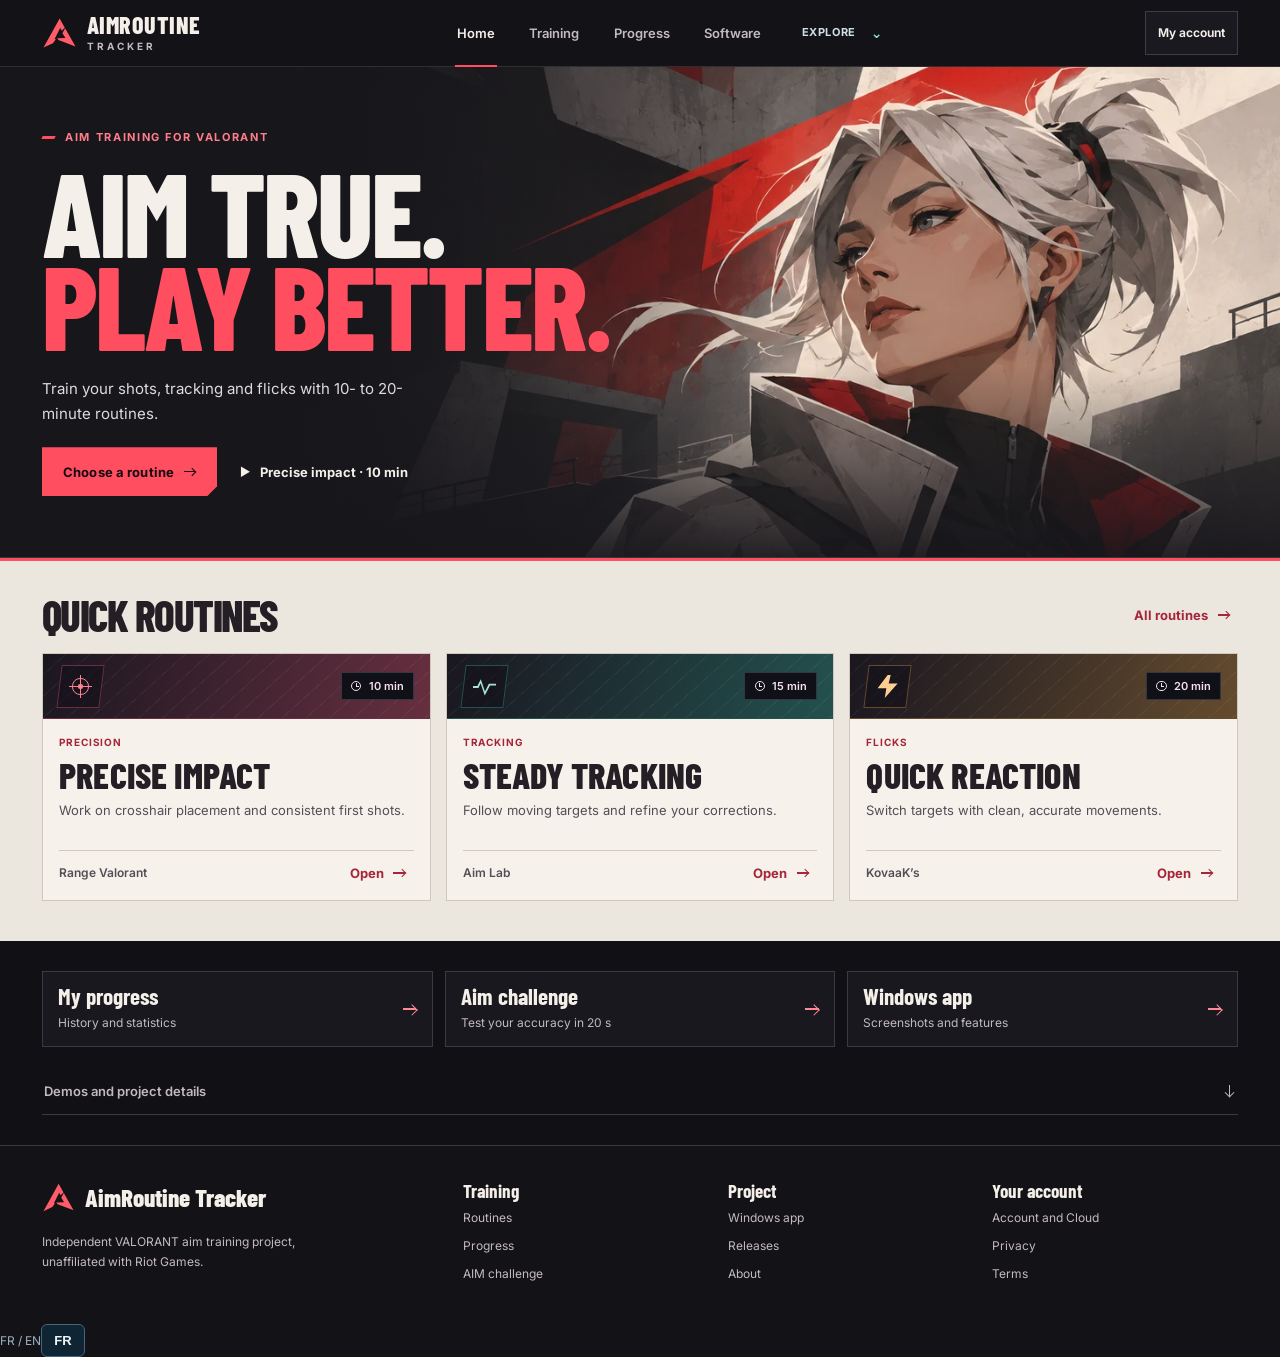
==== index.html @ 15668c5b "Actualise les assets visuels sur index.html" ====
<!doctype html>
<html lang="en">
<head>
<meta charset="utf-8">
<meta name="viewport" content="width=device-width, initial-scale=1">
<link rel="preconnect" href="https://cmsassets.rgpub.io" crossorigin>
<link rel="preload" as="image" href="valorant-hero.webp" fetchpriority="high">
<meta name="theme-color" content="#111115">
<meta name="description" content="AimRoutine Tracker 2.9 : logiciel Windows d’entraînement AIM pour VALORANT. Captures authentiques, routines de démonstration et présentation transparente du projet.">
<meta property="og:type" content="website">
<meta property="og:title" content="AimRoutine Tracker Windows 2.9.1 — AIM et patch notes">
<meta property="og:description" content="AimRoutine Tracker Windows 2.9 : captures réelles, entraînement personnalisé et démos web fictives. La connexion Riot reste à venir.">
<meta property="og:url" content="https://aimroutine-tracker.github.io/">
<meta name="twitter:title" content="AimRoutine Tracker 2.9 — Coach AIM pour VALORANT">
<meta name="twitter:description" content="Routines d’entraînement, démonstration interactive et aperçu authentique du logiciel Windows V2.">
<link rel="manifest" href="manifest.webmanifest?v=2">
<script type="application/ld+json">{"@context":"https://schema.org","@type":"WebSite","name":"AimRoutine Tracker","url":"https://aimroutine-tracker.github.io/","inLanguage":["fr","en"],"description":"Projet Windows de coaching AIM pour VALORANT, démonstrations web fictives et informations sur le développement."}</script>
<link rel="canonical" href="https://aimroutine-tracker.github.io/">
<title>AimRoutine Tracker Windows 2.9.1 — AIM et patch notes</title>
<link rel="stylesheet" href="styles.css">
<link rel="stylesheet" href="design.css">
<link rel="stylesheet" href="v5.css">
<link rel="stylesheet" href="insights.css?v=2">
<link rel="stylesheet" href="insights-guide.css?v=2">
<link rel="stylesheet" href="insights-v2.css?v=1">
<link rel="stylesheet" href="experience-v11.css?v=1">
<link rel="stylesheet" href="aimroutine-v16.css?v=2">
<script src="site.js?v=8" defer></script>
<script src="insights-guide.js?v=2" defer></script>
<script src="insights-v2.js?v=1" defer></script>
<script src="experience-v11.js?v=1" defer></script>
<script src="aimroutine-v16.js?v=6" defer></script>
<link rel="stylesheet" href="site-presentation-v30.css?v=1">
<link rel="stylesheet" href="site-global-v31.css?v=3">
<link rel="stylesheet" href="site-polish-v33.css?v=3">

<link rel="stylesheet" href="site-shared-v5.css?v=3">
<link rel="icon" type="image/png" sizes="128x128" href="aimroutine-logo.png?v=3">
<link rel="shortcut icon" type="image/png" href="aimroutine-logo.png?v=3">
<link rel="apple-touch-icon" sizes="128x128" href="aimroutine-logo.png?v=3">
<meta property="og:image" content="https://aimroutine-tracker.github.io/aimroutine-logo.png?v=3">
<meta property="og:image:type" content="image/png">
<meta property="og:image:width" content="128">
<meta property="og:image:height" content="128">
<meta property="og:image:alt" content="Logo officiel AimRoutine Tracker — cible corail sur fond bleu nuit">
<meta name="twitter:card" content="summary">
<meta name="twitter:image" content="https://aimroutine-tracker.github.io/aimroutine-logo.png?v=3">
<link rel="stylesheet" href="visual-v8.css?v=2">
<link rel="stylesheet" href="site-motion-v10.css?v=1">
<link rel="stylesheet" href="site-arcade-v11.css?v=1">
<link rel="stylesheet" href="site-arcade-v12.css?v=1">
<link rel="stylesheet" href="site-future-v13.css?v=1">
<link rel="stylesheet" href="site-v14-gallery.css?v=1">
<link rel="stylesheet" href="site-v15-fidelity.css?v=1">
<link rel="stylesheet" href="aimroutine-official-tokens-v2.css?v=1">
<link rel="stylesheet" href="site-official-v16.css?v=1">
<link rel="icon" href="favicon.svg?v=3" type="image/svg+xml">
<link rel="stylesheet" href="site-rebuild-v17.css?v=1">
<link rel="stylesheet" href="site-interface-v18.css?v=1">
<link rel="stylesheet" href="site-interface-v19.css?v=1">
<link rel="stylesheet" href="site-reference-v20.css?v=1">
<link rel="stylesheet" href="site-valorant-ui.css?v=1">
<link rel="stylesheet" href="site-valorant-theme.css?v=1">
<link rel="stylesheet" href="site-home-v21.css?v=1">
<link rel="stylesheet" href="site-v22.css?v=5">
</head>
<body class="v5-landing site31 site31-home site-valorant">
<a class="site31-skip" href="#main"><span class="fr">Aller au contenu</span><span class="en">Skip to content</span></a>
<header class="site31-header">
<nav class="site31-nav" data-site-navigation="valorant" aria-label="Navigation principale / Main navigation">
  <a class="site31-brand" href="index.html" aria-label="AimRoutine Tracker">
    <img src="aimroutine-brand-a-v2.svg?v=1" width="35" height="35" alt="">
    <span class="valorant-brand-name">AIMROUTINE<small>TRACKER</small></span>
  </a>
  <div class="site31-links">
    <a href="index.html" aria-current="page"><span class="fr">Accueil</span><span class="en">Home</span></a>
<a href="training.html"><span class="fr">Entraînement</span><span class="en">Training</span></a>
<a href="progress.html"><span class="fr">Progression</span><span class="en">Progress</span></a>
<a href="product.html"><span class="fr">Logiciel</span><span class="en">Software</span></a>
    <details class="ar5-nav-explore"><summary><span class="fr">Explorer</span><span class="en">Explore</span></summary><div class="ar5-nav-dropdown"><a href="index.html#aim-challenge"><span class="fr">Défi AIM</span><span class="en">AIM challenge</span></a>
<a href="index.html#community"><span class="fr">Communauté</span><span class="en">Community</span></a>
<a href="releases.html"><span class="fr">Versions</span><span class="en">Releases</span></a>
<a href="changelog.html"><span class="fr">Notes de mise à jour</span><span class="en">Release notes</span></a>
<a href="presentation.html"><span class="fr">Le projet</span><span class="en">Project</span></a>
<a href="riot-integration.html"><span class="fr">Riot API</span><span class="en">Riot API</span></a>
<a href="updates.html"><span class="fr">Avancement</span><span class="en">Updates</span></a>
<a href="privacy.html"><span class="fr">Confidentialité</span><span class="en">Privacy</span></a>
<a href="terms.html"><span class="fr">Conditions</span><span class="en">Terms</span></a></div></details>
  </div>
  <div class="site31-controls">
    <button type="button" class="lang site31-lang" data-switch-lang aria-label="Changer de langue / Switch language">EN</button>
    <a href="account.html" class="valorant-account"><span class="fr">Mon compte</span><span class="en">My account</span></a>
    <details class="site31-mobile-nav"><summary aria-label="Menu"><span class="ar-icon i-menu" aria-hidden="true"></span><span class="valorant-menu-text">Menu</span></summary><div class="site31-mobile-links"><a href="index.html" aria-current="page"><span class="fr">Accueil</span><span class="en">Home</span></a>
<a href="training.html"><span class="fr">Entraînement</span><span class="en">Training</span></a>
<a href="progress.html"><span class="fr">Progression</span><span class="en">Progress</span></a>
<a href="product.html"><span class="fr">Logiciel</span><span class="en">Software</span></a>
<a href="account.html"><span class="fr">Mon compte</span><span class="en">My account</span></a>
<a href="index.html#aim-challenge"><span class="fr">Défi AIM</span><span class="en">AIM challenge</span></a>
<a href="index.html#community"><span class="fr">Communauté</span><span class="en">Community</span></a>
<a href="releases.html"><span class="fr">Versions</span><span class="en">Releases</span></a>
<a href="changelog.html"><span class="fr">Notes de mise à jour</span><span class="en">Release notes</span></a>
<a href="presentation.html"><span class="fr">Le projet</span><span class="en">Project</span></a>
<a href="riot-integration.html"><span class="fr">Riot API</span><span class="en">Riot API</span></a>
<a href="updates.html"><span class="fr">Avancement</span><span class="en">Updates</span></a>
<a href="privacy.html"><span class="fr">Confidentialité</span><span class="en">Privacy</span></a>
<a href="terms.html"><span class="fr">Conditions</span><span class="en">Terms</span></a></div></details>
  </div>
</nav>
</header>
<main id="main" class="v5-main">
 <div class="valorant-home ar-theme" id="software">
  <section class="valorant-hero" aria-labelledby="valorant-home-title">
    <div class="valorant-shell valorant-hero-layout">
      <div class="valorant-hero-copy">
        <p class="ar-kicker"><span class="fr">ENTRAÎNEMENT AIM POUR VALORANT</span><span class="en">AIM TRAINING FOR VALORANT</span></p>
        <h1 id="valorant-home-title"><span class="fr">VISE JUSTE.<br><em>JOUE MIEUX.</em></span><span class="en">AIM TRUE.<br><em>PLAY BETTER.</em></span></h1>
        <p><span class="fr">Travaille tes tirs, ton tracking et tes flicks avec des routines de 10 à 20 minutes.</span><span class="en">Train your shots, tracking and flicks with 10- to 20-minute routines.</span></p>
        <div class="valorant-hero-actions">
          <a class="ar-btn ar-btn--primary" href="#routines-rapides"><span class="fr">Choisir ma routine</span><span class="en">Choose a routine</span><span class="ar-icon i-arrow" aria-hidden="true"></span></a>
          <a class="ar-btn ar-btn--ghost home-starter" href="training.html?routine=precision#panel-builder"><span class="ar-icon i-play" aria-hidden="true"></span><span class="fr">Impact précis · 10 min</span><span class="en">Precise impact · 10 min</span></a>
        </div>
      </div>
    </div>
  </section>
  <section class="valorant-routines ar-light" id="routines-rapides" aria-labelledby="valorant-routines-title">
    <div class="valorant-shell">
      <div class="valorant-section-head">
        <h2 id="valorant-routines-title"><span class="fr">ROUTINES RAPIDES</span><span class="en">QUICK ROUTINES</span></h2>
        <a class="ar-btn ar-btn--ghost" href="training.html"><span class="fr">Toutes les routines</span><span class="en">All routines</span> <span class="ar-icon i-arrow" aria-hidden="true"></span></a>
      </div>
      <div class="valorant-routine-grid">
        <article class="ar-drill ar-drill--precision">
          <div class="ar-drill-visual">
            <span class="ar-drill-symbol" aria-hidden="true"><span class="ar-icon i-target"></span></span>
            <span class="ar-tag ar-drill-time"><span class="ar-icon i-clock" aria-hidden="true"></span>10 min</span>
          </div>
          <div class="ar-drill-body">
            <p class="ar-drill-category"><span class="fr">Précision</span><span class="en">Precision</span></p>
            <h3><span class="fr">Impact précis</span><span class="en">Precise impact</span></h3>
            <p class="ar-drill-description"><span class="fr">Travaille le placement du viseur et la régularité de tes premiers tirs.</span><span class="en">Work on crosshair placement and consistent first shots.</span></p>
            <div class="ar-drill-footer">
              <span>Range Valorant</span>
              <a class="ar-btn ar-btn--ghost" href="training.html?routine=precision#panel-builder"><span class="fr">Ouvrir</span><span class="en">Open</span> <span class="ar-icon i-arrow" aria-hidden="true"></span></a>
            </div>
          </div>
        </article>
        <article class="ar-drill ar-drill--tracking">
          <div class="ar-drill-visual">
            <span class="ar-drill-symbol" aria-hidden="true"><span class="ar-icon i-tracking"></span></span>
            <span class="ar-tag ar-drill-time"><span class="ar-icon i-clock" aria-hidden="true"></span>15 min</span>
          </div>
          <div class="ar-drill-body">
            <p class="ar-drill-category"><span class="fr">Tracking</span><span class="en">Tracking</span></p>
            <h3><span class="fr">Suivi continu</span><span class="en">Steady tracking</span></h3>
            <p class="ar-drill-description"><span class="fr">Garde le viseur sur des cibles mobiles et affine tes corrections.</span><span class="en">Follow moving targets and refine your corrections.</span></p>
            <div class="ar-drill-footer">
              <span>Aim Lab</span>
              <a class="ar-btn ar-btn--ghost" href="training.html?routine=tracking#panel-builder"><span class="fr">Ouvrir</span><span class="en">Open</span> <span class="ar-icon i-arrow" aria-hidden="true"></span></a>
            </div>
          </div>
        </article>
        <article class="ar-drill ar-drill--flicks">
          <div class="ar-drill-visual">
            <span class="ar-drill-symbol" aria-hidden="true"><span class="ar-icon i-bolt"></span></span>
            <span class="ar-tag ar-drill-time"><span class="ar-icon i-clock" aria-hidden="true"></span>20 min</span>
          </div>
          <div class="ar-drill-body">
            <p class="ar-drill-category"><span class="fr">Flicks</span><span class="en">Flicks</span></p>
            <h3><span class="fr">Réaction rapide</span><span class="en">Quick reaction</span></h3>
            <p class="ar-drill-description"><span class="fr">Enchaîne les changements de cible avec un mouvement net et précis.</span><span class="en">Switch targets with clean, accurate movements.</span></p>
            <div class="ar-drill-footer">
              <span>KovaaK’s</span>
              <a class="ar-btn ar-btn--ghost" href="training.html?routine=flicks#panel-builder"><span class="fr">Ouvrir</span><span class="en">Open</span> <span class="ar-icon i-arrow" aria-hidden="true"></span></a>
            </div>
          </div>
        </article>
      </div>
    </div>
  </section>
 </div>

<div class="valorant-shell home-discovery">
  <nav class="home-destinations" aria-label="Autres activités / More to explore">
    <a href="progress.html"><span><strong><span class="fr">Ma progression</span><span class="en">My progress</span></strong><small><span class="fr">Historique et statistiques</span><span class="en">History and statistics</span></small></span><span class="ar-icon i-arrow" aria-hidden="true"></span></a>
    <a href="#aim-challenge"><span><strong><span class="fr">Défi AIM</span><span class="en">Aim challenge</span></strong><small><span class="fr">Teste ta précision en 20 s</span><span class="en">Test your accuracy in 20 s</span></small></span><span class="ar-icon i-arrow" aria-hidden="true"></span></a>
    <a href="product.html"><span><strong><span class="fr">Logiciel Windows</span><span class="en">Windows app</span></strong><small><span class="fr">Captures et fonctionnalités</span><span class="en">Screenshots and features</span></small></span><span class="ar-icon i-arrow" aria-hidden="true"></span></a>
  </nav>
</div>

<details id="home-details">
  <summary class="valorant-shell home-details-summary"><span class="fr">Démos et détails du projet</span><span class="en">Demos and project details</span><span class="ar-icon i-arrow" aria-hidden="true"></span></summary>
  <div class="home-details-content">
<section class="v14-signal-strip v5-container" aria-label="Statistiques AIM réelles / Actual AIM metrics">
<div><span class="v14-strip-icon">▦</span><strong data-v15-stat="sessions">—</strong><small><span class="fr">SÉANCES</span><span class="en">SESSIONS</span> · <span class="fr">historique personnel</span><span class="en">your history</span></small></div>
<div><span class="v14-strip-icon">⌖</span><strong data-v15-stat="accuracy">—</strong><small><span class="fr">PRÉCISION</span><span class="en">ACCURACY</span> · <span class="fr">résultats saisis</span><span class="en">reported scores</span></small></div>
<div><span class="v14-strip-icon">↗</span><strong data-v15-stat="week">—</strong><small><span class="fr">OBJECTIF 7 J</span><span class="en">WEEKLY GOAL</span> · <span class="fr">séances enregistrées</span><span class="en">recorded sessions</span></small></div>
<div><span class="v14-strip-icon v14-cyan">☁</span><strong data-v15-stat="cloud">—</strong><small><span class="fr">SYNC CLOUD</span><span class="en">CLOUD SYNC</span> · <span class="fr">état du compte</span><span class="en">account status</span></small></div>
</section>
<section class="ar9-wayfinder v5-container v14-path-section" id="choose-path" aria-labelledby="ar9-wayfinder-title">
 <div class="v14-paths-main">
  <div class="ar9-wayfinder-head">
   <div><span class="ar9-wayfinder-kicker">/// <span class="fr">PARCOURS DE PROGRESSION</span><span class="en">PROGRESSION PATHS</span></span>
   <h2 id="ar9-wayfinder-title"><span class="fr">Choisis ton chemin de progression</span><span class="en">Choose your training path</span></h2>
   <p><span class="fr">Des bases au niveau compétitif, prépare tes exercices selon tes besoins.</span><span class="en">From fundamentals to competitive play, shape your training to fit your needs.</span></p></div>
  </div>
  <div class="ar9-path-grid"><div class="v14-rank-grid">
   <a class="ar9-path-card v14-path v14-rank-beginner" href="training.html?level=iron#panel-builder" data-v14-ranklink="iron">
    <span class="ar9-path-icon" aria-hidden="true">⌄⌄</span><span class="ar9-path-number"><span class="fr">DÉBUTANT</span><span class="en">BEGINNER</span></span>
    <strong><span class="fr">Fondations</span><span class="en">Foundations</span></strong>
    <span class="ar9-path-description"><span class="fr">Contrôle du viseur, précision et régularité.</span><span class="en">Crosshair control, accuracy and consistency.</span></span>
    <span class="v14-path-meta">◷ 15 min · AIM</span><span class="ar9-path-arrow" aria-hidden="true">↗</span>
   </a>
   <a class="ar9-path-card ar9-path-card--primary v14-path v14-rank-middle" href="training.html?level=silver#panel-builder" data-v14-ranklink="silver">
    <span class="ar9-path-icon" aria-hidden="true">⌖</span><span class="ar9-path-number"><span class="fr">INTERMÉDIAIRE</span><span class="en">INTERMEDIATE</span></span>
    <strong><span class="fr">Progression</span><span class="en">Progress</span></strong>
    <span class="ar9-path-description"><span class="fr">Vitesse de correction, suivi et stabilité.</span><span class="en">Correction speed, tracking and stability.</span></span>
    <span class="v14-path-meta">◷ 25 min · AIM</span><span class="ar9-path-arrow" aria-hidden="true">↗</span>
   </a>
   <a class="ar9-path-card v14-path v14-rank-pro" href="training.html?level=immortal#panel-builder" data-v14-ranklink="immortal">
    <span class="ar9-path-icon" aria-hidden="true">♕</span><span class="ar9-path-number"><span class="fr">COMPÉTITIF</span><span class="en">COMPETITIVE</span></span>
    <strong><span class="fr">Performance</span><span class="en">Performance</span></strong>
    <span class="ar9-path-description"><span class="fr">Mécaniques avancées et répétitions comparables.</span><span class="en">Advanced mechanics and comparable practice.</span></span>
    <span class="v14-path-meta">◷ 35 min · AIM</span><span class="ar9-path-arrow" aria-hidden="true">↗</span>
   </a>
  </div></div>
 </div>
 <aside class="v14-featured-challenge v14-card">
  <span class="v14-kicker">/// <span class="fr">DÉFI AIM DU MOMENT</span><span class="en">AIM CHALLENGE</span></span>
  <span class="v14-big-reticle" aria-hidden="true">⌖</span>
  <h3><span class="fr">Mini-défi : précision</span><span class="en">Mini challenge: precision</span></h3>
  <p><span class="fr">Vise les cibles et mesure ton score dans un défi rapide, sans compte.</span><span class="en">Hit the targets and measure your score in a quick challenge, no account needed.</span></p>
  <div class="v14-challenge-chips"><span>◷ 15–30 s</span><span>⌖ <span class="fr">2 modes</span><span class="en">2 modes</span></span><span>▥ <span class="fr">Score local</span><span class="en">Local score</span></span></div>
  <a href="#aim-challenge" class="v14-hot-button">▶ <span class="fr">Lancer le défi maintenant</span><span class="en">Play the challenge</span> ↗</a>
 </aside>
</section>
<section id="workspace" class="v5-container ar5-home-workspace" aria-labelledby="ar5-home-title">
 <div class="ar5-home-copy"><span class="ar5-kicker">NOW PLAYABLE / AIM WORKSPACE 6.0</span><h2 id="ar5-home-title"><span class="fr">Ne regarde plus ta progression.<br>Commence à la construire.</span><span class="en">Don't just watch progress.<br>Start building it.</span></h2>
 <p><span class="fr">Un véritable espace d'entraînement web : construis tes propres exercices, chronomètre tes séances, conserve tes favoris et analyse les scores que tu saisis.</span><span class="en">A real web training workspace: edit exercises, time sessions, save favorites and explore scores you enter yourself.</span></p>
 <div class="ar5-home-features"><span>✓ <span class="fr">Routines modifiables</span><span class="en">Editable routines</span></span><span>✓ <span class="fr">Progression Cloud</span><span class="en">Cloud progress</span></span><span>✓ <span class="fr">Coach transparent</span><span class="en">Transparent coach</span></span></div>
 <a class="ar5-home-action" href="training.html"><span class="fr">Accéder à mon espace AIM</span><span class="en">Open my AIM workspace</span> <span aria-hidden="true">↗</span></a>
 <small><span class="fr">Sans compte, aucun résultat n'est sauvegardé. Avec un compte, Cloud automatique.</span><span class="en">No saved results without an account. Automatic Cloud sync after sign-in.</span></small>
 </div>
 <div class="ar5-home-preview ar10-flow" data-ar10-demo aria-label="Parcours interactif AimRoutine / Interactive AimRoutine journey">
 <div class="ar10-flow__head"><strong><span class="fr">DÉMO INTERACTIVE / PLAYER HUB</span><span class="en">INTERACTIVE DEMO / PLAYER HUB</span></strong><span data-ar10-count aria-hidden="true">01 / 03</span></div>
 <div class="ar10-flow__steps" role="tablist" aria-label="Étapes de l'entraînement / Training steps">
  <button class="ar10-flow__step" type="button" role="tab" id="ar10-tab-plan" aria-controls="ar10-panel-plan" aria-selected="true" data-ar10-step="0"><span class="fr">Préparer</span><span class="en">Plan</span></button>
  <button class="ar10-flow__step" type="button" role="tab" id="ar10-tab-practice" aria-controls="ar10-panel-practice" aria-selected="false" tabindex="-1" data-ar10-step="1"><span class="fr">S'entraîner</span><span class="en">Practice</span></button>
  <button class="ar10-flow__step" type="button" role="tab" id="ar10-tab-review" aria-controls="ar10-panel-review" aria-selected="false" tabindex="-1" data-ar10-step="2"><span class="fr">Analyser</span><span class="en">Review</span></button>
 </div>
 <div class="ar10-flow__panel" role="tabpanel" id="ar10-panel-plan" aria-labelledby="ar10-tab-plan" data-ar10-panel="0" tabindex="0">
  <h3><span class="fr">Prépare une séance à ton rythme.</span><span class="en">Build a session that fits.</span></h3>
  <p><span class="fr">Choisis tes exercices et ton logiciel d'entraînement. Ajuste la durée avant de commencer.</span><span class="en">Pick your exercises and training tool. Set the duration before you begin.</span></p>
  <div class="ar10-flow__visual" aria-hidden="true"><span class="ar10-flow__tag">CLICKING</span><span class="ar10-flow__tag">TRACKING</span><span class="ar10-flow__tag">ROUTINE</span></div>
 </div>
 <div class="ar10-flow__panel" role="tabpanel" id="ar10-panel-practice" aria-labelledby="ar10-tab-practice" data-ar10-panel="1" tabindex="0" hidden>
  <h3><span class="fr">Reste concentré sur ta pratique.</span><span class="en">Stay focused while practicing.</span></h3>
  <p><span class="fr">L'espace AIM propose un chronomètre et l'enregistrement de tes séances. Cette illustration n'est pas un minuteur actif.</span><span class="en">The AIM workspace includes a timer and session recording. This preview is not a running timer.</span></p>
  <div class="ar10-flow__visual"><div class="ar10-flow__timer" aria-hidden="true"><svg viewBox="0 0 32 32"><circle cx="16" cy="18" r="11"/><path d="M16 18v-6m0 6 4 2M12 3h8m-4 0v3"/></svg><span>SESSION TIMER / AIM</span></div></div>
 </div>
 <div class="ar10-flow__panel" role="tabpanel" id="ar10-panel-review" aria-labelledby="ar10-tab-review" data-ar10-panel="2" tabindex="0" hidden>
  <h3><span class="fr">Comprends les tendances de tes séances.</span><span class="en">Spot patterns in your sessions.</span></h3>
  <p><span class="fr">Retrouve les résultats que tu saisis toi-même pour adapter ta prochaine routine.</span><span class="en">Review the results you enter yourself to adapt your next routine.</span></p>
  <div class="ar10-flow__visual"><div class="ar10-flow__bars" aria-hidden="true"><i></i><i></i><i></i><i></i><i></i></div><p class="ar10-flow__caption"><span class="fr">Graphique illustratif, pas des données réelles.</span><span class="en">Illustrative chart, not real data.</span></p></div>
 </div>
 <div class="ar10-flow__footer"><span><span class="fr">Explore chaque étape en cliquant sur les onglets.</span><span class="en">Explore each stage using the tabs.</span></span><div class="ar10-flow__dots" aria-hidden="true"><i data-ar10-dot class="ar10-active"></i><i data-ar10-dot></i><i data-ar10-dot></i></div></div>
</div>
</section>

<section class="ar11-challenge v5-container" id="aim-challenge" aria-labelledby="ar11-title" data-ar11-game data-state="idle" data-mode="precision">
 <div class="ar11-head">
  <div class="ar11-intro">
   <span class="ar11-eyebrow"><span class="ar11-live-dot" aria-hidden="true"></span>AIM LAB / MINI CHALLENGE</span>
   <h2 id="ar11-title"><span class="fr">Et si tu testais tes réflexes <em>maintenant ?</em></span><span class="en">Why not test your reflexes <em>right now?</em></span></h2>
   <p><span class="fr">Un mini-jeu original de 20 secondes pour découvrir l'univers AIM : clique ou touche les cibles. Aucun compte nécessaire.</span><span class="en">An original 20-second mini-game to explore AIM: click or tap targets. No account required.</span></p>
  </div>
  <div class="ar11-mode-card">
   <span class="ar11-mode-heading"><span class="fr">CHOISIS TON DÉFI</span><span class="en">CHOOSE YOUR MODE</span></span>
   <div class="ar11-modes" role="group" aria-label="Mode du mini-jeu / Mini-game mode">
    <button type="button" data-ar11-mode="precision" aria-pressed="true"><span class="fr">Précision</span><span class="en">Precision</span></button>
    <button type="button" data-ar11-mode="reflex" aria-pressed="false"><span class="fr">Réflexes</span><span class="en">Reflexes</span></button>
   </div>
   <small><span class="fr">Précision : cible réduite. Réflexes : cible mobile toutes les secondes.</span><span class="en">Precision: smaller target. Reflexes: target moves every second.</span></small>
   <div class="ar12-duration-picker" role="group" aria-label="Durée du défi / Challenge duration">
    <span><span class="fr">DURÉE</span><span class="en">DURATION</span></span>
    <div class="ar12-duration-buttons">
     <button type="button" data-ar12-duration="15000" aria-pressed="false">15 s</button>
     <button type="button" data-ar12-duration="20000" aria-pressed="true">20 s</button>
     <button type="button" data-ar12-duration="30000" aria-pressed="false">30 s</button>
    </div>
   </div>
  </div>
 </div>
 <div class="ar11-game-layout">
  <div class="ar11-field-wrap">
   <div class="ar11-field-top" aria-hidden="true"><span>AR // REACTION ARENA</span><span data-ar12-field-duration>20 SEC / NO RANKING</span></div>
   <div class="ar11-field" data-ar11-field>
    <div class="ar11-cross ar11-cross--tl" aria-hidden="true"></div>
    <div class="ar11-cross ar11-cross--tr" aria-hidden="true"></div>
    <div class="ar11-cross ar11-cross--bl" aria-hidden="true"></div>
    <div class="ar11-cross ar11-cross--br" aria-hidden="true"></div>
    <button class="ar11-target" data-ar11-target type="button" aria-label="Toucher la cible / Hit target" hidden><span aria-hidden="true"></span></button>
    <div class="ar11-overlay" data-ar11-overlay>
     <div class="ar11-overlay-reticle" aria-hidden="true"><span></span></div>
     <strong data-ar11-overlay-title><span class="fr">Prêt pour le défi ?</span><span class="en">Ready for the challenge?</span></strong>
     <p data-ar11-overlay-copy><span class="fr">Sélectionne un mode, puis démarre pour faire apparaître les cibles.</span><span class="en">Choose a mode, then start to reveal the targets.</span></p>
    </div>
   </div>
   <div class="ar11-field-foot"><span><span class="fr">SOURIS · TACTILE · CLAVIER</span><span class="en">MOUSE · TOUCH · KEYBOARD</span></span><span class="ar11-field-sign"><span class="fr">P / ÉCHAP = PAUSE</span><span class="en">P / ESC = PAUSE</span></span></div>
  </div>
  <div class="ar11-control-panel">
   <div class="ar11-stat-grid">
    <div class="ar11-stat ar11-stat--time"><span><span class="fr">TEMPS RESTANT</span><span class="en">TIME LEFT</span></span><strong><span data-ar11-time>20</span><small>s</small></strong></div>
    <div class="ar11-stat"><span><span class="fr">CIBLES TOUCHÉES</span><span class="en">TARGETS HIT</span></span><strong data-ar11-hits>0</strong></div>
    <div class="ar11-stat"><span><span class="fr">RATÉS</span><span class="en">MISSES</span></span><strong data-ar11-misses>0</strong></div>
    <div class="ar11-stat"><span><span class="fr">PRÉCISION</span><span class="en">ACCURACY</span></span><strong data-ar11-accuracy>—</strong></div>
   </div>
   <div class="ar12-extra-stats" aria-label="Statistiques supplémentaires / Additional stats">
    <div><span><span class="fr">COMBO ACTUEL</span><span class="en">CURRENT STREAK</span></span><strong data-ar12-combo>0</strong></div>
    <div><span><span class="fr">MEILLEUR SCORE*</span><span class="en">BEST SCORE*</span></span><strong data-ar12-best>—</strong></div>
    <div><span><span class="fr">RÉACTION MOY.</span><span class="en">AVG. REACTION</span></span><strong data-ar12-reaction>—</strong></div>
   </div>
   <p class="ar12-best-note"><span class="fr">* Cette visite seulement, pour le mode et la durée sélectionnés.</span><span class="en">* This visit only, for the selected mode and duration.</span></p>
   <div class="ar11-time-track" role="progressbar" aria-label="Temps restant / Remaining time" aria-valuemin="0" aria-valuemax="20" aria-valuenow="20" data-ar11-progress><span data-ar11-progress-bar></span></div>
   <div class="ar11-control-actions">
    <button class="ar11-start" type="button" data-ar11-start><span class="fr">Démarrer le défi</span><span class="en">Start challenge</span> <span aria-hidden="true">↗</span></button>
    <button class="ar11-pause" type="button" data-ar11-pause hidden><span class="fr">Pause</span><span class="en">Pause</span></button>
    <button class="ar12-copy" type="button" data-ar12-copy hidden><span class="fr">Copier mon score</span><span class="en">Copy my score</span></button>
   </div>
   <p class="ar11-status" role="status" aria-live="polite" data-ar11-status><span class="fr">Tes résultats s'affichent ici après le défi.</span><span class="en">Your results will appear here after the challenge.</span></p>
   <div class="ar11-disclaimer"><span aria-hidden="true">ⓘ</span><span><span class="fr">Défi ludique indépendant : le score n'est pas sauvegardé et ne mesure pas ton niveau sur VALORANT.</span><span class="en">Independent casual challenge: scores aren't saved and don't measure your VALORANT skill.</span></span></div>
   <a class="ar11-more" href="training.html"><span class="fr">Créer une vraie routine AIM</span><span class="en">Build a real AIM routine</span><span aria-hidden="true">↗</span></a>
  </div>
 </div>
</section>
<section id="windows-notes" class="v5-container ar-notes-home" aria-label="Patch notes Windows 2.9.1">
 <div><span class="ar-notes-recent">WINDOWS / 2.9.1</span>
 <h2><span class="fr">Le logiciel évolue.<br>Découvre toutes les nouveautés.</span><span class="en">The app keeps evolving.<br>See every update.</span></h2>
 <p><span class="fr">Du premier suivi d’entraînement au coach, aux rapports de matchs et au nouveau logo Windows : retrouve l’historique intégral de la série 1.x jusqu'à 2.9.1.</span><span class="en">From early training tracking to coaching, detailed match reports and the official Windows logo: explore the full original French history from 1.x to 2.9.1.</span></p>
 <a href="changelog.html"><span class="fr">Consulter les patch notes complets</span><span class="en">Read the full patch notes</span> ↗</a>
 </div><div class="ar-notes-home-logo"><img src="aimroutine-logo.png?v=3" alt="Logo AimRoutine Tracker" width="128" height="128"><span>WINDOWS 2.9.1</span></div>
</section>
<section class="v16-gallery v5-container" id="app-gallery" aria-labelledby="v16-gallery-title">
<div class="v16-section-heading"><div><span class="v5-kicker"><span class="en">FROM THE ACTUAL WINDOWS 2.9 INTERFACE</span><span class="fr">DÉCOUVRE L’INTERFACE WINDOWS 2.9</span></span>
<h2 id="v16-gallery-title"><span class="fr">Le vrai logiciel, en images.</span><span class="en">The real app, on screen.</span></h2>
<p><span class="fr">Captures de la version 2.9 en fonctionnement, avec un profil fictif. Sélectionne une vue pour la découvrir ; les vues Routines et Statistiques sont des illustrations conceptuelles.</span><span class="en">Screenshots of version 2.9 running with a fictional profile. Select a view to explore; Routines and Statistics are illustrative concepts.</span></p></div>
<a class="v16-text-link" href="product.html"><span class="en">Discover the full product</span><span class="fr">Découvrir le logiciel</span> <span aria-hidden="true">↗</span></a></div>
<div class="v16-gallery-shell">
 <div class="v16-gallery-tabs" role="tablist" aria-label="Windows V2 interface gallery">
  <button type="button" class="v16-gallery-tab" role="tab" id="v16-gallery-tab-dashboard" aria-selected="true" aria-controls="v16-gallery-dashboard" tabindex="0" data-v16-gallery="dashboard"><span class="en">Dashboard</span><span class="fr">Dashboard</span><small><span class="en">REAL CAPTURE</span><span class="fr">CAPTURE RÉELLE</span></small></button>
  <button type="button" class="v16-gallery-tab" role="tab" id="v16-gallery-tab-coach" aria-selected="false" aria-controls="v16-gallery-coach" tabindex="-1" data-v16-gallery="coach"><span class="en">My coach</span><span class="fr">Mon coach</span><small><span class="en">REAL CAPTURE</span><span class="fr">CAPTURE RÉELLE</span></small></button>
  <button type="button" class="v16-gallery-tab" role="tab" id="v16-gallery-tab-routines" aria-selected="false" aria-controls="v16-gallery-routines" tabindex="-1" data-v16-gallery="routines"><span class="en">My routines</span><span class="fr">Mes routines</span><small><span class="en">ILLUSTRATION</span><span class="fr">ILLUSTRATION</span></small></button>
  <button type="button" class="v16-gallery-tab" role="tab" id="v16-gallery-tab-stats" aria-selected="false" aria-controls="v16-gallery-stats" tabindex="-1" data-v16-gallery="stats"><span class="en">Statistics</span><span class="fr">Statistiques</span><small><span class="en">ILLUSTRATION</span><span class="fr">ILLUSTRATION</span></small></button>
 </div>
 <div class="v16-gallery-stage">
  <div class="v16-gallery-panel" role="tabpanel" id="v16-gallery-dashboard" aria-labelledby="v16-gallery-tab-dashboard">
   <div class="v16-window-chrome"><span><img class="ar-brand-mark ar-brand-small" src="aimroutine-logo.png?v=3" width="18" height="18" alt=""> AimRoutine Tracker V2</span><small><span class="en">DASHBOARD 2.9 · FICTIONAL PROFILE</span><span class="fr">DASHBOARD 2.9 · PROFIL FICTIF</span></small></div>
   <img class="v16-real-shot" src="aimroutine-29-dashboard-preview.webp" data-v16-full-src="aimroutine-29-dashboard.webp" loading="lazy" decoding="async" width="1440" height="1000" alt="Capture réelle de l'application AimRoutine Tracker V2 sous Windows, affichant le Dashboard, le menu, la bannière d'entraînement et les statistiques."/>
  </div>
  <div class="v16-gallery-panel" role="tabpanel" id="v16-gallery-coach" aria-labelledby="v16-gallery-tab-coach" hidden><div class="v16-window-chrome"><span>AimRoutine Tracker 2.9 / <span class="fr">MON COACH</span><span class="en">MY COACH</span></span><small><span class="fr">CAPTURE RÉELLE · PROFIL FICTIF</span><span class="en">REAL CAPTURE · FICTIONAL PROFILE</span></small></div><img class="v16-real-shot" src="aimroutine-29-coach-preview.webp" data-v16-full-src="aimroutine-29-coach.webp" loading="lazy" decoding="async" width="1440" height="1000" alt="Mon coach dans AimRoutine Tracker 2.9, profil fictif Alex de rang Or 2"></div>
  <div class="v16-gallery-panel" role="tabpanel" id="v16-gallery-routines" aria-labelledby="v16-gallery-tab-routines" hidden>
    <div class="v16-window-chrome"><span><img class="ar-brand-mark ar-brand-small" src="aimroutine-logo.png?v=3" width="18" height="18" alt=""> AimRoutine V2 / <span class="en">ROUTINES</span><span class="fr">ROUTINES</span></span><small><span class="en">CONCEPTUAL VIEW — NOT A SCREENSHOT</span><span class="fr">VUE CONCEPTUELLE — PAS UNE CAPTURE</span></small></div>
    <div class="v16-concept-scene"><span class="v16-concept-kicker">ROUTINES / CONCEPT</span><strong><span class="en">A session you can actually follow.</span><span class="fr">Une séance facile à suivre.</span></strong><p><span class="en">Illustrative layout showing the idea of a structured session.</span><span class="fr">Exemple visuel fictif présentant le principe d'une séance structurée.</span></p><div class="v16-concept-drills"><div><b>01</b><span class="en">Controlled clicking</span><span class="fr">Clicking contrôlé</span><em>08 min</em></div><div><b>02</b>Tracking<em>10 min</em></div><div><b>03</b><span class="en">In-game transfer</span><span class="fr">Mise en application</span><em>12 min</em></div></div></div>
  </div>
  <div class="v16-gallery-panel" role="tabpanel" id="v16-gallery-stats" aria-labelledby="v16-gallery-tab-stats" hidden>
    <div class="v16-window-chrome"><span><img class="ar-brand-mark ar-brand-small" src="aimroutine-logo.png?v=3" width="18" height="18" alt=""> AimRoutine V2 / <span class="en">STATISTICS</span><span class="fr">STATISTIQUES</span></span><small><span class="en">CONCEPTUAL VIEW — NOT A SCREENSHOT</span><span class="fr">VUE CONCEPTUELLE — PAS UNE CAPTURE</span></small></div>
    <div class="v16-concept-scene"><span class="v16-concept-kicker">STATISTICS / CONCEPT</span><strong><span class="en">See your practice patterns.</span><span class="fr">Comprends tes habitudes d'entraînement.</span></strong><p><span class="en">Fictional values shown for educational purposes only.</span><span class="fr">Toutes les valeurs présentées dans cette illustration sont fictives.</span></p><div class="v16-concept-chart" aria-hidden="true"><i style="height:26%"></i><i style="height:41%"></i><i style="height:35%"></i><i style="height:64%"></i><i style="height:50%"></i><i style="height:79%"></i><i style="height:65%"></i><i style="height:87%"></i></div></div>
  </div>
 </div>
 <div class="v33-gallery-captions" aria-live="polite">
 <p class="v33-gallery-caption" data-v33-caption="dashboard"><strong><span class="fr">Dashboard — capture authentique 2.9</span><span class="en">Dashboard — authentic 2.9 screenshot</span></strong> <span class="fr">Vue d’ensemble de ton espace d’entraînement, avec un profil de démonstration fictif.</span><span class="en">An overview of the training workspace with a fictional demo profile.</span></p>
 <p class="v33-gallery-caption" data-v33-caption="coach" hidden><strong><span class="fr">Mon coach — capture authentique 2.9</span><span class="en">My Coach — authentic 2.9 screenshot</span></strong> <span class="fr">Un aperçu du suivi et de l’organisation des séances dans le vrai logiciel.</span><span class="en">A preview of session guidance and organization in the actual app.</span></p>
 <p class="v33-gallery-caption" data-v33-caption="routines" hidden><strong><span class="fr">Routines — illustration conceptuelle</span><span class="en">Routines — concept illustration</span></strong> <span class="fr">Exemple fictif du format d’une séance. Il ne s’agit pas d’une capture Windows.</span><span class="en">An illustrative session layout, not an actual Windows screenshot.</span></p>
 <p class="v33-gallery-caption" data-v33-caption="stats" hidden><strong><span class="fr">Statistiques — illustration conceptuelle</span><span class="en">Statistics — concept illustration</span></strong> <span class="fr">Données inventées uniquement pour expliquer le principe de suivi.</span><span class="en">Invented values used only to explain progress tracking.</span></p>
 </div>
<div class="v16-gallery-foot"><div class="v16-gallery-dots" aria-hidden="true"><span class="active"></span><span></span><span></span><span></span></div>
 <p><span class="en">Dashboard and My Coach: running version 2.9, fictional profile. Other views: conceptual illustrations.</span><span class="fr">Dashboard et Mon coach : version 2.9 en fonctionnement, profil fictif. Autres vues : illustrations conceptuelles.</span></p>
 <button class="v16-expand" type="button" data-v16-expand><span class="en">Enlarge screenshot</span><span class="fr">Agrandir la capture</span> <span aria-hidden="true">↗</span></button></div>
</div>
<dialog class="v16-lightbox" id="v16-real-shot-dialog" aria-label="AimRoutine Tracker Windows V2 Dashboard screenshot">
  <div class="v16-lightbox-inner"><button type="button" class="v16-close" data-v16-close aria-label="Close enlarged screenshot">×</button><img src="aimroutine-29-dashboard.webp" loading="lazy" decoding="async" alt="Capture authentique du Dashboard AimRoutine Tracker V2." width="1440" height="1000"/><p><span class="en">Screenshot of version 2.9 running with a fictional profile; the image is not interactive.</span><span class="fr">Capture de la version 2.9 en fonctionnement avec un profil fictif ; l’image n’est pas interactive.</span></p></div>
</dialog>
</section>

 <aside class="v33-quick-status v5-container" aria-label="État du projet / Project status">
 <div><span class="v33-label"><span class="fr">VERSION WINDOWS PRÉSENTÉE</span><span class="en">WINDOWS VERSION SHOWN</span></span><strong>2.9</strong><span class="v33-dot" aria-hidden="true"></span><span class="fr">Captures réelles, profils fictifs</span><span class="en">Real screenshots, fictional profiles</span></div>
 <a href="updates.html"><span class="fr">Voir l’avancement et les versions</span><span class="en">See progress and version history</span><span aria-hidden="true">↗</span></a>
</aside>
<nav class="v14-chapters v5-container" aria-label="Sections du site / Website sections"><div class="v14-chapters-title"><img class="v14-chapters-mark ar-brand-mark" src="aimroutine-logo.png?v=3" width="30" height="30" alt=""><span><span class="fr">DÉCOUVRE AIMROUTINE</span><span class="en">EXPLORE AIMROUTINE</span></span></div><div class="v14-chapters-links">
<a href="#choose-focus" data-v14-section="choose-focus"><small>01</small><span class="fr">Objectif</span><span class="en">Focus</span></a>
<a href="#routine" data-v14-section="routine"><small>02</small><span class="fr">Démo</span><span class="en">Demo</span></a>
<a href="#features" data-v14-section="features"><small>03</small><span class="fr">Fonctions</span><span class="en">Features</span></a>
<a href="#insights" data-v14-section="insights"><small>04</small><span class="fr">Statistiques</span><span class="en">Insights</span></a>
<a href="#roadmap" data-v14-section="roadmap"><small>05</small><span class="fr">Avancement</span><span class="en">Progress</span></a>
</div></nav>
<span id="how-it-works" class="v33-legacy-anchor" aria-hidden="true"></span>
<section class="ar42-image-strip v5-container" aria-label="Univers du jeu VALORANT / VALORANT game visuals"><div class="ar42-strip-heading"><div><span class="ar42-eyebrow">THE GAME / THE PRACTICE</span><h2><span class="fr">Inspiré par le jeu.<br>Conçu pour ta progression.</span><span class="en">Driven by the game.<br>Built around your progress.</span></h2></div><p><span class="fr">Développe tes réflexes et ta précision avec une routine structurée, puis applique tes acquis en partie.</span><span class="en">Build mechanical consistency with focused practice, then apply it in your matches.</span></p></div><div class="ar42-media-grid"><figure class="ar42-media-tile"><img src="https://cmsassets.rgpub.io/sanity/images/dsfx7636/news_live/77689751053a9cc507696fce850e345776667f0e-2560x1440.jpg?w=960&amp;q=70&amp;auto=format" srcset="https://cmsassets.rgpub.io/sanity/images/dsfx7636/news_live/77689751053a9cc507696fce850e345776667f0e-2560x1440.jpg?w=640&amp;q=72&amp;auto=format 640w, https://cmsassets.rgpub.io/sanity/images/dsfx7636/news_live/77689751053a9cc507696fce850e345776667f0e-2560x1440.jpg?w=960&amp;q=72&amp;auto=format 960w, https://cmsassets.rgpub.io/sanity/images/dsfx7636/news_live/77689751053a9cc507696fce850e345776667f0e-2560x1440.jpg?w=1440&amp;q=72&amp;auto=format 1440w" sizes="(max-width:680px) 94vw, 48vw" width="2560" height="1440" loading="lazy" decoding="async" alt="Capture promotionnelle officielle de VALORANT, agents en action"><figcaption><span>01 / <span class="fr">PRÉCISION</span><span class="en">PRECISION</span></span><small><span class="fr">Visuel du kit média de VALORANT © Riot Games · Projet indépendant non sponsorisé par Riot Games.</span><span class="en">VALORANT media kit artwork © Riot Games · Independent project, not endorsed by Riot Games.</span></small></figcaption></figure><figure class="ar42-media-tile"><img src="https://cmsassets.rgpub.io/sanity/images/dsfx7636/news_live/b9d785a5812ae5f07226be095ad7a2415bcb8193-4725x1201.jpg?w=1440&amp;q=70&amp;auto=format" srcset="https://cmsassets.rgpub.io/sanity/images/dsfx7636/news_live/b9d785a5812ae5f07226be095ad7a2415bcb8193-4725x1201.jpg?w=640&amp;q=70&amp;auto=format 640w, https://cmsassets.rgpub.io/sanity/images/dsfx7636/news_live/b9d785a5812ae5f07226be095ad7a2415bcb8193-4725x1201.jpg?w=960&amp;q=70&amp;auto=format 960w, https://cmsassets.rgpub.io/sanity/images/dsfx7636/news_live/b9d785a5812ae5f07226be095ad7a2415bcb8193-4725x1201.jpg?w=1440&amp;q=70&amp;auto=format 1440w, https://cmsassets.rgpub.io/sanity/images/dsfx7636/news_live/b9d785a5812ae5f07226be095ad7a2415bcb8193-4725x1201.jpg?w=1920&amp;q=70&amp;auto=format 1920w" sizes="(max-width:680px) 94vw, 80vw" width="4725" height="1201" loading="lazy" decoding="async" alt="Concept art issu du kit d'éléments officiel VALORANT"><figcaption><span>02 / <span class="fr">RÉGULARITÉ</span><span class="en">CONSISTENCY</span></span><small><span class="fr">Illustration officielle © Riot Games.</span><span class="en">Official artwork © Riot Games.</span></small></figcaption></figure></div><p class="ar42-source"><span class="fr">Illustrations :</span><span class="en">Artwork:</span> <a href="https://playvalorant.com/fr-fr/news/game-updates/valorant-asset-kit/" target="_blank" rel="noopener noreferrer"><span class="fr">kit média Riot Games</span><span class="en">Riot Games media kit</span></a> · <span class="fr">AimRoutine Tracker est un projet indépendant.</span><span class="en">AimRoutine Tracker is an independent project.</span></p></section>
<section class="v15-focus v5-container" id="choose-focus" aria-labelledby="v15-focus-title">
<div class="v15-focus-heading"><div><span class="v5-kicker"><span class="en">YOUR TRAINING PRIORITY</span><span class="fr">TA PRIORITÉ D’ENTRAÎNEMENT</span></span>
<h2 id="v15-focus-title"><span class="en">What would you like to work on?</span><span class="fr">Qu’aimerais-tu travailler ?</span></h2>
<p id="v15-focus-help"><span class="en">Choose a skill to preselect an illustrative routine. No account, no game data, and no automatic link to any trainer.</span><span class="fr">Choisis une compétence pour préparer un exemple de routine. Aucun compte, aucune donnée de jeu ni connexion automatique à un logiciel.</span></p></div>
<a href="#routine" class="v15-focus-skip"><span class="en">Go to all routine settings</span><span class="fr">Voir tous les réglages</span> <span aria-hidden="true">↗</span></a>
</div>
<div class="v15-focus-grid"><button type="button" class="v15-focus-card v15-focus-precision" data-v15-focus="precision" aria-describedby="v15-focus-help">
  <span class="v15-focus-kicker"><span>01 / AIM SKILL</span><span class="v15-focus-icon" aria-hidden="true">↗</span></span>
  <span class="v15-focus-figure" aria-hidden="true"><svg viewBox="0 0 260 88" xmlns="http://www.w3.org/2000/svg"><path d="M0 44H260M130 0V88" stroke="#6d8396" stroke-opacity=".22" stroke-dasharray="3 6"/><circle cx="130" cy="44" r="29" fill="none" stroke="#ff6880" stroke-width="1.5" stroke-opacity=".8"/><circle cx="130" cy="44" r="18" fill="none" stroke="#ff6880" stroke-width="1.3" stroke-opacity=".55"/><circle cx="130" cy="44" r="4" fill="#ff8397"/><path d="M130 5v18M130 65v18M91 44h18M151 44h18" stroke="#ff8397" stroke-width="2"/></svg></span>
  <span class="v15-focus-name"><span class="en">First-shot precision</span><span class="fr">Précision du premier tir</span></span>
  <span class="v15-focus-description"><span class="en">Train controlled clicks and fine micro-adjustments, with a clear practice objective.</span><span class="fr">Travaille le clicking contrôlé et les micro-corrections, avec un objectif clair.</span></span>
  <span class="v15-focus-cta"><span class="en">Prepare an example routine</span><span class="fr">Préparer une routine démo</span> <span aria-hidden="true">→</span></span>
</button>
<button type="button" class="v15-focus-card v15-focus-tracking" data-v15-focus="tracking" aria-describedby="v15-focus-help">
  <span class="v15-focus-kicker"><span>02 / AIM SKILL</span><span class="v15-focus-icon" aria-hidden="true">↗</span></span>
  <span class="v15-focus-figure" aria-hidden="true"><svg viewBox="0 0 260 88" xmlns="http://www.w3.org/2000/svg"><path d="M0 69H260" stroke="#6d8396" stroke-opacity=".21"/><path d="M12 72C58 72 49 15 96 25S150 90 198 55S242 20 254 26" fill="none" stroke="#83d9d2" stroke-opacity=".85" stroke-width="3" stroke-linecap="round"/><path d="M12 72C58 72 49 15 96 25S150 90 198 55S242 20 254 26" fill="none" stroke="#8ad5d0" stroke-opacity=".18" stroke-width="14"/><circle cx="198" cy="55" r="8" fill="#142b3b" stroke="#83d9d2" stroke-width="2"/><circle cx="198" cy="55" r="2" fill="#a9f7e9"/></svg></span>
  <span class="v15-focus-name"><span class="en">Tracking & stability</span><span class="fr">Tracking et stabilité</span></span>
  <span class="v15-focus-description"><span class="en">Build smooth target following and controlled movement, rather than chasing speed alone.</span><span class="fr">Développe un suivi fluide des cibles et un mouvement contrôlé, sans rechercher uniquement la vitesse.</span></span>
  <span class="v15-focus-cta"><span class="en">Prepare an example routine</span><span class="fr">Préparer une routine démo</span> <span aria-hidden="true">→</span></span>
</button>
<button type="button" class="v15-focus-card v15-focus-switching" data-v15-focus="switching" aria-describedby="v15-focus-help">
  <span class="v15-focus-kicker"><span>03 / AIM SKILL</span><span class="v15-focus-icon" aria-hidden="true">↗</span></span>
  <span class="v15-focus-figure" aria-hidden="true"><svg viewBox="0 0 260 88" xmlns="http://www.w3.org/2000/svg"><path d="M65 45L132 26L202 53" stroke="#9db8ca" stroke-width="1.7" stroke-dasharray="5 6" fill="none"/><path d="M187 43L203 53L188 57" stroke="#ff8595" stroke-width="2" fill="none"/><g fill="#142431" stroke-width="2"><circle cx="65" cy="45" r="18" stroke="#ff7087"/><circle cx="132" cy="26" r="13" stroke="#b87086"/><circle cx="202" cy="53" r="18" stroke="#ff7087"/></g><g fill="#ff8393"><circle cx="65" cy="45" r="4"/><circle cx="132" cy="26" r="3"/><circle cx="202" cy="53" r="4"/></g></svg></span>
  <span class="v15-focus-name"><span class="en">Target switching</span><span class="fr">Transitions entre cibles</span></span>
  <span class="v15-focus-description"><span class="en">Practice moving from one target to another while keeping your aim deliberate.</span><span class="fr">Entraîne-toi à passer d’une cible à l’autre tout en conservant des gestes précis.</span></span>
  <span class="v15-focus-cta"><span class="en">Prepare an example routine</span><span class="fr">Préparer une routine démo</span> <span aria-hidden="true">→</span></span>
</button></div>
<div class="v15-focus-footer"><span class="v15-focus-pulse" aria-hidden="true"></span><span class="en">Interactive web demonstration only · exercise examples are fictional</span><span class="fr">Démonstration web uniquement · exemples d’exercices fictifs</span></div>
</section>
 
<span id="product-tour" class="v33-legacy-anchor" aria-hidden="true"></span>
<section class="v5-section v5-container" id="routine">
  <div class="v5-routine-layout">
   <div class="v5-routine-copy">
    <span class="v5-kicker"><span class="en">MADE FOR EVERY SKILL LEVEL</span><span class="fr">POUR CHAQUE NIVEAU</span></span>
    <h2><span class="en">One goal.<br><span class='v5-gradient-text'>Your own path.</span></span><span class="fr">Le même objectif.<br><span class='v5-gradient-text'>Ton propre parcours.</span></span></h2>
    <p><span class="en">Someone learning basic crosshair control should not train like an Immortal player refining advanced precision. Explore how the training focus can adapt to different ranks.</span><span class="fr">Un joueur qui apprend à bien placer son viseur ne doit pas s'entraîner exactement comme un Immortel qui perfectionne ses micro-ajustements. Découvre comment les priorités peuvent évoluer selon le rang.</span></p>
    <p><span class="en">These examples are educational concepts, not proven plans or actual data from Riot.</span><span class="fr">Ces exemples sont des maquettes pédagogiques, pas des programmes validés par Riot ni des statistiques réelles.</span></p>
    <a class="v5-btn secondary" href="product.html#ranks"><span class="en">See all ranks</span><span class="fr">Voir tous les rangs</span> <span aria-hidden="true">↗</span></a>
   </div>
   <div class="v5-routine-card">
    <div class="v5-card-top"><strong><span class="en">Example training routine</span><span class="fr">Exemple de routine AIM</span></strong><span class="v5-demo-badge"><span class="en">INTERACTIVE DEMO</span><span class="fr">DÉMO INTERACTIVE</span></span></div>
    <div class="v5-ranks" role="group" aria-label="Select an example VALORANT rank">
      <button type="button" data-demo-rank="iron" aria-pressed="false"><span class="en">Iron</span><span class="fr">Fer</span></button>
      <button type="button" data-demo-rank="gold" aria-pressed="true"><span class="en">Gold</span><span class="fr">Or</span></button>
      <button type="button" data-demo-rank="immortal" aria-pressed="false"><span class="en">Immortal</span><span class="fr">Immortel</span></button>
    </div>
    <div class="experience-trainer-inputs">
 <label for="exp-goal"><span class="en">TRAINING FOCUS</span><span class="fr">OBJECTIF À TRAVAILLER</span>
  <select id="exp-goal" data-exp-goal><option value="precision" data-en="Precision & clicking" data-fr="Précision et clicking">Precision & clicking</option><option value="tracking" data-en="Tracking & smoothness" data-fr="Tracking et fluidité">Tracking & smoothness</option><option value="switching" data-en="Target switching" data-fr="Transitions entre cibles">Target switching</option></select>
 </label>
 <label for="exp-duration"><span class="en">SESSION DURATION</span><span class="fr">TEMPS DISPONIBLE</span>
  <select id="exp-duration" data-exp-duration><option value="15">15 min</option><option value="30" selected>30 min</option><option value="45">45 min</option></select>
 </label>
 <label for="exp-tool"><span class="en">AVAILABLE TOOL</span><span class="fr">LOGICIEL DISPONIBLE</span>
  <select id="exp-tool" data-exp-tool><option value="valorant">VALORANT</option><option value="aimlab">Aim Lab</option><option value="kovaaks">KovaaK's</option><option value="oblivity">Oblivity</option></select>
 </label>
 <label for="exp-pace"><span class="en">TRAINING PACE</span><span class="fr">RYTHME DE SÉANCE</span>
  <select id="exp-pace" data-exp-pace><option value="warmup" data-en="Quick warm-up" data-fr="Échauffement">Quick warm-up</option><option value="balanced" selected data-en="Balanced practice" data-fr="Entraînement équilibré">Balanced practice</option></select>
 </label>
</div>
<div class="experience-how"><span class="en">Pick a rank, focus, time and trainer: the three exercises and their duration update instantly. This is an illustrative routine, not verified training advice.</span><span class="fr">Choisis un rang, un objectif, une durée et un logiciel : les trois exercices s’adaptent instantanément. C’est un exemple pédagogique, pas un programme validé scientifiquement.</span></div>
    <div class="v14-timeline"><div class="v14-timeline-meta"><span><span class="en">TIME ALLOCATION · EXAMPLE</span><span class="fr">RÉPARTITION DU TEMPS · EXEMPLE</span></span><strong data-v14-allocation>30 MIN</strong></div>
<div class="v14-timeline-track" role="img" aria-label="Fictional 30-minute training split across three exercises">
<span class="v14-part v14-part-one" data-v14-part="0" style="flex-grow:8"></span>
<span class="v14-part v14-part-two" data-v14-part="1" style="flex-grow:10"></span>
<span class="v14-part v14-part-three" data-v14-part="2" style="flex-grow:12"></span>
</div><div class="v14-timeline-legend"><span><i></i><span class="en">Drill 1</span><span class="fr">Exercice 1</span></span><span><i></i><span class="en">Drill 2</span><span class="fr">Exercice 2</span></span><span><i></i><span class="en">Drill 3</span><span class="fr">Exercice 3</span></span></div></div>
    <div class="v5-routine-summary" aria-live="polite"><b data-routine-title><span class="en">Precision and consistency</span><span class="fr">Précision et régularité</span></b><span data-routine-total>30 MIN</span></div>
    <div class="v5-routine-lines" aria-live="polite">
      <div class="v5-line"><span class="v5-line-index">01</span><span class="v5-line-title" data-exercise-title="0">Controlled flicks</span><span class="v5-line-time" data-exercise-time="0">08m</span></div>
      <div class="v5-line"><span class="v5-line-index">02</span><span class="v5-line-title" data-exercise-title="1">Dynamic clicking</span><span class="v5-line-time" data-exercise-time="1">10m</span></div>
      <div class="v5-line"><span class="v5-line-index">03</span><span class="v5-line-title" data-exercise-title="2">In-game transfer</span><span class="v5-line-time" data-exercise-time="2">12m</span></div>
    </div>
    <p class="v5-routine-note" data-routine-note aria-live="polite"><span class="en">Focus on controlled accuracy before adding speed. Exact scenarios depend on your available tools.</span><span class="fr">Privilégie la précision contrôlée avant d'augmenter la vitesse. Les scénarios dépendent des logiciels disponibles.</span></p>
    <div class="experience-demo-action"><button type="button" class="experience-mini-btn" data-exp-reset><span class="en">Reset example</span><span class="fr">Réinitialiser l’exemple</span></button><a class="experience-text-link" href="#insights"><span class="en">See how progress could be tracked</span><span class="fr">Comprendre le suivi de progression</span> →</a></div>
   </div>
  </div>
 </section>
 <span id="tools" class="v33-legacy-anchor" aria-hidden="true"></span>
<section class="v5-section v5-container" id="features">
  <div class="v5-section-head">
   <span class="v5-kicker"><span class="en">BUILT AROUND YOUR PROGRESSION</span><span class="fr">PENSÉ POUR TA PROGRESSION</span></span>
   <h2><span class="en">Everything your practice needs.<br>Nothing unnecessary.</span><span class="fr">Un entraînement plus clair.<br>Une progression plus concrète.</span></h2>
   <p><span class="en">One place for structured practice, session history and understandable feedback. These are the intended features of a Windows app still in development.</span><span class="fr">Un seul espace pour structurer tes séances, retrouver ton historique et comprendre tes résultats. Il s'agit des fonctionnalités prévues d'un logiciel Windows encore en développement.</span></p>
  </div>
  <div class="v5-feature-grid"><article class="v5-feature"><div class="v5-feature-top"><span class="v5-feature-icon" aria-hidden="true"><svg viewBox="0 0 24 24" fill="none" stroke="currentColor" stroke-width="1.65" stroke-linejoin="round" stroke-linecap="round"><circle cx="12" cy="12" r="8"/><circle cx="12" cy="12" r="4"/><circle cx="12" cy="12" r="1.2"/></svg></span><span class="v5-feature-num">01</span></div><h3><span class="en">Routines built around your level</span><span class="fr">Routines adaptées à ton niveau</span></h3><p><span class="en">From Iron to Radiant, training should adapt to your needs—not a fixed template.</span><span class="fr">Fer ou Radiant, ton programme doit correspondre à tes besoins, pas à un modèle unique.</span></p></article>
<article class="v5-feature"><div class="v5-feature-top"><span class="v5-feature-icon" aria-hidden="true"><svg viewBox="0 0 24 24" fill="none" stroke="currentColor" stroke-width="1.65" stroke-linejoin="round" stroke-linecap="round"><circle cx="12" cy="12" r="7"/><path d="M12 2v6m0 8v6M2 12h6m8 0h6"/></svg></span><span class="v5-feature-num">02</span></div><h3><span class="en">Practice the skills that matter</span><span class="fr">Exercices réellement utiles</span></h3><p><span class="en">Micro-adjustments, flicks, dynamic clicking, tracking and target switching.</span><span class="fr">Micro-corrections, flicks, clicking dynamique, tracking et transitions entre cibles.</span></p></article>
<article class="v5-feature"><div class="v5-feature-top"><span class="v5-feature-icon" aria-hidden="true"><svg viewBox="0 0 24 24" fill="none" stroke="currentColor" stroke-width="1.65" stroke-linejoin="round" stroke-linecap="round"><rect x="4" y="5" width="16" height="15" rx="2"/><path d="M8 3v4m8-4v4M4 10h16"/><path d="m9 15 2 2 4-4"/></svg></span><span class="v5-feature-num">03</span></div><h3><span class="en">Training sessions made simple</span><span class="fr">Séances simples à suivre</span></h3><p><span class="en">Organize drills, rest periods and personal goals in one dedicated workspace.</span><span class="fr">Enchaîne tes exercices, tes temps de repos et tes objectifs dans un seul espace.</span></p></article>
<article class="v5-feature"><div class="v5-feature-top"><span class="v5-feature-icon" aria-hidden="true"><svg viewBox="0 0 24 24" fill="none" stroke="currentColor" stroke-width="1.65" stroke-linejoin="round" stroke-linecap="round"><path d="M3 17 9 11l4 4 8-9"/><path d="M16 6h5v5"/><path d="M3 21h18"/></svg></span><span class="v5-feature-num">04</span></div><h3><span class="en">Progress you can measure</span><span class="fr">Progression mesurable</span></h3><p><span class="en">Compare consistent scenarios to see where your aim is genuinely improving.</span><span class="fr">Compare des résultats équivalents pour voir où tu progresses vraiment.</span></p></article>
<article class="v5-feature"><div class="v5-feature-top"><span class="v5-feature-icon" aria-hidden="true"><svg viewBox="0 0 24 24" fill="none" stroke="currentColor" stroke-width="1.65" stroke-linejoin="round" stroke-linecap="round"><circle cx="12" cy="12" r="9"/><path d="M12 7v5l3 2"/></svg></span><span class="v5-feature-num">05</span></div><h3><span class="en">A plan that fits your schedule</span><span class="fr">Un rythme qui te ressemble</span></h3><p><span class="en">Quick warm-up, regular routine or extended training: your choice.</span><span class="fr">Échauffement rapide, routine classique ou entraînement approfondi : tu choisis.</span></p></article>
<article class="v5-feature"><div class="v5-feature-top"><span class="v5-feature-icon" aria-hidden="true"><svg viewBox="0 0 24 24" fill="none" stroke="currentColor" stroke-width="1.65" stroke-linejoin="round" stroke-linecap="round"><path d="M12 2 4 5v6c0 5 3.5 8.5 8 11 4.5-2.5 8-6 8-11V5l-8-3Z"/><path d="m9 12 2 2 4-4"/></svg></span><span class="v5-feature-num">06</span></div><h3><span class="en">Your data stays in your hands</span><span class="fr">Confidentialité avant tout</span></h3><p><span class="en">Local data is prioritized. Riot Sign On requires official approval.</span><span class="fr">Les données locales restent prioritaires. Riot Sign On nécessitera une autorisation officielle.</span></p></article></div>
 </section>
 <section class="ti-section ti-v2-mode v5-container" id="insights">
<div class="ti-heading">
 <div class="ti-heading-main"><span class="v5-kicker"><span class="en">TRAINING INSIGHTS / INTERFACE PREVIEW</span><span class="fr">TRAINING INSIGHTS / APERÇU DE L'INTERFACE</span></span>
 <h2><span class="en">Your performance.<br><span class='v5-gradient-text'>A clearer picture.</span></span><span class="fr">Tes performances.<br><span class='v5-gradient-text'>Une vision plus précise.</span></span></h2>
 <p><span class="en">Explore the kind of training dashboard we're building: meaningful trends, consistent measurement and a clear view of your practice. The numbers below are entirely fictional.</span><span class="fr">Découvre le type de tableau de bord que nous préparons : tendances, indicateurs comparables et vision claire de ton entraînement. Tous les chiffres ci-dessous sont fictifs.</span></p></div>
 <div class="ti-status"><i></i><span class="en">Interactive explainer · Fictional data only</span><span class="fr">Maquette interactive et explicative · Données fictives</span></div>
</div>
<noscript><p class="ti-learning-hint">Les explications interactives nécessitent JavaScript. / Interactive explanations require JavaScript.</p></noscript>
<div class="ti-dashboard" aria-label="Illustrative AimRoutine Tracker training analytics interface">
<div class="ti-v2-chrome" aria-hidden="true"><span class="ti-v2-chrome-name"><img class="ar-brand-mark ar-brand-small" src="aimroutine-logo.png?v=3" width="20" height="20" alt="">AimRoutine Tracker V2</span><span class="ti-v2-window-controls">− □ ×</span></div>
<div class="ti-titlebar"><div class="ti-titlebar-group"><img class="ti-titlebar-mark ar-brand-mark" src="aimroutine-logo.png?v=3" width="28" height="28" alt=""><div><strong>AIMROUTINE V2 &nbsp; › &nbsp; Dashboard</strong><small><span class="en">Windows app · Interactive concept</span><span class="fr">Application Windows · Maquette interactive</span></small></div></div><div class="ti-titlebar-right"><span class="ti-top-pill neutral"><span class="en">SQLite local (Windows)</span><span class="fr">SQLite local (Windows)</span></span><span class="ti-top-pill">DEMO</span></div></div>
<div class="ti-dashboard-body">
<aside class="ti-aside" aria-label="Illustration of Windows application navigation">
<div class="ti-v2-brand"><img class="ti-v2-brand-icon ar-brand-mark" src="aimroutine-logo.png?v=3" width="38" height="38" alt=""><div><b>AIMROUTINE</b><small>VALORANT / AIM COACH</small></div></div>
<div class="ti-profile"><div class="ti-profile-mark" aria-hidden="true">DE</div><b><span class="en">Demonstration profile</span><span class="fr">Profil de démonstration</span></b><p><span class="en">Fictional workspace · No account connected</span><span class="fr">Espace fictif · Aucun compte connecté</span></p><em>DEMO MODE</em></div>
<div class="ti-aside-label"><span class="en">YOUR PROGRESSION SPACE</span><span class="fr">TON ESPACE DE PROGRESSION</span></div>
<div class="ti-navitem is-current" data-ti-nav="dashboard"><span aria-hidden="true">▦</span><span class="en">Dashboard</span><span class="fr">Dashboard</span></div>
<div class="ti-navitem" data-ti-nav="coach"><span aria-hidden="true">✦</span><span class="en">My coach</span><span class="fr">Mon coach</span></div>
<div class="ti-navitem" data-ti-nav="routines"><span aria-hidden="true">▤</span><span class="en">My routines</span><span class="fr">Mes routines</span></div>
<div class="ti-navitem" data-ti-nav="training"><span aria-hidden="true">◎</span><span class="en">My training</span><span class="fr">Ma routine</span></div>
<div class="ti-navitem" data-ti-nav="library"><span aria-hidden="true">▣</span><span class="en">Library</span><span class="fr">Bibliothèque</span></div>
<div class="ti-navitem" data-ti-nav="reports"><span aria-hidden="true">◉</span><span class="en">My reports</span><span class="fr">Mes bilans</span></div>
<div class="ti-navitem" data-ti-nav="stats"><span aria-hidden="true">▥</span><span class="en">Statistics</span><span class="fr">Statistiques</span></div>
<div class="ti-navitem" data-ti-nav="history"><span aria-hidden="true">◷</span><span class="en">History</span><span class="fr">Historique</span></div>
<div class="ti-navitem" data-ti-nav="calendar"><span aria-hidden="true">▦</span><span class="en">Schedule</span><span class="fr">Planning</span></div>
<div class="ti-navitem" data-ti-nav="matches"><span aria-hidden="true">⚔</span><span class="en">VALORANT matches</span><span class="fr">Mes parties Valorant</span></div>
<div class="ti-navitem" data-ti-nav="riot"><span aria-hidden="true">♧</span><span class="en">Riot Games connection</span><span class="fr">Connexion Riot Games</span></div>
<div class="ti-navitem" data-ti-nav="profile"><span aria-hidden="true">♙</span><span class="en">My profile</span><span class="fr">Mon profil</span></div>
<div class="ti-navitem" data-ti-nav="settings"><span aria-hidden="true">☷</span><span class="en">Settings</span><span class="fr">Paramètres</span></div>
<div class="ti-v2-aside-footer"><span class="en">Select a menu entry to learn about the module.</span><span class="fr">Sélectionne un menu pour découvrir le module.</span></div>
</aside>
<div class="ti-workspace"><div class="ti-v2-dashboard-intro"><div><span class="ti-v2-kicker"><span class="en">YOUR LEVEL. YOUR TOOLS. YOUR TIME.</span><span class="fr">TON NIVEAU. TES OUTILS. TON TEMPS.</span></span><h3><span class="en">Welcome to AimRoutine.</span><span class="fr">Bienvenue sur AimRoutine.</span></h3><p><span class="en">A tailored program. Progress you can understand.</span><span class="fr">Un programme adapté. Des progrès que tu peux comprendre.</span></p></div><button type="button" class="ti-v2-light-btn" data-ti-v2-focus-profile><span class="en">Change example profile</span><span class="fr">Changer de profil fictif</span></button></div>
<div class="ti-v2-notice" role="note"><div><strong><span class="en">VALORANT demonstration active.</span><span class="fr">Démonstration Valorant active.</span></strong> <span class="en">This is a simulated Windows-app preview. No real game data or SQLite storage on this website.</span><span class="fr">Il s’agit d’une maquette du logiciel Windows. Aucune vraie donnée de jeu ni stockage SQLite sur ce site.</span></div><button class="ti-v2-light-btn" type="button" data-ti-v2-guide><span class="en">How does it work?</span><span class="fr">Comment ça fonctionne ?</span></button></div>
<div class="ti-v2-hero"><div class="ti-v2-hero-content"><span class="ti-v2-hero-label"><span class="en">YOUR TRAINING GROUND</span><span class="fr">TON TERRAIN D'ENTRAÎNEMENT</span></span><h3><span class="en">ONE PRECISE MOVE.<em>ONE DUEL AHEAD.</em></span><span class="fr">UN GESTE PRÉCIS.<em>UN DUEL D’AVANCE.</em></span></h3><p><span class="en">Train your first shot. Refine micro-adjustments. Build consistency.</span><span class="fr">Entraîne ton premier tir. Affine tes micro-ajustements. Construis ta régularité.</span></p><div class="ti-v2-hero-actions"><button class="ti-v2-red-btn" type="button" data-ti-v2-start-tour><span class="en">Start guided tour</span><span class="fr">Lancer la visite guidée</span></button><a class="ti-v2-action-link" href="#routine"><span class="en">Choose a routine</span><span class="fr">Choisir une routine</span> →</a></div></div><div class="ti-v2-hero-foot"><span><span class="en">PERSONAL TRAINING / VALORANT</span><span class="fr">ENTRAÎNEMENT PERSONNEL / VALORANT</span></span><span><span class="en">IRON → RADIANT · EXAMPLE</span><span class="fr">FER → RADIANT · EXEMPLE</span></span></div></div>
<div class="ti-v2-summary-stats"><div class="ti-v2-stat"><small><span class="en">THIS WEEK</span><span class="fr">CETTE SEMAINE</span></small><strong data-ti-v2-stat="week">5h 20</strong><em><span class="en">Fictional practice time</span><span class="fr">Temps d'entraînement fictif</span></em></div><div class="ti-v2-stat"><small><span class="en">PRACTICE DAYS</span><span class="fr">JOURS PRATIQUÉS</span></small><strong data-ti-v2-stat="days">05 / 7</strong><em><span class="en">Illustrative weekly activity</span><span class="fr">Activité hebdomadaire fictive</span></em></div><div class="ti-v2-stat"><small><span class="en">COMPLETED SESSIONS</span><span class="fr">SÉANCES COMPLÈTES</span></small><strong data-ti-v2-stat="sessions">12</strong><em><span class="en">Example logged sessions</span><span class="fr">Séances fictives enregistrées</span></em></div><div class="ti-v2-stat"><small><span class="en">AIM LEVEL MEASURED</span><span class="fr">NIVEAU AIM MESURÉ</span></small><strong data-ti-v2-stat="aim"><span class="en">Not evaluated</span><span class="fr">Non évalué</span></strong><em><span class="en">Not a VALORANT rank</span><span class="fr">Indépendant du rang Valorant</span></em></div></div><div class="ti-v2-summary-cards"><div class="ti-v2-card"><small><span class="en">01 / TODAY</span><span class="fr">01 / AUJOURD'HUI</span></small><h4><span class="en">Rank-based warm-up</span><span class="fr">Échauffement adapté à mon rang</span></h4><p><span class="en">Explore an example training session.</span><span class="fr">Découvre un exemple de séance.</span></p><a href="#routine"><span class="en">Explore a routine</span><span class="fr">Découvrir une routine</span> →</a></div><div class="ti-v2-card"><small><span class="en">02 / LAST REVIEW</span><span class="fr">02 / DERNIER BILAN</span></small><h4><span class="en">Your starting point.</span><span class="fr">Ton point de départ.</span></h4><p><span class="en">Understand how precision statistics are calculated.</span><span class="fr">Comprends les statistiques de précision.</span></p><button type="button" data-ti-v2-tab="precision"><span class="en">See precision</span><span class="fr">Voir la précision</span> →</button></div><div class="ti-v2-card"><small><span class="en">03 / YOUR PROGRAMS</span><span class="fr">03 / TES PROGRAMMES</span></small><h4><span class="en">The right session, at the right time.</span><span class="fr">La bonne séance, au bon moment.</span></h4><p><span class="en">Aim Lab, KovaaK's, Oblivity and VALORANT.</span><span class="fr">Aim Lab, KovaaK's, Oblivity et VALORANT.</span></p><a href="#features"><span class="en">Explore routines</span><span class="fr">Découvrir les routines</span> →</a></div></div>
<div class="ti-v2-analytics-heading"><strong><span class="en">TRAINING INSIGHTS · INTERACTIVE STATISTICS</span><span class="fr">TRAINING INSIGHTS · STATISTIQUES INTERACTIVES</span></strong><p><span class="en">Select a metric or start the tour to understand everything displayed.</span><span class="fr">Sélectionne une statistique ou lance la visite pour comprendre tout ce qui s’affiche.</span></p></div>
<div class="ti-toolbar"><div class="ti-tabs" role="tablist" aria-label="Training analytics demo tabs">
<button class="ti-tab" type="button" role="tab" id="ti-tab-overview" aria-controls="ti-panel-overview" aria-selected="true" tabindex="0"><span class="en">Overview</span><span class="fr">Vue d'ensemble</span></button>
<button class="ti-tab" type="button" role="tab" id="ti-tab-precision" aria-controls="ti-panel-precision" aria-selected="false" tabindex="-1"><span class="en">Precision</span><span class="fr">Précision</span></button>
<button class="ti-tab" type="button" role="tab" id="ti-tab-consistency" aria-controls="ti-panel-consistency" aria-selected="false" tabindex="-1"><span class="en">Consistency</span><span class="fr">Régularité</span></button></div>
<div class="ti-toolbar-meta"><span class="en">EXAMPLE WORKSPACE · NOT A REAL PROFILE</span><span class="fr">EXEMPLE · PAS UN VRAI PROFIL</span></div></div>
<div class="ti-panel" id="ti-panel-overview" role="tabpanel" aria-labelledby="ti-tab-overview" >
<div class="ti-metrics"><div class="ti-metric"><span class="ti-metric-label"><span class="en">Sessions completed</span><span class="fr">Séances réalisées</span></span><strong class="ti-metric-value">12</strong><span class="ti-metric-sub muted"><span class="en">Example total</span><span class="fr">Total fictif</span></span></div><div class="ti-metric"><span class="ti-metric-label"><span class="en">Training time</span><span class="fr">Temps d'entraînement</span></span><strong class="ti-metric-value">5h 20</strong><span class="ti-metric-sub muted"><span class="en">Across sessions</span><span class="fr">Sur plusieurs séances</span></span></div><div class="ti-metric"><span class="ti-metric-label"><span class="en">Practice days</span><span class="fr">Jours d'entraînement</span></span><strong class="ti-metric-value">05</strong><span class="ti-metric-sub muted"><span class="en">In this example</span><span class="fr">Dans cet exemple</span></span></div><div class="ti-metric"><span class="ti-metric-label"><span class="en">Personal routine</span><span class="fr">Routine personnelle</span></span><strong class="ti-metric-value">30m</strong><span class="ti-metric-sub muted"><span class="en">Illustrative duration</span><span class="fr">Durée indicative</span></span></div></div>
<div class="ti-main-grid">
 <div class="ti-card"><div class="ti-card-head"><div><h3><span class="en">Training trend</span><span class="fr">Tendance d'entraînement</span></h3><small><span class="en">Relative result per repeated session</span><span class="fr">Résultat relatif sur des séances répétées</span></small></div><b><span class="en">SAMPLE DATA</span><span class="fr">DONNÉES FICTIVES</span></b></div>
 <div class="ti-plot"><svg aria-hidden="true" focusable="false" viewBox="0 0 600 200" preserveAspectRatio="none"><defs><linearGradient id="ti-gradient-overview" x1="0" y1="0" x2="0" y2="1"><stop offset="0" stop-color="#5ddfc9" stop-opacity=".28"/><stop offset="1" stop-color="#5ddfc9" stop-opacity=".01"/></linearGradient></defs><path d="M 18,112.1 L 98.57142857142857,100.75999999999999 L 179.14285714285714,107.24 L 259.7142857142857,86.17999999999999 L 340.2857142857143,76.46 L 420.85714285714283,79.69999999999999 L 501.42857142857144,60.25999999999999 L 582,52.16 L 582,200 L 18,200 Z" fill="url(#ti-gradient-overview)"/><polyline points="18,112.1 98.57142857142857,100.75999999999999 179.14285714285714,107.24 259.7142857142857,86.17999999999999 340.2857142857143,76.46 420.85714285714283,79.69999999999999 501.42857142857144,60.25999999999999 582,52.16" class="line"/><circle cx="18" cy="112.1" r="4.5" fill="#b6faeb" stroke="#1a5366" stroke-width="2"/><circle cx="98.57142857142857" cy="100.75999999999999" r="4.5" fill="#b6faeb" stroke="#1a5366" stroke-width="2"/><circle cx="179.14285714285714" cy="107.24" r="4.5" fill="#b6faeb" stroke="#1a5366" stroke-width="2"/><circle cx="259.7142857142857" cy="86.17999999999999" r="4.5" fill="#b6faeb" stroke="#1a5366" stroke-width="2"/><circle cx="340.2857142857143" cy="76.46" r="4.5" fill="#b6faeb" stroke="#1a5366" stroke-width="2"/><circle cx="420.85714285714283" cy="79.69999999999999" r="4.5" fill="#b6faeb" stroke="#1a5366" stroke-width="2"/><circle cx="501.42857142857144" cy="60.25999999999999" r="4.5" fill="#b6faeb" stroke="#1a5366" stroke-width="2"/><circle cx="582" cy="52.16" r="4.5" fill="#b6faeb" stroke="#1a5366" stroke-width="2"/></svg></div>
 <div class="ti-axis"><span>S1</span><span>S2</span><span>S3</span><span>S4</span><span>S5</span><span>S6</span><span>S7</span><span>S8</span></div>
 <div class="ti-legend"><span><span class="en">Example trend</span><span class="fr">Exemple de tendance</span></span><span><span class="en">No Riot data</span><span class="fr">Aucune donnée Riot</span></span></div>
 </div>
 <div class="ti-card"><div class="ti-card-head"><div><h3><span class="en">Skill breakdown</span><span class="fr">Répartition par compétence</span></h3><small><span class="en">Illustrative strengths</span><span class="fr">Points forts fictifs</span></small></div></div>
 <div class="ti-breakdown"><div><div class="ti-progress-name"><span><span class="en">Micro-adjustments</span><span class="fr">Micro-ajustements</span></span><strong>82%</strong></div><div class="ti-progress-track "><i style="width:82%"></i></div></div><div><div class="ti-progress-name"><span><span class="en">Dynamic clicking</span><span class="fr">Clicking dynamique</span></span><strong>74%</strong></div><div class="ti-progress-track blue"><i style="width:74%"></i></div></div><div><div class="ti-progress-name"><span><span class="en">Target switching</span><span class="fr">Transitions de cible</span></span><strong>63%</strong></div><div class="ti-progress-track amber"><i style="width:63%"></i></div></div></div>
 <div class="ti-tip"><strong><span class="en">Focus for next session</span><span class="fr">Objectif de la prochaine séance</span></strong><span class="en">Favor consistent micro-corrections before raising speed. Only illustrative.</span><span class="fr">Privilégier les micro-corrections régulières avant la vitesse. Exemple fictif.</span></div>
 </div>
</div>
<div class="ti-bottom-grid">
 <div class="ti-card"><div class="ti-card-head"><div><h3><span class="en">Example session detail</span><span class="fr">Exemple de détail de séance</span></h3><small><span class="en">Illustrative routine — not live results</span><span class="fr">Routine illustrative — pas de résultat réel</span></small></div><b>30 MIN</b></div><div class="ti-list"><div class="ti-item"><div class="ti-item-icon">01</div><div><strong><span class="en">Micro corrections</span><span class="fr">Micro-corrections</span></strong><small><span class="en">Static precision</span><span class="fr">Précision statique</span></small></div><span class="ti-item-value">08m</span></div><div class="ti-item"><div class="ti-item-icon">02</div><div><strong><span class="en">Dynamic clicking</span><span class="fr">Clicking dynamique</span></strong><small><span class="en">Moving targets</span><span class="fr">Cibles mobiles</span></small></div><span class="ti-item-value">10m</span></div><div class="ti-item"><div class="ti-item-icon">03</div><div><strong><span class="en">In-game transfer</span><span class="fr">Transfert en jeu</span></strong><small><span class="en">VALORANT Range</span><span class="fr">Stand de tir VALORANT</span></small></div><span class="ti-item-value">12m</span></div></div></div>
 <div class="ti-card"><div class="ti-card-head"><div><h3><span class="en">Weekly activity</span><span class="fr">Activité hebdomadaire</span></h3><small><span class="en">Fictional activity map</span><span class="fr">Calendrier fictif d'activité</span></small></div><b>4 WEEKS</b></div><div class="ti-mini-heatmap" aria-hidden="true"><i></i><i></i><i></i><i></i><i></i><i></i><i></i><i></i><i></i><i></i><i></i><i></i><i></i><i></i><i></i><i></i><i></i><i></i><i></i><i></i><i></i><i></i><i></i><i></i><i></i><i></i><i></i><i></i></div><div class="ti-heatmap-legend"><span><span class="en">Rest</span><span class="fr">Repos</span></span><span><span class="en">Illustrative sessions</span><span class="fr">Séances fictives</span></span></div></div>
</div>
</div>
<div class="ti-panel" id="ti-panel-precision" role="tabpanel" aria-labelledby="ti-tab-precision" hidden>
<div class="ti-metrics"><div class="ti-metric"><span class="ti-metric-label"><span class="en">Sample accuracy</span><span class="fr">Précision fictive</span></span><strong class="ti-metric-value">86%</strong><span class="ti-metric-sub muted"><span class="en">Illustrative</span><span class="fr">Illustratif</span></span></div><div class="ti-metric"><span class="ti-metric-label"><span class="en">Median score</span><span class="fr">Score médian</span></span><strong class="ti-metric-value">7,850</strong><span class="ti-metric-sub muted"><span class="en">Same drill only</span><span class="fr">Même exercice</span></span></div><div class="ti-metric"><span class="ti-metric-label"><span class="en">Attempts</span><span class="fr">Tentatives</span></span><strong class="ti-metric-value">08</strong><span class="ti-metric-sub muted"><span class="en">Comparable runs</span><span class="fr">Essais comparables</span></span></div><div class="ti-metric"><span class="ti-metric-label"><span class="en">Controlled clicks</span><span class="fr">Tirs contrôlés</span></span><strong class="ti-metric-value">132</strong><span class="ti-metric-sub muted"><span class="en">Illustrative count</span><span class="fr">Nombre fictif</span></span></div></div>
<div class="ti-main-grid">
 <div class="ti-card"><div class="ti-card-head"><div><h3><span class="en">Clicking precision trend</span><span class="fr">Tendance du clicking</span></h3><small><span class="en">Sample accuracy across comparable runs</span><span class="fr">Précision fictive sur des essais comparables</span></small></div><b><span class="en">SAMPLE DATA</span><span class="fr">DONNÉES FICTIVES</span></b></div>
 <div class="ti-plot"><svg aria-hidden="true" focusable="false" viewBox="0 0 600 200" preserveAspectRatio="none"><defs><linearGradient id="ti-gradient-precision" x1="0" y1="0" x2="0" y2="1"><stop offset="0" stop-color="#5ddfc9" stop-opacity=".28"/><stop offset="1" stop-color="#5ddfc9" stop-opacity=".01"/></linearGradient></defs><path d="M 18,91.03999999999999 L 98.57142857142857,84.55999999999999 L 179.14285714285714,92.66 L 259.7142857142857,68.35999999999999 L 340.2857142857143,73.22 L 420.85714285714283,65.11999999999999 L 501.42857142857144,57.019999999999996 L 582,45.67999999999998 L 582,200 L 18,200 Z" fill="url(#ti-gradient-precision)"/><polyline points="18,91.03999999999999 98.57142857142857,84.55999999999999 179.14285714285714,92.66 259.7142857142857,68.35999999999999 340.2857142857143,73.22 420.85714285714283,65.11999999999999 501.42857142857144,57.019999999999996 582,45.67999999999998" class="line"/><circle cx="18" cy="91.03999999999999" r="4.5" fill="#b6faeb" stroke="#1a5366" stroke-width="2"/><circle cx="98.57142857142857" cy="84.55999999999999" r="4.5" fill="#b6faeb" stroke="#1a5366" stroke-width="2"/><circle cx="179.14285714285714" cy="92.66" r="4.5" fill="#b6faeb" stroke="#1a5366" stroke-width="2"/><circle cx="259.7142857142857" cy="68.35999999999999" r="4.5" fill="#b6faeb" stroke="#1a5366" stroke-width="2"/><circle cx="340.2857142857143" cy="73.22" r="4.5" fill="#b6faeb" stroke="#1a5366" stroke-width="2"/><circle cx="420.85714285714283" cy="65.11999999999999" r="4.5" fill="#b6faeb" stroke="#1a5366" stroke-width="2"/><circle cx="501.42857142857144" cy="57.019999999999996" r="4.5" fill="#b6faeb" stroke="#1a5366" stroke-width="2"/><circle cx="582" cy="45.67999999999998" r="4.5" fill="#b6faeb" stroke="#1a5366" stroke-width="2"/></svg></div>
 <div class="ti-axis"><span>S1</span><span>S2</span><span>S3</span><span>S4</span><span>S5</span><span>S6</span><span>S7</span><span>S8</span></div>
 <div class="ti-legend"><span><span class="en">Example trend</span><span class="fr">Exemple de tendance</span></span><span><span class="en">No Riot data</span><span class="fr">Aucune donnée Riot</span></span></div>
 </div>
 <div class="ti-card"><div class="ti-card-head"><div><h3><span class="en">Skill breakdown</span><span class="fr">Répartition par compétence</span></h3><small><span class="en">Illustrative strengths</span><span class="fr">Points forts fictifs</span></small></div></div>
 <div class="ti-breakdown"><div><div class="ti-progress-name"><span><span class="en">Static clicking</span><span class="fr">Clicking statique</span></span><strong>86%</strong></div><div class="ti-progress-track "><i style="width:86%"></i></div></div><div><div class="ti-progress-name"><span><span class="en">Micro flicks</span><span class="fr">Micro-flicks</span></span><strong>70%</strong></div><div class="ti-progress-track blue"><i style="width:70%"></i></div></div><div><div class="ti-progress-name"><span><span class="en">Dynamic clicking</span><span class="fr">Clicking dynamique</span></span><strong>61%</strong></div><div class="ti-progress-track amber"><i style="width:61%"></i></div></div></div>
 <div class="ti-tip"><strong><span class="en">Recommended focus</span><span class="fr">Point à travailler</span></strong><span class="en">Keep click timing controlled; work on moving targets without rushing.</span><span class="fr">Travailler le timing des clics et les cibles mobiles sans précipitation.</span></div>
 </div>
</div>
<div class="ti-bottom-grid">
 <div class="ti-card"><div class="ti-card-head"><div><h3><span class="en">Example session detail</span><span class="fr">Exemple de détail de séance</span></h3><small><span class="en">Illustrative routine — not live results</span><span class="fr">Routine illustrative — pas de résultat réel</span></small></div><b>30 MIN</b></div><div class="ti-list"><div class="ti-item"><div class="ti-item-icon">01</div><div><strong><span class="en">Static one-taps</span><span class="fr">One-taps statiques</span></strong><small><span class="en">Precision block</span><span class="fr">Bloc de précision</span></small></div><span class="ti-item-value">08m</span></div><div class="ti-item"><div class="ti-item-icon">02</div><div><strong><span class="en">Micro corrections</span><span class="fr">Micro-corrections</span></strong><small><span class="en">Fine control</span><span class="fr">Contrôle fin</span></small></div><span class="ti-item-value">10m</span></div><div class="ti-item"><div class="ti-item-icon">03</div><div><strong><span class="en">Moving targets</span><span class="fr">Cibles mobiles</span></strong><small><span class="en">Click timing</span><span class="fr">Timing des tirs</span></small></div><span class="ti-item-value">12m</span></div></div></div>
 <div class="ti-card"><div class="ti-card-head"><div><h3><span class="en">Weekly activity</span><span class="fr">Activité hebdomadaire</span></h3><small><span class="en">Fictional activity map</span><span class="fr">Calendrier fictif d'activité</span></small></div><b>4 WEEKS</b></div><div class="ti-mini-heatmap" aria-hidden="true"><i></i><i></i><i></i><i></i><i></i><i></i><i></i><i></i><i></i><i></i><i></i><i></i><i></i><i></i><i></i><i></i><i></i><i></i><i></i><i></i><i></i><i></i><i></i><i></i><i></i><i></i><i></i><i></i></div><div class="ti-heatmap-legend"><span><span class="en">Rest</span><span class="fr">Repos</span></span><span><span class="en">Illustrative sessions</span><span class="fr">Séances fictives</span></span></div></div>
</div>
</div>
<div class="ti-panel" id="ti-panel-consistency" role="tabpanel" aria-labelledby="ti-tab-consistency" hidden>
<div class="ti-metrics"><div class="ti-metric"><span class="ti-metric-label"><span class="en">Example regularity</span><span class="fr">Régularité fictive</span></span><strong class="ti-metric-value">81/100</strong><span class="ti-metric-sub muted"><span class="en">Illustrative index</span><span class="fr">Indice illustratif</span></span></div><div class="ti-metric"><span class="ti-metric-label"><span class="en">Practice days</span><span class="fr">Jours pratiqués</span></span><strong class="ti-metric-value">05</strong><span class="ti-metric-sub muted"><span class="en">Example week</span><span class="fr">Semaine fictive</span></span></div><div class="ti-metric"><span class="ti-metric-label"><span class="en">Repeated runs</span><span class="fr">Essais répétés</span></span><strong class="ti-metric-value">14</strong><span class="ti-metric-sub muted"><span class="en">Same settings</span><span class="fr">Même réglages</span></span></div><div class="ti-metric"><span class="ti-metric-label"><span class="en">Rest sessions</span><span class="fr">Séances de repos</span></span><strong class="ti-metric-value">02</strong><span class="ti-metric-sub muted"><span class="en">Recovery matters</span><span class="fr">Repos important</span></span></div></div>
<div class="ti-main-grid">
 <div class="ti-card"><div class="ti-card-head"><div><h3><span class="en">Consistency across sessions</span><span class="fr">Régularité entre les séances</span></h3><small><span class="en">Example normalized consistency score</span><span class="fr">Score fictif normalisé de régularité</span></small></div><b><span class="en">SAMPLE DATA</span><span class="fr">DONNÉES FICTIVES</span></b></div>
 <div class="ti-plot"><svg aria-hidden="true" focusable="false" viewBox="0 0 600 200" preserveAspectRatio="none"><defs><linearGradient id="ti-gradient-consistency" x1="0" y1="0" x2="0" y2="1"><stop offset="0" stop-color="#5ddfc9" stop-opacity=".28"/><stop offset="1" stop-color="#5ddfc9" stop-opacity=".01"/></linearGradient></defs><path d="M 18,107.24 L 98.57142857142857,97.52 L 179.14285714285714,89.41999999999999 L 259.7142857142857,92.66 L 340.2857142857143,78.08 L 420.85714285714283,65.11999999999999 L 501.42857142857144,69.97999999999999 L 582,53.78 L 582,200 L 18,200 Z" fill="url(#ti-gradient-consistency)"/><polyline points="18,107.24 98.57142857142857,97.52 179.14285714285714,89.41999999999999 259.7142857142857,92.66 340.2857142857143,78.08 420.85714285714283,65.11999999999999 501.42857142857144,69.97999999999999 582,53.78" class="line"/><circle cx="18" cy="107.24" r="4.5" fill="#b6faeb" stroke="#1a5366" stroke-width="2"/><circle cx="98.57142857142857" cy="97.52" r="4.5" fill="#b6faeb" stroke="#1a5366" stroke-width="2"/><circle cx="179.14285714285714" cy="89.41999999999999" r="4.5" fill="#b6faeb" stroke="#1a5366" stroke-width="2"/><circle cx="259.7142857142857" cy="92.66" r="4.5" fill="#b6faeb" stroke="#1a5366" stroke-width="2"/><circle cx="340.2857142857143" cy="78.08" r="4.5" fill="#b6faeb" stroke="#1a5366" stroke-width="2"/><circle cx="420.85714285714283" cy="65.11999999999999" r="4.5" fill="#b6faeb" stroke="#1a5366" stroke-width="2"/><circle cx="501.42857142857144" cy="69.97999999999999" r="4.5" fill="#b6faeb" stroke="#1a5366" stroke-width="2"/><circle cx="582" cy="53.78" r="4.5" fill="#b6faeb" stroke="#1a5366" stroke-width="2"/></svg></div>
 <div class="ti-axis"><span>S1</span><span>S2</span><span>S3</span><span>S4</span><span>S5</span><span>S6</span><span>S7</span><span>S8</span></div>
 <div class="ti-legend"><span><span class="en">Example trend</span><span class="fr">Exemple de tendance</span></span><span><span class="en">No Riot data</span><span class="fr">Aucune donnée Riot</span></span></div>
 </div>
 <div class="ti-card"><div class="ti-card-head"><div><h3><span class="en">Skill breakdown</span><span class="fr">Répartition par compétence</span></h3><small><span class="en">Illustrative strengths</span><span class="fr">Points forts fictifs</span></small></div></div>
 <div class="ti-breakdown"><div><div class="ti-progress-name"><span><span class="en">Routine completed</span><span class="fr">Routine réalisée</span></span><strong>85%</strong></div><div class="ti-progress-track "><i style="width:85%"></i></div></div><div><div class="ti-progress-name"><span><span class="en">Repeatability</span><span class="fr">Répétabilité</span></span><strong>81%</strong></div><div class="ti-progress-track blue"><i style="width:81%"></i></div></div><div><div class="ti-progress-name"><span><span class="en">Balanced practice</span><span class="fr">Entraînement équilibré</span></span><strong>72%</strong></div><div class="ti-progress-track amber"><i style="width:72%"></i></div></div></div>
 <div class="ti-tip"><strong><span class="en">Recommended habit</span><span class="fr">Habitude recommandée</span></strong><span class="en">Use repeated sessions and planned breaks instead of chasing single highscores.</span><span class="fr">Privilégier les séances répétées et les pauses plutôt que les records isolés.</span></div>
 </div>
</div>
<div class="ti-bottom-grid">
 <div class="ti-card"><div class="ti-card-head"><div><h3><span class="en">Example session detail</span><span class="fr">Exemple de détail de séance</span></h3><small><span class="en">Illustrative routine — not live results</span><span class="fr">Routine illustrative — pas de résultat réel</span></small></div><b>30 MIN</b></div><div class="ti-list"><div class="ti-item"><div class="ti-item-icon">01</div><div><strong><span class="en">Warm-up</span><span class="fr">Échauffement</span></strong><small><span class="en">Quick activation</span><span class="fr">Activation rapide</span></small></div><span class="ti-item-value">05m</span></div><div class="ti-item"><div class="ti-item-icon">02</div><div><strong><span class="en">Precision block</span><span class="fr">Bloc de précision</span></strong><small><span class="en">Repeated trials</span><span class="fr">Essais répétés</span></small></div><span class="ti-item-value">15m</span></div><div class="ti-item"><div class="ti-item-icon">03</div><div><strong><span class="en">Transfer & review</span><span class="fr">Transfert et analyse</span></strong><small><span class="en">Practice + notes</span><span class="fr">Entraînement + notes</span></small></div><span class="ti-item-value">10m</span></div></div></div>
 <div class="ti-card"><div class="ti-card-head"><div><h3><span class="en">Weekly activity</span><span class="fr">Activité hebdomadaire</span></h3><small><span class="en">Fictional activity map</span><span class="fr">Calendrier fictif d'activité</span></small></div><b>4 WEEKS</b></div><div class="ti-mini-heatmap" aria-hidden="true"><i></i><i></i><i></i><i></i><i></i><i></i><i></i><i></i><i></i><i></i><i></i><i></i><i></i><i></i><i></i><i></i><i></i><i></i><i></i><i></i><i></i><i></i><i></i><i></i><i></i><i></i><i></i><i></i></div><div class="ti-heatmap-legend"><span><span class="en">Rest</span><span class="fr">Repos</span></span><span><span class="en">Illustrative sessions</span><span class="fr">Séances fictives</span></span></div></div>
</div>
</div>
</div></div>
<div class="ti-footnote"><span><span class="en">All values, charts and progress indicators are illustrative. No real player data is collected on this page.</span><span class="fr">Toutes les valeurs, courbes et statistiques sont fictives. Aucune donnée de joueur n'est récupérée sur cette page.</span></span><a href="product.html"><span class="en">Explore the project</span><span class="fr">Présentation du logiciel</span> ↗</a></div>
</div>
<p class="ti-outro"><span class="en">Inspired by the clarity of modern gaming analytics — designed specifically for aim training.</span><span class="fr">La lisibilité des dashboards gaming modernes, pensée ici spécialement pour l'entraînement AIM.</span></p>
</section>
<section class="v5-section v5-container" id="riot">
  <div class="v5-riot-layout">
   <div>
    <span class="v5-kicker">RIOT GAMES API / RIOT SIGN ON</span>
    <h2><span class="en">Your matches, analyzed <span class='v5-gradient-text'>after the game.</span></span><span class="fr">Tes parties, analysées <span class='v5-gradient-text'>après chaque match.</span></span></h2>
    <p><span class="en">The product plans optional Riot account linking and authorized match history analysis. The request for production API access is pending review. No official account connection is active yet.</span><span class="fr">Le projet prévoit une connexion Riot facultative pour consulter l'historique autorisé de tes parties. La demande d'accès à l'API de production est en cours d'examen. Aucune connexion officielle n'est encore active.</span></p>
    <a class="v5-btn secondary" href="riot-integration.html"><span class="en">See the planned Riot flow</span><span class="fr">Voir le parcours Riot prévu</span> <span aria-hidden="true">↗</span></a>
    <div class="v5-status"><span class="en">API application submitted · Pending review</span><span class="fr">Demande API déposée · En attente d'examen</span></div>
   </div>
   <div class="v5-riot-flow">
    <div class="v5-flow-label"><span class="en">PLANNED USER JOURNEY</span><span class="fr">PARCOURS UTILISATEUR PRÉVU</span></div>
    <div class="v5-flow-step"><span class="v5-flow-number">01</span><div><b><span class="en">Player chooses to connect</span><span class="fr">Le joueur choisit de se connecter</span></b><p><span class="en">Explicit consent, transparent privacy notice</span><span class="fr">Consentement explicite et confidentialité</span></p></div></div>
    <div class="v5-flow-step"><span class="v5-flow-number">02</span><div><b>Riot Sign On</b><p><span class="en">Official Riot authentication, only after approval</span><span class="fr">Authentification Riot, seulement après autorisation</span></p></div></div>
    <div class="v5-flow-step"><span class="v5-flow-number">03</span><div><b><span class="en">Authorized match information</span><span class="fr">Informations de matchs autorisées</span></b><p><span class="en">Secure server-side access</span><span class="fr">Accès sécurisé côté serveur</span></p></div></div>
    <div class="v5-flow-step"><span class="v5-flow-number">04</span><div><b><span class="en">Post-match analysis</span><span class="fr">Analyse après partie</span></b><p><span class="en">Personal insights, no live competitive advantage</span><span class="fr">Analyse personnelle, aucun avantage compétitif en direct</span></p></div></div>
   </div>
  </div>
 </section>
 <span id="availability" class="v33-legacy-anchor" aria-hidden="true"></span>
<section class="v16-roadmap v5-container" id="roadmap" aria-labelledby="v16-roadmap-title">
<div class="v16-section-heading"><div><span class="v5-kicker"><span class="en">OPEN DEVELOPMENT ROADMAP</span><span class="fr">FEUILLE DE ROUTE DU PROJET</span></span><h2 id="v16-roadmap-title"><span class="en">Know what's real.<br><span class='v5-gradient-text'>And what's next.</span></span><span class="fr">Ce qui existe.<br><span class='v5-gradient-text'>Et ce qui reste à construire.</span></span></h2><p><span class="en">An honest view of the website and planned product features, without release dates or unverified promises.</span><span class="fr">Un état clair des démonstrations du site et des fonctions envisagées, sans fausses dates de sortie ni promesses non vérifiées.</span></p></div><a href="riot-integration.html" class="v16-text-link"><span class="en">Riot integration details</span><span class="fr">Détails de l'intégration Riot</span> ↗</a></div>
<div class="v16-roadmap-grid">
 <article class="v16-roadmap-stage"><span class="v16-roadmap-label ready"><span class="en">AVAILABLE ON THE SITE</span><span class="fr">DISPONIBLE SUR LE SITE</span></span><h3><span class="en">Try the concept today</span><span class="fr">Découvre le concept</span></h3><p><span class="en">Illustrative routine builder, fictional Training Insights and public documentation, with no login.</span><span class="fr">Configurateur de routines fictives, Training Insights et documentation publique, sans compte.</span></p><div class="v16-roadmap-sub"><span class="en">Website demonstrations only</span><span class="fr">Démonstrations web uniquement</span></div></article>
 <article class="v16-roadmap-stage"><span class="v16-roadmap-label progress"><span class="en">WINDOWS V2 PROJECT</span><span class="fr">PROJET WINDOWS V2</span></span><h3><span class="en">The desktop experience</span><span class="fr">L'expérience sur PC</span></h3><p><span class="en">Portable version 2.9 includes local profiles, routines, timers, results and JSON match imports. Discover its actual screenshots and current features.</span><span class="fr">La version portable 2.9 comprend profils locaux, routines, chronomètre, résultats et import JSON de parties. Découvre ses vraies captures et ses fonctions actuelles.</span></p><div class="v16-roadmap-sub"><span class="en">Portable 2.9 · no public download here</span><span class="fr">Portable 2.9 · aucun téléchargement public ici</span></div></article>
 <article class="v16-roadmap-stage"><span class="v16-roadmap-label waiting"><span class="en">PENDING EXTERNAL APPROVAL</span><span class="fr">EN ATTENTE D'AUTORISATION</span></span><h3>Riot API / Riot Sign On</h3><p><span class="en">Production API access application remains under review. No real Riot OAuth or match-history sync is active on this website.</span><span class="fr">La demande d'API de production reste en cours d'examen. Aucune authentification Riot ni synchronisation d'historique n'est active sur ce site.</span></p><div class="v16-roadmap-sub"><span class="en">No live account integration</span><span class="fr">Aucune connexion réelle à un compte</span></div></article>
 <article class="v16-roadmap-stage"><span class="v16-roadmap-label future"><span class="en">NOT ANNOUNCED</span><span class="fr">NON ANNONCÉ</span></span><h3><span class="en">Verified public release</span><span class="fr">Sortie publique vérifiée</span></h3><p><span class="en">A real download, release notes and genuine training footage can be published after the software and distribution have been verified.</span><span class="fr">Un vrai téléchargement, les notes de version et une vidéo authentique pourront être publiés après validation du logiciel et de sa distribution.</span></p><div class="v16-roadmap-sub"><span class="en">No official release date</span><span class="fr">Aucune date de sortie officielle</span></div></article>
</div></section>
<section class="experience-section v5-container" id="questions">
<div class="experience-faq"><div><span class="v5-kicker"><span class="en">ANSWERS BEFORE YOU TRY</span><span class="fr">LES RÉPONSES AVANT DE TESTER</span></span>
<h2><span class="en">Good questions.<br>Clear answers.</span><span class="fr">Tes questions.<br>Des réponses claires.</span></h2>
<p class="experience-faq-intro"><span class="en">The key things a player should understand before deciding whether to follow the project.</span><span class="fr">Ce qu’un joueur doit savoir avant de décider s’il souhaite suivre le projet.</span></p>
<a href="#roadmap" class="experience-text-link"><span class="en">Check project status</span><span class="fr">Vérifier l’avancement</span> →</a></div>
<div class="experience-accordion">
 <details><summary><span class="en">Can I download AimRoutine Tracker today?</span><span class="fr">Puis-je télécharger AimRoutine Tracker maintenant ?</span></summary><p><span class="en">The site currently has no verified public Windows installer. You can explore the interactive web examples here and read the full product presentation.</span><span class="fr">Le site ne propose actuellement aucun installateur Windows public vérifié. Tu peux découvrir les exemples interactifs et la présentation complète du logiciel.</span></p></details>
 <details><summary><span class="en">Do I need Aim Lab or KovaaK’s?</span><span class="fr">Faut-il obligatoirement Aim Lab ou KovaaK’s ?</span></summary><p><span class="en">No paid trainer is required in the product concept: a VALORANT-only training path is planned. Aim Lab, KovaaK’s and Oblivity are optional sources; available scenarios and integrations depend on the software.</span><span class="fr">Non. Le projet prévoit un parcours possible avec VALORANT uniquement. Aim Lab, KovaaK’s et Oblivity sont des options ; les scénarios et intégrations dépendront des logiciels disponibles.</span></p></details>
 <details><summary><span class="en">Are the statistics real or pulled from Riot?</span><span class="fr">Les statistiques sont-elles réelles ou récupérées sur Riot ?</span></summary><p><span class="en">No. Every number shown in this website demo is invented. Real Riot match history would require Riot's approval, explicit player consent and a secure backend. The application has not received production API approval as of the stated status.</span><span class="fr">Non. Tous les chiffres de cette démo web sont inventés. L’accès à l’historique réel nécessite l’accord de Riot, le consentement du joueur et un serveur sécurisé. L’approbation de production n’a pas encore été confirmée.</span></p></details>
 <details><summary><span class="en">Does this improve my VALORANT rank automatically?</span><span class="fr">Est-ce que cela augmente automatiquement mon rang VALORANT ?</span></summary><p><span class="en">No software can guarantee rank gains. The objective is to make aim practice more structured and results easier to interpret. Game sense, movement, communication and decision-making also matter.</span><span class="fr">Aucun logiciel ne garantit de monter en rang. AimRoutine vise à structurer l’entraînement mécanique et à mieux comprendre les résultats. Le placement, les déplacements, la communication et les décisions restent essentiels.</span></p></details>
 <details><summary><span class="en">Is the site safe to explore without an account?</span><span class="fr">Puis-je essayer la démo sans créer de compte ?</span></summary><p><span class="en">Yes. The web preview needs no Riot account. It uses fictional client-side examples and remembers only your language preference in the browser. See the </span><span class="fr">Oui. La démo n’exige aucun compte Riot. Elle utilise des exemples fictifs calculés dans ton navigateur et conserve seulement la langue choisie. Consulte la </span><a href="privacy.html"><span class="en">privacy policy</span><span class="fr">politique de confidentialité</span></a>.</p></details>
</div></div></section><section class="v15-community-summary" id="community" aria-label="Communauté AimRoutine">
<span class="v14-kicker">/// COMMUNITY / AIMROUTINE</span>
<h2><span class="fr">Une communauté pour progresser ensemble.</span><span class="en">A community to improve together.</span></h2>
<p><span class="fr">Partage de routines et discussions autour de l’entraînement AIM : cet espace communautaire est en préparation.</span><span class="en">Routine sharing and aim-training discussions: the community area is in preparation.</span> <a href="presentation.html"><span class="fr">Découvrir le projet</span><span class="en">Explore the project</span> ↗</a></p>
</section>
  </div>
</details>
</main>
<footer class="site31-footer ar22-footer">
  <div class="valorant-shell ar22-footer-layout">
    <div class="ar22-footer-brand">
      <a href="index.html"><img src="aimroutine-brand-a-v2.svg?v=1" width="33" height="33" alt="">AimRoutine Tracker</a>
      <p><span class="fr">Projet indépendant d’entraînement AIM pour VALORANT, sans affiliation avec Riot Games.</span><span class="en">Independent VALORANT aim training project, unaffiliated with Riot Games.</span></p>
    </div>
    <nav class="ar22-footer-nav" aria-label="Liens utiles / Useful links">
      <div><strong><span class="fr">S’entraîner</span><span class="en">Training</span></strong>
        <a href="training.html"><span class="fr">Routines</span><span class="en">Routines</span></a>
        <a href="progress.html"><span class="fr">Progression</span><span class="en">Progress</span></a>
        <a href="index.html#aim-challenge"><span class="fr">Défi AIM</span><span class="en">AIM challenge</span></a>
      </div>
      <div><strong><span class="fr">Le projet</span><span class="en">Project</span></strong>
        <a href="product.html"><span class="fr">Logiciel Windows</span><span class="en">Windows app</span></a>
        <a href="releases.html"><span class="fr">Versions</span><span class="en">Releases</span></a>
        <a href="presentation.html"><span class="fr">Présentation</span><span class="en">About</span></a>
      </div>
      <div><strong><span class="fr">Ton compte</span><span class="en">Your account</span></strong>
        <a href="account.html"><span class="fr">Compte et Cloud</span><span class="en">Account and Cloud</span></a>
        <a href="privacy.html"><span class="fr">Confidentialité</span><span class="en">Privacy</span></a>
        <a href="terms.html"><span class="fr">Conditions</span><span class="en">Terms</span></a>
      </div>
    </nav>
  </div>
</footer>
<script src="site-quality-v34.js?v=1" defer></script>
<script src="site-motion-v10.js?v=1" defer></script>
<script src="site-arcade-v12.js?v=1" defer></script>
<script src="site-future-v13.js?v=1" defer></script>
<script src="site-v14-gallery.js?v=2" defer></script>
<script src="site-v15-fidelity.js?v=2" defer></script>
<script type="module" src="site-v15-data.mjs?v=1"></script>
<script defer src="site-interface-v18.js?v=2"></script>
<script type="module" src="site-interface-v19.mjs?v=1"></script>
<script type="module" src="site-reference-v20.mjs?v=1"></script>
<script src="site-home-v21.js?v=1" defer></script>
</body>
</html>
---- styles.css ----
:root{color-scheme:dark;--bg:#080f1e;--surface:#0d182b;--surface2:#102038;--line:rgba(148,196,222,.17);--text:#edf9ff;--muted:#a8bacd;--cyan:#39e3e6;--cyan2:#9bfdf0;--blue:#3482fa;--radius:20px}
*{box-sizing:border-box}
html{scroll-behavior:smooth}
body{margin:0;background:radial-gradient(circle at 70% -5%,rgba(15,145,182,.2),transparent 44%),linear-gradient(160deg,#070e1b,#0a1527 70%,#07101d);color:var(--text);font:16px/1.65 system-ui,-apple-system,BlinkMacSystemFont,"Segoe UI",sans-serif}
body:before{content:"";pointer-events:none;position:fixed;inset:0;background-image:linear-gradient(rgba(70,180,206,.04) 1px,transparent 1px),linear-gradient(90deg,rgba(70,180,206,.04) 1px,transparent 1px);background-size:50px 50px;mask-image:linear-gradient(to bottom,black,transparent 80%)}
a{color:var(--cyan2)}a:focus-visible,button:focus-visible{outline:3px solid var(--cyan);outline-offset:4px}
.wrap{width:min(1120px,calc(100% - 38px));margin:0 auto}
header{position:sticky;top:0;z-index:50;background:rgba(7,16,31,.87);backdrop-filter:blur(15px);border-bottom:1px solid var(--line)}
nav{min-height:72px;display:flex;align-items:center;justify-content:space-between;gap:18px}
.brand{display:flex;gap:12px;align-items:center;color:var(--text);text-decoration:none;font-weight:800;letter-spacing:.01em}
.mark{display:grid;place-items:center;width:36px;height:36px;border:1.5px solid var(--cyan);border-radius:11px;color:var(--cyan);font-size:23px;box-shadow:0 0 22px rgba(46,216,214,.12)}
.navlinks{display:flex;align-items:center;gap:20px}.navlinks a{color:#ccdeec;text-decoration:none;font-size:14px}.navlinks a:hover{color:var(--cyan)}
.lang{background:#12243b;border:1px solid #2c5571;color:var(--text);border-radius:10px;padding:7px 11px;cursor:pointer;font-weight:700}
.hero{padding:100px 0 76px;display:grid;grid-template-columns:1.1fr .9fr;gap:34px;align-items:center}
.eyebrow{display:inline-flex;gap:8px;align-items:center;color:var(--cyan2);border:1px solid rgba(57,227,230,.34);background:rgba(57,227,230,.07);border-radius:50px;padding:5px 13px;font-size:12px;font-weight:800;letter-spacing:.11em;text-transform:uppercase}
h1{font-size:clamp(42px,6.3vw,72px);line-height:1.08;letter-spacing:-.048em;margin:19px 0 20px;max-width:790px}
h1 .accent{color:var(--cyan)}
.lead{max-width:670px;color:#b8d0df;font-size:clamp(17px,2vw,20px);line-height:1.7}
.actions{display:flex;flex-wrap:wrap;gap:12px;margin:25px 0}
.btn{display:inline-block;padding:13px 19px;border-radius:12px;background:var(--cyan);color:#06202b;text-decoration:none;font-weight:800;border:1px solid var(--cyan);transition:transform .15s ease,filter .15s ease}
.btn:hover{transform:translateY(-2px);filter:brightness(1.1)}
.btn.outline{background:transparent;color:var(--cyan2);border:1px solid #3a7183}
.small-note{font-size:13px;color:var(--muted)}
.preview{background:linear-gradient(135deg,#101f36,#0c1425);padding:18px;border-radius:25px;border:1px solid rgba(57,227,230,.29);box-shadow:0 22px 70px rgba(0,0,0,.25)}
.preview-head{display:flex;align-items:center;justify-content:space-between;border-bottom:1px solid var(--line);padding-bottom:13px;font-size:12px;font-weight:800;letter-spacing:.08em}
.dots{display:flex;gap:5px}.dots i{width:7px;height:7px;border-radius:50%;background:#46677e}
.demo-label{font-size:11px;color:var(--cyan);font-weight:700;letter-spacing:.1em;text-transform:uppercase;margin:20px 0 10px}
.metrics{display:grid;grid-template-columns:repeat(3,1fr);gap:8px}.metric{background:#142640;border:1px solid var(--line);border-radius:12px;padding:12px 9px}
.metric strong{display:block;font-size:23px;color:white}.metric small{display:block;font-size:10px;color:#aac3d2}
.exercise{display:flex;gap:12px;align-items:center;background:#111e33;border:1px solid var(--line);padding:12px;border-radius:13px;margin:8px 0}
.exercise i{width:17px;height:17px;border:2px solid var(--cyan);border-radius:5px;flex:none}
.exercise span{flex:1;font-weight:600;font-size:13px}.exercise em{font-style:normal;color:#97bbcc;font-size:12px}
.progress{height:6px;background:#273a50;border-radius:10px;margin:19px 0 5px}.progress div{width:46%;height:100%;background:linear-gradient(90deg,#3cf1df,#338aff);border-radius:10px}
section{padding:47px 0 68px}.section-label{font-size:12px;text-transform:uppercase;letter-spacing:.16em;color:var(--cyan);font-weight:800}
h2{font-size:clamp(27px,4vw,39px);letter-spacing:-.035em;line-height:1.15;margin:10px 0 17px}
.intro{color:var(--muted);max-width:780px;margin-bottom:26px}
.grid{display:grid;grid-template-columns:repeat(3,1fr);gap:16px}
.card{padding:25px;background:linear-gradient(145deg,#10203a,#0c182c);border:1px solid var(--line);border-radius:var(--radius);min-height:190px}
.card .ico{font-size:26px;color:var(--cyan)}
.card h3{margin:12px 0 9px;line-height:1.3;font-size:18px}
.card p{margin:0;color:#a9bed0;font-size:14px}
.chips{display:flex;flex-wrap:wrap;gap:10px;margin-top:22px}.chip{border:1px solid #34526b;border-radius:10px;color:#b5d3e5;padding:7px 12px;font-size:13px}
.panel{padding:28px;background:linear-gradient(140deg,#10283b,#0f1a2d);border:1px solid #326173;border-radius:var(--radius)}
.panel p{color:#bcd1df}
.steps{counter-reset:step;display:grid;grid-template-columns:repeat(3,1fr);gap:12px}
.step{background:#111f34;border:1px solid var(--line);border-radius:14px;padding:18px;counter-increment:step}
.step:before{content:"0" counter(step);color:var(--cyan);font-weight:900;font-size:14px}
.step strong{display:block;margin:7px 0 4px}.step p{margin:0;color:var(--muted);font-size:13px}
footer{border-top:1px solid var(--line);padding:27px 0 48px;color:#a2b5c5;font-size:13px}
.footer-row{display:flex;justify-content:space-between;gap:18px;flex-wrap:wrap}
.footer-links{display:flex;gap:20px;flex-wrap:wrap}
.footer-links a{text-decoration:none}
.legal{max-width:850px;padding:60px 0 100px}
.legal h1{font-size:clamp(35px,5vw,53px)}.legal h2{font-size:24px;margin-top:34px}
.legal p,.legal li{color:#c2d2df}.legal ul{padding-left:22px}
.notice{border-left:3px solid var(--cyan);padding:14px 20px;background:rgba(57,227,230,.06);border-radius:0 10px 10px 0}
html[lang="en"] .fr,html[lang="fr"] .en{display:none!important}
@media(max-width:880px){.hero{grid-template-columns:1fr;padding-top:65px}.grid{grid-template-columns:repeat(2,1fr)}.steps{grid-template-columns:1fr}}
@media(max-width:550px){.navlinks a:not(.always){display:none}.grid{grid-template-columns:1fr}.metrics{grid-template-columns:repeat(3,1fr)}.brand{font-size:13px}.preview{padding:12px}.hero{gap:12px}section{padding:32px 0}}
@media(prefers-reduced-motion:reduce){*,*:before,*:after{scroll-behavior:auto!important;transition:none!important}}


/* Responsive navigation correction: avoid overflowing the header on phones and tablets. */
@media (max-width: 980px) {
  nav { gap: 12px; }
  .navlinks { gap: 10px; flex-shrink: 0; }
  .navlinks a[href="index.html#features"],
  .navlinks a[href="index.html#riot"],
  .navlinks a[href="presentation.html"],
  .navlinks a[href="riot-integration.html"] { display: none; }
}
@media (max-width: 680px) {
  nav { gap: 8px; }
  nav .brand { font-size: 13px; white-space: nowrap; }
  nav .brand .mark { display: none; }
  nav .navlinks { gap: 8px; }
  nav .navlinks a { font-size: 12px; white-space: nowrap; }
  .navlinks a[href="privacy.html"] { display: none; }
}
@media (max-width: 380px) {
  nav .brand { font-size: 12px; letter-spacing: -0.02em; }
  nav .navlinks { gap: 5px; }
  .navlinks a[href="product.html"] { font-size: 11px; }
  nav .lang { padding: 5px 7px; }
}
---- design.css ----
/* AimRoutine Tracker — visual identity refresh, 2026-11.
   Static and privacy-conscious: no external fonts or image services. */
:root { --navy:#060e1b; --panel:#0e1a2d; --panel-2:#111f35; --cyan:#57eee3; --blue:#649bff; --soft:#b6cbdc; --border:rgba(138,199,225,.16); }
html { scroll-behavior:smooth; scroll-padding-top:100px; }
body { min-width:0; overflow-x:clip; background:radial-gradient(ellipse 65% 550px at 80% 0%,rgba(25,90,144,.21),transparent 75%),radial-gradient(ellipse 45% 400px at 5% 21%,rgba(25,152,162,.08),transparent 85%),#07111f; color:#edf7ff; font-family:Inter,ui-sans-serif,system-ui,-apple-system,BlinkMacSystemFont,"Segoe UI",sans-serif; letter-spacing:-.009em; }
body:before { opacity:.45; background-size:74px 74px; position:absolute; inset:0 0 auto; height:940px; }
body:after { content:""; pointer-events:none; position:absolute; z-index:-1; top:0; left:0; right:0; height:840px; background:linear-gradient(180deg,transparent 0%,#07111f 98%); opacity:.5; }
.wrap { width:min(1180px,calc(100% - 48px)); }
header { background:rgba(5,13,26,.86); border-bottom:1px solid rgba(142,190,210,.10); box-shadow:0 8px 30px rgba(0,0,0,.06); }
header nav,nav.wrap { min-height:76px; }
.brand { gap:12px; white-space:nowrap; font-size:16px; font-weight:820; letter-spacing:-.045em; }
.mark { color:#071724; background:linear-gradient(135deg,#76f5e6,#69abff); width:38px; height:38px; border:0; box-shadow:0 3px 20px rgba(58,220,229,.19); border-radius:13px; font-weight:900; }
.navlinks { gap:22px; }
.navlinks a { color:#b8cee0; font-weight:550; font-size:13px; transition:color .18s; }
.navlinks a:hover { color:#fff; }
.lang { padding:8px 12px; background:#14263b; border:1px solid #314d60; font-weight:800; min-width:48px; }
.lang:hover { border-color:#64d9df; }
.btn { position:relative; display:inline-flex; align-items:center; justify-content:center; gap:10px; min-height:46px; border-radius:13px; padding:13px 20px; background:linear-gradient(120deg,#67f4e3,#72b7ff); color:#071827; border:1px solid rgba(255,255,255,.17); box-shadow:0 8px 28px rgba(65,183,219,.13); line-height:1.35; font-size:14px; font-weight:800; text-decoration:none; }
.btn:hover { transform:translateY(-2px); box-shadow:0 12px 32px rgba(65,183,219,.18); }
.btn.outline { background:rgba(19,38,59,.82); border:1px solid #355b70; color:#d7f5ff; box-shadow:none; }
.btn.outline:hover { border-color:#6ddce5; background:#162d43; }
h1 { color:#f1f8ff; }
h1 .accent,.accent { color:#68eadd; }
h2 { color:#eff9ff; }
.section-label,.p-kicker,.deep-kicker { font-size:11px; letter-spacing:.17em; font-weight:850; color:#67ddd8; }
.lead { color:#b4cadb; }
.small-note { color:#91afc0; }
.panel { background:linear-gradient(145deg,rgba(21,46,66,.91),rgba(13,27,45,.97)); border:1px solid rgba(126,206,213,.24); border-radius:24px; box-shadow:0 16px 65px rgba(1,7,19,.15); }
.card,.p-tile,.p-card,.p-step,.flow-node,.mockup { border-color:rgba(126,182,213,.19); }
.card,.p-tile,.p-card,.p-step,.flow-node { background:linear-gradient(152deg,#14253a,#0e1b2e); transition:transform .2s ease,border-color .2s ease,box-shadow .2s ease; }
.card:hover,.p-tile:hover,.p-card:hover,.p-step:hover { transform:translateY(-3px); border-color:rgba(110,224,225,.36); box-shadow:0 16px 38px rgba(2,9,23,.12); }
.card p,.p-tile p,.step p,.p-step p { color:#b0c5d6; }
footer { background:rgba(4,12,23,.5); padding-top:30px; border-top:1px solid rgba(153,195,219,.13); }
.footer-links a { color:#acc8d6; }
.footer-links a:hover { color:#72f3e8; }

/* Landing page */
.landing-hero { position:relative; padding:92px 0 72px; display:grid; grid-template-columns:minmax(0,1.02fr) minmax(0,.98fr); gap:50px; align-items:center; }
.landing-hero:before { content:""; position:absolute; z-index:-1; left:-250px; top:35px; width:600px; height:500px; border-radius:50%; background:radial-gradient(circle,rgba(48,170,184,.105),transparent 67%); }
.landing-copy { min-width:0; position:relative; z-index:1; }
.landing-copy .eyebrow { background:rgba(62,196,201,.085); border:1px solid rgba(87,227,218,.27); border-radius:100px; padding:8px 13px; color:#93f5e8; letter-spacing:.14em; font-size:10px; font-weight:850; }
.landing-copy h1 { font-size:clamp(48px,5vw,76px); line-height:1.07; letter-spacing:-.062em; margin:25px 0 23px; max-width:680px; text-wrap:balance; }
.landing-copy h1 em { font-style:normal; color:#7ceddf; }
.landing-copy .lead { font-size:17px; line-height:1.75; max-width:580px; }
.landing-copy .actions { margin:30px 0 22px; }
.landing-tick { display:flex; gap:12px; flex-wrap:wrap; align-items:center; font-size:12px; color:#92b3c2; margin-top:24px; }
.landing-tick span { display:inline-flex; gap:7px; align-items:center; }
.landing-tick span:before { content:""; width:5px; height:5px; background:#57dfd6; border-radius:50%; box-shadow:0 0 0 3px rgba(67,225,216,.08); }
.landing-visual { position:relative; min-width:0; isolation:isolate; }
.landing-visual:before { content:""; position:absolute; z-index:-1; inset:4% -4%; border-radius:80px; background:linear-gradient(125deg,rgba(50,211,208,.15),rgba(83,120,237,.12)); filter:blur(45px); }
.app-window { position:relative; overflow:hidden; border:1px solid rgba(138,210,220,.24); border-radius:22px; background:linear-gradient(125deg,#12263b,#0a1728); box-shadow:0 33px 85px rgba(0,0,0,.38),0 4px 0 rgba(255,255,255,.025) inset; transform:perspective(1100px) rotateY(-3deg) rotateX(1deg); }
.app-titlebar { display:flex; align-items:center; justify-content:space-between; padding:12px 16px; border-bottom:1px solid rgba(163,204,226,.12); background:rgba(8,19,33,.6); }
.app-titlebar .dots { gap:6px; } .app-titlebar .dots i { width:7px; height:7px; background:#34506a; }
.app-titlebar .dots i:first-child { background:#55c6c9; }
.app-title { color:#a3c5d3; font-size:10px; letter-spacing:.16em; font-weight:900; }
.app-chip { border:1px solid #315d6c; border-radius:100px; padding:3px 9px; font-size:9px; color:#91e5e0; background:#122d40; letter-spacing:.06em; }
.app-shell { display:grid; grid-template-columns:63px minmax(0,1fr); min-height:348px; }
.app-sidebar { border-right:1px solid rgba(144,198,220,.12); background:rgba(6,16,30,.64); padding:20px 12px; display:flex; flex-direction:column; align-items:center; gap:13px; }
.sidebar-logo { display:grid; place-items:center; width:30px;height:30px;border-radius:10px;background:#54eee1;color:#062133;font-size:22px;font-weight:900;margin-bottom:15px }
.sidebar-btn { width:29px;height:29px;display:grid;place-items:center;border-radius:9px;color:#718ea4;font-size:17px;border:1px solid transparent; }
.sidebar-btn.active { color:#65f4e5;background:rgba(62,214,212,.13);border-color:rgba(81,224,212,.25); }
.app-content { padding:23px; min-width:0; }
.app-topline { display:flex;gap:9px;align-items:start;justify-content:space-between; }
.app-topline small { color:#6edfe1;font-size:10px;letter-spacing:.16em;font-weight:850; }
.app-topline h3 { margin:4px 0 16px;font-size:22px;line-height:1.2;letter-spacing:-.035em; }
.app-topline .app-day { border:1px solid #385169;border-radius:10px;padding:7px 9px;font-size:11px;color:#c4deeb;background:#10253a;white-space:nowrap; }
.app-scoregrid { display:grid;grid-template-columns:repeat(3,minmax(0,1fr));gap:9px;margin-bottom:13px; }
.app-score { padding:12px 12px 11px; background:linear-gradient(145deg,#172f45,#122236);border:1px solid #29485c;border-radius:12px; }
.app-score small { display:block;font-size:10px;color:#93b3c7;letter-spacing:.01em; }
.app-score strong { display:block;font-size:22px;line-height:1.4;color:#e5f9ff; }
.app-score span { font-size:10px;color:#68eadc; }
.app-lower { display:grid;grid-template-columns:1.06fr .94fr;gap:11px; }
.app-chart,.app-routine { background:rgba(9,25,40,.74);border:1px solid rgba(126,187,210,.17);padding:13px;border-radius:12px;min-width:0; }
.app-paneltitle { display:flex;justify-content:space-between;align-items:center;gap:8px; font-size:10px;letter-spacing:.06em;color:#b7d0e0;font-weight:750; }
.app-paneltitle b { font-size:9px;color:#63e5dc;font-weight:700;white-space:nowrap; }
.app-bars { height:96px;display:flex;align-items:end;gap:7px; border-bottom:1px solid #2c4b61;padding:0 4px;margin:14px 0 5px; }
.app-bars i { flex:1; display:block; border-radius:5px 5px 0 0; background:linear-gradient(180deg,#72f2e0 0%,#2e81b5 100%); opacity:.93; min-height:6px; }
.app-legend { display:flex;justify-content:space-between;gap:4px;color:#789bad;font-size:9px; }
.routine-item { display:flex;align-items:center;gap:8px;margin-top:10px;padding:9px 8px;border:1px solid #284658;background:#10283c;border-radius:8px; }
.routine-item b { width:15px;height:15px;flex:none;display:grid;place-items:center;border:1px solid #61c5c5;border-radius:5px;font-size:10px;color:#58f0de; }
.routine-item span { font-size:10px;color:#c8dbe8;min-width:0;flex:1;line-height:1.3; }
.routine-item em { color:#8db1c6;font-style:normal;font-size:9px;white-space:nowrap; }
.app-footer { display:flex;justify-content:space-between;gap:8px;margin-top:14px;color:#8eb6c6;font-size:9px; }
.app-footer strong { color:#69e4e1; }
.mock-caption { display:flex;gap:9px;align-items:center;justify-content:center;margin-top:18px;font-size:11px;color:#8cabbc; }
.mock-caption:before { content:"";width:6px;height:6px;border-radius:50%;background:#66e8d7; }
.statstrip { display:grid;grid-template-columns:repeat(3,minmax(0,1fr));gap:0;border:1px solid rgba(119,173,195,.17);border-radius:20px;overflow:hidden;background:rgba(15,32,50,.57);margin:0 auto 95px;box-shadow:0 10px 60px rgba(1,9,22,.08); }
.statstrip-item { display:flex;gap:16px;align-items:center;justify-content:center;padding:25px 20px;border-right:1px solid rgba(137,194,220,.15); }
.statstrip-item:last-child { border:0; }
.statstrip-item strong { font-size:33px;font-weight:870;line-height:1;letter-spacing:-.06em;color:#e9fcff; }
.statstrip-item p { color:#9fb9c8;margin:0;font-size:13px;max-width:190px;line-height:1.4; }
.landing-section { padding:0 0 100px; }
.landing-section .section-label { margin-bottom:11px; }
.landing-section h2 { font-size:clamp(32px,4vw,52px);max-width:820px;letter-spacing:-.055em;margin-bottom:18px;line-height:1.1;text-wrap:balance; }
.landing-section .intro { font-size:16px;line-height:1.7;max-width:720px;margin-bottom:32px; }
.feature-grid { display:grid;grid-template-columns:repeat(3,minmax(0,1fr));gap:15px; }
.feature-tile { display:flex;flex-direction:column;min-height:215px;position:relative;overflow:hidden;padding:26px;border:1px solid rgba(135,191,218,.17);border-radius:21px;background:linear-gradient(152deg,rgba(23,45,68,.92),rgba(12,25,42,.93));transition:transform .18s,border-color .18s,box-shadow .18s; }
.feature-tile:before { content:"";position:absolute;left:0;top:0;right:0;height:1px;background:linear-gradient(90deg,transparent,rgba(95,233,223,.31),transparent); }
.feature-tile:hover { border-color:rgba(94,233,227,.39);transform:translateY(-3px);box-shadow:0 24px 46px rgba(0,9,24,.19); }
.feature-head { display:flex;align-items:center;justify-content:space-between;margin-bottom:20px; }
.feature-icon { display:grid;place-items:center;width:46px;height:46px;border-radius:14px;background:linear-gradient(130deg,rgba(78,228,222,.17),rgba(103,153,255,.15));border:1px solid rgba(95,218,232,.17);color:#88f6e9;font-size:25px;font-weight:700; }
.feature-num { font-size:11px;color:#56748a;letter-spacing:.09em;font-weight:800; }
.feature-tile h3 { font-size:19px;letter-spacing:-.028em;line-height:1.3;margin:0 0 10px; }
.feature-tile p { color:#a9c0d1;font-size:14px;line-height:1.65;margin:0; }
.process-panel { display:grid;grid-template-columns:repeat(3,minmax(0,1fr));gap:22px;margin:32px 0;position:relative; }
.process-step { position:relative;padding:22px 0 0;border-top:1px solid #2c5366; }
.process-step .count { position:absolute;top:-17px;left:0;display:grid;place-items:center;width:34px;height:34px;background:#12364c;border:1px solid #4d9c9c;color:#75efdf;border-radius:10px;font-size:12px;font-weight:900; }
.process-step h3 { margin:14px 0 10px;font-size:19px; }
.process-step p { margin:0;color:#a8bfd0;font-size:14px;line-height:1.7; }
.compat-panel { display:grid;grid-template-columns:minmax(0,.83fr) minmax(0,1.17fr);gap:38px;align-items:center;border:1px solid rgba(139,201,223,.2);border-radius:26px;background:linear-gradient(145deg,rgba(17,44,62,.86),rgba(9,24,40,.96));padding:44px; }
.compat-panel h2 { margin-bottom:16px; }
.compat-panel p { color:#b3ccdc;line-height:1.7;font-size:15px; }
.compat-list { display:grid;grid-template-columns:1fr 1fr;gap:12px; }
.compat-cell { border:1px solid #2a4a5c;background:rgba(9,28,43,.73);border-radius:14px;padding:18px;display:flex;align-items:center;gap:13px;color:#e6f5ff;font-weight:730; }
.compat-dot { width:29px;height:29px;flex:none;display:grid;place-items:center;border-radius:9px;border:1px solid #41798b;background:rgba(70,182,204,.08);color:#73f5e5;font-size:16px; }
.compat-foot { grid-column:1/-1;color:#97b6c7;font-size:12px;padding:10px 2px 0; }
.riot-showcase { display:grid;grid-template-columns:minmax(0,.94fr) minmax(0,1.06fr);gap:44px;align-items:center;padding:42px 0 100px; }
.riot-copy h2 { font-size:clamp(33px,4vw,49px);max-width:620px; }
.riot-copy p { color:#afc7d6;font-size:15px;line-height:1.75; }
.riot-status { display:flex;align-items:center;gap:9px;color:#b0d5df;font-size:12px;margin-top:24px; }
.riot-status b { width:7px;height:7px;flex:none;border-radius:50%;background:#f1cb83;box-shadow:0 0 0 4px rgba(244,196,107,.1); }
.riot-flowcard { padding:26px;border:1px solid rgba(131,202,218,.2);border-radius:24px;background:linear-gradient(145deg,#122f46,#0d1c31);box-shadow:0 25px 65px rgba(0,6,18,.14); }
.riot-step { display:flex;gap:14px;align-items:center;padding:12px 0; }
.riot-index { display:grid;place-items:center;width:36px;height:36px;border:1px solid rgba(105,218,219,.27);border-radius:11px;background:#15384c;color:#7feee5;font-size:12px;font-weight:900;flex:none; }
.riot-step-text { display:flex;flex-direction:column;gap:2px; }
.riot-step strong { color:#e6faff;font-size:13px; }
.riot-step span { color:#8db4c6;font-size:11px; }
.riot-divider { margin:0 0 0 17px;height:13px;width:1px;background:#386178; }
.final-banner { margin-bottom:100px;padding:40px 45px;background:linear-gradient(110deg,#123b51,#0c233c);border:1px solid rgba(98,226,220,.24);border-radius:25px;display:flex;align-items:center;justify-content:space-between;gap:36px; }
.final-banner h2 { font-size:clamp(27px,3.6vw,42px);max-width:650px;margin:8px 0;line-height:1.14; }
.final-banner p { color:#b3ccd8;font-size:14px;margin:0; }
.final-banner .btn { flex:none; }
.landing-footer { padding:26px 0 40px; }

/* Existing detail and Riot pages, polished shared appearance */
.product-hero h1,.flow-hero h1 { letter-spacing:-.057em; }
.product-hero,.flow-hero { padding-top:75px; }
.p-tile,.p-card,.p-step { border-radius:19px; }
.p-status { border-color:#34657a;box-shadow:0 16px 55px rgba(0,0,0,.09); }
.p-nav a,.flow-chapters a { transition:background .18s,border-color .18s,transform .18s; }
.p-nav a:hover,.flow-chapters a:hover { transform:translateY(-2px);background:#17374b; }
.legal { padding-top:76px; }
.legal h1 { font-size:clamp(38px,5vw,58px);letter-spacing:-.05em; }
.legal h2 { font-size:25px;letter-spacing:-.02em; }
.legal p { line-height:1.78; }
.flow-alert,.notice { background:rgba(15,58,74,.52); }
@media(max-width:1020px) {
  .landing-hero { gap:30px; }
  .app-shell { grid-template-columns:48px minmax(0,1fr); }
  .app-sidebar { padding:18px 7px; }
  .app-content { padding:15px; }
  .app-score { padding:10px 9px; }
  .app-score strong { font-size:20px; }
  .app-lower { grid-template-columns:1fr; }
  .app-bars { height:75px; }
}
@media(max-width:880px) {
 .landing-hero { grid-template-columns:1fr;gap:35px;padding:63px 0 40px; }
 .landing-hero h1 { max-width:800px; }
 .landing-copy .lead { max-width:680px; }
 .landing-visual { max-width:650px;margin:0 auto;width:100%; }
 .app-window { transform:none; }
 .app-lower { grid-template-columns:1.06fr .94fr; }
 .feature-grid { grid-template-columns:repeat(2,minmax(0,1fr)); }
 .compat-panel { grid-template-columns:1fr;gap:22px;padding:31px; }
 .riot-showcase { grid-template-columns:1fr;gap:22px; }
 .statstrip { margin-bottom:70px; }
 .navlinks { gap:12px; }
 header nav,.wrap nav { min-height:70px; }
}
@media(max-width:700px) {
 .wrap { width:min(100% - 32px,1180px); }
 .site-nav a[href="#features"],.site-nav a[href="#approach"],.site-nav a[href="#riot"] { display:none; }
 .navlinks a[href="index.html#features"],.navlinks a[href="index.html#riot"],.navlinks a[href="riot-integration.html"] { display:none; }
 .navlinks a[href="privacy.html"] { display:none; }
 .navlinks { gap:8px; }
 .brand { font-size:14px; }
 .mark { display:grid!important;width:30px;height:30px;font-size:18px;border-radius:9px; }
 .statstrip-item { display:block;text-align:center;padding:18px 10px; }
 .statstrip-item strong { display:block;font-size:27px;margin-bottom:4px; }
 .statstrip-item p { font-size:11px;max-width:none; }
 .feature-grid { grid-template-columns:1fr; }
 .process-panel { grid-template-columns:1fr;gap:28px; }
 .process-step { padding-top:17px; }
 .compat-panel { padding:25px; }
 .compat-list { grid-template-columns:1fr 1fr; }
 .compat-cell { padding:14px 12px;font-size:12px;gap:8px; }
 .compat-dot { width:25px;height:25px;font-size:13px; }
 .final-banner { flex-direction:column;align-items:start;padding:27px; }
 .final-banner .btn { width:100%; }
 .landing-section { padding-bottom:75px; }
}
@media(max-width:460px) {
 .landing-hero h1 { font-size:clamp(43px,11vw,55px); }
 .landing-copy .lead { font-size:15px; }
 .landing-copy .actions { flex-direction:column;align-items:stretch; }
 .landing-copy .btn { width:100%; }
 .app-shell { grid-template-columns:38px minmax(0,1fr); }
 .app-sidebar { gap:9px;padding:14px 5px; }
 .sidebar-btn { width:25px;height:25px;font-size:14px; }
 .sidebar-logo { width:25px;height:25px;font-size:17px; }
 .app-content { padding:12px; }
 .app-topline h3 { font-size:18px; }
 .app-scoregrid { gap:5px; }
 .app-score { padding:9px 7px; }
 .app-score strong { font-size:18px; }
 .app-score small,.app-score span { font-size:9px; }
 .app-lower { grid-template-columns:1fr; }
 .app-chart { display:none; }
 .app-chip { display:none; }
 .mock-caption { font-size:10px; }
 .statstrip-item { padding:15px 7px; }
 .statstrip-item strong { font-size:25px; }
 .compat-list { grid-template-columns:1fr; }
 .compat-foot { grid-column:auto; }
 .landing-section h2,.riot-copy h2 { font-size:32px; }
 nav .brand { max-width:200px; overflow:hidden;text-overflow:ellipsis; }
 .navlinks { flex-shrink:0; }
 .navlinks a[href="product.html"] { display:none; }
 .navlinks a[href="index.html"] { display:none; }
}
@media(max-width:360px) {
 .brand { font-size:12px; }
 .app-score strong { font-size:16px; }
 .app-title { font-size:9px; }
}
@media(prefers-reduced-motion:reduce){
 .app-window,.feature-tile,.btn,.p-tile,.p-card,.p-step{transition:none!important;transform:none!important;animation:none!important}
}

/* Keyboard accessibility and intermediate-width layout. */
.skip-link { position:fixed; z-index:1000; left:14px; top:-100px; padding:11px 15px; border:2px solid #74f4e7; border-radius:12px; background:#0a253a; color:#efffff; text-decoration:none; font-weight:800; }
.skip-link:focus { top:10px; }
.feature-tile:focus-within,.compat-cell:focus-within { outline:2px solid #69e8de; outline-offset:3px; }
@media(max-width:960px){
 .site-nav a[href="#features"],.site-nav a[href="#approach"],.site-nav a[href="#riot"] { display:none; }
}
---- v5.css ----
/* AimRoutine Tracker v5 — refined public website. Zero external dependencies. */
:root{--v5bg:#070d18;--v5panel:#0d1a2d;--v5line:rgba(171,214,235,.13);--v5text:#f1f7fe;--v5muted:#a7bcce;--v5mint:#75f0dc;--v5blue:#83a5ff}
body.v5-landing{background:#070e1a;color:var(--v5text);font-family:Inter,ui-sans-serif,system-ui,-apple-system,"Segoe UI",sans-serif}
body.v5-landing:before{height:850px;opacity:.27}
body.v5-landing:after{display:none}
.v5-landing *{box-sizing:border-box}
.v5-landing .v5-container{width:min(1180px,calc(100% - 52px));margin-inline:auto}
.v5-landing a:focus-visible,.v5-landing button:focus-visible,.v5-landing summary:focus-visible{outline:2px solid var(--v5mint);outline-offset:4px}
.v5-landing .v5-header{background:rgba(7,14,26,.85);border-bottom:1px solid rgba(201,231,242,.10);box-shadow:none;backdrop-filter:blur(18px)}
.v5-landing .v5-nav{display:flex;min-height:78px;align-items:center;justify-content:space-between;gap:20px}
.v5-landing .v5-brand{display:flex;align-items:center;gap:12px;text-decoration:none;white-space:nowrap;color:#f4fbff;font-size:16px;font-weight:850;letter-spacing:-.038em}
.v5-landing .v5-brand-mark{display:grid;place-items:center;width:38px;height:38px;flex:none;color:#071c26;background:linear-gradient(135deg,#7cf4da,#76abf8);border-radius:12px;box-shadow:0 4px 24px rgba(45,210,211,.16);font-size:25px}
.v5-landing .v5-nav-right{display:flex;align-items:center;gap:22px}
.v5-landing .v5-desktop-links{display:flex;align-items:center;gap:29px}
.v5-landing .v5-desktop-links a{color:#adc0d2;text-decoration:none;font-size:13px;font-weight:640;transition:color .2s}
.v5-landing .v5-desktop-links a:hover{color:#fff}
.v5-landing .v5-lang{min-width:48px;min-height:37px;border-radius:10px;border:1px solid #395568;background:#112236;color:#e1f4fb;font-size:12px;font-weight:800;cursor:pointer}
.v5-landing .v5-mobile-nav{display:none;position:relative}
.v5-landing .v5-mobile-nav summary{list-style:none;cursor:pointer;display:flex;align-items:center;gap:8px;padding:8px 12px;border:1px solid #355267;background:#122438;border-radius:10px;font-size:12px;font-weight:750;color:#e3f7fb}
.v5-landing .v5-mobile-nav summary::-webkit-details-marker{display:none}
.v5-landing .v5-mobile-nav summary:after{content:"⌄";font-size:17px;line-height:12px;color:#78e5df}
.v5-landing .v5-mobile-nav[open] summary{border-color:var(--v5mint)}
.v5-landing .v5-mobile-panel{position:absolute;z-index:100;top:calc(100% + 12px);right:0;width:min(300px,calc(100vw - 26px));display:flex;flex-direction:column;gap:2px;border-radius:16px;border:1px solid #36546d;background:#0b1b2e;padding:10px;box-shadow:0 18px 55px #0008}
.v5-landing .v5-mobile-panel a{padding:12px 14px;color:#d8eaf5;text-decoration:none;font-size:14px;border-radius:9px}
.v5-landing .v5-mobile-panel a:hover,.v5-landing .v5-mobile-panel a:focus-visible{background:#18354a}
.v5-landing .v5-main{isolation:isolate}
.v5-landing .v5-hero{position:relative;overflow:hidden;padding:105px 0 85px;background:radial-gradient(ellipse 50% 67% at 78% 36%,rgba(48,102,162,.20),transparent 76%),radial-gradient(ellipse 40% 48% at 16% 20%,rgba(32,141,151,.09),transparent 78%)}
.v5-landing .v5-hero:before{content:"";position:absolute;inset:0;background-image:linear-gradient(rgba(118,174,214,.045) 1px,transparent 1px),linear-gradient(90deg,rgba(118,174,214,.045) 1px,transparent 1px);background-size:80px 80px;mask-image:linear-gradient(to bottom,black,transparent 88%);pointer-events:none}
.v5-landing .v5-hero-layout{display:grid;grid-template-columns:minmax(0,1.03fr) minmax(0,.97fr);gap:55px;align-items:center;position:relative}
.v5-landing .v5-hero-copy{min-width:0}
.v5-landing .v5-eyebrow{display:inline-flex;align-items:center;gap:10px;border:1px solid rgba(113,235,218,.23);background:rgba(68,198,193,.075);color:#bafbf0;border-radius:999px;padding:9px 15px;font-size:10px;font-weight:850;letter-spacing:.15em;line-height:1.4;text-transform:uppercase}
.v5-landing .v5-eyebrow-dot{width:7px;height:7px;border-radius:50%;background:#77ead7;box-shadow:0 0 0 4px rgba(73,224,200,.10)}
.v5-landing .v5-hero h1{max-width:700px;margin:26px 0 24px;font-size:clamp(54px,5.5vw,85px);line-height:1.055;letter-spacing:-.067em;font-weight:830;color:#f6faff;text-wrap:balance}
.v5-landing .v5-gradient-text{color:#80eadf;background:linear-gradient(120deg,#84fae1 5%,#98c7ff 95%);background-clip:text;-webkit-background-clip:text;-webkit-text-fill-color:transparent}
.v5-landing .v5-hero-lead{font-size:17px;line-height:1.79;color:#b7c8d9;max-width:560px}
.v5-landing .v5-cta-row{display:flex;gap:11px;flex-wrap:wrap;margin-top:32px}
.v5-landing .v5-btn{min-height:48px;display:inline-flex;align-items:center;justify-content:center;gap:11px;border-radius:11px;padding:13px 20px;text-decoration:none;font-size:13px;font-weight:850;border:1px solid transparent;transition:transform .18s,box-shadow .18s,background .18s}
.v5-landing .v5-btn.primary{color:#0a2631;background:linear-gradient(120deg,#77f0d9,#a0c9ff);box-shadow:0 10px 35px rgba(50,166,188,.16)}
.v5-landing .v5-btn.secondary{color:#dcecf7;background:rgba(18,38,58,.7);border-color:rgba(128,178,207,.29)}
.v5-landing .v5-btn:hover{transform:translateY(-2px)}
.v5-landing .v5-btn.secondary:hover{background:#19334b}
.v5-landing .v5-hero-facts{display:flex;align-items:center;gap:19px;flex-wrap:wrap;margin-top:35px;color:#97b4c6;font-size:11px}
.v5-landing .v5-hero-facts span{display:flex;align-items:center;gap:8px}
.v5-landing .v5-hero-facts span:before{content:"✓";color:#7cf7dd;font-size:12px;font-weight:900}
.v5-landing .v5-preview-wrap{position:relative;min-width:0}
.v5-landing .v5-preview-wrap:before{content:"";position:absolute;inset:4% -7%;background:linear-gradient(135deg,rgba(72,230,201,.17),rgba(89,125,239,.19));filter:blur(64px);border-radius:80px;pointer-events:none}
.v5-landing .v5-device{position:relative;z-index:1;background:linear-gradient(155deg,#14263d,#0b1426);border:1px solid #3a536b;border-radius:23px;box-shadow:0 35px 100px #0008,inset 0 1px rgba(255,255,255,.1);overflow:hidden;transform:perspective(1100px) rotateY(-2deg)}
.v5-landing .v5-device-top{display:flex;align-items:center;justify-content:space-between;padding:13px 17px;background:#0a1628;border-bottom:1px solid #26374e;gap:10px}
.v5-landing .v5-device-dots{display:flex;gap:5px}.v5-landing .v5-device-dots i{width:7px;height:7px;border-radius:50%;background:#3f5268}.v5-landing .v5-device-dots i:first-child{background:#80dccf}
.v5-landing .v5-device-title{font-size:10px;letter-spacing:.16em;color:#93b1c5;font-weight:850}
.v5-landing .v5-device-chip{font-size:9px;font-weight:800;color:#83f4df;border:1px solid #305e67;border-radius:50px;padding:3px 8px;background:#14383f}
.v5-landing .v5-device-layout{display:grid;grid-template-columns:54px minmax(0,1fr);min-height:355px}
.v5-landing .v5-device-side{background:#0c1729;border-right:1px solid #243a50;padding:18px 8px;display:flex;flex-direction:column;align-items:center;gap:12px}
.v5-landing .v5-device-side span{display:grid;place-items:center;width:30px;height:30px;color:#708da9;border:1px solid transparent;border-radius:9px;font-size:16px}
.v5-landing .v5-device-side span:first-child{background:linear-gradient(125deg,#6beccc,#86b7ff);color:#07212c;font-size:21px;font-weight:900;margin-bottom:14px}
.v5-landing .v5-device-side span.selected{background:#193c47;color:#8cf9df;border-color:#3c6f71}
.v5-landing .v5-device-content{padding:23px 22px 18px;min-width:0}
.v5-landing .v5-device-label{display:flex;align-items:center;justify-content:space-between;gap:8px}
.v5-landing .v5-device-label small{color:#7bead8;font-size:9px;letter-spacing:.14em;font-weight:850}
.v5-landing .v5-device-label em{font-style:normal;color:#9fb4c8;font-size:10px}
.v5-landing .v5-device-content h3{font-size:22px;color:#eef7ff;letter-spacing:-.04em;margin:5px 0 16px}
.v5-landing .v5-device-metrics{display:grid;grid-template-columns:repeat(3,minmax(0,1fr));gap:8px}
.v5-landing .v5-metric{background:#142940;border:1px solid #29445a;border-radius:12px;padding:13px 10px}
.v5-landing .v5-metric strong{display:block;color:#e4fcff;font-size:23px;line-height:1.3;letter-spacing:-.04em}
.v5-landing .v5-metric span{color:#a3bbcc;font-size:9px;line-height:1.3;display:block}
.v5-landing .v5-device-bottom{display:grid;grid-template-columns:1.12fr .88fr;gap:9px;margin-top:11px}
.v5-landing .v5-device-box{border:1px solid #274258;border-radius:12px;background:#0d2034;padding:13px;min-width:0}
.v5-landing .v5-box-head{display:flex;align-items:center;justify-content:space-between;font-size:10px;font-weight:750;color:#c3d8e6;gap:6px}
.v5-landing .v5-box-head b{color:#78e5d5;font-size:9px;font-weight:800}
.v5-landing .v5-bar-chart{display:flex;align-items:end;gap:6px;height:115px;border-bottom:1px solid #345467;margin:13px 0 9px;padding:0 4px}
.v5-landing .v5-bar-chart span{flex:1;display:block;border-radius:4px 4px 0 0;background:linear-gradient(180deg,#7defd8,#287cae);opacity:.9}
.v5-landing .v5-bar-labels{display:flex;justify-content:space-between;color:#769db1;font-size:9px}
.v5-landing .v5-task{display:flex;align-items:center;gap:7px;padding:9px 6px;font-size:10px;border-bottom:1px solid #284154;color:#c2d5e1}
.v5-landing .v5-task:last-child{border-bottom:none}
.v5-landing .v5-task i{display:grid;place-items:center;font-size:9px;font-style:normal;flex:none;width:16px;height:16px;border:1px solid #3e797c;border-radius:5px;color:#84e5d7}
.v5-landing .v5-task em{margin-left:auto;color:#91b6c7;font-style:normal;white-space:nowrap}
.v5-landing .v5-device-foot{display:flex;justify-content:space-between;gap:8px;color:#7c99ad;font-size:9px;margin-top:11px}
.v5-landing .v5-preview-caption{position:relative;text-align:center;color:#789eb2;font-size:11px;margin-top:18px}
.v5-landing .v5-preview-caption:before{content:"●";font-size:10px;color:#70e6d8;margin-right:7px}
.v5-landing .v5-counts{display:grid;grid-template-columns:repeat(3,minmax(0,1fr));gap:0;border-top:1px solid var(--v5line);border-bottom:1px solid var(--v5line);padding:25px 0;margin-bottom:100px}
.v5-landing .v5-count{display:flex;align-items:center;justify-content:center;gap:16px;padding:10px 16px;border-right:1px solid var(--v5line)}
.v5-landing .v5-count:last-child{border:0}
.v5-landing .v5-count strong{font-size:34px;font-weight:870;letter-spacing:-.06em;color:#f4faff;line-height:1}
.v5-landing .v5-count p{margin:0;max-width:185px;color:#94afc2;font-size:12px;line-height:1.4}
.v5-landing .v5-section{padding:0 0 110px}
.v5-landing .v5-section-head{max-width:770px;margin-bottom:35px}
.v5-landing .v5-kicker{color:#74e6d9;font-size:10px;font-weight:850;letter-spacing:.17em;text-transform:uppercase}
.v5-landing .v5-section h2{font-size:clamp(34px,4.2vw,56px);letter-spacing:-.062em;line-height:1.12;margin:13px 0 17px;color:#f1f8ff;text-wrap:balance}
.v5-landing .v5-section-head p{color:#a7bfd0;font-size:15px;line-height:1.75;max-width:680px;margin:0}
.v5-landing .v5-feature-grid{display:grid;grid-template-columns:repeat(3,minmax(0,1fr));gap:15px}
.v5-landing .v5-feature{position:relative;background:linear-gradient(145deg,#111f34,#0b1728);border:1px solid #263d53;border-radius:20px;padding:27px;min-height:227px;transition:transform .18s,border-color .18s}
.v5-landing .v5-feature:hover{transform:translateY(-3px);border-color:#447c84}
.v5-landing .v5-feature-top{display:flex;align-items:center;justify-content:space-between;margin-bottom:23px}
.v5-landing .v5-feature-icon{display:grid;place-items:center;width:46px;height:46px;border-radius:13px;color:#9cf4e5;background:linear-gradient(140deg,#1a454c,#1d304b);font-size:24px}
.v5-landing .v5-feature-num{color:#55758d;font-size:11px;font-weight:800;letter-spacing:.08em}
.v5-landing .v5-feature h3{font-size:18px;font-weight:770;letter-spacing:-.026em;margin:0 0 9px;color:#f0f8ff}
.v5-landing .v5-feature p{color:#9eb9c9;font-size:13px;line-height:1.72;margin:0}
.v5-landing .v5-routine-layout{display:grid;grid-template-columns:minmax(0,.85fr) minmax(0,1.15fr);align-items:center;gap:52px}
.v5-landing .v5-routine-copy h2{font-size:clamp(35px,4vw,51px);max-width:560px}
.v5-landing .v5-routine-copy p{color:#aac1d2;font-size:15px;line-height:1.8}
.v5-landing .v5-routine-card{background:linear-gradient(150deg,#142c3f,#101e32);padding:24px;border:1px solid #335369;border-radius:22px;box-shadow:0 20px 80px #0002}
.v5-landing .v5-card-top{display:flex;justify-content:space-between;align-items:center;gap:10px;margin-bottom:18px}
.v5-landing .v5-card-top strong{color:#f1faff;font-size:17px;letter-spacing:-.02em}
.v5-landing .v5-demo-badge{border:1px solid #416e74;border-radius:100px;color:#a8eada;padding:5px 10px;font-size:10px;font-weight:780;white-space:nowrap}
.v5-landing .v5-ranks{display:flex;flex-wrap:wrap;gap:7px;margin-bottom:20px}
.v5-landing .v5-ranks button{font:inherit;font-size:12px;font-weight:720;border:1px solid #37546a;background:#13283d;color:#b5cbd9;border-radius:9px;padding:10px 14px;cursor:pointer;transition:background .17s,color .17s}
.v5-landing .v5-ranks button[aria-pressed="true"]{color:#08202b;border-color:#91eadb;background:#83f0df}
.v5-landing .v5-ranks button:hover:not([aria-pressed="true"]){background:#1c4051;color:#fff}
.v5-landing .v5-routine-summary{display:flex;justify-content:space-between;gap:12px;align-items:center;padding:13px 0 17px;border-top:1px solid #334b5e}
.v5-landing .v5-routine-summary b{color:#dff5fa;font-size:14px}
.v5-landing .v5-routine-summary span{color:#6fe6da;font-size:12px;font-weight:810}
.v5-landing .v5-routine-lines{display:flex;flex-direction:column;gap:8px}
.v5-landing .v5-line{display:flex;align-items:center;gap:13px;border:1px solid #2c4960;border-radius:12px;background:rgba(8,23,39,.63);padding:13px 14px}
.v5-landing .v5-line-index{display:grid;place-items:center;width:27px;height:27px;border:1px solid #38707a;color:#7ef0de;border-radius:9px;font-size:11px;font-weight:800;flex:none}
.v5-landing .v5-line-title{flex:1;color:#d7e7f1;font-size:13px;line-height:1.35}
.v5-landing .v5-line-time{font-size:12px;color:#85b0c1;white-space:nowrap}
.v5-landing .v5-routine-note{margin:15px 0 0;color:#99b5c4;font-size:12px;line-height:1.65}
.v5-landing .v5-compatible{display:grid;grid-template-columns:minmax(0,.88fr) minmax(0,1.12fr);gap:50px;align-items:center;padding:42px;border:1px solid #284a61;border-radius:26px;background:radial-gradient(ellipse 65% 80% at 100% 100%,rgba(62,142,176,.13),transparent),linear-gradient(120deg,#122a3a,#0a1a2b)}
.v5-landing .v5-compatible h2{font-size:clamp(35px,4vw,49px)}
.v5-landing .v5-compatible p{font-size:15px;color:#a7bfd0;line-height:1.75}
.v5-landing .v5-tool-grid{display:grid;grid-template-columns:repeat(2,minmax(0,1fr));gap:12px}
.v5-landing .v5-tool{display:flex;align-items:center;gap:12px;padding:20px 16px;border:1px solid #2e5262;background:#0d2333;border-radius:13px;font-weight:780;color:#e4f2f8}
.v5-landing .v5-tool-mark{display:grid;place-items:center;width:30px;height:30px;border-radius:9px;background:#1b414f;color:#8aefde;font-size:16px;font-weight:850;flex:none}
.v5-landing .v5-tool-caption{grid-column:1/-1;font-size:11px;color:#87a5b8}
.v5-landing .v5-riot-layout{display:grid;grid-template-columns:minmax(0,.92fr) minmax(0,1.08fr);gap:60px;align-items:center}
.v5-landing .v5-riot-layout h2{font-size:clamp(36px,4vw,52px)}
.v5-landing .v5-riot-layout p{font-size:15px;line-height:1.8;color:#abc2d2}
.v5-landing .v5-status{display:inline-flex;align-items:center;gap:10px;padding:9px 12px;border-radius:11px;background:#27271e;border:1px solid #5a513b;color:#e8d2ab;font-size:11px;font-weight:760;margin-top:17px}
.v5-landing .v5-status:before{content:"";width:7px;height:7px;border-radius:50%;background:#f2c87f}
.v5-landing .v5-riot-flow{background:linear-gradient(145deg,#13293b,#0d1c2c);border:1px solid #305268;border-radius:20px;padding:26px}
.v5-landing .v5-flow-label{color:#8bf0df;font-size:10px;font-weight:870;letter-spacing:.14em;margin-bottom:14px}
.v5-landing .v5-flow-step{display:flex;align-items:center;gap:14px;padding:12px 0;border-bottom:1px solid #2a455b}
.v5-landing .v5-flow-step:last-child{border:0}
.v5-landing .v5-flow-number{display:grid;place-items:center;width:32px;height:32px;border:1px solid #3b7780;background:#194354;border-radius:10px;color:#8cf3df;font-weight:850;font-size:10px;flex:none}
.v5-landing .v5-flow-step b{display:block;color:#e3f3fa;font-size:13px}
.v5-landing .v5-flow-step p{margin:1px 0 0;color:#8eacc0;font-size:11px;line-height:1.5}
.v5-landing .v5-closing{margin-bottom:110px;background:linear-gradient(120deg,#124153,#142b41);border:1px solid rgba(116,230,224,.24);border-radius:25px;padding:43px;display:flex;align-items:center;justify-content:space-between;gap:32px}
.v5-landing .v5-closing h2{margin:8px 0 12px;font-size:clamp(30px,3.5vw,43px);line-height:1.15;letter-spacing:-.048em;max-width:680px}
.v5-landing .v5-closing p{margin:0;color:#b2cbd7;font-size:13px;max-width:650px;line-height:1.7}
.v5-landing .v5-closing .v5-btn{white-space:nowrap;flex:none}
.v5-landing .v5-footer{padding:30px 0 45px;background:rgba(5,12,23,.65);border-top:1px solid #25384a;color:#97adbd}
.v5-landing .v5-footer-inner{display:flex;justify-content:space-between;gap:24px;flex-wrap:wrap;font-size:12px}
.v5-landing .v5-footer-links{display:flex;gap:20px;flex-wrap:wrap}
.v5-landing .v5-footer-links a{color:#b5cbd6;text-decoration:none}
.v5-landing .v5-footer-links a:hover{color:#8cf1df}
/* Subpages receive a unified, restrained polish without modifying their content. */
body:not(.v5-landing) .product-hero h1,body:not(.v5-landing) .flow-hero h1,body:not(.v5-landing) .legal h1{letter-spacing:-.055em;text-wrap:balance}
body:not(.v5-landing) .p-tile,body:not(.v5-landing) .p-card,body:not(.v5-landing) .mockup{border-color:#2d4a5d;box-shadow:0 12px 36px #0001}
body:not(.v5-landing) .p-section{padding-top:64px;padding-bottom:75px}
body:not(.v5-landing) .p-nav a{border-radius:11px;padding:9px 13px}
body:not(.v5-landing) .p-status{background:linear-gradient(140deg,#133347,#13233a)}
@media(max-width:1080px){
 .v5-landing .v5-hero-layout{gap:28px}
 .v5-landing .v5-device-content{padding:15px}
 .v5-landing .v5-device-layout{grid-template-columns:43px minmax(0,1fr)}
 .v5-landing .v5-device-side{padding:12px 5px}
 .v5-landing .v5-device-bottom{grid-template-columns:1fr}
 .v5-landing .v5-bar-chart{height:78px}
 .v5-landing .v5-routine-layout,.v5-landing .v5-riot-layout{gap:28px}
}
@media(max-width:920px){
 .v5-landing .v5-desktop-links{display:none}
 .v5-landing .v5-mobile-nav{display:block}
 .v5-landing .v5-nav-right{gap:9px}
 .v5-landing .v5-hero{padding:65px 0 58px}
 .v5-landing .v5-hero-layout{grid-template-columns:1fr;gap:48px}
 .v5-landing .v5-hero h1{max-width:800px}
 .v5-landing .v5-hero-lead{max-width:780px}
 .v5-landing .v5-preview-wrap{max-width:700px;width:100%;margin-inline:auto}
 .v5-landing .v5-device{transform:none}
 .v5-landing .v5-device-bottom{grid-template-columns:1.12fr .88fr}
 .v5-landing .v5-counts{margin-bottom:75px}
 .v5-landing .v5-feature-grid{grid-template-columns:repeat(2,minmax(0,1fr))}
 .v5-landing .v5-routine-layout,.v5-landing .v5-riot-layout,.v5-landing .v5-compatible{grid-template-columns:1fr;gap:27px}
 .v5-landing .v5-routine-copy,.v5-landing .v5-compatible>div:first-child{max-width:700px}
 .v5-landing .v5-section{padding-bottom:85px}
}
@media(max-width:640px){
 .v5-landing .v5-container{width:calc(100% - 32px)}
 .v5-landing .v5-nav{min-height:66px;gap:8px}
 .v5-landing .v5-brand{font-size:14px;gap:8px}
 .v5-landing .v5-brand-mark{width:31px;height:31px;font-size:20px}
 .v5-landing .v5-hero{padding:51px 0 45px}
 .v5-landing .v5-hero h1{font-size:clamp(44px,10vw,62px)}
 .v5-landing .v5-hero-lead{font-size:15px;line-height:1.7}
 .v5-landing .v5-cta-row{flex-direction:column}
 .v5-landing .v5-cta-row .v5-btn{width:100%}
 .v5-landing .v5-hero-facts{gap:13px}
 .v5-landing .v5-device-content{padding:13px 12px}
 .v5-landing .v5-device-side{gap:8px}
 .v5-landing .v5-device-title{font-size:9px}
 .v5-landing .v5-device-metrics{gap:5px}
 .v5-landing .v5-metric{padding:10px 7px}
 .v5-landing .v5-metric strong{font-size:18px}
 .v5-landing .v5-metric span{font-size:9px}
 .v5-landing .v5-device-content h3{font-size:18px}
 .v5-landing .v5-device-bottom{grid-template-columns:1fr}
 .v5-landing .v5-bar-chart{height:72px}
 .v5-landing .v5-preview-wrap{max-width:500px}
 .v5-landing .v5-counts{padding:16px 0;margin-bottom:72px}
 .v5-landing .v5-count{flex-direction:column;gap:6px;text-align:center;padding:8px}
 .v5-landing .v5-count strong{font-size:29px}
 .v5-landing .v5-count p{font-size:10px}
 .v5-landing .v5-section{padding-bottom:75px}
 .v5-landing .v5-section h2{font-size:34px}
 .v5-landing .v5-feature-grid{grid-template-columns:1fr;gap:12px}
 .v5-landing .v5-feature{min-height:auto;padding:24px}
 .v5-landing .v5-feature-top{margin-bottom:13px}
 .v5-landing .v5-compatible{padding:25px}
 .v5-landing .v5-tool-grid{grid-template-columns:1fr 1fr;gap:8px}
 .v5-landing .v5-tool{padding:12px 9px;gap:7px;font-size:12px}
 .v5-landing .v5-tool-mark{width:25px;height:25px;font-size:14px}
 .v5-landing .v5-riot-flow{padding:19px}
 .v5-landing .v5-closing{margin-bottom:73px;flex-direction:column;align-items:stretch;padding:29px}
 .v5-landing .v5-closing .v5-btn{width:100%}
}
@media(max-width:380px){
 .v5-landing .v5-brand{font-size:12px}
 .v5-landing .v5-brand-mark{width:28px;height:28px}
 .v5-landing .v5-mobile-nav summary{padding:7px 8px}
 .v5-landing .v5-lang{min-width:38px}
 .v5-landing .v5-hero h1{font-size:42px}
 .v5-landing .v5-tool-grid{grid-template-columns:1fr}
 .v5-landing .v5-tool-caption{grid-column:auto}
}
@media(prefers-reduced-motion:reduce){
 .v5-landing *{scroll-behavior:auto!important;transition:none!important;animation:none!important}
 .v5-landing .v5-device{transform:none}
}
---- insights.css ----
/* Original training analytics concept inspired by statistical dashboard UX.
 * Not a copy of Tracker.gg; no third-party branded assets. */
.ti-section{position:relative;padding:5px 0 115px}
.ti-section:before{content:"";position:absolute;top:16%;left:0;right:0;height:520px;pointer-events:none;background:radial-gradient(ellipse at 55% 35%,rgba(34,93,128,.11),transparent 70%)}
.ti-heading{position:relative;display:flex;justify-content:space-between;gap:25px;align-items:end;margin-bottom:29px}
.ti-heading-main{max-width:790px}
.ti-heading h2{margin:12px 0 12px;font-size:clamp(36px,4.6vw,58px);letter-spacing:-.057em;line-height:1.1;color:#f2f9ff;text-wrap:balance}
.ti-heading p{margin:0;color:#a9c2d1;font-size:15px;line-height:1.7;max-width:680px}
.ti-status{border:1px solid rgba(235,196,125,.3);border-radius:50px;padding:9px 13px;display:inline-flex;align-items:center;gap:9px;background:rgba(102,77,42,.15);font-size:11px;font-weight:800;color:#e8c792;white-space:nowrap}
.ti-status i{display:block;width:6px;height:6px;border-radius:50%;background:#e7be81}
.ti-dashboard{position:relative;overflow:hidden;border:1px solid #2e455d;border-radius:24px;background:linear-gradient(145deg,#121c2c,#0b1424);box-shadow:0 30px 75px rgba(0,0,0,.19);isolation:isolate}
.ti-dashboard:before{content:"";position:absolute;inset:0 0 auto;height:1px;background:linear-gradient(90deg,transparent,rgba(149,224,235,.45),transparent)}
.ti-titlebar{display:flex;align-items:center;justify-content:space-between;gap:15px;padding:14px 25px;border-bottom:1px solid #263648;background:#0e1a2a}
.ti-titlebar-group{display:flex;align-items:center;gap:12px}
.ti-titlebar-mark{display:grid;place-items:center;flex:none;width:30px;height:30px;border:1px solid #3b7a7d;border-radius:9px;background:#17424a;color:#86f1df;font-size:18px}
.ti-titlebar strong{font-size:12px;font-weight:860;letter-spacing:.04em;color:#d6ebf3}
.ti-titlebar small{display:block;font-size:10px;color:#799cad}
.ti-titlebar-right{display:flex;align-items:center;gap:9px;flex-wrap:wrap}
.ti-top-pill{display:inline-flex;align-items:center;gap:5px;border:1px solid #35526a;padding:5px 9px;border-radius:7px;color:#abc7d6;font-size:10px}
.ti-top-pill.neutral{color:#8ce1d1;border-color:#356965;background:#173633}
.ti-dashboard-body{display:grid;grid-template-columns:213px minmax(0,1fr)}
.ti-aside{background:linear-gradient(160deg,#111e2f,#0d1828);border-right:1px solid #293a4d;padding:24px 15px}
.ti-aside-label{color:#6f90a4;letter-spacing:.16em;font-size:10px;font-weight:850;padding:4px 12px 14px}
.ti-profile{padding:17px 13px;border-radius:14px;border:1px solid #2c4a58;background:linear-gradient(130deg,#153347,#10243a);margin-bottom:22px}
.ti-profile-mark{display:grid;place-items:center;width:42px;height:42px;border:1px solid #4d9792;color:#9af8e3;background:linear-gradient(135deg,#20535a,#182d48);border-radius:12px;font-size:25px;margin-bottom:13px}
.ti-profile b{display:block;color:#e1f3f7;font-size:14px;line-height:1.3}
.ti-profile p{margin:5px 0 12px;color:#8fb0c0;font-size:11px;line-height:1.55}
.ti-profile em{display:inline-block;font-size:9px;font-weight:750;font-style:normal;padding:5px 8px;border-radius:50px;border:1px solid #366f69;color:#83e4d3;background:rgba(42,118,100,.14)}
.ti-navitem{display:flex;align-items:center;gap:10px;padding:11px 12px;color:#819fb4;font-size:12px;font-weight:680;border-radius:9px;line-height:1.3}
.ti-navitem.is-current{color:#d8f4ee;background:#1a3645;border:1px solid rgba(83,182,172,.19)}
.ti-navitem span{color:#8fdecf;font-size:16px;line-height:1}
.ti-side-divider{margin:17px 5px 12px;height:1px;background:#2b3d50}
.ti-side-note{margin:13px 11px;color:#7998ac;line-height:1.65;font-size:11px}
.ti-workspace{padding:0 24px 23px;min-width:0}
.ti-toolbar{display:flex;justify-content:space-between;align-items:center;gap:12px;border-bottom:1px solid #293e50;min-height:63px}
.ti-tabs{display:flex;gap:5px;min-width:0}
.ti-tab{cursor:pointer;white-space:nowrap;min-height:48px;padding:12px 13px;border:0;border-bottom:2px solid transparent;background:transparent;color:#8aa8be;font-size:12px;font-family:inherit;font-weight:780}
.ti-tab:hover{color:#ecf8fe}
.ti-tab[aria-selected="true"]{color:#91f2dd;border-bottom-color:#80ecd9}
.ti-toolbar-meta{color:#8fa8ba;font-size:10px;white-space:nowrap}
.ti-panel{padding-top:22px}
.ti-panel[hidden]{display:none}
.ti-metrics{display:grid;grid-template-columns:repeat(4,minmax(0,1fr));gap:11px}
.ti-metric{background:linear-gradient(135deg,#17293b,#122033);border:1px solid #30465a;border-radius:13px;padding:14px 15px;min-height:104px}
.ti-metric-label{color:#9eb4c5;font-size:10px;line-height:1.5;display:block;font-weight:690}
.ti-metric-value{display:block;color:#f2faff;font-size:clamp(19px,2.3vw,30px);font-weight:870;line-height:1.45;letter-spacing:-.04em;font-variant-numeric:tabular-nums}
.ti-metric-sub{display:block;font-size:10px;color:#82d9ca;line-height:1.3}
.ti-metric-sub.muted{color:#8fa8bb}
.ti-main-grid{display:grid;grid-template-columns:minmax(0,1.45fr) minmax(0,.9fr);gap:12px;margin-top:13px}
.ti-card{background:#101e30;border:1px solid #2b4053;border-radius:14px;padding:19px;min-width:0}
.ti-card-head{display:flex;align-items:start;justify-content:space-between;gap:12px;margin-bottom:18px}
.ti-card-head h3{margin:0;font-size:13px;color:#d8eaf5;font-weight:800;letter-spacing:-.01em}
.ti-card-head small{display:block;color:#789aad;font-size:10px;margin-top:3px}
.ti-card-head b{color:#79e3d5;font-size:10px;font-weight:750}
.ti-plot{height:186px;position:relative;background:repeating-linear-gradient(to top,transparent 0,transparent calc(25% - 1px),#284052 calc(25% - 1px),#284052 25%);border-radius:9px;overflow:hidden}
.ti-plot svg{width:100%;height:100%;display:block}
.ti-plot .line{fill:none;stroke:#78e9d5;stroke-linecap:round;stroke-linejoin:round;stroke-width:4}
.ti-plot .area{fill:rgba(69,213,195,.13)}
.ti-plot .dots{fill:#b7fff0;stroke:#15566a;stroke-width:2}
.ti-axis{display:flex;justify-content:space-between;margin-top:9px;color:#779aaf;font-size:10px}
.ti-legend{display:flex;gap:15px;flex-wrap:wrap;margin-top:14px;font-size:10px;color:#92b2c3}
.ti-legend span:before{content:"";display:inline-block;width:7px;height:7px;border-radius:50%;background:#71dcca;margin-right:6px}
.ti-legend span:nth-child(2):before{background:#456a8d}
.ti-breakdown{display:flex;flex-direction:column;gap:16px}
.ti-progress-name{display:flex;justify-content:space-between;gap:10px;color:#aec3d4;font-size:11px;margin-bottom:7px}
.ti-progress-name strong{color:#dcecf5;font-size:11px;font-weight:780;white-space:nowrap}
.ti-progress-track{height:7px;background:#203649;border-radius:10px;overflow:hidden}
.ti-progress-track i{display:block;height:100%;border-radius:10px;background:linear-gradient(90deg,#3e9ea9,#7cf4d5)}
.ti-progress-track.blue i{background:linear-gradient(90deg,#4765b8,#93a8ff)}
.ti-progress-track.amber i{background:linear-gradient(90deg,#b78450,#f0c288)}
.ti-tip{border:1px solid #2e5b60;background:#14343c;border-radius:11px;padding:12px 13px;color:#abd6d5;font-size:11px;line-height:1.65;margin-top:4px}
.ti-tip strong{display:block;margin-bottom:3px;color:#a0f5e2;font-size:11px}
.ti-bottom-grid{display:grid;grid-template-columns:minmax(0,1.3fr) minmax(0,1fr);gap:12px;margin-top:12px}
.ti-list{display:flex;flex-direction:column;gap:0}
.ti-item{display:grid;grid-template-columns:26px minmax(0,1fr) auto;align-items:center;gap:11px;padding:10px 0;border-bottom:1px solid #2a4051}
.ti-item:last-child{border:0}
.ti-item-icon{width:25px;height:25px;border:1px solid #3e767a;display:grid;place-items:center;border-radius:8px;color:#83eadb;background:#153843;font-size:11px;font-weight:850}
.ti-item strong{display:block;color:#d3e9f3;font-size:11px}
.ti-item small{display:block;color:#7d9bae;font-size:10px}
.ti-item-value{font-size:11px;font-weight:850;color:#90e8d5}
.ti-mini-heatmap{display:grid;grid-template-columns:repeat(7,1fr);gap:5px;margin:18px 0 12px}
.ti-mini-heatmap i{display:block;height:19px;border-radius:4px;background:#20364a;border:1px solid #294559}
.ti-mini-heatmap i:nth-child(3n){background:#24645e;border-color:#337d73}
.ti-mini-heatmap i:nth-child(5n){background:#398c7c;border-color:#459e90}
.ti-mini-heatmap i:nth-child(11n){background:#60c1a8;border-color:#64cbb6}
.ti-heatmap-legend{display:flex;justify-content:space-between;gap:9px;color:#809db0;font-size:10px}
.ti-footnote{border-top:1px solid #2a3d50;padding:14px 24px;display:flex;justify-content:space-between;gap:14px;align-items:center;color:#809daf;font-size:10px;background:#0d1929}
.ti-footnote a{color:#8feadb;text-decoration:none;font-weight:750;white-space:nowrap}
.ti-footnote a:hover{text-decoration:underline}
.ti-outro{margin:22px 0 0;text-align:center;color:#92acbd;font-size:12px}
.ti-outro a{color:#91ead9;text-decoration:none;border-bottom:1px solid rgba(133,232,215,.34)}
@media(max-width:1080px){.ti-dashboard-body{grid-template-columns:165px minmax(0,1fr)}.ti-aside{padding:20px 8px}.ti-workspace{padding:0 15px 18px}.ti-metrics{gap:7px}.ti-metric{padding:11px 10px}.ti-main-grid{grid-template-columns:1.28fr .92fr}.ti-card{padding:14px}}
@media(max-width:900px){.ti-dashboard-body{grid-template-columns:1fr}.ti-aside{display:none}.ti-section{padding-bottom:90px}.ti-heading{align-items:start}.ti-status{align-self:center}.ti-footnote{padding:13px 16px}}
@media(max-width:680px){.ti-section{padding-bottom:76px}.ti-heading{display:block}.ti-status{margin-top:15px}.ti-titlebar{padding:12px 14px}.ti-titlebar-right .ti-top-pill:first-child{display:none}.ti-workspace{padding:0 10px 13px}.ti-toolbar{display:block}.ti-tabs{overflow-x:auto;scrollbar-width:thin}.ti-tab{min-height:46px;font-size:11px;padding:10px 12px}.ti-toolbar-meta{display:none}.ti-panel{padding-top:14px}.ti-metrics{grid-template-columns:repeat(2,minmax(0,1fr))}.ti-metric{min-height:89px;padding:12px}.ti-metric-value{font-size:24px}.ti-main-grid,.ti-bottom-grid{grid-template-columns:1fr;gap:9px;margin-top:9px}.ti-card{padding:16px}.ti-plot{height:160px}.ti-footnote{display:block;text-align:center;line-height:1.6}.ti-footnote a{display:block;margin-top:7px}.ti-dashboard{border-radius:16px}}
@media(max-width:385px){.ti-titlebar strong{font-size:10px}.ti-titlebar-right{display:none}.ti-heading h2{font-size:34px}.ti-metric-value{font-size:21px}}
@media(prefers-reduced-motion:reduce){.ti-dashboard *{transition:none!important;animation:none!important}}
---- insights-guide.css ----
/* Training Insights learning layer — opt-in demonstrations, keyboard-first.
 * Only illustrative local data; never a live match report. */
.ti-learn-top{position:relative;display:flex;align-items:center;justify-content:space-between;gap:16px;flex-wrap:wrap;padding:17px 20px;margin:0 0 15px;border:1px solid rgba(112,211,216,.31);border-radius:16px;background:linear-gradient(130deg,rgba(27,65,77,.66),rgba(17,37,61,.88))}
.ti-learn-intro{display:flex;align-items:center;gap:12px;min-width:0}
.ti-learn-symbol{display:grid;place-items:center;flex:none;width:41px;height:41px;border-radius:12px;border:1px solid #487e82;background:#1b4851;font-size:23px;color:#b3f5e7}
.ti-learn-intro strong{display:block;color:#e6fcff;font-size:14px;line-height:1.3}
.ti-learn-intro p{color:#9ebccb;font-size:12px;line-height:1.5;margin:4px 0 0}
.ti-learn-controls{display:flex;align-items:center;flex-wrap:wrap;gap:9px}
.ti-learn-btn,.ti-learn-select{font:inherit;border-radius:10px;border:1px solid #487080;color:#d5f2f5;background:#132f40;min-height:37px;padding:8px 12px;font-size:12px;font-weight:770;cursor:pointer}
.ti-learn-btn:hover,.ti-learn-select:hover{border-color:#8ae9dd;color:#fff;background:#164456}
.ti-learn-btn.primary{background:#7cebd9;color:#092330;border-color:#83eedc}
.ti-learn-btn.primary:hover{background:#9cfae9;color:#061f2b}
.ti-learn-btn[disabled]{opacity:.4;cursor:not-allowed}
.ti-learn-label{font-size:11px;color:#a7c8d6;font-weight:700}
.ti-learn-select{max-width:160px}
.ti-learning-hint{margin:-2px 0 15px;color:#9ab6c7;font-size:12px;line-height:1.6}
.ti-learning-hint strong{color:#8bf2de}
.ti-dynamic-control{cursor:pointer;text-align:inherit}
.ti-learning-active{outline:2px solid #8cf2dc!important;outline-offset:2px;box-shadow:0 0 0 6px rgba(91,223,207,.10)!important;position:relative;z-index:2}
.ti-learning-hotspot{position:relative;transition:border-color .15s,box-shadow .15s,background .15s}
.ti-learning-hotspot:hover{border-color:#69d0c6!important;box-shadow:0 0 0 2px rgba(84,211,196,.12)}
.ti-learning-hotspot:focus-visible{outline:2px solid #99f6e1;outline-offset:3px}
.ti-metric.ti-learning-hotspot{display:block;width:100%;font-family:inherit;color:inherit;appearance:none}
.ti-metric.ti-learning-hotspot:after,.ti-breakdown-item:after,.ti-item.ti-learning-hotspot:after{content:"ⓘ";position:absolute;right:10px;top:8px;font-size:11px;color:#74c9c5;opacity:.75;line-height:1}
.ti-breakdown-item{width:100%;appearance:none;display:block;border:1px solid transparent;border-radius:11px;color:inherit;background:transparent;text-align:inherit;cursor:pointer;padding:10px;margin:-10px 0 4px;font:inherit}
.ti-breakdown-item:focus-visible{outline:2px solid #92efe0;outline-offset:2px}
.ti-breakdown-item .ti-progress-name{padding-right:14px}
.ti-item.ti-learning-hotspot{display:grid;width:100%;background:transparent;border:1px solid transparent;border-bottom:1px solid #2a4051;padding-right:26px;border-radius:10px;font:inherit;color:inherit;text-align:left;cursor:pointer}
.ti-item.ti-learning-hotspot:hover{background:#193245}
.ti-item.ti-learning-hotspot:after{top:50%;transform:translateY(-50%)}
.ti-heatmap-day{display:block;width:100%;height:19px;min-height:19px;padding:0;border:1px solid #294559;border-radius:4px;background:#20364a;cursor:pointer}
.ti-heatmap-day.active-low{background:#24645e;border-color:#337d73}
.ti-heatmap-day.active-mid{background:#398c7c;border-color:#459e90}
.ti-heatmap-day.active-high{background:#60c1a8;border-color:#64cbb6}
.ti-heatmap-day:hover,.ti-heatmap-day:focus-visible{outline:2px solid #b7f2e4;outline-offset:1px}
.ti-mini-heatmap:has(.ti-heatmap-day) i{display:none}
.ti-plot{overflow:visible}
.ti-plot svg{overflow:visible}
.ti-chart-point{cursor:pointer;transform-box:fill-box;transform-origin:center;transition:filter .15s}
.ti-chart-point:hover,.ti-chart-point:focus-visible,.ti-chart-point.is-picked{filter:drop-shadow(0 0 5px #a6f8e1)}
.ti-chart-point:focus-visible{stroke:#e5fff9!important;stroke-width:5!important;outline:none}
.ti-plot-sampleline{font-size:10px;color:#97bece;margin:12px 0 0;line-height:1.5}
.ti-explainer{position:relative;border:1px solid #3f7b81;border-radius:16px;background:linear-gradient(135deg,#16404b,#132b43);padding:18px 21px;margin-bottom:14px;box-shadow:0 10px 30px rgba(2,7,18,.17)}
.ti-explainer[hidden]{display:none}
.ti-explainer-heading{display:flex;align-items:start;justify-content:space-between;gap:12px}
.ti-explainer-flag{font-size:10px;font-weight:850;letter-spacing:.13em;color:#a4f3df;text-transform:uppercase}
.ti-explainer h3{font-size:17px;font-weight:830;color:#f0fbff;line-height:1.3;margin:6px 0 9px}
.ti-explainer p{color:#c4dce6;font-size:13px;line-height:1.7;margin:0;max-width:1100px}
.ti-explainer .ti-explainer-small{margin-top:9px;color:#a1c5d2;font-size:12px}
.ti-close{border:1px solid #4a7482;border-radius:9px;color:#cfeef5;background:rgba(7,22,36,.35);width:32px;height:32px;font-size:19px;line-height:1;cursor:pointer}
.ti-close:hover{background:#28576b;color:#fff}
.ti-tour-navigation{display:flex;align-items:center;gap:8px;flex-wrap:wrap;margin-top:17px}
.ti-tour-counter{font-size:11px;font-weight:760;color:#a9d2dd;margin-right:auto}
.ti-tour-counter strong{color:#b2f1df}
.ti-tour-progress{height:4px;background:#2c5360;border-radius:8px;overflow:hidden;margin-top:13px}
.ti-tour-progress i{display:block;height:100%;background:#7debd7;transition:width .2s}
.ti-help-key{font-size:10px;color:#abcbd5;letter-spacing:.04em;margin:7px 0}
.ti-learning-guide{position:relative;border:1px solid rgba(115,182,193,.22);border-radius:16px;background:rgba(12,28,45,.8);padding:18px 22px;margin-top:17px}
.ti-learning-guide summary{cursor:pointer;color:#deeff7;font-size:14px;font-weight:820;list-style:none}
.ti-learning-guide summary::-webkit-details-marker{display:none}
.ti-learning-guide summary:before{content:"＋";display:inline-grid;place-items:center;background:#183b49;color:#85eee2;border-radius:7px;width:24px;height:24px;margin-right:9px}
.ti-learning-guide[open] summary:before{content:"−"}
.ti-learning-guide-grid{display:grid;grid-template-columns:repeat(2,minmax(0,1fr));gap:14px;margin-top:20px}
.ti-glossary-item{background:#12273c;border:1px solid #29475c;border-radius:13px;padding:16px}
.ti-glossary-item h4{color:#e4f5fa;font-size:13px;margin:0 0 6px}
.ti-glossary-item p{color:#acc4d1;font-size:12px;line-height:1.66;margin:0}
.ti-guide-toast{position:sticky;top:82px;z-index:15}
@media(max-width:900px){.ti-learn-top{padding:14px}.ti-learn-intro{flex:1 1 270px}.ti-learn-controls{width:100%}.ti-learn-controls .ti-learn-btn{flex:1}.ti-guide-toast{top:70px}}
@media(max-width:680px){.ti-learn-top{gap:12px}.ti-learn-symbol{width:34px;height:34px}.ti-learn-intro strong{font-size:13px}.ti-learn-controls .ti-learn-btn{flex:1 1 auto}.ti-learn-select{flex:1 1 110px;max-width:none}.ti-learning-guide-grid{grid-template-columns:1fr}.ti-explainer{padding:14px}.ti-tour-counter{flex:1 1 100%}.ti-guide-toast{position:relative;top:auto}.ti-learning-guide{padding:15px}}
@media(prefers-reduced-motion:reduce){.ti-learning-active,.ti-chart-point,.ti-tour-progress i{transition:none!important}}


/* Larger, keyboard-friendly chart point selectors. */
.ti-graph-points{display:grid;grid-template-columns:repeat(8,minmax(0,1fr));gap:5px;margin:11px 0 7px}
.ti-graph-point-btn{border:1px solid #355a69;border-radius:8px;background:#122b3d;color:#9fbfcf;padding:7px 2px;font-family:inherit;font-size:11px;font-weight:800;cursor:pointer;min-width:0}
.ti-graph-point-btn:hover{border-color:#8aeadb;color:#f0fbff;background:#214358}
.ti-graph-point-btn[aria-pressed="true"]{border-color:#7af0db;background:#24574f;color:#d9fff5}
.ti-graph-point-btn:focus-visible{outline:2px solid #b4ffeb;outline-offset:2px}
.ti-tabs-info{margin-right:auto;min-width:32px;flex:none;min-height:30px;padding:5px 8px;font-size:13px}
.ti-footnote .ti-learn-btn{margin-left:9px;flex:none;min-width:32px;min-height:30px;padding:5px 8px}
.ti-learn-controls .ti-learn-label{display:inline-flex;align-items:center}
.ti-learning-hotspot.ti-tip{cursor:pointer}
.ti-breakdown>.ti-learning-hotspot{border:1px solid transparent;border-radius:9px;cursor:pointer;padding:8px;margin:-8px 0 7px}
.ti-breakdown>.ti-learning-hotspot:hover{background:rgba(61,130,138,.12)}
@media(max-width:680px){
  .ti-guide-toast{position:fixed;top:auto;bottom:calc(10px + env(safe-area-inset-bottom,0px));left:12px;right:12px;z-index:100;max-height:min(54vh,425px);overflow-y:auto;box-shadow:0 18px 60px #000b}
  .ti-graph-points{gap:3px}
  .ti-graph-point-btn{padding:7px 1px;font-size:10px}
  .ti-footnote .ti-learn-btn{margin:9px auto 0}
  .ti-tabs-info{margin:3px 0 8px}
}
---- insights-v2.css ----
/* AimRoutine Tracker V2 — styling INSIDE Training Insights only.
   The surrounding V7 homepage remains unchanged. */
.ti-section.ti-v2-mode{--ti-v2-red:#ff5368;--ti-v2-cyan:#86d8d5;--ti-v2-border:#344555;--ti-v2-dark:#0b141f}
.ti-v2-mode .ti-dashboard{background:#0c1521;border-color:#35475a;border-radius:7px;box-shadow:0 25px 70px rgba(1,5,13,.24)}
.ti-v2-mode .ti-dashboard:before{display:none}
.ti-v2-mode .ti-v2-chrome{height:26px;display:flex;align-items:center;justify-content:space-between;gap:12px;padding:0 11px;background:#202022;color:#e9eff2;font-size:10px}
.ti-v2-mode .ti-v2-chrome-name{display:flex;align-items:center;gap:8px;white-space:nowrap}
.ti-v2-mode .ti-v2-chrome-name b{width:13px;height:13px;color:#76dfe5;background:#103440;border:1px solid #46818a;display:grid;place-items:center;font-size:10px;font-weight:900;border-radius:3px}
.ti-v2-mode .ti-v2-window-controls{color:#c3cbd2;font-size:12px;letter-spacing:14px}
.ti-v2-mode .ti-titlebar{background:#0d1824;padding:12px 20px;border-bottom:1px solid #2b3c4d;min-height:47px}
.ti-v2-mode .ti-titlebar-mark{background:#201b29;border:1px solid #8a3c50;border-radius:4px;color:#ff5e77}
.ti-v2-mode .ti-titlebar strong{letter-spacing:.12em;font-weight:850;color:#bdd6ea;font-size:10px}
.ti-v2-mode .ti-titlebar small{font-size:10px}
.ti-v2-mode .ti-top-pill{border-radius:2px;background:#192d3a;border-color:#3e5365;color:#a4c3d8}
.ti-v2-mode .ti-top-pill.neutral{border-color:#46716c;background:#152d30;color:#9ee1d3}
.ti-v2-mode .ti-dashboard-body{grid-template-columns:189px minmax(0,1fr)}
.ti-v2-mode .ti-aside{background:#09131f;border-right:1px solid #2c3d4f;padding:15px 10px 20px}
.ti-v2-mode .ti-v2-brand{display:flex;align-items:center;gap:9px;padding:4px 5px 15px;color:#f8fafd}
.ti-v2-mode .ti-v2-brand-icon{border:1px solid #77364b;border-radius:4px;background:#1c1b29;color:#ff5d75;width:33px;height:33px;display:grid;place-items:center;font-size:23px}
.ti-v2-mode .ti-v2-brand b{display:block;letter-spacing:.13em;font-size:12px;line-height:1.3}
.ti-v2-mode .ti-v2-brand small{display:block;color:#9bb9d1;letter-spacing:.17em;font-size:6px;font-weight:900}
.ti-v2-mode .ti-aside-label{font-size:8px;letter-spacing:.15em;color:#81abc6;padding:8px 8px 7px}
.ti-v2-mode .ti-profile{padding:12px;background:#152533;border:1px solid #344a5b;border-radius:2px;margin:0 0 13px}
.ti-v2-mode .ti-profile-mark{width:29px;height:29px;font-size:18px;margin-bottom:7px;border-radius:2px;border-color:#7b344b;background:#1f1b2a;color:#ff6b80}
.ti-v2-mode .ti-profile b{font-size:11px}
.ti-v2-mode .ti-profile p{font-size:10px;margin:5px 0}
.ti-v2-mode .ti-profile em{border-radius:2px;font-size:8px;padding:3px 6px}
.ti-v2-mode .ti-navitem{padding:8px 7px;color:#b4c8d9;font-size:10px;border-radius:3px;line-height:1.4;gap:9px}
.ti-v2-mode .ti-navitem>span:first-child{color:#9bb3c6;min-width:17px;text-align:center}
.ti-v2-mode .ti-navitem.is-current{background:#211c2a;border:1px solid #7d3146;color:#ff7b90;position:relative}
.ti-v2-mode .ti-navitem.is-current:before{content:"";width:3px;background:#ff5167;position:absolute;left:-1px;top:-1px;bottom:-1px}
.ti-v2-mode .ti-navitem.is-current>span:first-child{color:#ff788d}
.ti-v2-mode .ti-navitem:hover{background:#17293b}
.ti-v2-mode .ti-side-divider{margin:12px 6px 7px;background:#2e4253}
.ti-v2-mode .ti-side-note{font-size:9px;color:#87a3b6}
.ti-v2-mode .ti-v2-aside-footer{margin-top:22px;padding:10px 8px 0;border-top:1px solid #2f4051;color:#91b2c7;font-size:9px;line-height:1.55}
.ti-v2-mode .ti-workspace{background:#0d1723;padding:0 21px 22px}
.ti-v2-mode .ti-v2-dashboard-intro{display:flex;align-items:center;justify-content:space-between;gap:18px;padding:25px 0 18px}
.ti-v2-mode .ti-v2-kicker{color:#a0bfdb;text-transform:uppercase;font-size:8px;font-weight:900;letter-spacing:.17em}
.ti-v2-mode .ti-v2-dashboard-intro h3{font-size:25px;letter-spacing:-.04em;color:#fbfcff;margin:5px 0 4px}
.ti-v2-mode .ti-v2-dashboard-intro p{font-size:11px;color:#99b3c8;line-height:1.6;margin:0}
.ti-v2-mode .ti-v2-light-btn{font:inherit;border:1px solid #435668;background:#1b2d3d;color:#e3f3fd;font-size:10px;font-weight:720;padding:9px 12px;cursor:pointer;border-radius:2px;text-decoration:none;white-space:nowrap}
.ti-v2-mode .ti-v2-light-btn:hover{background:#284359;border-color:#7b9bb0}
.ti-v2-mode .ti-v2-notice{border:1px solid #8b713c;background:#342d1e;color:#ffdf94;padding:13px 15px;display:flex;align-items:center;justify-content:space-between;gap:13px;margin-bottom:18px;font-size:10px;line-height:1.6}
.ti-v2-mode .ti-v2-notice strong{color:#ffe098}
.ti-v2-mode .ti-v2-hero{position:relative;min-height:235px;background:#0c1724 url("aimroutine-arena.svg") center right / cover no-repeat;border:1px solid #47586a;display:flex;flex-direction:column;isolation:isolate;margin-bottom:17px}
.ti-v2-mode .ti-v2-hero:before{content:"";position:absolute;z-index:-1;inset:0;background:linear-gradient(90deg,rgba(12,22,34,.99),rgba(12,22,34,.95) 27%,rgba(12,22,34,.55) 54%,rgba(12,22,34,.04) 100%)}
.ti-v2-mode .ti-v2-hero-content{padding:22px 22px 15px;flex:1}
.ti-v2-mode .ti-v2-hero-label{color:#b5d6e8;font-size:8px;letter-spacing:.17em;font-weight:900}
.ti-v2-mode .ti-v2-hero-label:before{content:"";display:inline-block;vertical-align:middle;margin-right:7px;width:5px;height:5px;background:#ff536b}
.ti-v2-mode .ti-v2-hero h3{color:#fff;font-size:clamp(24px,3vw,36px);line-height:1.05;letter-spacing:-.055em;text-transform:uppercase;font-weight:900;margin:17px 0 10px;text-shadow:0 1px 7px rgba(0,0,0,.3)}
.ti-v2-mode .ti-v2-hero h3 em{display:block;color:#ff566c;font-style:normal}
.ti-v2-mode .ti-v2-hero p{color:#c9dae5;max-width:335px;font-size:10px;line-height:1.6;margin:0 0 14px}
.ti-v2-mode .ti-v2-hero-actions{display:flex;gap:12px;align-items:center;flex-wrap:wrap}
.ti-v2-mode .ti-v2-red-btn{font:inherit;background:#ff5268;border:1px solid #ff6479;color:#fff;font-size:10px;font-weight:850;min-height:34px;padding:8px 14px;border-radius:1px;cursor:pointer}
.ti-v2-mode .ti-v2-red-btn:hover{background:#ff7082}
.ti-v2-mode .ti-v2-action-link{color:#e7f3fc;text-decoration:none;font-size:10px;font-weight:780}
.ti-v2-mode .ti-v2-action-link:hover{color:#ffa7af}
.ti-v2-mode .ti-v2-hero-foot{display:flex;align-items:center;justify-content:space-between;gap:12px;padding:7px 16px;color:#a6bdce;background:rgba(20,33,48,.82);border-top:1px solid #37495a;font-size:8px;font-weight:800;letter-spacing:.08em}
.ti-v2-mode .ti-v2-summary-stats{display:grid;grid-template-columns:repeat(4,minmax(0,1fr));gap:9px;margin:0 0 13px}
.ti-v2-mode .ti-v2-stat{background:#152432;border:1px solid #354b5d;border-top:2px solid #466376;padding:12px;min-width:0}
.ti-v2-mode .ti-v2-stat:first-child{border-top-color:#ff566a}
.ti-v2-mode .ti-v2-stat small{display:block;color:#a1bfda;font-size:9px;text-transform:uppercase;letter-spacing:.085em}
.ti-v2-mode .ti-v2-stat strong{display:block;color:#f7fbfe;font-size:21px;font-weight:840;letter-spacing:-.04em;line-height:1.4;margin:5px 0 4px}
.ti-v2-mode .ti-v2-stat em{display:block;font-size:9px;font-style:normal;line-height:1.4;color:#9bb9cc}
.ti-v2-mode .ti-v2-summary-cards{display:grid;grid-template-columns:repeat(3,minmax(0,1fr));gap:9px;margin-bottom:22px}
.ti-v2-mode .ti-v2-card{background:#162533;border:1px solid #34495c;padding:15px;min-height:151px;display:flex;flex-direction:column}
.ti-v2-mode .ti-v2-card:first-child{border-left:2px solid #ff5066}
.ti-v2-mode .ti-v2-card small{font-size:9px;font-weight:840;color:#a2cce4;letter-spacing:.1em}
.ti-v2-mode .ti-v2-card h4{font-size:15px;color:#f6faff;letter-spacing:-.024em;margin:17px 0 6px;line-height:1.3}
.ti-v2-mode .ti-v2-card p{font-size:10px;color:#a6c0d3;line-height:1.55;margin:0 0 13px}
.ti-v2-mode .ti-v2-card a,.ti-v2-mode .ti-v2-card button{font:inherit;font-size:10px;color:#8fe5d8;font-weight:760;border:0;background:transparent;cursor:pointer;text-align:left;text-decoration:none;margin-top:auto;padding:0}
.ti-v2-mode .ti-v2-card a:hover,.ti-v2-mode .ti-v2-card button:hover{text-decoration:underline}
.ti-v2-mode .ti-v2-analytics-heading{border-top:1px solid #304556;padding:16px 0 3px}
.ti-v2-mode .ti-v2-analytics-heading strong{font-size:11px;color:#e2f1f8}
.ti-v2-mode .ti-v2-analytics-heading p{font-size:10px;color:#99b6c8;margin:4px 0 0}
.ti-v2-mode .ti-toolbar{border-bottom-color:#384d5d}
.ti-v2-mode .ti-tab[aria-selected="true"]{color:#ff7b8f;border-bottom-color:#ff5368}
.ti-v2-mode .ti-tab:hover{color:#fff}
.ti-v2-mode .ti-metric,.ti-v2-mode .ti-card{border-radius:2px;border-color:#34485b;background:#132231}
.ti-v2-mode .ti-metric-value{color:#f7fafc}
.ti-v2-mode .ti-dashboard .ti-aside-label{font-size:8px}
.ti-v2-mode .ti-learn-top,.ti-v2-mode .ti-explainer{border-radius:5px}
.ti-v2-mode .ti-explainer{background:#152d3c;border-color:#49717b}
.ti-v2-mode .ti-learning-active{outline-color:#ff8091!important}
.ti-v2-mode .ti-chart-point:hover{filter:drop-shadow(0 0 6px #8ce7de)}
@media(max-width:1090px){
 .ti-v2-mode .ti-dashboard-body{grid-template-columns:165px minmax(0,1fr)}
 .ti-v2-mode .ti-aside{padding:10px 7px}
 .ti-v2-mode .ti-workspace{padding:0 12px 15px}
 .ti-v2-mode .ti-v2-summary-stats{grid-template-columns:repeat(2,minmax(0,1fr))}
 .ti-v2-mode .ti-v2-summary-cards{grid-template-columns:repeat(2,minmax(0,1fr))}
 .ti-v2-mode .ti-v2-card:last-child{grid-column:1/-1}
}
@media(max-width:900px){
 .ti-v2-mode .ti-dashboard-body{grid-template-columns:1fr}
 .ti-v2-mode .ti-aside{display:none}
 .ti-v2-mode .ti-workspace{padding:0 14px 14px}
 .ti-v2-mode .ti-v2-summary-stats{grid-template-columns:repeat(4,minmax(0,1fr))}
 .ti-v2-mode .ti-v2-summary-cards{grid-template-columns:repeat(3,minmax(0,1fr))}
 .ti-v2-mode .ti-v2-card:last-child{grid-column:auto}
}
@media(max-width:690px){
 .ti-v2-mode .ti-titlebar{padding:10px 12px;min-height:44px}
 .ti-v2-mode .ti-v2-window-controls{letter-spacing:6px}
 .ti-v2-mode .ti-workspace{padding:0 10px 12px}
 .ti-v2-mode .ti-v2-dashboard-intro{padding:20px 0 13px;align-items:flex-start}
 .ti-v2-mode .ti-v2-dashboard-intro h3{font-size:22px}
 .ti-v2-mode .ti-v2-light-btn{padding:7px 9px;white-space:normal;text-align:center}
 .ti-v2-mode .ti-v2-notice{flex-direction:column;align-items:flex-start}
 .ti-v2-mode .ti-v2-hero{min-height:280px;background-position:63% center}
 .ti-v2-mode .ti-v2-hero:before{background:linear-gradient(90deg,rgba(11,19,30,.99),rgba(11,19,30,.89) 38%,rgba(11,19,30,.3) 100%)}
 .ti-v2-mode .ti-v2-hero h3{font-size:clamp(24px,6vw,34px)}
 .ti-v2-mode .ti-v2-hero-content{padding:18px 15px}
 .ti-v2-mode .ti-v2-hero-foot{padding:8px 10px;font-size:7px}
 .ti-v2-mode .ti-v2-summary-stats{grid-template-columns:repeat(2,minmax(0,1fr))}
 .ti-v2-mode .ti-v2-summary-cards{grid-template-columns:1fr;gap:8px}
 .ti-v2-mode .ti-v2-card{min-height:121px;padding:13px}
 .ti-v2-mode .ti-v2-card h4{margin:10px 0 5px}
 .ti-v2-mode .ti-v2-stat strong{font-size:20px}
}
@media(max-width:390px){
 .ti-v2-mode .ti-v2-chrome{font-size:9px}
 .ti-v2-mode .ti-v2-dashboard-intro{display:block}
 .ti-v2-mode .ti-v2-light-btn{margin-top:11px}
 .ti-v2-mode .ti-v2-hero-foot span:last-child{display:none}
 .ti-v2-mode .ti-v2-stat{padding:9px}
 .ti-v2-mode .ti-v2-stat strong{font-size:18px}
}
@media(prefers-reduced-motion:reduce){.ti-v2-mode .ti-v2-red-btn,.ti-v2-mode .ti-v2-light-btn{transition:none}}
---- experience-v11.css ----
/* AimRoutine experience refresh — value, clarity, trust and real use-cases.
   Scoped to the public landing page. Keeps the V2 preview and guided demo. */
.v5-landing{--experience-coral:#ff6378;--experience-mint:#80ecd9}
.v5-landing .v5-hero{padding-top:82px;padding-bottom:65px}
.v5-landing .v5-hero h1{font-size:clamp(48px,5.25vw,77px);line-height:1.065;max-width:660px;letter-spacing:-.063em}
.v5-landing .v5-hero-lead{font-size:16px;max-width:570px}
.v5-landing .v5-hero .v5-eyebrow{font-size:10px}
.v5-landing .v5-cta-row{margin-top:30px}
.v5-landing .v5-btn{box-shadow:none}
.v5-landing .v5-btn.primary{box-shadow:0 7px 30px rgba(65,170,193,.13)}
.v5-landing .v5-btn:focus-visible,.v5-landing .exp-btn:focus-visible,.v5-landing select:focus-visible{outline:2px solid #9dfde7;outline-offset:3px}
.v5-landing .experience-trust{display:flex;align-items:center;gap:10px;flex-wrap:wrap;margin-top:21px;font-size:11px;line-height:1.5;color:#a7c2d1}
.v5-landing .experience-trust-icon{width:18px;height:18px;display:inline-grid;place-items:center;border-radius:50%;border:1px solid #3e797a;color:#85ebd9;font-size:11px}
.v5-landing .experience-trust strong{color:#d7e9f3}
.v5-landing .v5-hero-facts{margin-top:25px}
.v5-landing .v5-counts{margin-bottom:85px}
.v5-landing .experience-section{padding:5px 0 92px}
.v5-landing .experience-section-heading{max-width:800px;margin-bottom:29px}
.v5-landing .experience-section-heading h2{font-size:clamp(34px,4.2vw,54px);line-height:1.1;letter-spacing:-.057em;margin:13px 0 17px;text-wrap:balance}
.v5-landing .experience-section-heading p{font-size:15px;line-height:1.75;color:#a9c0d1;max-width:685px;margin:0}
.v5-landing .experience-steps{display:grid;grid-template-columns:repeat(3,minmax(0,1fr));gap:16px}
.v5-landing .experience-step{min-height:210px;padding:25px;background:linear-gradient(155deg,rgba(20,38,58,.89),rgba(12,26,43,.95));border:1px solid #2a455b;border-radius:18px;position:relative;overflow:hidden}
.v5-landing .experience-step:before{content:"";position:absolute;inset:0 0 auto;height:2px;background:linear-gradient(90deg,rgba(122,232,215,.75),rgba(96,150,234,.0))}
.v5-landing .experience-step-top{display:flex;align-items:center;justify-content:space-between;margin-bottom:16px}
.v5-landing .experience-step-number{font-size:12px;color:#80e3d4;font-weight:900;letter-spacing:.12em}
.v5-landing .experience-step-icon{width:41px;height:41px;display:grid;place-items:center;border:1px solid #34596a;border-radius:12px;background:#19374a;color:#a3efe1;font-size:20px}
.v5-landing .experience-step h3{font-size:20px;color:#f2f8fc;letter-spacing:-.03em;margin:0 0 10px}
.v5-landing .experience-step p{font-size:13px;color:#a8c3d4;line-height:1.7;margin:0}
.v5-landing .experience-linkrow{display:flex;gap:20px;align-items:center;flex-wrap:wrap;margin-top:23px}
.v5-landing .experience-text-link{font-size:13px;color:#8ce8d9;text-decoration:none;font-weight:780;border-bottom:1px solid rgba(135,238,214,.25);padding-bottom:3px}
.v5-landing .experience-text-link:hover{color:#d7fff8;border-bottom-color:#d7fff8}
.v5-landing .experience-caption{display:block;margin-top:9px;font-size:11px;color:#91aebd}
.v5-landing .experience-availability{display:grid;grid-template-columns:minmax(0,.95fr) minmax(0,1.05fr);gap:26px;align-items:start;border:1px solid rgba(145,197,224,.23);background:linear-gradient(125deg,#10283d,#0d1b2d);padding:29px 32px;border-radius:21px}
.v5-landing .experience-availability h2{font-size:clamp(29px,3vw,39px);letter-spacing:-.048em;line-height:1.17;margin:11px 0}
.v5-landing .experience-availability p{font-size:13px;color:#b0c6d6;line-height:1.7;margin:0}
.v5-landing .experience-status-grid{display:grid;grid-template-columns:1fr;gap:9px}
.v5-landing .experience-status{display:flex;gap:12px;align-items:flex-start;background:#102337;border:1px solid #29485b;border-radius:12px;padding:12px 14px}
.v5-landing .experience-status-icon{display:grid;place-items:center;width:26px;height:26px;flex:none;border:1px solid #3b796e;border-radius:8px;color:#8ee5d1;font-weight:800;font-size:11px;background:#19382f}
.v5-landing .experience-status-icon.pending{border-color:#8a724f;color:#f1ce93;background:#332819}
.v5-landing .experience-status-icon.muted{border-color:#3b556a;color:#9cb1c4;background:#1a2a39}
.v5-landing .experience-status b{display:block;font-size:12px;color:#e5f2f7;margin-bottom:2px}
.v5-landing .experience-status p{font-size:11px;color:#9fb9c9;line-height:1.52;margin:0}
.v5-landing .experience-faq{display:grid;grid-template-columns:minmax(0,.72fr) minmax(0,1.28fr);gap:46px;align-items:start}
.v5-landing .experience-faq h2{font-size:clamp(30px,3.6vw,48px);letter-spacing:-.05em;line-height:1.14;margin:11px 0}
.v5-landing .experience-faq-intro{color:#a9bfce;font-size:14px;line-height:1.75}
.v5-landing .experience-accordion{display:flex;flex-direction:column;gap:10px}
.v5-landing .experience-accordion details{border:1px solid #2d495b;background:linear-gradient(135deg,#112335,#101b2d);border-radius:13px;padding:0 18px}
.v5-landing .experience-accordion details[open]{border-color:#477485;background:#142a3c}
.v5-landing .experience-accordion summary{position:relative;list-style:none;display:flex;align-items:center;justify-content:space-between;gap:12px;padding:17px 2px;font-size:14px;color:#e7f4f9;cursor:pointer;font-weight:800}
.v5-landing .experience-accordion summary::-webkit-details-marker{display:none}
.v5-landing .experience-accordion summary:after{content:"＋";color:#86e5d6;font-size:18px;font-weight:400}
.v5-landing .experience-accordion details[open] summary:after{content:"−"}
.v5-landing .experience-accordion details p{padding:0 2px 17px;color:#b1c8d6;font-size:13px;line-height:1.72;margin:0}
.v5-landing .experience-accordion a{color:#95eddf;text-underline-offset:3px}
.v5-landing .experience-proof{display:flex;align-items:center;justify-content:space-between;gap:27px;flex-wrap:wrap;padding:20px 23px;border:1px solid #33586a;background:rgba(19,42,57,.79);border-radius:15px;margin:32px 0 0}
.v5-landing .experience-proof-left{display:flex;align-items:center;gap:13px}
.v5-landing .experience-proof-symbol{width:38px;height:38px;display:grid;place-items:center;flex:none;border-radius:12px;color:#f7bec6;border:1px solid #6b354a;background:#302030;font-size:23px}
.v5-landing .experience-proof b{display:block;color:#eef8fc;font-size:13px}
.v5-landing .experience-proof p{margin:3px 0 0;color:#9cb6c6;font-size:12px;line-height:1.5}
.v5-landing .experience-proof a{white-space:nowrap}
.v5-landing .experience-tools-note{font-size:11px;color:#9fb8c8;line-height:1.7;margin-top:10px}
.v5-landing .experience-trainer-inputs{display:grid;grid-template-columns:1fr 1fr;gap:10px;margin:6px 0 16px}
.v5-landing .experience-trainer-inputs label{font-size:10px;font-weight:780;letter-spacing:.06em;color:#99c8d6;display:flex;flex-direction:column;gap:6px}
.v5-landing .experience-trainer-inputs select{appearance:none;background-color:#10273a;color:#e1f5fc;border:1px solid #365566;padding:11px 36px 11px 12px;border-radius:9px;font:inherit;font-size:12px;line-height:1.3;min-width:0;cursor:pointer;background-image:linear-gradient(45deg,transparent 50%,#92cec7 50%),linear-gradient(135deg,#92cec7 50%,transparent 50%);background-position:calc(100% - 17px) center,calc(100% - 12px) center;background-size:5px 5px;background-repeat:no-repeat}
.v5-landing .experience-trainer-inputs select:hover{border-color:#6bd2ca}
.v5-landing .experience-how{padding:10px 14px;margin:0 0 14px;background:#132f3d;border-left:2px solid #68e1cd;color:#b3dbdf;font-size:11px;line-height:1.55;border-radius:0 8px 8px 0}
.v5-landing .experience-demo-action{display:flex;gap:10px;flex-wrap:wrap;align-items:center;margin-top:17px}
.v5-landing .experience-demo-action .experience-mini-btn{border:1px solid #4b8391;background:#184052;color:#b8f8e9;border-radius:10px;padding:9px 13px;font-size:12px;font-weight:790;cursor:pointer}
.v5-landing .experience-demo-action .experience-mini-btn:hover{background:#21596c;border-color:#8debd9}
.v5-landing .v5-closing{margin-bottom:65px}
.v5-landing .v5-closing .v5-btn.primary{min-width:230px}
@media(max-width:1000px){
 .v5-landing .experience-availability{grid-template-columns:1fr;gap:20px}
 .v5-landing .experience-faq{grid-template-columns:1fr;gap:24px}
}
@media(max-width:920px){
 .v5-landing .v5-hero{padding-top:62px}
 .v5-landing .experience-steps{grid-template-columns:repeat(3,minmax(0,1fr));gap:9px}
 .v5-landing .experience-step{padding:19px}
 .v5-landing .experience-step h3{font-size:17px}
 .v5-landing .experience-step p{font-size:12px}
}
@media(max-width:680px){
 .v5-landing .experience-section{padding-bottom:65px}
 .v5-landing .experience-steps{grid-template-columns:1fr;gap:10px}
 .v5-landing .experience-step{min-height:0;padding:19px}
 .v5-landing .experience-step-top{margin-bottom:10px}
 .v5-landing .experience-trainer-inputs{grid-template-columns:1fr 1fr;gap:8px}
 .v5-landing .experience-availability{padding:22px}
 .v5-landing .experience-proof{padding:17px;gap:12px}
 .v5-landing .experience-proof a{width:100%;text-align:center}
 .v5-landing .experience-faq h2{font-size:34px}
 .v5-landing .v5-counts{margin-bottom:65px}
}
@media(max-width:400px){
 .v5-landing .experience-trainer-inputs{grid-template-columns:1fr}
 .v5-landing .experience-proof-left{align-items:flex-start}
 .v5-landing .experience-availability{padding:19px}
 .v5-landing .experience-accordion summary{font-size:13px}
}
@media(prefers-reduced-motion:reduce){
 .v5-landing .experience-step,.v5-landing .experience-proof,.v5-landing .experience-accordion details{transition:none}
}

/* A clear, first-class entry point to the working web demonstration. */
.v5-landing .v5-desktop-links .experience-nav-cta{color:#092833;background:#83eada;border:1px solid #91f9e4;padding:9px 13px;border-radius:9px;font-weight:850;white-space:nowrap}
.v5-landing .v5-desktop-links .experience-nav-cta:hover{color:#05242e;background:#adfff0}
.v5-landing .v5-mobile-panel .experience-mobile-cta{color:#09313b;background:#89edd9;font-weight:880;border-radius:8px;margin-bottom:5px}
.v5-landing .v5-mobile-panel .experience-mobile-cta:hover{color:#0d3038;background:#a5ffe9}

/* Keep exactly one checkmark per hero fact (avoid duplicated icons on translated spans). */
.v5-landing .v5-hero-facts>span:before{content:"✓"}
.v5-landing .v5-hero-facts span.en:before,.v5-landing .v5-hero-facts span.fr:before{content:none}
.v5-landing .v5-hero-facts>span>span{display:inline;gap:0}

/* Keep the longer value proposition readable at phone widths. */
@media(max-width:680px){.v5-landing .v5-hero h1{font-size:clamp(37px,9.7vw,52px);line-height:1.09}.v5-landing .v5-hero-lead{font-size:15px}}
@media(max-width:380px){.v5-landing .v5-hero h1{font-size:37px;letter-spacing:-.05em}}
---- aimroutine-v16.css ----
/* Consolidated source: aimroutine-theme-v12.css */
/* AIMROUTINE TRACKER — WINDOWS V2 COLOR SYSTEM, SITE THEME V12
 * All visual changes are intentional: preserve layouts and working JS.
 * Based on the creator's Windows V2 screenshot: midnight blue + coral,
 * white editorial type, muted steel borders, bronze information states.
 */
:root{
  color-scheme:dark;
  --bg:#0b141f;
  --surface:#101d2a;
  --surface2:#142331;
  --line:#304455;
  --text:#f5f7fa;
  --muted:#a9bbc9;
  --cyan:#83d9d2;
  --cyan2:#b7d9df;
  --blue:#7aa5c6;
  --navy:#0b141f;
  --panel:#142331;
  --panel-2:#192b3a;
  --soft:#afc0cd;
  --border:#344a5b;
  --radius:10px;
  --ar-red:#ff5369;
  --ar-red-hover:#ff7183;
  --ar-red-soft:rgba(255,83,105,.13);
  --ar-red-border:rgba(255,101,123,.32);
  --ar-cyan:#82d9d2;
  --ar-amber:#f7d899;
  --ar-amber-bg:#342b1c;
  --ar-amber-line:#866938;
  --ar-main:#0b141f;
  --ar-sidebar:#09121d;
  --ar-raised:#142331;
  --ar-raised-2:#192b3a;
  --ar-edge:#344a5b;
  --ar-text:#f5f7fa;
  --ar-muted:#a8becc;
}
/* SHARED VISUAL BASE */
body.v5-landing,body.ar-v12-page{
  background:
    radial-gradient(ellipse 60% 490px at 75% 3%,rgba(35,70,97,.16),transparent 82%),
    linear-gradient(180deg,#0b141f 0%,#0b1521 42%,#09131d 100%);
  color:var(--ar-text);
}
body.v5-landing:before,body.ar-v12-page:before{
  background-image:linear-gradient(rgba(115,143,168,.035) 1px,transparent 1px),
    linear-gradient(90deg,rgba(115,143,168,.035) 1px,transparent 1px);
  opacity:.24;
}
body.v5-landing:after,body.ar-v12-page:after{opacity:.1}
body.v5-landing a:focus-visible,body.v5-landing button:focus-visible,body.v5-landing select:focus-visible,
body.ar-v12-page a:focus-visible,body.ar-v12-page button:focus-visible,body.v5-landing summary:focus-visible{
  outline:2px solid #ffa3af;outline-offset:3px;
}
/* HEADER / NAV — same restrained dark chrome as desktop application */
body.v5-landing .v5-header,body.ar-v12-page header{
  background:rgba(9,18,29,.94);
  border-bottom:1px solid rgba(105,136,158,.24);
  box-shadow:0 6px 24px rgba(0,0,0,.11);
}
body.v5-landing .v5-brand{color:#f9fbfd}
body.v5-landing .v5-brand-mark,body.ar-v12-page .mark{
  border-radius:6px;
  background:#211b29;
  border:1px solid #793348;
  color:#ff667b;
  box-shadow:0 0 0 4px rgba(255,85,105,.03);
}
body.v5-landing .v5-desktop-links a{color:#b9c9d5}
body.v5-landing .v5-desktop-links a:hover{color:#ff96a3}
body.v5-landing .v5-desktop-links a.experience-nav-cta{
  background:#ff5369;border-color:#ff697c;color:#fff;
  border-radius:5px;box-shadow:0 4px 17px rgba(255,72,95,.11);
}
body.v5-landing .v5-desktop-links a.experience-nav-cta:hover{background:#ff7183;color:#fff}
body.v5-landing .v5-mobile-nav summary,body.v5-landing .v5-lang,body.v5-landing .lang,
body.ar-v12-page .lang{
  background:#192837;border:1px solid #435568;color:#f0f6fa;border-radius:5px;
}
body.v5-landing .v5-mobile-nav summary:after{color:#ff8697}
body.v5-landing .v5-mobile-nav[open] summary{border-color:#ff788b}
body.v5-landing .v5-mobile-panel{
  background:#101e2c;border:1px solid #3d5365;border-radius:8px;
  box-shadow:0 20px 55px rgba(0,0,0,.45);
}
body.v5-landing .v5-mobile-panel a{color:#d3e0e9;border-radius:4px}
body.v5-landing .v5-mobile-panel a:hover{background:#1c3040}
body.v5-landing .v5-mobile-panel .experience-mobile-cta{
  background:#ff5369;color:#fff;border-radius:5px;
}
body.v5-landing .v5-mobile-panel .experience-mobile-cta:hover{background:#ff7183;color:#fff}
/* LANDING HERO */
body.v5-landing .v5-hero{
  background:
    radial-gradient(ellipse 48% 70% at 80% 32%,rgba(59,87,111,.16),transparent 77%),
    radial-gradient(ellipse 40% 45% at 13% 14%,rgba(100,47,66,.075),transparent 82%);
}
body.v5-landing .v5-hero:before{
  background-image:linear-gradient(rgba(134,163,192,.032) 1px,transparent 1px),
    linear-gradient(90deg,rgba(134,163,192,.032) 1px,transparent 1px);
}
body.v5-landing .v5-hero h1{color:#f9fafb}
body.v5-landing .v5-gradient-text{
  color:#ff6175;
  background:linear-gradient(118deg,#ff8491 4%,#ff536b 74%,#ff8193 100%);
  -webkit-background-clip:text;background-clip:text;-webkit-text-fill-color:transparent;
}
body.v5-landing .v5-eyebrow{
  background:rgba(255,77,103,.075);
  color:#ffb4bd;border:1px solid rgba(255,106,122,.28);
  border-radius:6px;
}
body.v5-landing .v5-eyebrow-dot{
  background:#ff6075;box-shadow:0 0 0 4px rgba(255,83,105,.12);
}
body.v5-landing .v5-hero-lead{color:#bed0de}
body.v5-landing .v5-btn{border-radius:5px;box-shadow:none}
body.v5-landing .v5-btn.primary,body.v5-landing .v5-closing .v5-btn.primary{
  color:#fff;background:#ff5369;border:1px solid #ff7181;
  box-shadow:0 8px 29px rgba(222,55,81,.16);
}
body.v5-landing .v5-btn.primary:hover{background:#ff7083;box-shadow:0 9px 34px rgba(232,64,89,.22)}
body.v5-landing .v5-btn.secondary{
  background:#192a3a;border:1px solid #465e70;color:#e6f3f8;
}
body.v5-landing .v5-btn.secondary:hover{background:#23374a;border-color:#a0b4c2}
body.v5-landing .experience-trust-icon{
  color:#ff8798;border-color:#783b4d;background:rgba(255,88,105,.09)
}
body.v5-landing .v5-hero-facts>span:before{color:#ff6e83}
body.v5-landing .v5-hero-facts{color:#9db8c9}
/* STATIC MINIATURE: allow its *own* V2 palette, original size and noninteraction */
body.v5-landing .v5-preview-wrap:before{
  background:radial-gradient(ellipse at center,rgba(83,69,87,.15),rgba(24,59,79,.1) 50%,transparent 82%);
}
body.v5-landing .v5-v2-static{
  background:#0b141f;border-color:#3b5062;box-shadow:0 28px 83px rgba(0,0,0,.35)
}
body.v5-landing .v5-v2-static .v5-v2-fakebtn{background:#ff5369}
body.v5-landing .v5-v2-static .v5-v2-stat:first-child,
body.v5-landing .v5-v2-static .v5-v2-card:first-child{border-color:#ff5b70}
/* HERO KPI BAND */
body.v5-landing .v5-counts{border-top-color:#2c4050;border-bottom-color:#2c4050}
body.v5-landing .v5-count{border-right-color:#2c4050}
body.v5-landing .v5-count strong{color:#f3f7fb}
body.v5-landing .v5-count p{color:#a3b9ca}
/* EYEBROWS, TITLES, LINKS */
body.v5-landing .v5-kicker,body.v5-landing .experience-step-number,
body.v5-landing .experience-text-link,body.v5-landing .v5-feature-num{
  color:#ff8496;
}
body.v5-landing .experience-text-link{
  border-bottom-color:rgba(255,131,146,.28);
}
body.v5-landing .experience-text-link:hover{color:#ffb5be;border-bottom-color:#ffb5be}
body.v5-landing .v5-section-head p,body.v5-landing .experience-section-heading p,
body.v5-landing .experience-faq-intro{color:#b0c5d3}
/* LEARNING PATH / PRODUCT MODULES */
body.v5-landing .experience-step,body.v5-landing .v5-feature,
body.v5-landing .experience-availability,body.v5-landing .experience-proof{
  border-color:#354b5b;
  background:linear-gradient(146deg,#142331,#101d29);
  border-radius:9px;
  box-shadow:none;
}
body.v5-landing .experience-step:before{
  background:linear-gradient(90deg,#ff5d71,rgba(255,93,113,0));
}
body.v5-landing .experience-step-icon,body.v5-landing .v5-feature-icon{
  color:#ff8797;background:#282331;border-color:#6b374a;border-radius:7px;
}
body.v5-landing .v5-feature:hover{border-color:#b85165}
body.v5-landing .experience-proof-symbol{color:#ffacb8;background:#2c202e;border-color:#813c50}
body.v5-landing .experience-status,body.v5-landing .v5-tool{
  border-color:#344c5d;background:#122332;border-radius:7px;
}
body.v5-landing .experience-status-icon{
  color:#b1e6da;border-color:#47776b;background:#18332f;
}
body.v5-landing .experience-status-icon.pending{
  color:#f5d59e;border-color:#7f663c;background:#342919;
}
body.v5-landing .v5-tool-mark{
  background:#2e2733;color:#ff9aa8;border:1px solid #6e3d4b;border-radius:6px;
}
body.v5-landing .experience-proof{background:#122635}
body.v5-landing .experience-proof a{color:#ff98a6}
/* CONFIGURABLE ROUTINE — mirror desktop cards and controls */
body.v5-landing .v5-routine-card{
  background:linear-gradient(150deg,#142534,#0e1b2a);
  border:1px solid #385263;border-radius:7px;
  box-shadow:0 17px 50px rgba(0,0,0,.17);
}
body.v5-landing .v5-card-top strong{color:#f8f9fb}
body.v5-landing .v5-demo-badge{
  background:rgba(255,81,105,.08);color:#ff9dad;
  border:1px solid rgba(255,106,128,.31);border-radius:5px;
}
body.v5-landing .v5-ranks button{
  border-radius:5px;background:#1b2d3d;border-color:#415d6f;color:#c9dae5;
}
body.v5-landing .v5-ranks button:hover:not([aria-pressed="true"]){background:#263d4e}
body.v5-landing .v5-ranks button[aria-pressed="true"]{
  background:#ff5369;border-color:#ff7688;color:#fff;
}
body.v5-landing .experience-trainer-inputs label{color:#bed1dd}
body.v5-landing .experience-trainer-inputs select{
  background-color:#192b3a;color:#f4f7fa;
  border:1px solid #476073;border-radius:5px;
  background-image:linear-gradient(45deg,transparent 50%,#ff8393 50%),
    linear-gradient(135deg,#ff8393 50%,transparent 50%);
}
body.v5-landing .experience-trainer-inputs select:hover{border-color:#f37c8f}
body.v5-landing .experience-how{
  background:#2a2330;color:#d7c8d3;border-left-color:#ff657a;border-radius:0 5px 5px 0;
}
body.v5-landing .v5-routine-summary{border-top-color:#334a5c}
body.v5-landing .v5-routine-summary span{color:#ff8594}
body.v5-landing .v5-line{
  border-color:#31485a;border-radius:6px;background:#111e2c;
}
body.v5-landing .v5-line-index{
  border-color:#934256;background:#2b2330;color:#ff9bac;border-radius:4px;
}
body.v5-landing .v5-line-title{color:#ecf4f8}
body.v5-landing .v5-line-time{color:#b3c8d8}
body.v5-landing .experience-demo-action .experience-mini-btn{
  background:#2b2230;border:1px solid #934357;color:#ffbfca;border-radius:5px;
}
body.v5-landing .experience-demo-action .experience-mini-btn:hover{background:#422a3a}
/* COMPATIBILITY SECTION */
body.v5-landing .v5-compatible{
  background:linear-gradient(120deg,#142535,#101d2a);
  border-color:#365060;border-radius:9px;
}
body.v5-landing .v5-compatible p{color:#b6cad6}
/* TRAINING INSIGHTS — existing Windows V2 preview remains interactive */
body.v5-landing .ti-v2-mode .ti-dashboard{
  background:#0b1723;border-color:#3e5465;border-radius:6px;
}
body.v5-landing .ti-v2-mode .ti-titlebar{background:#0c1925}
body.v5-landing .ti-v2-mode .ti-v2-notice{
  background:var(--ar-amber-bg);border-color:var(--ar-amber-line);color:var(--ar-amber)
}
body.v5-landing .ti-v2-mode .ti-v2-hero,
body.v5-landing .ti-v2-mode .ti-v2-card,
body.v5-landing .ti-v2-mode .ti-v2-stat{
  border-radius:3px;
}
body.v5-landing .ti-v2-mode .ti-v2-red-btn{
  background:#ff5369;color:#fff;border-color:#ff7182;
}
body.v5-landing .ti-v2-mode .ti-titlebar-mark{
  background:#2b2330;color:#ff8193;border-color:#8d4252;
}
body.v5-landing .ti-v2-mode .ti-tab[aria-selected="true"]{
  color:#ff95a3;border-bottom-color:#ff6177;
}
body.v5-landing .ti-v2-mode .ti-progress-track:not(.blue):not(.amber) i{
  background:linear-gradient(90deg,#b54057,#ff6177);
}
body.v5-landing .ti-v2-mode .ti-progress-track.blue i{
  background:linear-gradient(90deg,#485d8b,#7c96b9);
}
body.v5-landing .ti-v2-mode .ti-plot .line{stroke:#ff657a}
body.v5-landing .ti-v2-mode .ti-plot .area{fill:rgba(255,93,117,.12)}
body.v5-landing .ti-v2-mode .ti-plot .dots{fill:#ffb2bf}
body.v5-landing .ti-v2-mode .ti-chart-point:not(:focus-visible){
  fill:#ffb0bd;stroke:#884355;
}
body.v5-landing .ti-v2-mode .ti-graph-point-btn[aria-pressed="true"]{
  background:#4a2737;color:#ffd5dd;border-color:#ff8294;
}
body.v5-landing .ti-v2-mode .ti-graph-point-btn:hover{border-color:#ff9caa}
body.v5-landing .ti-v2-mode .ti-metric.ti-learning-hotspot:hover,
body.v5-landing .ti-v2-mode .ti-breakdown-item:hover{
  border-color:#ab5669;
}
body.v5-landing .ti-v2-mode .ti-learning-active{
  outline:2px solid #ff8295!important;
  box-shadow:0 0 0 5px rgba(255,94,117,.09)!important;
}
body.v5-landing .ti-v2-mode .ti-learn-btn.primary,
body.v5-landing .ti-v2-mode .ti-tour-navigation .ti-learn-btn.primary{
  color:#fff;background:#ff5369;border:1px solid #ff7887;border-radius:5px;
}
body.v5-landing .ti-v2-mode .ti-learn-btn.primary:hover{background:#ff7182}
body.v5-landing .ti-v2-mode .ti-explainer{
  border-color:#884f61;background:linear-gradient(145deg,#302330,#192a39);
}
body.v5-landing .ti-v2-mode .ti-explainer-flag{color:#ffacbb}
body.v5-landing .ti-v2-mode .ti-tour-progress i{background:#ff7285}
body.v5-landing .ti-v2-mode .ti-status{
  background:#342b1c;border-color:#84693d;color:#f3d69f;
}
body.v5-landing .ti-v2-mode .ti-status i{background:#e5bc79}
/* RIOT CONCEPT AND NOTICES — important states remain bronze */
body.v5-landing .v5-riot-flow{
  background:linear-gradient(155deg,#142532,#0e1c29);
  border-color:#355062;border-radius:8px;
}
body.v5-landing .v5-flow-label{color:#ff8a9b}
body.v5-landing .v5-flow-number{
  background:#2c2331;border-color:#804052;color:#ff99a8;border-radius:5px;
}
body.v5-landing .v5-flow-step{border-bottom-color:#35495c}
body.v5-landing .v5-status{
  background:#342b1d;border-color:#947240;color:#f0d6a1;border-radius:5px;
}
body.v5-landing .v5-status:before{background:#e6be79}
/* FAQ, CLOSING BANNER, FOOTER */
body.v5-landing .experience-accordion details{
  background:#132331;border:1px solid #324b5d;border-radius:7px;
}
body.v5-landing .experience-accordion details[open]{
  background:#182838;border-color:#8c4c5c;
}
body.v5-landing .experience-accordion summary:after{color:#ff8395}
body.v5-landing .experience-accordion details p{color:#b5cad7}
body.v5-landing .experience-accordion a{color:#ffa8b5}
body.v5-landing .v5-closing{
  background:linear-gradient(110deg,#1c2737,#382533 90%);
  border-color:#854b5a;border-radius:9px;
}
body.v5-landing .v5-closing p{color:#c9ccda}
body.v5-landing .v5-footer{
  background:#08121d;border-top:1px solid #334757;
}
body.v5-landing .v5-footer-links a:hover{color:#ff9eae}
/* SUBPAGES — unify all existing inline themes with the V2 palette */
body.ar-v12-page header{background:rgba(9,18,29,.96)}
body.ar-v12-page .brand{color:#f4f7fb;font-weight:850}
body.ar-v12-page .navlinks a,body.ar-v12-page .footer-links a{color:#b8cbd8}
body.ar-v12-page .navlinks a:hover,body.ar-v12-page .footer-links a:hover{color:#ff9daa}
body.ar-v12-page .eyebrow{
  background:#31212c;border:1px solid #773749;color:#ffabb9;
  border-radius:5px;
}
body.ar-v12-page h1,body.ar-v12-page h2{color:#f6f8fb}
body.ar-v12-page h1 .accent,body.ar-v12-page .accent,
body.ar-v12-page .product-hero h1 .accent{color:#ff657b}
body.ar-v12-page .lead,body.ar-v12-page .p-lead,body.ar-v12-page .explain{color:#b7cbd9}
body.ar-v12-page .p-kicker,body.ar-v12-page .k,body.ar-v12-page .section-label,
body.ar-v12-page .p-index,body.ar-v12-page .nr{color:#ff8194}
body.ar-v12-page .btn,body.ar-v12-page .p-try-demo-btn{
  color:#fff!important;background:#ff5369;border:1px solid #ff7083;
  border-radius:5px;box-shadow:0 8px 22px rgba(205,57,78,.13);
}
body.ar-v12-page .btn:hover,body.ar-v12-page .p-try-demo-btn:hover{
  color:#fff!important;background:#ff7485;
}
body.ar-v12-page .btn.outline{
  background:#1b2d3e;border:1px solid #496275;color:#ebf4f9!important;
  box-shadow:none;
}
body.ar-v12-page .btn.outline:hover{background:#263d4e}
body.ar-v12-page .p-try-demo{
  background:linear-gradient(115deg,#242330,#152735);
  border-color:#81515f;border-radius:7px;
}
body.ar-v12-page .p-nav a,body.ar-v12-page .flow-chapters a{
  background:#1a2c3b;border:1px solid #3b5468;color:#dae8f0;border-radius:5px;
}
body.ar-v12-page .p-nav a:hover,body.ar-v12-page .flow-chapters a:hover{
  border-color:#ff8194;color:#ffb5bf;
}
body.ar-v12-page .product-tags>.product-tag,body.ar-v12-page .hero-chips span,
body.ar-v12-page .chips .chip{
  border-radius:5px;background:#1a2b39;border-color:#3d5668;color:#c6d9e7;
}
body.ar-v12-page .p-tile,body.ar-v12-page .p-card,body.ar-v12-page .p-step,
body.ar-v12-page .feature,body.ar-v12-page .step,
body.ar-v12-page .mode,body.ar-v12-page .callout,
body.ar-v12-page .flow-node,body.ar-v12-page .card,
body.ar-v12-page .mockup,body.ar-v12-page .panel,
body.ar-v12-page .screenshot,body.ar-v12-page .preview{
  background:linear-gradient(145deg,#142332,#111d2b);
  border:1px solid #364c5d;border-radius:8px;
  box-shadow:none;
}
body.ar-v12-page .feature .ic,body.ar-v12-page .step .ic,body.ar-v12-page .ic{
  background:#302331;color:#ff9bab;border:1px solid #764453;border-radius:6px;
}
body.ar-v12-page .p-label,body.ar-v12-page .hero-chips span{
  background:#1b3040;border-color:#476075;color:#c9e0ed;
}
body.ar-v12-page .p-label.now{background:#19342d;color:#b5e5d4;border-color:#477b63}
body.ar-v12-page .p-label.plan{
  background:#342b1d;color:#f6daa0;border-color:#8d6f3f;
}
body.ar-v12-page .p-status,body.ar-v12-page .flow-alert,body.ar-v12-page .disclaimer,
body.ar-v12-page .notice{
  background:#342c1e;border:1px solid #87693b;color:#f4dfb1;border-radius:6px;
}
body.ar-v12-page .p-status strong,body.ar-v12-page .flow-alert strong,
body.ar-v12-page .disclaimer strong,body.ar-v12-page .notice strong{color:#ffe1a1}
body.ar-v12-page .flow-alert p,body.ar-v12-page .disclaimer p{color:#eadabc}
body.ar-v12-page .p-list li:before{color:#ff7c90}
body.ar-v12-page .p-table-wrap,body.ar-v12-page .tablebox{
  border-color:#374e61;border-radius:7px;
}
body.ar-v12-page .p-table,body.ar-v12-page .tbl{background:#101f2d}
body.ar-v12-page .p-table thead,body.ar-v12-page .tbl th,
body.ar-v12-page .p-table th{background:#1b3040;color:#e3edf4}
body.ar-v12-page .p-table td,body.ar-v12-page .tbl td{border-color:#314859}
body.ar-v12-page .flow-node .n{color:#ff8fa0}
body.ar-v12-page .flow-node:not(:last-child):after{color:#ff8597;background:#0b141f}
body.ar-v12-page .mockup-top,body.ar-v12-page .dash-head{
  background:#0d1b29;border-color:#344a5c;
}
body.ar-v12-page .fake-button{
  background:#ff5369;color:#fff;border-radius:5px;
}
body.ar-v12-page .fake-button.disabled{background:#2a3847;color:#b1c1ce}
body.ar-v12-page .fake-list li,body.ar-v12-page .fake-check,
body.ar-v12-page .fake-metrics div,body.ar-v12-page .metric,
body.ar-v12-page .exercise{
  background:#152738;border-color:#3a5366;border-radius:6px;
}
body.ar-v12-page .metric strong,body.ar-v12-page .fake-metrics b{color:#f8f9fc}
body.ar-v12-page .p-faq details,body.ar-v12-page .qa details{
  background:#142535;border:1px solid #354c60;border-radius:7px;
}
body.ar-v12-page .legal p,body.ar-v12-page .legal li{color:#c3d4e0}
body.ar-v12-page footer{
  background:#09131f;border-top:1px solid #32485a;
}
body.ar-v12-page .footer-links a{color:#b8ceda}
body.ar-v12-page .footer-links a:hover{color:#ff96a5}
/* Keep status states semantic: gold = waiting, green = functional/local, coral = action */
@media(max-width:900px){
  body.v5-landing .v5-desktop-links a.experience-nav-cta{border-radius:5px}
  body.v5-landing .experience-section-heading h2{color:#f6f8fb}
}
@media(max-width:640px){
  body.v5-landing .v5-hero{background:#0b141f}
  body.v5-landing .v5-v2-static{border-radius:12px}
  body.v5-landing .experience-availability,
  body.v5-landing .v5-routine-card,body.v5-landing .v5-compatible{
    border-radius:8px;
  }
  body.v5-landing .experience-accordion details,body.v5-landing .v5-feature{
    border-radius:7px;
  }
}
@media(prefers-reduced-motion:reduce){
  body.v5-landing .v5-btn,body.ar-v12-page .btn{transition:none!important;transform:none!important}
}

/* Accessible high-contrast primary actions: keep bright coral for brand accents
 * but use a slightly deeper coral beneath small white button labels. */
:root{--ar-action:#cf3650;--ar-action-hover:#b82f48}
body.v5-landing .v5-desktop-links a.experience-nav-cta,
body.v5-landing .v5-mobile-panel .experience-mobile-cta,
body.v5-landing .v5-btn.primary,
body.v5-landing .v5-closing .v5-btn.primary,
body.v5-landing .v5-ranks button[aria-pressed="true"],
body.v5-landing .ti-v2-mode .ti-v2-red-btn,
body.v5-landing .ti-v2-mode .ti-learn-btn.primary,
body.v5-landing .ti-v2-mode .ti-tour-navigation .ti-learn-btn.primary,
body.ar-v12-page .btn:not(.outline),
body.ar-v12-page .p-try-demo-btn{
  background:var(--ar-action);color:#fff;border-color:#f26d80;
}
body.v5-landing .v5-desktop-links a.experience-nav-cta:hover,
body.v5-landing .v5-mobile-panel .experience-mobile-cta:hover,
body.v5-landing .v5-btn.primary:hover,
body.v5-landing .v5-ranks button[aria-pressed="true"]:hover,
body.v5-landing .ti-v2-mode .ti-v2-red-btn:hover,
body.v5-landing .ti-v2-mode .ti-learn-btn.primary:hover,
body.ar-v12-page .btn:not(.outline):hover,
body.ar-v12-page .p-try-demo-btn:hover{
  background:var(--ar-action-hover);color:#fff;
}


/* Consolidated source: aimroutine-visual-v13.css */
/* AimRoutine Tracker · Design System V13
   Visual polish only. The Windows app V2 remains the design reference.
   Original graphic motifs are CSS-only, no external assets or tracking. */

:root{--v13-bg:#0b141f;--v13-surface:#142331;--v13-elevated:#192b3a;--v13-line:#344a5b;--v13-red:#ff6177;--v13-accent:#cf3650;--v13-cyan:#8de5d8;--v13-ink:#f8fbfd}
html{scroll-padding-top:96px}
body.v5-landing,body.ar-v12-page{
  -webkit-font-smoothing:antialiased;
  text-rendering:optimizeLegibility;
}
body.v5-landing .v5-container{width:min(1220px,calc(100% - 64px))}
body.v5-landing .v5-header{
  box-shadow:0 14px 42px rgba(0,0,0,.16);
}
body.v5-landing .v5-header::after{
  content:"";position:absolute;bottom:-1px;left:0;right:0;height:1px;pointer-events:none;
  background:linear-gradient(90deg,transparent,rgba(255,105,127,.43) 45%,transparent);
  opacity:.75;
}
body.v5-landing .v5-nav{min-height:78px}
body.v5-landing .v5-brand{font-size:15px;letter-spacing:-.028em;gap:12px}
body.v5-landing .v5-brand-mark{
  border-radius:5px;width:38px;height:38px;
  box-shadow:inset 0 0 0 3px rgba(255,88,110,.055),0 0 22px rgba(255,83,105,.09);
}
body.v5-landing .v5-nav-right{gap:18px}
body.v5-landing .v5-desktop-links{gap:22px}
body.v5-landing .v5-desktop-links a{font-size:12px;letter-spacing:.01em;transition:color .16s ease}
body.v5-landing .v5-desktop-links a:not(.experience-nav-cta){position:relative}
body.v5-landing .v5-desktop-links a:not(.experience-nav-cta)::after{
  content:"";position:absolute;height:2px;bottom:-7px;left:0;right:100%;background:#ff7c90;
  transition:right .18s ease;
}
body.v5-landing .v5-desktop-links a:not(.experience-nav-cta):hover::after{right:0}
body.v5-landing .v5-desktop-links a.experience-nav-cta{
  min-height:39px;display:inline-flex;align-items:center;padding:9px 15px;border-radius:4px;
  box-shadow:0 6px 20px rgba(185,42,67,.15);
}
body.v5-landing .v5-lang{border-radius:4px}
body.v5-landing .v5-hero{
  position:relative;padding-top:103px;padding-bottom:70px;
  overflow:hidden;
}
body.v5-landing .v5-hero::after{
  content:"";position:absolute;inset:0;pointer-events:none;z-index:0;
  background:radial-gradient(ellipse 45% 45% at 80% 36%,rgba(206,57,81,.07),transparent 78%),
   linear-gradient(126deg,transparent 72%,rgba(250,87,109,.028) 72.15%,transparent 72.38%);
}
body.v5-landing .v5-hero-layout{position:relative;z-index:1;gap:48px;align-items:center;grid-template-columns:minmax(0,1fr) minmax(0,1fr)}
body.v5-landing .v5-hero-copy{position:relative}
body.v5-landing .v5-eyebrow{font-size:10px;letter-spacing:.13em;border-radius:4px;padding:10px 13px}
body.v5-landing .v5-hero h1{
  margin:25px 0 24px;
  font-size:clamp(48px,5.0vw,73px);
  line-height:1.075;letter-spacing:-.063em;font-weight:870;
  text-wrap:balance;
  text-shadow:0 4px 20px rgba(0,0,0,.17);
}
body.v5-landing .v5-gradient-text{
  background:linear-gradient(135deg,#ffa0ac 0%,#ff6378 35%,#fa455e 92%);
  background-clip:text;-webkit-background-clip:text;-webkit-text-fill-color:transparent;
}
body.v5-landing .v5-hero-lead{
  color:#b7c9d6;font-size:15.5px;line-height:1.8;max-width:535px;
}
body.v5-landing .v5-cta-row{gap:12px;margin-top:29px}
body.v5-landing .v5-cta-row .v5-btn{
  min-height:49px;padding:12px 18px;display:inline-flex;align-items:center;justify-content:center;
  font-size:12.5px;font-weight:830;border-radius:4px;white-space:normal;
  transition:background .16s,border-color .16s,transform .16s;
}
body.v5-landing .v5-cta-row .v5-btn:hover{transform:translateY(-2px)}
body.v5-landing .v5-hero-facts{margin-top:28px;padding-top:17px;border-top:1px solid #243b4c;gap:14px}
body.v5-landing .v5-hero-facts>span{font-size:10px;color:#b0c5d2;gap:5px}
body.v5-landing .experience-trust{margin-top:17px;padding:9px 0;color:#99b2c3;font-size:11px}
body.v5-landing .experience-trust strong{color:#dae5ed}
body.v5-landing .v5-preview-wrap{
  filter:drop-shadow(0 35px 47px rgba(0,0,0,.24));
  align-self:center;position:relative;
}
body.v5-landing .v5-preview-wrap::before{
  inset:6% -7%;filter:blur(70px);
  background:radial-gradient(ellipse,rgba(213,69,93,.17),rgba(66,112,138,.10) 52%,transparent 78%);
}
body.v5-landing .v5-v2-static{
  border:1px solid #466077;
  border-radius:13px;
  box-shadow:0 0 0 4px rgba(55,75,94,.2),0 35px 100px rgba(0,0,0,.4);
}
body.v5-landing .v5-v2-static::after{
  content:"";position:absolute;inset:0;pointer-events:none;
  border-radius:inherit;
  background:linear-gradient(145deg,rgba(255,255,255,.05),transparent 24%,transparent 80%,rgba(255,100,125,.025));
}
body.v5-landing .v5-v2-static-note{margin-top:23px;font-size:11px;letter-spacing:.015em;color:#92aebf}
body.v5-landing .v5-counts{
  background:linear-gradient(120deg,rgba(22,38,53,.8),rgba(13,28,42,.74));
  padding:22px 12px;border:1px solid #30485b;border-radius:8px;
  position:relative;margin-bottom:90px;
  box-shadow:inset 0 1px rgba(255,255,255,.035);
}
body.v5-landing .v5-counts::before{
  content:"";position:absolute;top:-1px;left:0;width:18%;height:2px;
  background:linear-gradient(90deg,#ff5c72,transparent);
}
body.v5-landing .v5-count{padding:14px 15px;gap:15px;border-right-color:#32485b}
body.v5-landing .v5-count strong{font-size:clamp(29px,3.1vw,42px);color:#ff8092;letter-spacing:-.07em}
body.v5-landing .v5-count p{font-size:11px;color:#bbceda;max-width:215px}
body.v5-landing .experience-section,
body.v5-landing .v5-section,
body.v5-landing .ti-section{position:relative}
body.v5-landing .experience-section-heading,
body.v5-landing .v5-section-head,
body.v5-landing .ti-heading{position:relative}
body.v5-landing .experience-section-heading h2,
body.v5-landing .v5-section h2,
body.v5-landing .ti-heading h2,
body.v5-landing .experience-faq h2{
  font-weight:840;letter-spacing:-.057em;
  text-wrap:balance;
}
body.v5-landing .v5-kicker{
  display:inline-flex;gap:8px;align-items:center;font-size:10px;
  letter-spacing:.13em;color:#ff8396;font-weight:880;
}
body.v5-landing .v5-kicker::before{
  content:"";width:17px;height:2px;display:inline-block;flex:none;
  background:linear-gradient(90deg,#ff6079,#ad3851);
}
body.v5-landing .experience-section-heading{margin-bottom:33px}
body.v5-landing .experience-section-heading h2{max-width:850px;font-size:clamp(33px,3.85vw,53px)}
body.v5-landing .experience-section-heading p{max-width:750px}
body.v5-landing .experience-steps{
  position:relative;gap:13px;
}
body.v5-landing .experience-steps::before{
  content:"";height:1px;position:absolute;top:46px;left:14%;right:14%;
  background:linear-gradient(90deg,transparent,#684558,#9c5265,#684558,transparent);
  z-index:0;pointer-events:none;
}
body.v5-landing .experience-step{
  border-radius:7px;
  background:linear-gradient(160deg,#192938,#10202e);
  border:1px solid #354b5e;
  min-height:222px;padding:23px 23px 22px;
  box-shadow:0 9px 24px rgba(0,0,0,.085);
  z-index:1;position:relative;
}
body.v5-landing .experience-step:nth-child(2){
  background:linear-gradient(145deg,#242536,#152638);
  border-color:#744353;
}
body.v5-landing .experience-step::after{
  content:"";position:absolute;bottom:0;right:0;
  width:64px;height:64px;pointer-events:none;
  background:linear-gradient(135deg,transparent 65%,rgba(255,115,135,.06) 65.5%,transparent 67%);
}
body.v5-landing .experience-step-top{margin-bottom:17px}
body.v5-landing .experience-step-number{font-size:10.5px;color:#ff91a0}
body.v5-landing .experience-step-icon{
  width:43px;height:43px;border-radius:6px;
  background:#312430;border:1px solid #7c3d4e;color:#ff9ead;
}
body.v5-landing .experience-step h3{font-size:20px;line-height:1.32;font-weight:840}
body.v5-landing .experience-step p{font-size:12.5px;color:#b3c9d6}
body.v5-landing .experience-proof{border-radius:7px;border-left:3px solid #d84e66;background:#152533}
body.v5-landing .experience-proof-symbol{border-radius:6px}
body.v5-landing .experience-proof a{white-space:normal}
body.v5-landing .v5-feature-grid{
  display:grid;grid-template-columns:repeat(12,minmax(0,1fr));gap:13px;
}
body.v5-landing .v5-feature{
  grid-column:span 3;min-height:215px;border-radius:7px;
  padding:22px;overflow:hidden;transition:transform .17s,border-color .17s,box-shadow .17s;
}
body.v5-landing .v5-feature:nth-child(-n+2){
  grid-column:span 6;min-height:228px;padding:25px 26px;
  background:
   radial-gradient(circle at 95% 4%,rgba(193,56,82,.12),transparent 50%),
   linear-gradient(145deg,#1b2a3a,#101e2d);
  border-color:#5c4251;
}
body.v5-landing .v5-feature:nth-child(3n+2){background-color:#192638}
body.v5-landing .v5-feature::after{
  content:"";position:absolute;right:-28px;bottom:-30px;width:112px;height:112px;border:1px solid rgba(255,106,131,.065);
  border-radius:50%;pointer-events:none;box-shadow:0 0 0 25px rgba(255,106,131,.019),0 0 0 51px rgba(255,106,131,.012);
}
body.v5-landing .v5-feature:hover{
  transform:translateY(-3px);border-color:#9a5869;
  box-shadow:0 17px 30px rgba(0,0,0,.16);
}
body.v5-landing .v5-feature-top{margin-bottom:20px}
body.v5-landing .v5-feature-icon{border-radius:6px;width:44px;height:44px}
body.v5-landing .v5-feature-num{font-size:11px;color:#849eaf}
body.v5-landing .v5-feature h3{font-size:clamp(16px,1.45vw,19px);line-height:1.32;max-width:340px}
body.v5-landing .v5-feature p{font-size:12.5px;color:#b1c5d1;max-width:400px;line-height:1.7}
body.v5-landing .v5-feature:nth-child(-n+2) h3{font-size:21px}
body.v5-landing .v5-routine-layout{
  gap:56px;align-items:center;
}
body.v5-landing .v5-routine-copy h2{max-width:560px}
body.v5-landing .v5-routine-card{
  position:relative;border-radius:8px;
  background:linear-gradient(150deg,#192a39,#101d2b);
  border:1px solid #486073;box-shadow:0 30px 65px rgba(0,0,0,.24);
  padding:26px;
}
body.v5-landing .v5-routine-card::before{
  content:"";position:absolute;top:-1px;left:18px;right:18px;height:2px;
  background:linear-gradient(90deg,rgba(255,99,119,.85),rgba(255,99,119,.06));
}
body.v5-landing .v5-card-top{border-bottom:1px solid #33485b;padding-bottom:15px;margin-bottom:17px}
body.v5-landing .v5-card-top strong{font-size:18px}
body.v5-landing .v5-demo-badge{letter-spacing:.04em}
body.v5-landing .v5-ranks button{min-height:35px}
body.v5-landing .experience-trainer-inputs{gap:11px}
body.v5-landing .experience-trainer-inputs select{min-height:44px}
body.v5-landing .v5-routine-summary{margin-top:15px}
body.v5-landing .v5-line{
  border-radius:5px;
  background:#122233;
  transition:border-color .16s,background .16s;
}
body.v5-landing .v5-line:hover{border-color:#805267;background:#1b2939}
body.v5-landing .experience-availability{
  border-radius:9px;overflow:hidden;
  border-color:#49566b;
  background:
   radial-gradient(circle at 3% 80%,rgba(207,55,83,.08),transparent 46%),
   linear-gradient(140deg,#1b2634,#132332);
  position:relative;
}
body.v5-landing .experience-availability::before{
  content:"";position:absolute;left:0;top:0;bottom:0;width:3px;background:linear-gradient(#ec5269,#553c50);
}
body.v5-landing .experience-status{border-radius:5px;background:#17293a;border-color:#3b5365}
body.v5-landing .experience-status-icon{border-radius:5px}
body.v5-landing .v5-compatible{
  background:linear-gradient(150deg,#192a39,#112030);
  border:1px solid #42586a;border-radius:9px;overflow:hidden;position:relative;
}
body.v5-landing .v5-compatible::before{
  content:"";position:absolute;right:0;top:0;width:210px;height:2px;
  background:linear-gradient(90deg,transparent,#dd526c);
}
body.v5-landing .v5-tool{border-radius:6px;min-height:64px}
body.v5-landing .v5-riot-flow{
  position:relative;border-radius:7px;border-color:#465667;
  box-shadow:0 20px 46px rgba(0,0,0,.13);
}
body.v5-landing .v5-flow-number{border-radius:4px}
body.v5-landing .experience-faq{
  border-top:1px solid #2b4052;padding-top:32px;
}
body.v5-landing .experience-accordion details{border-radius:6px}
body.v5-landing .experience-accordion summary{min-height:59px}
body.v5-landing .experience-accordion summary::after{font-size:20px}
body.v5-landing .v5-closing{
  position:relative;border-radius:9px;
  background:
   radial-gradient(circle at 90% 90%,rgba(232,69,101,.15),transparent 47%),
   linear-gradient(105deg,#202c3a,#2e2435);
  border:1px solid #77505e;
  padding:42px;
  overflow:hidden;
  box-shadow:0 19px 42px rgba(0,0,0,.16);
}
body.v5-landing .v5-closing::before{
  content:"";position:absolute;inset:0;pointer-events:none;
  background:repeating-linear-gradient(140deg,transparent 0,transparent 73px,rgba(248,112,137,.025) 74px,transparent 75px);
}
body.v5-landing .v5-closing>*{position:relative}
body.v5-landing .v5-closing h2{font-size:clamp(30px,3.5vw,46px);font-weight:850}
body.v5-landing .v5-footer{padding:33px 0 48px}
body.v5-landing .v5-footer-inner{gap:20px}
body.v5-landing .v5-footer-links a{transition:color .15s}
/* TRAINING INSIGHTS wrapper and readable chapter transition */
body.v5-landing .ti-section{
  padding-top:22px;
}
body.v5-landing .ti-heading{
  margin-bottom:28px;
}
body.v5-landing .ti-heading h2{
  font-size:clamp(36px,3.9vw,54px);line-height:1.12;
}
body.v5-landing .ti-v2-mode .ti-dashboard{
  box-shadow:0 30px 65px rgba(0,0,0,.22);
  border:1px solid #45596d;
}
body.v5-landing .ti-v2-mode .ti-v2-chrome{background:#1c1d22}
body.v5-landing .ti-v2-mode .ti-v2-summary-cards{gap:11px}
body.v5-landing .ti-v2-mode .ti-v2-card{transition:border-color .15s}
body.v5-landing .ti-v2-mode .ti-v2-card:hover{border-color:#7e5968}
body.v5-landing .ti-v2-mode .ti-v2-hero{box-shadow:0 8px 29px rgba(0,0,0,.15)}
/* Subpages: measured editorial polish without affecting the content */
body.ar-v12-page header{box-shadow:0 14px 38px rgba(0,0,0,.16)}
body.ar-v12-page h1{font-weight:850;letter-spacing:-.055em}
body.ar-v12-page h2{font-weight:830;letter-spacing:-.04em}
body.ar-v12-page .product-hero h1,body.ar-v12-page .detail-hero h1{
  line-height:1.08;
}
body.ar-v12-page .p-section+.p-section{border-top-color:#2b4356}
body.ar-v12-page .p-tile,body.ar-v12-page .p-card,body.ar-v12-page .feature,
body.ar-v12-page .step,body.ar-v12-page .mode,body.ar-v12-page .flow-node{
  position:relative;overflow:hidden;
  transition:transform .16s,border-color .16s;
}
body.ar-v12-page .p-tile:hover,body.ar-v12-page .p-card:hover,
body.ar-v12-page .feature:hover,body.ar-v12-page .flow-node:hover{
  transform:translateY(-2px);border-color:#875366;
}
body.ar-v12-page .p-tile::before,body.ar-v12-page .p-card::before{
  content:"";position:absolute;top:0;left:0;width:80px;height:2px;
  background:linear-gradient(90deg,#dc5770,transparent);
}
body.ar-v12-page .p-tile{border-radius:8px}
body.ar-v12-page .p-index{font-size:11px}
body.ar-v12-page .p-section h2{line-height:1.16}
body.ar-v12-page .flow-grid{gap:13px}
body.ar-v12-page .mockup,body.ar-v12-page .screenshot{border-radius:8px}
body.ar-v12-page .legal{max-width:850px}
body.ar-v12-page .legal h1{margin-bottom:20px}
body.ar-v12-page .legal h2{margin-top:38px}
body.ar-v12-page .legal p,body.ar-v12-page .legal li{line-height:1.8}
body.ar-v12-page .notice{border-left:3px solid #ff6980}
/* Responsiveness: do not turn the bento into cramped 4-column cards. */
@media(max-width:1170px){
 body.v5-landing .v5-feature-grid{grid-template-columns:repeat(6,minmax(0,1fr))}
 body.v5-landing .v5-feature:nth-child(-n+2){grid-column:span 3}
 body.v5-landing .v5-feature:nth-child(n+3){grid-column:span 3;min-height:190px}
 body.v5-landing .v5-hero-layout{gap:30px}
 body.v5-landing .v5-hero h1{font-size:clamp(44px,5.1vw,68px)}
}
@media(max-width:920px){
 body.v5-landing .v5-container{width:calc(100% - 44px)}
 body.v5-landing .v5-hero{padding-top:72px;padding-bottom:65px}
 body.v5-landing .v5-hero-layout{grid-template-columns:1fr;gap:46px}
 body.v5-landing .v5-hero h1{max-width:740px;font-size:clamp(44px,7.2vw,74px)}
 body.v5-landing .v5-preview-wrap{width:100%;max-width:660px}
 body.v5-landing .experience-steps::before{display:none}
 body.v5-landing .v5-routine-layout{gap:32px}
}
@media(max-width:680px){
 body.v5-landing .v5-container{width:calc(100% - 30px)}
 body.v5-landing .v5-nav{min-height:65px}
 body.v5-landing .v5-hero{padding-top:50px;padding-bottom:49px}
 body.v5-landing .v5-hero h1{
   font-size:clamp(37px,9.4vw,55px);
   line-height:1.10;letter-spacing:-.052em;margin:22px 0 19px;
 }
 body.v5-landing .v5-hero-lead{font-size:14px;line-height:1.75}
 body.v5-landing .v5-hero-facts{gap:10px}
 body.v5-landing .v5-v2-static{border-radius:8px}
 body.v5-landing .v5-preview-wrap::before{filter:blur(36px);inset:9% -2%}
 body.v5-landing .v5-counts{margin-bottom:72px;padding:14px 5px;border-radius:6px}
 body.v5-landing .v5-count{padding:8px 5px;gap:7px}
 body.v5-landing .v5-count strong{font-size:29px}
 body.v5-landing .v5-count p{font-size:9px}
 body.v5-landing .experience-section-heading h2{font-size:clamp(30px,8vw,42px)}
 body.v5-landing .experience-step{min-height:0}
 body.v5-landing .v5-feature-grid{grid-template-columns:1fr;gap:10px}
 body.v5-landing .v5-feature,body.v5-landing .v5-feature:nth-child(-n+2),
 body.v5-landing .v5-feature:nth-child(n+3){
   grid-column:auto;min-height:0;padding:22px;
 }
 body.v5-landing .v5-feature:nth-child(-n+2) h3{font-size:19px}
 body.v5-landing .v5-routine-card{padding:19px;border-radius:7px}
 body.v5-landing .v5-card-top strong{font-size:15px}
 body.v5-landing .experience-availability{padding:23px;border-radius:7px}
 body.v5-landing .v5-closing{padding:25px;border-radius:7px}
 body.v5-landing .ti-heading h2{font-size:clamp(32px,8vw,42px)}
 body.ar-v12-page .flow-grid{gap:9px}
}
@media(max-width:380px){
 body.v5-landing .v5-hero h1{font-size:37px}
 body.v5-landing .v5-brand{font-size:12px}
 body.v5-landing .v5-hero-facts{gap:7px}
 body.v5-landing .v5-count strong{font-size:25px}
 body.v5-landing .v5-count p{font-size:8.5px}
}
@media(hover:none){
 body.v5-landing .v5-feature:hover,body.ar-v12-page .p-card:hover,
 body.ar-v12-page .p-tile:hover,body.ar-v12-page .flow-node:hover{
   transform:none;box-shadow:none;
 }
}
@media(prefers-reduced-motion:reduce){
 body.v5-landing .v5-feature,body.v5-landing .v5-cta-row .v5-btn,
 body.ar-v12-page .p-tile,body.ar-v12-page .p-card{
   transition:none!important;transform:none!important;
 }
}


/* Consolidated source: aimroutine-visual-v14.css */
/* V14 · Product-first visual refinements
   Only the public website uses these components. No external dependencies. */
:root{--v14-primary:#cf3650;--v14-bright:#ff7286;--v14-panel:#142432}
body.v5-landing .v14-chapters{
  position:sticky;top:78px;z-index:44;
  min-height:54px;margin-top:-43px;margin-bottom:92px;
  padding:7px 13px 7px 16px;
  background:rgba(15,28,42,.96);
  border:1px solid #385066;border-radius:8px;
  box-shadow:0 16px 36px rgba(0,0,0,.23);
  backdrop-filter:blur(16px);
  display:flex;align-items:center;justify-content:space-between;gap:18px;
}
body.v5-landing .v14-chapters-title{display:flex;align-items:center;gap:8px;flex:none;color:#b5c9d9;font-size:9px;font-weight:890;letter-spacing:.105em;white-space:nowrap}
body.v5-landing .v14-chapters-mark{
 display:grid;place-items:center;width:29px;height:29px;font-size:20px;line-height:1;
 color:#ff8a9b;background:#2d2130;border:1px solid #6b3b4d;border-radius:5px;
}
body.v5-landing .v14-chapters-links{display:flex;align-items:center;gap:2px;justify-content:flex-end;flex:1;min-width:0}
body.v5-landing .v14-chapters-links a{
 display:inline-flex;align-items:center;gap:7px;justify-content:center;min-height:36px;
 padding:8px 11px;border:1px solid transparent;color:#bbccda;border-radius:5px;
 font-size:11px;font-weight:780;text-decoration:none;white-space:nowrap;
 transition:background .16s,border-color .16s,color .16s;
}
body.v5-landing .v14-chapters-links a small{font-size:9px;line-height:1;color:#849eb0;font-weight:850}
body.v5-landing .v14-chapters-links a:hover{background:#223548;color:#fff;border-color:#425a6b}
body.v5-landing .v14-chapters-links a[aria-current="location"]{
 color:#fff;background:#492839;border-color:#a3495f;
}
body.v5-landing .v14-chapters-links a[aria-current="location"] small{color:#ffacb6}
body.v5-landing .v14-chapters-links a:focus-visible{outline:2px solid #ff9bab;outline-offset:2px}
body.v5-landing .v14-timeline{
 margin:6px 0 17px;padding:14px 14px 12px;
 border:1px solid #3a5365;background:#10202e;border-radius:6px;
}
body.v5-landing .v14-timeline-meta{display:flex;align-items:center;justify-content:space-between;gap:10px;margin-bottom:12px}
body.v5-landing .v14-timeline-meta>span{font-size:9px;color:#b1c5d4;letter-spacing:.11em;font-weight:850}
body.v5-landing .v14-timeline-meta strong{font-size:11px;color:#f1f7fb}
body.v5-landing .v14-timeline-track{
 display:flex;gap:4px;align-items:stretch;height:12px;width:100%;
 background:#243748;border-radius:3px;overflow:hidden;
}
body.v5-landing .v14-timeline-track .v14-part{width:0;min-width:0;display:block;transition:flex-grow .22s ease}
body.v5-landing .v14-timeline-track .v14-part-one{background:#f35a70}
body.v5-landing .v14-timeline-track .v14-part-two{background:#b55a78}
body.v5-landing .v14-timeline-track .v14-part-three{background:#6599ae}
body.v5-landing .v14-timeline-legend{margin-top:10px;display:flex;justify-content:space-between;flex-wrap:wrap;gap:7px 10px}
body.v5-landing .v14-timeline-legend span{display:flex;align-items:center;gap:6px;color:#a3bac8;font-size:9px;line-height:1.5}
body.v5-landing .v14-timeline-legend i{width:7px;height:7px;border-radius:1px;display:inline-block;background:#f35a70}
body.v5-landing .v14-timeline-legend span:nth-child(2) i{background:#b55a78}
body.v5-landing .v14-timeline-legend span:nth-child(3) i{background:#6599ae}
body.v5-landing .v5-feature-icon svg{
 display:block;width:23px;height:23px;stroke:currentColor;stroke-width:1.6;
}
body.v5-landing .v5-feature:nth-child(-n+2) .v5-feature-icon svg{width:27px;height:27px}
body.v5-landing .v5-feature h3{max-width:480px}
body.v5-landing .v5-feature:nth-child(-n+2) h3{font-size:clamp(19px,2vw,23px)}
body.v5-landing .v5-feature:nth-child(-n+2) p{max-width:560px}
/* Rebalance the page rhythm: clear section changes without visual noise. */
body.v5-landing #how-it-works{padding-top:10px}
body.v5-landing #routine{padding-top:26px;padding-bottom:110px}
body.v5-landing #features{padding-top:56px;padding-bottom:110px;position:relative}
body.v5-landing #features:before{
 content:"";position:absolute;z-index:-1;inset:-25px 0 -10px;border-radius:8px;
 background:linear-gradient(180deg,rgba(18,34,50,.80),rgba(10,23,36,.1));
 border-top:1px solid rgba(92,113,134,.12);border-bottom:1px solid rgba(92,113,134,.1);
 pointer-events:none;
}
body.v5-landing .ti-section#insights{padding-top:54px}
body.v5-landing #tools{padding-top:15px}
body.v5-landing #availability{padding-top:10px}
body.v5-landing .experience-section-heading h2{
 max-width:860px;
}
body.v5-landing .v5-routine-card{box-shadow:0 20px 58px rgba(0,0,0,.24),inset 0 1px rgba(255,255,255,.025)}
body.v5-landing .v5-ranks button[aria-pressed="true"]{
 box-shadow:inset 0 -2px rgba(75,6,26,.24),0 4px 16px rgba(165,36,65,.16);
}
body.v5-landing .v5-line{position:relative;overflow:hidden}
body.v5-landing .v5-line::before{
 content:"";width:2px;background:#ff7084;position:absolute;top:0;bottom:0;left:0;opacity:0;
}
body.v5-landing .v5-line:hover::before{opacity:1}
body.v5-landing .experience-faq .experience-accordion details{transition:border-color .16s}
body.v5-landing .v5-v2-static{overflow:hidden}
body.v5-landing .v5-v2-static *{user-select:none}
@media(max-width:1150px){
 body.v5-landing .v14-chapters{gap:10px}
 body.v5-landing .v14-chapters-title{font-size:8px}
 body.v5-landing .v14-chapters-links a{padding:8px 7px;gap:4px;font-size:10px}
}
@media(max-width:920px){
 body.v5-landing .v14-chapters{
  top:65px;margin-top:-30px;margin-bottom:65px;
  padding:7px 9px;gap:7px;
 }
 body.v5-landing .v14-chapters-title{display:none}
 body.v5-landing .v14-chapters-links{
  justify-content:flex-start;gap:4px;
  overflow-x:auto;scrollbar-width:none;-webkit-overflow-scrolling:touch;
 }
 body.v5-landing .v14-chapters-links::-webkit-scrollbar{display:none}
 body.v5-landing .v14-chapters-links a{padding:8px 10px;flex:none}
}
@media(max-width:680px){
 body.v5-landing .v14-chapters{
  width:calc(100% - 24px);top:65px;margin-bottom:57px;min-height:48px;
  padding:5px 6px;box-shadow:0 9px 20px rgba(0,0,0,.23);
 }
 body.v5-landing .v14-chapters-links a{font-size:10px;min-height:34px;gap:5px;padding:7px 10px}
 body.v5-landing .v14-chapters-links a small{font-size:8px}
 body.v5-landing #features{padding-top:35px;padding-bottom:75px}
 body.v5-landing #routine{padding-top:10px;padding-bottom:75px}
 body.v5-landing .ti-section#insights{padding-top:25px}
 body.v5-landing .v14-timeline{padding:11px;margin-bottom:12px}
 body.v5-landing .v14-timeline-legend span{font-size:8px}
}
@media(max-width:380px){
 body.v5-landing .v14-chapters-links a{font-size:9px;padding:7px 8px}
 body.v5-landing .v14-timeline-legend{gap:4px}
 body.v5-landing .v14-timeline-legend span{font-size:7.5px}
}
@media(prefers-reduced-motion:reduce){
 body.v5-landing .v14-chapters-links a,
 body.v5-landing .v14-timeline-track .v14-part{transition:none}
}
/* Keep all heading targets visible beneath the sticky header and chapter rail. */
body.v5-landing #how-it-works,body.v5-landing #routine,body.v5-landing #features,
body.v5-landing #insights,body.v5-landing #tools,body.v5-landing #availability,
body.v5-landing #questions{scroll-margin-top:155px}
@media(max-width:920px){body.v5-landing #how-it-works,body.v5-landing #routine,
body.v5-landing #features,body.v5-landing #insights,body.v5-landing #tools,
body.v5-landing #availability,body.v5-landing #questions{scroll-margin-top:135px}}


/* Consolidated source: aimroutine-visual-v15.css */
/* AimRoutine Tracker — V15 training-skill chooser and refined V2 product page.
   Adds a real entry point into the existing educational routine demo. */
body.v5-landing .v15-focus{position:relative;padding:5px 0 94px;scroll-margin-top:146px}
body.v5-landing .v15-focus-heading{display:flex;align-items:flex-end;justify-content:space-between;gap:28px;margin:0 0 24px}
body.v5-landing .v15-focus-heading>div{min-width:0}
body.v5-landing .v15-focus-heading h2{
  color:#f9fafc;font-size:clamp(30px,3.4vw,47px);font-weight:870;
  line-height:1.11;letter-spacing:-.055em;margin:12px 0 10px;text-wrap:balance
}
body.v5-landing .v15-focus-heading p{color:#a9c1d0;font-size:13.5px;line-height:1.73;max-width:705px;margin:0}
body.v5-landing .v15-focus-skip{font-size:11px;font-weight:820;color:#ffabb7;text-decoration:none;white-space:nowrap;padding-bottom:4px;border-bottom:1px solid rgba(255,146,165,.35);flex:none}
body.v5-landing .v15-focus-skip:hover{color:#fff;border-bottom-color:#ffb8c1}
body.v5-landing .v15-focus-grid{display:grid;grid-template-columns:repeat(3,minmax(0,1fr));gap:14px}
body.v5-landing .v15-focus-card{
  display:flex;flex-direction:column;text-align:left;align-items:stretch;
  min-width:0;position:relative;isolation:isolate;min-height:307px;padding:19px 22px 22px;
  color:#f7fafc;font:inherit;
  background:
    radial-gradient(ellipse 70% 60% at 85% 0%,rgba(126,60,81,.13),transparent),
    linear-gradient(157deg,#1a2b3b,#101e2b 86%);
  border:1px solid #3c5265;border-radius:7px;
  cursor:pointer;overflow:hidden;
  box-shadow:0 12px 34px rgba(0,0,0,.11),inset 0 1px rgba(255,255,255,.025);
  transition:transform .18s ease,border-color .18s ease,box-shadow .18s ease,background .18s ease
}
body.v5-landing .v15-focus-card:before{
  content:"";position:absolute;left:0;right:0;top:0;height:2px;
  background:linear-gradient(90deg,rgba(255,91,116,.90),rgba(255,91,116,0) 85%);
}
body.v5-landing .v15-focus-card:nth-child(2){
 background:radial-gradient(ellipse 60% 60% at 80% 0%,rgba(68,134,138,.11),transparent),linear-gradient(155deg,#192b39,#101e2d);
}
body.v5-landing .v15-focus-card:nth-child(2):before{background:linear-gradient(90deg,rgba(125,217,207,.86),transparent 85%)}
body.v5-landing .v15-focus-card:nth-child(3):before{background:linear-gradient(90deg,rgba(215,135,158,.81),transparent 85%)}
body.v5-landing .v15-focus-card:hover{
 transform:translateY(-4px);
 border-color:#92576a;
 box-shadow:0 24px 47px rgba(0,0,0,.25),inset 0 1px rgba(255,255,255,.04)
}
body.v5-landing .v15-focus-card:focus-visible{
 outline:2px solid #ffb7c3;outline-offset:3px;transform:none
}
body.v5-landing .v15-focus-kicker{display:flex;align-items:center;justify-content:space-between;gap:15px;color:#a6c4d8;font-size:10px;font-weight:850;letter-spacing:.15em}
body.v5-landing .v15-focus-icon{
  display:grid;place-items:center;height:26px;width:26px;border:1px solid #47596e;
  border-radius:5px;color:#e0b5c0;font-size:17px;letter-spacing:0;
  transition:transform .18s ease,border-color .18s ease,background .18s ease
}
body.v5-landing .v15-focus-card:hover .v15-focus-icon{
 transform:translate(2px,-2px);border-color:#ff879a;background:#442839;color:#fff
}
body.v5-landing .v15-focus-figure{
  height:98px;display:flex;align-items:center;justify-content:center;
  margin:18px 0 15px;border:1px solid rgba(106,146,173,.18);
  border-radius:4px;
  background:
    repeating-linear-gradient(90deg,transparent 0,transparent 32px,rgba(128,166,187,.05) 33px),
    linear-gradient(120deg,#0f1e2a,#142538);
}
body.v5-landing .v15-focus-figure svg{display:block;width:100%;max-width:300px;height:89px;flex:none}
body.v5-landing .v15-focus-name{
 display:block;color:#f6f9fb;font-size:clamp(17px,1.65vw,22px);font-weight:820;
 line-height:1.25;letter-spacing:-.038em;
}
body.v5-landing .v15-focus-description{display:block;color:#a9c1d0;font-size:12px;line-height:1.68;margin:9px 0 17px;flex:1}
body.v5-landing .v15-focus-cta{
 display:flex;justify-content:space-between;align-items:center;gap:8px;
 padding-top:14px;border-top:1px solid #34495a;color:#ffacb9;
 font-size:10.5px;font-weight:840;
}
body.v5-landing .v15-focus-cta>span:last-child{font-size:16px}
body.v5-landing .v15-focus-card:nth-child(2) .v15-focus-cta{color:#a2e8df}
body.v5-landing .v15-focus-footer{
 display:flex;align-items:center;justify-content:center;gap:9px;
 color:#90adbe;font-size:10px;font-weight:600;line-height:1.5;
 margin-top:18px;text-align:center
}
body.v5-landing .v15-focus-pulse{width:6px;height:6px;border-radius:50%;background:#e3bc7c;flex:none;box-shadow:0 0 0 4px rgba(227,188,124,.07)}
body.v5-landing .v15-focus-confirm{
 padding:10px 13px;margin-top:14px;background:#162f38;border:1px solid #376d72;
 border-radius:5px;color:#d8f8f0;font-size:11px;line-height:1.6;
}
body.v5-landing .v15-focus-confirm[hidden]{display:none}
body.v5-landing .v15-focus-confirm strong{color:#a1eddb}
/* Fine tune text hierarchy and transitions without adding new glow layers. */
body.v5-landing .v5-hero h1{font-size:clamp(46px,5vw,72px)}
body.v5-landing .v5-counts{margin-bottom:80px}
body.v5-landing .v14-chapters{margin-bottom:49px}
body.v5-landing #how-it-works{padding-top:12px}
body.v5-landing .v5-section-head h2{max-width:790px}
body.v5-landing .experience-accordion details[open]{border-left:2px solid #d45a70}
body.v5-landing .v5-routine-card .experience-how{line-height:1.65}
body.v5-landing .ti-v2-mode .ti-v2-stat strong{font-variant-numeric:tabular-nums}
@media(max-width:1000px){
 body.v5-landing .v15-focus-grid{gap:10px}
 body.v5-landing .v15-focus-card{padding:16px;min-height:306px}
 body.v5-landing .v15-focus-heading h2{font-size:clamp(30px,4vw,42px)}
 body.v5-landing .v15-focus-figure{height:89px}
 body.v5-landing .v15-focus-name{font-size:17px}
}
@media(max-width:760px){
 body.v5-landing .v15-focus{padding-bottom:65px}
 body.v5-landing .v15-focus-heading{display:block}
 body.v5-landing .v15-focus-skip{display:inline-flex;margin-top:13px}
 body.v5-landing .v15-focus-grid{
  display:grid;grid-template-columns:none;grid-auto-flow:column;
  grid-auto-columns:min(84vw,340px);gap:10px;
  overflow-x:auto;overflow-y:hidden;overscroll-behavior-inline:contain;
  scroll-snap-type:x mandatory;scroll-padding-inline:2px;
  -webkit-overflow-scrolling:touch;
  padding:3px 3px 14px;margin:0 -3px;
  scrollbar-width:thin;scrollbar-color:#75495a #142331;
 }
 body.v5-landing .v15-focus-card{scroll-snap-align:start}
 body.v5-landing .v15-focus-card{min-height:0;padding:17px 19px}
 body.v5-landing .v15-focus-figure{height:83px;margin:12px 0}
 body.v5-landing .v15-focus-figure svg{height:76px}
 body.v5-landing .v15-focus-name{font-size:20px}
 body.v5-landing .v15-focus-description{margin:7px 0 13px}
 body.v5-landing .v15-focus-cta{padding-top:10px}
 body.v5-landing .v14-chapters{margin-bottom:42px}
}
@media(max-width:380px){
 body.v5-landing .v15-focus{padding-bottom:58px}
 body.v5-landing .v15-focus-heading h2{font-size:29px}
 body.v5-landing .v15-focus-heading p{font-size:12px}
 body.v5-landing .v15-focus-card{padding:15px}
}
@media(hover:none){
 body.v5-landing .v15-focus-card:hover{transform:none;box-shadow:0 12px 34px rgba(0,0,0,.11)}
 body.v5-landing .v15-focus-card:hover .v15-focus-icon{transform:none}
}
@media(prefers-reduced-motion:reduce){
 body.v5-landing .v15-focus-card,body.v5-landing .v15-focus-icon{transition:none}
 body.v5-landing .v15-focus-card:hover{transform:none}
}

body.v5-landing .v15-focus-card[aria-pressed="true"]{
 border-color:#a15d6d;box-shadow:inset 0 0 0 1px rgba(211,87,110,.18),0 12px 34px rgba(0,0,0,.12);
}
body.v5-landing .v15-focus-card[aria-pressed="true"] .v15-focus-icon{
 border-color:#b96072;background:#442839;color:#ffd3da
}
body.v5-landing .v15-focus-card:nth-child(2)[aria-pressed="true"]{
 border-color:#63928f;box-shadow:inset 0 0 0 1px rgba(107,216,203,.15),0 12px 34px rgba(0,0,0,.12)
}
body.v5-landing .v15-focus-card:nth-child(2)[aria-pressed="true"] .v15-focus-icon{
 border-color:#649d93;background:#15383e;color:#ccfff3
}

/* Compact the explanatory three-step sequence: the goal gallery supplies
   the richer visual cards, while the process remains a readable timeline. */
body.v5-landing #how-it-works .experience-step{min-height:195px;padding:20px 22px}
body.v5-landing #how-it-works .experience-step-top{margin-bottom:11px}
body.v5-landing #how-it-works .experience-step h3{font-size:19px}
body.v5-landing #how-it-works .experience-step p{font-size:12px}
body.v5-landing .v15-focus-figure{pointer-events:none}
@media(max-width:760px){
 body.v5-landing #how-it-works .experience-step{min-height:0}
 body.v5-landing .v15-focus-card{min-height:305px}
}

/* V16: authentic application gallery, guided illustrated walkthrough, roadmap,
   and accessible responsive UX. Source screenshot provided by the project creator. */
body.v5-landing .v16-gallery,body.v5-landing .v16-tour,body.v5-landing .v16-roadmap{position:relative;scroll-margin-top:156px;padding:12px 0 105px}
body.v5-landing .v16-section-heading{display:flex;align-items:flex-end;justify-content:space-between;gap:24px;margin:0 0 27px}
body.v5-landing .v16-section-heading>div{min-width:0;max-width:840px}
body.v5-landing .v16-section-heading h2{font-size:clamp(34px,4vw,54px);font-weight:850;letter-spacing:-.06em;line-height:1.11;margin:12px 0 16px;color:#f9fbfd;text-wrap:balance}
body.v5-landing .v16-section-heading p{font-size:14px;color:#b2c5d2;line-height:1.75;margin:0;max-width:760px}
body.v5-landing .v16-text-link{font-size:12px;color:#ffaab6;text-decoration:none;white-space:nowrap;border-bottom:1px solid rgba(255,142,162,.4);padding-bottom:4px;font-weight:810}
body.v5-landing .v16-text-link:hover{color:#fff;border-color:#fff}
body.v5-landing .v16-gallery{padding-top:3px}
body.v5-landing .v16-gallery-shell{border:1px solid #43586d;border-radius:9px;background:linear-gradient(145deg,#142332,#0c1723);overflow:hidden;box-shadow:0 27px 65px rgba(0,0,0,.19)}
body.v5-landing .v16-gallery-tabs{display:grid;grid-template-columns:repeat(4,minmax(0,1fr));border-bottom:1px solid #344b5c;background:#0b1724}
body.v5-landing .v16-gallery-tab{position:relative;background:transparent;border:0;border-right:1px solid #2b4052;cursor:pointer;padding:15px 12px;color:#c1d3de;text-align:center;font:750 12px/1.4 inherit}
body.v5-landing .v16-gallery-tab:last-child{border-right:0}
body.v5-landing .v16-gallery-tab small{display:block;margin-top:4px;font-size:8px;letter-spacing:.1em;color:#849faf;font-weight:800}
body.v5-landing .v16-gallery-tab[aria-selected="true"]{background:#302331;color:#fff}
body.v5-landing .v16-gallery-tab[aria-selected="true"]:after{position:absolute;content:"";height:2px;bottom:-1px;left:0;right:0;background:#ff657c}
body.v5-landing .v16-gallery-tab[aria-selected="true"] small{color:#ffafbd}
body.v5-landing .v16-gallery-tab:hover{background:#202d3a;color:#fff}
body.v5-landing .v16-gallery-tab:focus-visible{outline:2px solid #ff9cab;outline-offset:-4px}
body.v5-landing .v16-gallery-stage{padding:16px;min-height:320px}
body.v5-landing .v16-gallery-panel[hidden]{display:none}
body.v5-landing .v16-gallery-panel{background:#0d1723;border:1px solid #2f4354;border-radius:6px;overflow:hidden}
body.v5-landing .v16-window-chrome{display:flex;align-items:center;justify-content:space-between;gap:10px;padding:10px 15px;background:#1c1d22;color:#e6edf0;font-size:11px;font-weight:750;min-height:34px}
body.v5-landing .v16-window-chrome span{display:inline-flex;align-items:center;gap:7px}
body.v5-landing .v16-window-chrome i{display:grid;place-items:center;width:15px;height:15px;border:1px solid #7b4050;background:#2a202d;color:#ff7b90;font-style:normal}
body.v5-landing .v16-window-chrome small{font-size:9px;letter-spacing:.05em;color:#c6d2dc;text-align:right}
body.v5-landing .v16-real-shot{display:block;width:100%;height:auto;aspect-ratio:16/9;object-fit:contain;background:#0b141f}
body.v5-landing .v16-gallery-foot{display:flex;align-items:center;gap:15px;justify-content:space-between;padding:12px 17px 16px;border-top:1px solid #344859}
body.v5-landing .v16-gallery-foot p{font-size:10px;line-height:1.65;color:#98b1c1;margin:0;flex:1}
body.v5-landing .v16-gallery-dots{display:flex;gap:5px}
body.v5-landing .v16-gallery-dots span{width:6px;height:6px;border-radius:50%;background:#455e72}
body.v5-landing .v16-gallery-dots .active{background:#ff768a}
body.v5-landing .v16-expand{background:#27303f;border:1px solid #735166;border-radius:5px;color:#f0d4de;padding:8px 11px;font-size:10px;font-weight:790;cursor:pointer;white-space:nowrap}
body.v5-landing .v16-expand:hover{background:#452e3e}
body.v5-landing .v16-concept-scene{position:relative;min-height:370px;padding:39px 55px;background:radial-gradient(ellipse at 87% 23%,rgba(216,65,91,.15),transparent 51%),linear-gradient(125deg,#11202f,#0d1b29);display:flex;flex-direction:column;justify-content:center}
body.v5-landing .v16-concept-kicker{font-size:10px;letter-spacing:.15em;font-weight:860;color:#ff899a;display:block;margin-bottom:15px}
body.v5-landing .v16-concept-scene>strong{display:block;font-size:clamp(22px,3vw,37px);letter-spacing:-.045em;color:#f7fafc;line-height:1.14;max-width:680px}
body.v5-landing .v16-concept-scene>p{font-size:12px;color:#b8ccd7;max-width:600px;line-height:1.7;margin:11px 0 18px}
body.v5-landing .v16-concept-row{display:flex;align-items:center;gap:16px;max-width:570px;padding:10px 0;color:#cadbe4;font-size:10px;font-weight:780;letter-spacing:.07em;border-top:1px solid #243a4a}
body.v5-landing .v16-concept-row span{width:105px;flex:none}
body.v5-landing .v16-concept-row i{position:relative;display:block;flex:1;height:9px;border-radius:2px;background:#283a4b;overflow:hidden}
body.v5-landing .v16-concept-row i:after{content:"";position:absolute;inset:0 auto 0 0;width:var(--val);background:linear-gradient(90deg,#bd4b66,#ff7e91)}
body.v5-landing .v16-concept-drills{display:flex;flex-direction:column;gap:8px;max-width:620px}
body.v5-landing .v16-concept-drills>div{display:flex;align-items:center;gap:15px;padding:11px 14px;border:1px solid #3c4e60;border-radius:4px;background:#1a2b39;color:#e7f3fa;font-size:12px}
body.v5-landing .v16-concept-drills b{color:#ff899a}
body.v5-landing .v16-concept-drills em{margin-left:auto;color:#b8d0dc;font-style:normal;font-size:11px}
body.v5-landing .v16-concept-chart{display:flex;align-items:flex-end;gap:10px;height:105px;max-width:550px;border-bottom:1px solid #587083;margin-top:9px}
body.v5-landing .v16-concept-chart i{display:block;flex:1;background:linear-gradient(0deg,#365c7b,#ed657e);border-radius:3px 3px 0 0}
body.v5-landing .v16-lightbox{border:1px solid #57687b;padding:0;border-radius:9px;color:#f1f7fa;background:#0b1724;box-shadow:0 35px 120px #000c;max-width:min(96vw,1220px);width:96vw}
body.v5-landing .v16-lightbox::backdrop{background:rgba(2,9,17,.88);backdrop-filter:blur(8px)}
body.v5-landing .v16-lightbox-inner{padding:17px;position:relative}
body.v5-landing .v16-lightbox img{display:block;width:100%;height:auto}
body.v5-landing .v16-lightbox p{color:#b1c4d0;font-size:11px;line-height:1.6;margin:14px 0 0}
body.v5-landing .v16-close{position:absolute;top:22px;right:23px;width:33px;height:33px;border:1px solid #a55b70;color:#fff;background:#772b40;border-radius:4px;font-size:24px;line-height:1;cursor:pointer}
/* Guided demonstration: a useful interactive alternative while actual footage is unavailable. */
body.v5-landing .v16-tour{padding-top:28px}
body.v5-landing .v16-tour-shell{display:grid;grid-template-columns:minmax(0,1.65fr) minmax(260px,.7fr);gap:13px}
body.v5-landing .v16-tour-main,body.v5-landing .v16-tour-aside{min-width:0;background:linear-gradient(150deg,#142635,#0d1b29);border:1px solid #3c5366;border-radius:8px;overflow:hidden}
body.v5-landing .v16-tour-top{display:flex;align-items:center;justify-content:space-between;gap:12px;padding:13px 16px;background:#121e2d;border-bottom:1px solid #354c5c;color:#b1c7d5;font-size:9px;letter-spacing:.06em;font-weight:850}
body.v5-landing .v16-live-dot{display:inline-block;width:6px;height:6px;background:#e5b973;margin-right:8px;border-radius:50%;vertical-align:middle}
body.v5-landing .v16-tour-content{min-height:332px;padding:36px 35px;display:flex;flex-direction:column;justify-content:center;background:radial-gradient(ellipse at 90% 80%,rgba(192,57,79,.09),transparent 55%),#101f2d}
body.v5-landing .v16-tour-phase{color:#ff8da1;letter-spacing:.12em;font-size:10px;font-weight:900}
body.v5-landing .v16-tour-content h3{font-size:clamp(22px,3vw,34px);line-height:1.2;letter-spacing:-.045em;margin:11px 0 10px;color:#f9fafc}
body.v5-landing .v16-tour-content p{font-size:13px;color:#b8cbd7;line-height:1.7;margin:0;max-width:620px}
body.v5-landing .v16-tour-visual{margin-top:24px;max-width:530px;min-height:95px;display:flex;flex-direction:column;justify-content:center}
body.v5-landing .v16-tour-profile{display:flex;align-items:center;gap:13px;background:#1c3040;border:1px solid #426073;border-radius:6px;padding:15px 17px}
body.v5-landing .v16-tour-avatar{width:45px;height:45px;background:#302637;color:#ff8fa1;border:1px solid #88445a;display:grid;place-items:center;font-size:21px;font-weight:900}
body.v5-landing .v16-tour-profile strong{display:block;font-size:14px;color:#f1f7fa}
body.v5-landing .v16-tour-profile small{display:block;color:#a8c8d5;font-size:10px;margin-top:4px}
body.v5-landing .v16-tour-chip{margin-left:auto;font-size:11px;border:1px solid #765363;background:#312735;color:#f7c4ce;padding:7px 10px;font-weight:840;white-space:nowrap}
body.v5-landing .v16-tour-player{display:flex;align-items:center;gap:13px;min-height:64px;border-top:1px solid #385065;padding:13px 18px;background:#132433}
body.v5-landing .v16-tour-play{cursor:pointer;flex:none;display:inline-flex;gap:9px;align-items:center;border:1px solid #ff798d;background:#cf3650;color:#fff;border-radius:5px;padding:9px 12px;font:800 11px/1.4 inherit}
body.v5-landing .v16-tour-play:hover{background:#b82f48}
body.v5-landing .v16-tour-progress{height:7px;border-radius:4px;overflow:hidden;background:#314455;flex:1;min-width:20px}
body.v5-landing .v16-tour-progress span{height:100%;width:25%;display:block;background:linear-gradient(90deg,#a94761,#ff8597);transition:width .24s}
body.v5-landing .v16-tour-step{border:1px solid #4b6173;background:#263647;color:#fff;cursor:pointer;width:31px;height:31px;display:grid;place-items:center;border-radius:5px;font-size:22px}
body.v5-landing .v16-tour-step:disabled{opacity:.35;cursor:default}
body.v5-landing .v16-tour-aside{padding:25px 20px}
body.v5-landing .v16-tour-index{cursor:pointer;display:flex;align-items:center;gap:12px;width:100%;min-height:53px;background:transparent;border:0;border-top:1px solid #34495a;color:#c0cfdb;text-align:left;font:730 12px/1.4 inherit;padding:11px 2px}
body.v5-landing .v16-tour-index b{color:#809eae;font-size:11px}
body.v5-landing .v16-tour-index.active{color:#fff;background:rgba(255,88,115,.07)}
body.v5-landing .v16-tour-index.active b{color:#ff8998}
body.v5-landing .v16-tour-index:hover{color:#fff}
body.v5-landing .v16-tour-aside p{font-size:11px;line-height:1.65;color:#a1b6c6;padding-top:13px;border-top:1px solid #32475a}
body.v5-landing .v16-tour-cta{font-size:12px;font-weight:820;color:#ffadba;text-decoration:none}
body.v5-landing .v16-tour-disclaimer{color:#93aebf;font-size:11px;line-height:1.7;margin:18px 0 0}
body.v5-landing .v16-tour-visual .v16-visual-tags{display:flex;flex-wrap:wrap;gap:9px}
body.v5-landing .v16-tour-visual .v16-visual-tags span{border:1px solid #774454;background:#2c2938;color:#ffbfca;border-radius:5px;padding:13px 15px;font-size:12px;font-weight:770}
body.v5-landing .v16-tour-visual .v16-visual-line{display:flex;align-items:center;justify-content:space-between;gap:15px;padding:12px;border:1px solid #3a5163;color:#e8f3fb;font-size:12px;background:#1c3040}
body.v5-landing .v16-tour-visual .v16-visual-line+div{margin-top:6px}
body.v5-landing .v16-tour-visual .v16-visual-line b{color:#ff8fa2}
body.v5-landing .v16-tour-visual .v16-fake-chart{display:flex;gap:8px;height:100px;align-items:end;border-bottom:1px solid #5b6c7c}
body.v5-landing .v16-tour-visual .v16-fake-chart i{flex:1;background:linear-gradient(180deg,#ed6a81,#3e6483);border-radius:3px 3px 0 0}
/* Honest roadmap: evidence and upcoming dependencies kept visually distinct. */
body.v5-landing .v16-roadmap{padding-top:6px}
body.v5-landing .v16-roadmap-grid{display:grid;grid-template-columns:repeat(4,minmax(0,1fr));gap:12px}
body.v5-landing .v16-roadmap-stage{background:#152636;border:1px solid #3a5062;border-radius:7px;padding:21px 19px;display:flex;flex-direction:column;min-height:256px;position:relative;overflow:hidden}
body.v5-landing .v16-roadmap-stage:before{content:"";height:2px;position:absolute;top:0;left:0;width:82px;background:#84d7c4}
body.v5-landing .v16-roadmap-stage:nth-child(2):before{background:#ff7187}
body.v5-landing .v16-roadmap-stage:nth-child(3):before{background:#e7c078}
body.v5-landing .v16-roadmap-stage:nth-child(4):before{background:#7b91a5}
body.v5-landing .v16-roadmap-label{display:inline-block;align-self:flex-start;font-size:9px;letter-spacing:.06em;font-weight:900;color:#b1e8d9;background:#18382f;border:1px solid #3c7463;border-radius:4px;padding:5px 8px}
body.v5-landing .v16-roadmap-label.progress{background:#342633;color:#ffc2cd;border-color:#824758}
body.v5-landing .v16-roadmap-label.waiting{background:#342a1c;color:#f5d7a0;border-color:#806a41}
body.v5-landing .v16-roadmap-label.future{background:#263341;color:#b8ccd9;border-color:#52677a}
body.v5-landing .v16-roadmap-stage h3{font-size:18px;letter-spacing:-.025em;line-height:1.25;margin:19px 0 11px;color:#f4f8fb}
body.v5-landing .v16-roadmap-stage p{font-size:12px;line-height:1.72;color:#b1c5d3;margin:0 0 17px;flex:1}
body.v5-landing .v16-roadmap-sub{font-size:10px;padding-top:11px;border-top:1px solid #354b5c;color:#8facbf;font-weight:650}
/* Respect the established real Windows miniature and working Trainer Insights;
   these additional rules affect only marketing wrappers. */
body.v5-landing .v5-hero-copy{z-index:2}
body.v5-landing .v5-hero .v5-cta-row{position:relative;z-index:2}
body.v5-landing .v5-v2-static,body.v5-landing .v5-v2-static *{cursor:default}
body.v5-landing .v16-gallery,body.v5-landing .v16-tour,body.v5-landing .v16-roadmap{scroll-margin-top:156px}
@media(max-width:1050px){
 body.v5-landing .v16-roadmap-grid{grid-template-columns:repeat(2,minmax(0,1fr))}
 body.v5-landing .v16-tour-shell{grid-template-columns:minmax(0,1.4fr) minmax(245px,.7fr)}
 body.v5-landing .v16-gallery-tabs button{padding:12px 8px}
}
@media(max-width:850px){
 body.v5-landing .v16-tour-shell{grid-template-columns:1fr}
 body.v5-landing .v16-tour-aside{padding:17px;display:grid;grid-template-columns:repeat(2,minmax(0,1fr));gap:8px}
 body.v5-landing .v16-tour-aside .v16-concept-kicker,body.v5-landing .v16-tour-aside>p,body.v5-landing .v16-tour-aside>a{grid-column:1/-1}
 body.v5-landing .v16-tour-index{border:1px solid #344c5c;border-radius:5px;padding:11px}
 body.v5-landing .v16-concept-scene{padding:35px 28px}
 body.v5-landing .v16-section-heading{display:block}
 body.v5-landing .v16-text-link{display:inline-block;margin-top:16px}
}
@media(max-width:680px){
 body.v5-landing .v16-gallery,body.v5-landing .v16-tour,body.v5-landing .v16-roadmap{padding:8px 0 75px;scroll-margin-top:136px}
 body.v5-landing .v16-gallery-tabs{display:flex;overflow-x:auto;-webkit-overflow-scrolling:touch;scrollbar-width:thin}
 body.v5-landing .v16-gallery-tab{flex:none;min-width:137px;padding:12px 9px}
 body.v5-landing .v16-gallery-stage{padding:9px;min-height:210px}
 body.v5-landing .v16-gallery-foot{padding:12px;flex-wrap:wrap;gap:9px}
 body.v5-landing .v16-gallery-foot p{flex:1 1 80%;order:3}
 body.v5-landing .v16-expand{margin-left:auto}
 body.v5-landing .v16-window-chrome{padding:8px 10px;gap:8px}
 body.v5-landing .v16-window-chrome small{font-size:7px}
 body.v5-landing .v16-concept-scene{padding:23px 18px;min-height:275px}
 body.v5-landing .v16-concept-scene>strong{font-size:24px}
 body.v5-landing .v16-tour-content{padding:25px 19px;min-height:315px}
 body.v5-landing .v16-tour-player{padding:12px;gap:7px}
 body.v5-landing .v16-tour-play{padding:9px}
 body.v5-landing .v16-tour-play span{display:none}
 body.v5-landing .v16-tour-aside{grid-template-columns:1fr 1fr}
 body.v5-landing .v16-tour-index{font-size:10px;gap:6px}
 body.v5-landing .v16-roadmap-grid{grid-template-columns:1fr;gap:9px}
 body.v5-landing .v16-roadmap-stage{min-height:0}
 body.v5-landing .v16-section-heading h2{font-size:clamp(31px,8vw,43px)}
}
@media(max-width:400px){
 body.v5-landing .v16-gallery-tab{min-width:125px}
 body.v5-landing .v16-gallery-stage{padding:6px}
 body.v5-landing .v16-gallery-shell{border-radius:5px}
 body.v5-landing .v16-tour-aside{grid-template-columns:1fr}
 body.v5-landing .v16-tour-content{min-height:310px}
}
@media(prefers-reduced-motion:reduce){
 body.v5-landing .v16-tour-progress span,body.v5-landing .v16-gallery-tab{transition:none}
}


/* The genuine screenshot deserves a clean, obvious path from the hero. */
body.v5-landing .v16-hero-real-link{
 display:inline-flex;align-items:center;gap:8px;
 width:max-content;max-width:100%;padding:7px 11px;margin-top:15px;
 border:1px solid #6d4b5a;border-radius:5px;background:#2c2531;
 color:#ffd2d9;font-size:11px;font-weight:760;text-decoration:none;
 transition:background .16s,border-color .16s;
}
body.v5-landing .v16-hero-real-link:hover{background:#403042;border-color:#cc788c}
body.v5-landing .v16-hero-real-dot{display:block;width:6px;height:6px;background:#ff8499;border-radius:50%;flex:none}
body.v5-landing .v16-hero-real-link span:last-child{margin-left:4px}
@media(max-width:680px){
 body.v5-landing .v16-hero-real-link{font-size:10px}
}

/* Keep the mobile document width constrained while preserving independently
   scrollable focus cards and chapter links. overflow:clip does not create
   a scrolling ancestor, so the sticky chapter navigation still works. */
@media(max-width:680px){
 body.v5-landing .v5-main{overflow-x:clip}
}
---- site-presentation-v30.css ----
/* AimRoutine Tracker — unified public-facing presentation (matching product.html).
   Editorial presentation visual system: Segoe UI, graphite navy, coral actions,
   slate dividers, restrained aqua details, rectangular real-software gallery.
   This file is intentionally scoped to the homepage; interactive modules retain behavior. */
body.v5-landing{
  --v5bg:#0b141f;--v5panel:#142331;--v5line:#2e404f;--v5text:#f3f6f8;
  --v5muted:#b4c4d2;--v5mint:#8bded3;--v5blue:#ff5369;
  --v30-coral:#ff5369;--v30-aqua:#8bded3;
  background:#0b141f;color:#f3f6f8;
  font-family:"Segoe UI",Arial,sans-serif;line-height:1.65;letter-spacing:normal;
}
body.v5-landing:before,body.v5-landing:after{display:none}
.v5-landing .v5-container{width:min(1180px,calc(100% - 64px));max-width:1180px}
.v5-landing .v5-header{position:sticky;top:0;z-index:100;background:#0b141ff2;border-bottom:1px solid #2b3b49;box-shadow:none;backdrop-filter:blur(15px)}
.v5-landing .v5-nav{min-height:80px;gap:20px}
.v5-landing .v5-brand{font-family:"Segoe UI",Arial,sans-serif;gap:10px;font-size:17px;letter-spacing:normal;font-weight:750;color:#f3f6f8}
.v5-landing .v5-brand-logo{display:block;width:32px;height:32px;object-fit:contain;flex:none}
.v5-landing .v30-brand-detail{color:#92a7b7;letter-spacing:1.7px;font-size:10px;font-weight:750}
.v5-landing .v5-nav-right{gap:21px}
.v5-landing .v5-desktop-links{gap:26px}
.v5-landing .v5-desktop-links a{font-size:13px;font-weight:500;color:#b3c4d1;letter-spacing:0;transition:color .15s}
.v5-landing .v5-desktop-links a:hover{color:#ff5369}
.v5-landing .v5-lang{background:#142331;border:1px solid #3a4c5c;border-radius:2px;color:#eaf1f5;padding:6px 11px;font-size:13px;min-height:0;min-width:44px;font-weight:650}
.v5-landing a:focus-visible,.v5-landing button:focus-visible,.v5-landing summary:focus-visible{outline:3px solid #8bded3;outline-offset:4px}
.v5-landing .v5-mobile-nav summary{border-radius:2px;background:#142331;border:1px solid #3a4c5c;color:#eaf1f5}
.v5-landing .v5-mobile-panel{border-radius:2px;background:#101d2a;border:1px solid #405364;box-shadow:0 18px 55px #0008}
.v5-landing .v5-mobile-panel a{border-radius:0}
.v5-landing .v5-mobile-panel a:hover{background:#2b2932;color:#ff8797}
.v5-landing .v5-hero{padding:82px 0 66px;overflow:visible;background:none}
.v5-landing .v5-hero:before{display:none}
.v5-landing .v5-hero-layout{grid-template-columns:minmax(0,1.6fr) minmax(0,1fr);gap:40px;align-items:center}
.v5-landing .v5-eyebrow{padding:0;background:none;border:0;border-radius:0;color:#a5b6c6;display:block;font-size:10px;letter-spacing:2px;font-weight:700;line-height:1.4}
.v5-landing .v5-eyebrow-dot{display:none}
.v5-landing .v5-hero h1{max-width:760px;margin:22px 0 26px;font-size:clamp(44px,5.1vw,72px);font-weight:800;line-height:1.05;letter-spacing:-2.8px;text-wrap:initial;color:#f3f6f8}
.v5-landing .v5-gradient-text{background:none;color:#ff5369;-webkit-text-fill-color:#ff5369}
.v5-landing .v5-hero-lead{font-size:16px;color:#b4c4d2;max-width:580px;line-height:1.65;margin:0}
.v5-landing .v5-cta-row{display:flex;align-items:center;flex-wrap:wrap;gap:28px;margin:30px 0 0}
.v5-landing .v5-btn.primary{display:inline-flex;align-items:center;justify-content:space-between;gap:30px;background:#ff5369;color:#0b141f;border:0;border-radius:0;clip-path:polygon(0 0,calc(100% - 10px) 0,100% 10px,100% 100%,0 100%);padding:14px 20px;min-height:0;font-size:13px;font-weight:800;box-shadow:none;text-decoration:none;transition:transform .2s,background-color .2s}
.v5-landing .v5-btn.primary:hover{background:#ff8191;transform:translateY(-2px);box-shadow:none}
.v5-landing .v5-cta-row .v5-btn.secondary{padding:0;min-height:0;background:transparent;border:0;border-radius:0;box-shadow:none;color:#eaf1f6;font-size:13px;font-weight:600;text-decoration:underline;text-underline-offset:5px;gap:8px}
.v5-landing .v5-cta-row .v5-btn.secondary:hover{transform:none;color:#ff8191}
.v5-landing .v5-hero-facts,.v5-landing .v16-hero-real-link,.v5-landing .v5-hero .experience-trust{display:none}
.v5-landing .v5-preview-wrap{width:100%;min-width:0;max-width:none;padding-left:55px;border-left:1px solid #35414e}
.v5-landing .v5-preview-wrap:before{display:none}
.v5-landing .v30-hero-aside{display:block;color:#e7edf1}
.v5-landing .v30-hero-cross{display:block;color:#ff5369;font-size:110px;line-height:1;margin:0 0 20px}
.v5-landing .v30-hero-aside p{font-size:25px;font-weight:800;line-height:1.25;color:#e7edf1;margin:0}
.v5-landing .v30-hero-side-note{display:block;font-size:11px;color:#8fa9bb;margin-top:17px}
.v5-landing .v16-gallery{padding:0 0 54px;scroll-margin-top:96px;border-bottom:1px solid #2e404f}
.v5-landing .v16-gallery .v16-section-heading{align-items:flex-end;gap:22px;margin-bottom:18px}
.v5-landing .v16-gallery .v16-section-heading h2{font-size:clamp(20px,2.5vw,28px);letter-spacing:-.55px;line-height:1.25;margin:8px 0 4px}
.v5-landing .v16-gallery .v16-section-heading .v5-gradient-text{color:inherit;-webkit-text-fill-color:inherit}
.v5-landing .v16-gallery .v16-section-heading p{font-size:12px;color:#96aebf;line-height:1.7;max-width:870px;margin:0}
.v5-landing .v16-gallery .v16-text-link{font-size:12px;color:#ff8e9c;white-space:nowrap}
.v5-landing .v16-gallery-shell{background:none;border:0;border-radius:0;box-shadow:none;overflow:visible}
.v5-landing .v16-gallery-tabs{background:transparent;border:0;border-radius:0;padding:0;display:flex;justify-content:flex-start;gap:4px;margin-bottom:0}
.v5-landing .v16-gallery-tab{border:1px solid #344959;border-radius:0;background:#142331;color:#aebfcd;padding:9px 19px;font-size:12px;transition:background .2s,color .2s;box-shadow:none}
.v5-landing .v16-gallery-tab[aria-selected="true"]{border-color:#ff536975;background:#ff53691c;color:#fff;box-shadow:inset 0 -2px #ff5369}
.v5-landing .v16-gallery-tab small{font-size:8px}
.v5-landing .v16-gallery-stage{border:1px solid #3a4b5a;background:#0b141f;border-radius:0;box-shadow:0 28px 65px #0004;padding:0;overflow:hidden}
.v5-landing .v16-gallery-panel{background:#0b141f;border:0;border-radius:0;overflow:hidden}
.v5-landing .v16-window-chrome{border-radius:0}
.v5-landing .v16-gallery-panel img.v16-real-shot{display:block;width:100%;height:auto;object-fit:contain;max-height:none}
.v5-landing .v16-gallery-foot{border-top:0;background:none;box-shadow:none;border-radius:0;padding:14px 0 0;color:#96aebf;font-size:12px}
.v5-landing .v16-expand{border-radius:0;color:#ff8797;border-color:#3a4b5a}
.v5-landing .release29{background:linear-gradient(120deg,#ff536915,#152532);border:0;border-left:3px solid #ff5369;border-radius:0;margin-top:32px!important;margin-bottom:22px!important;box-shadow:none;padding:30px 34px!important}
.v5-landing .release29-kicker{color:#8bded3;letter-spacing:1.5px}
.v5-landing .release29 h2{font-size:23px;font-weight:800;color:#f3f6f8}
.v5-landing .release29 p{color:#afc2d0}
.v5-landing .v5-counts{display:grid;grid-template-columns:repeat(3,minmax(0,1fr));border-bottom:1px solid #2e404f;padding:36px 0;margin-bottom:0}
.v5-landing .v5-count{border-left:1px solid #344653;padding:0 24px;display:flex;align-items:center;gap:18px;text-align:left;background:none}
.v5-landing .v5-count:first-child{border:0;padding-left:0}
.v5-landing .v5-count strong{font-size:31px;color:#f3f6f8;letter-spacing:-1px;font-weight:800}
.v5-landing .v5-count p{color:#a6bac9;font-size:12px;max-width:190px;line-height:1.5}
.v5-landing .v14-chapters{border-bottom:1px solid #2e404f;background:transparent;box-shadow:none;border-radius:0}
.v5-landing .v5-section,.v5-landing .experience-section,.v5-landing .v15-focus,.v5-landing .v16-tour,.v5-landing .v16-roadmap,.v5-landing .ti-section{
 padding-top:68px;padding-bottom:68px;border-bottom:1px solid #2e404f;scroll-margin-top:96px;
}
.v5-landing .v5-kicker,.v5-landing .v15-focus-kicker,.v5-landing .v16-concept-kicker{color:#9dbfc5;letter-spacing:2px;font-size:10px;font-weight:700;line-height:1.5}
.v5-landing .v5-section h2,.v5-landing .experience-section h2,.v5-landing .v15-focus h2,.v5-landing .v16-tour h2,.v5-landing .v16-roadmap h2,.v5-landing .ti-section h2{
 font-size:clamp(29px,3.1vw,43px);line-height:1.15;letter-spacing:-1.3px;font-weight:800;max-width:800px;margin:14px 0 18px;color:#f3f6f8;
}
.v5-landing .v5-section p,.v5-landing .experience-section p,.v5-landing .v15-focus p,.v5-landing .v16-tour p,.v5-landing .v16-roadmap p{color:#afc2d0}
.v5-landing .v5-feature-grid{grid-template-columns:repeat(2,minmax(0,1fr));gap:32px 70px}
.v5-landing .v5-feature{min-height:0;box-shadow:none;background:transparent;border:0;border-radius:0;padding:0;position:relative}
.v5-landing .v5-feature:hover{transform:none;box-shadow:none}
.v5-landing .v5-feature-icon{color:#ff5369;background:transparent;border:0;border-radius:0;box-shadow:none}
.v5-landing .v5-feature-num{color:#ff5369}
.v5-landing .v5-feature h3{font-size:18px;color:#f3f6f8}
.v5-landing .v5-feature p{font-size:14px;color:#afc2d0;line-height:1.65}
.v5-landing .v15-focus-card{background:#142331;border:1px solid #344959;border-radius:0;box-shadow:none}
.v5-landing .v15-focus-card:hover,.v5-landing .v15-focus-card:focus-visible{border-color:#ff5369}
.v5-landing .v15-focus-card[aria-pressed="true"],.v5-landing .v15-focus-card.is-active{border-color:#ff5369;background:#ff536911}
.v5-landing .v15-focus-name{color:#f3f6f8}
.v5-landing .v5-routine-card{background:#142331;border:1px solid #365363;border-radius:0;box-shadow:none}
.v5-landing .v5-routine-copy .v5-btn.secondary,.v5-landing .v5-compatible .v5-btn.secondary,.v5-landing .v5-riot-layout .v5-btn.secondary{
 background:transparent;border:1px solid #456074;color:#d9e8f2;border-radius:0;box-shadow:none;font-size:13px;
}
.v5-landing .v5-routine-copy .v5-btn.secondary:hover,.v5-landing .v5-compatible .v5-btn.secondary:hover,.v5-landing .v5-riot-layout .v5-btn.secondary:hover{border-color:#ff5369;color:#ff8797}
.v5-landing .experience-step,.v5-landing .experience-proof,.v5-landing .experience-availability,.v5-landing .experience-faq,.v5-landing .v16-tour-shell,.v5-landing .v16-roadmap-stage{background:#142331;border-color:#344959;border-radius:0;box-shadow:none}
.v5-landing .experience-step-number,.v5-landing .v16-roadmap-stage>span:first-child{color:#ff5369}
.v5-landing .v16-gallery-tabs button:hover,.v5-landing .v16-tour button:hover{border-color:#ff5369}
.v5-landing .v5-compatible{background:#132631;border:1px solid #315663;border-top:3px solid #8bded3;border-radius:0}
.v5-landing .v5-tool{border-radius:0}
.v5-landing .v5-riot-flow{background:#142331;border:1px solid #344959;border-radius:0}
.v5-landing .v5-flow-step{border-radius:0}
.v5-landing .ti-heading .ti-status{border-color:#3a4c5c}
.v5-landing .ti-dashboard{border-radius:0;border-color:#3a4b5a}
.v5-landing .v5-closing{background:linear-gradient(120deg,#ff536915,#152532);border:0;border-left:3px solid #ff5369;border-radius:0;margin-top:35px;margin-bottom:45px;box-shadow:none}
.v5-landing .v5-footer{background:#0b141f;border-top:1px solid #2e404f;padding-top:0}
.v5-landing .v5-footer-inner{padding:35px 0 40px;font-size:12px;color:#9db1c1}
.v5-landing .v5-footer-links a{color:#b5c7d4}
.v5-landing .v5-footer-links a:hover{color:#ff8191}
@media(max-width:1050px){
 .v5-landing .v5-desktop-links{gap:17px}
 .v5-landing .v5-desktop-links a{font-size:12px}
}
@media(max-width:880px){
 .v5-landing .v5-hero-layout{grid-template-columns:1fr;gap:25px}
 .v5-landing .v5-preview-wrap{display:none}
 .v5-landing .v5-hero{padding:55px 0 40px}
 .v5-landing .v5-hero h1{font-size:clamp(43px,6vw,59px);letter-spacing:-2px}
 .v5-landing .v5-section,.v5-landing .experience-section,.v5-landing .v15-focus,.v5-landing .v16-tour,.v5-landing .v16-roadmap,.v5-landing .ti-section{padding-top:48px;padding-bottom:48px}
 .v5-landing .v5-feature-grid{gap:24px 32px}
}
@media(max-width:640px){
 .v5-landing .v5-container{width:calc(100% - 36px)}
 .v5-landing .v5-nav{min-height:65px;gap:9px}
 .v5-landing .v5-brand{font-size:13px;gap:7px}
 .v5-landing .v5-brand-logo{width:26px;height:26px}
 .v5-landing .v30-brand-detail{display:none}
 .v5-landing .v5-hero h1{font-size:43px;letter-spacing:-1.6px}
 .v5-landing .v5-hero-lead{font-size:15px}
 .v5-landing .v5-cta-row{gap:20px}
 .v5-landing .v5-cta-row .v5-btn.primary{width:100%}
 .v5-landing .v16-gallery .v16-section-heading{align-items:flex-start;flex-direction:column}
 .v5-landing .v16-gallery-tabs{flex-wrap:wrap;gap:4px}
 .v5-landing .v16-gallery-tab{flex:1 1 45%;padding:9px 8px;min-width:0}
 .v5-landing .v5-counts{gap:15px;padding:28px 0}
 .v5-landing .v5-count{display:flex;flex-direction:column;align-items:flex-start;gap:6px;padding-left:12px}
 .v5-landing .v5-count strong{font-size:26px}
 .v5-landing .v5-count p{font-size:11px}
 .v5-landing .v5-feature-grid{grid-template-columns:1fr;gap:26px}
 .v5-landing .v5-section h2,.v5-landing .experience-section h2,.v5-landing .v15-focus h2,.v5-landing .v16-tour h2,.v5-landing .v16-roadmap h2,.v5-landing .ti-section h2{font-size:29px}
 .v5-landing .release29{flex-direction:column;align-items:flex-start;gap:18px;padding:22px!important}
 .v5-landing .release29 .v5-btn{width:100%}
 .v5-landing .v5-footer-inner{display:flex;flex-direction:column;align-items:flex-start;gap:15px}
}
@media(max-width:380px){
 .v5-landing .v5-hero h1{font-size:39px}
 .v5-landing .v5-brand{font-size:12px}
 .v5-landing .v5-brand-logo{width:25px;height:25px}
 .v5-landing .v5-lang{min-width:36px;padding:5px 7px}
 .v5-landing .v5-count strong{font-size:23px}
}
@media(prefers-reduced-motion:reduce){
 .v5-landing *{animation:none!important;transition:none!important;scroll-behavior:auto!important}
}
---- site-global-v31.css ----
/* Unified AimRoutine Tracker 2.9 design. Applies to every public HTML page.
   Product screenshots, training demonstrations and translations remain unchanged. */
:root{--site31-bg:#0b141f;--site31-coral:#ff5369;--site31-aqua:#8bded3;--site31-border:#344959}
body.site31{background:#0b141f;color:#f3f6f8;font-family:"Segoe UI",Arial,sans-serif;line-height:1.65;letter-spacing:normal;overflow-x:clip}
body.site31:before,body.site31:after{display:none}
.site31 *{box-sizing:border-box}
.site31 .wrap,.site31 .site31-nav,.site31 .site31-footer-inner{width:min(1180px,calc(100% - 64px));max-width:1180px;margin-inline:auto}
.site31 a:focus-visible,.site31 button:focus-visible,.site31 summary:focus-visible{outline:3px solid #8bded3;outline-offset:4px}
.site31 .site31-header{position:sticky;top:0;z-index:120;background:#0b141ff2;border-bottom:1px solid #2b3b49;backdrop-filter:blur(15px);box-shadow:none;padding:0}
.site31 .site31-nav{min-height:80px;display:flex;align-items:center;justify-content:space-between;gap:20px}
.site31 .site31-brand{display:flex;align-items:center;gap:10px;text-decoration:none;color:#f3f6f8;font-size:17px;font-weight:750;white-space:nowrap;flex:none;letter-spacing:0}
.site31 .site31-brand img{width:32px;height:32px;object-fit:contain;display:block}
.site31 .site31-brand>span{font-size:10px;letter-spacing:1.7px;font-weight:750;color:#92a7b7}
.site31 .site31-links{display:flex;align-items:center;gap:25px;margin-left:auto}
.site31 .site31-links a{font-size:13px;color:#b3c4d1;text-decoration:none;font-weight:500;letter-spacing:0;white-space:nowrap;transition:color .17s}
.site31 .site31-links a:hover,.site31 .site31-links a[aria-current="page"]{color:#ff8191}
.site31 .site31-controls{display:flex;align-items:center;gap:12px;flex:none}
.site31 .site31-lang{padding:6px 11px;min-width:44px;min-height:0;background:#142331;border:1px solid #3a4c5c;color:#eaf1f5;border-radius:2px;font:650 13px "Segoe UI",Arial,sans-serif;cursor:pointer}
.site31 .site31-lang:hover{border-color:#ff5369}
.site31 .site31-mobile-nav{display:none;position:relative}
.site31 .site31-mobile-nav summary{list-style:none;display:flex;align-items:center;gap:8px;cursor:pointer;background:#142331;border:1px solid #3a4c5c;padding:7px 12px;color:#eaf1f5;font-size:13px;font-weight:700;line-height:1.5;border-radius:2px}
.site31 .site31-mobile-nav summary::-webkit-details-marker{display:none}
.site31 .site31-mobile-nav summary:after{content:"☰";color:#ff8191;font-size:13px}
.site31 .site31-mobile-links{position:absolute;top:calc(100% + 12px);right:0;width:min(310px,calc(100vw - 32px));padding:10px;background:#101c2b;border:1px solid #405465;box-shadow:0 22px 64px #000a;display:flex;flex-direction:column;gap:2px;z-index:130}
.site31 .site31-mobile-links a{display:block;color:#d9e8f2;font-size:14px;padding:12px 14px;text-decoration:none;border-left:2px solid transparent}
.site31 .site31-mobile-links a:hover,.site31 .site31-mobile-links a[aria-current="page"]{background:#241f2b;color:#ff8c9d;border-color:#ff5369}
.site31 .site31-footer{margin-top:0;background:#0b141f;border-top:1px solid #2e404f;padding:0;color:#9db1c1;font-size:12px;width:auto;max-width:none}
.site31 .site31-footer-inner{display:grid;grid-template-columns:minmax(0,1fr) auto;gap:18px 30px;align-items:center;padding:35px 0 40px;min-height:110px}
.site31 .site31-footer-logo{font-weight:750;color:#e3e9ed;font-size:13px;margin:0 0 5px}
.site31 .site31-footer-inner p{margin:0;max-width:720px;line-height:1.6;font-size:12px;color:#98aebf}
.site31 .site31-footer-links{display:flex;gap:10px 20px;align-items:center;justify-content:flex-end;flex-wrap:wrap}
.site31 .site31-footer-links a{font-size:12px;text-decoration:none;color:#b7c7d4;white-space:nowrap}
.site31 .site31-footer-links a:hover,.site31 .site31-footer-links a[aria-current="page"]{color:#ff8191}
.site31 .site31-footer-meta{grid-column:1/-1;color:#819bad;font-size:11px}
.site31 .site31-skip{position:fixed;top:-110px;left:14px;padding:10px 14px;background:#142331;border:2px solid #8bded3;color:#fff;text-decoration:none;z-index:999}
.site31 .site31-skip:focus{top:10px}
/* Typography and visual rhythm on the four informational pages. */
.site31.site31-overview main,.site31.site31-riot main,.site31.site31-legal main{width:auto;max-width:none}
.site31.site31-overview .detail-hero,.site31.site31-riot .flow-hero{padding:83px 0 64px}
.site31.site31-overview .detail-hero h1,.site31.site31-riot .flow-hero h1,.site31.site31-legal .legal h1{font-size:clamp(44px,5.1vw,72px);font-weight:800;line-height:1.05;letter-spacing:-2.8px;color:#f3f6f8;max-width:1040px;margin:22px 0 26px}
.site31.site31-overview .detail-hero .accent,.site31.site31-riot .flow-hero .accent{color:#ff5369}
.site31.site31-overview .eyebrow,.site31.site31-riot .eyebrow,.site31.site31-legal .eyebrow{display:block;border:0;border-radius:0;padding:0;background:none;color:#a5b6c6;font-size:10px;font-weight:700;letter-spacing:2px;text-transform:uppercase}
.site31.site31-overview .lead,.site31.site31-riot .lead,.site31.site31-legal .legal>p{font-size:16px;line-height:1.75;color:#b4c4d2;max-width:920px}
.site31.site31-overview .detail-hero .lead{max-width:830px}
.site31.site31-overview .actions,.site31.site31-riot .actions{display:flex;gap:26px;align-items:center;flex-wrap:wrap;margin:30px 0}
.site31.site31-overview .btn:not(.outline),.site31.site31-riot .btn:not(.outline),.site31.site31-error .error-button:not(.ghost){display:inline-flex;align-items:center;justify-content:space-between;gap:20px;min-height:0;padding:14px 20px;border:0;border-radius:0;background:#ff5369;color:#0b141f;text-decoration:none;font-size:13px;font-weight:800;box-shadow:none;clip-path:polygon(0 0,calc(100% - 10px) 0,100% 10px,100% 100%,0 100%);transition:background-color .2s,transform .2s}
.site31.site31-overview .btn:not(.outline):hover,.site31.site31-riot .btn:not(.outline):hover,.site31.site31-error .error-button:not(.ghost):hover{background:#ff8191;transform:translateY(-2px);filter:none}
.site31.site31-overview .btn.outline,.site31.site31-riot .btn.outline,.site31.site31-error .error-button.ghost{background:transparent;border:1px solid #435a6d;color:#eaf1f6;border-radius:0;box-shadow:none;min-height:0;padding:13px 19px;font-size:13px}
.site31.site31-overview .btn.outline:hover,.site31.site31-riot .btn.outline:hover,.site31.site31-error .error-button.ghost:hover{border-color:#ff5369;color:#ff8a99;transform:none;background:transparent}
.site31.site31-overview .hero-chips{gap:7px;margin:25px 0}
.site31.site31-overview .hero-chips span{border-radius:0;background:#142331;border:1px solid #344959;color:#b8cad6;padding:7px 12px;font-size:12px}
.site31.site31-overview .disclaimer,.site31.site31-riot .flow-alert{background:linear-gradient(120deg,#ff536915,#152532);border:0;border-left:3px solid #ff5369;border-radius:0;color:#c6d4df;padding:21px 25px;margin:22px 0 0;line-height:1.7}
.site31.site31-overview .disclaimer strong,.site31.site31-riot .flow-alert strong{color:#ffd1d7}
.site31.site31-overview .detail,.site31.site31-riot main>section.wrap{padding:68px 0;border-top:1px solid #2e404f;scroll-margin-top:96px}
.site31.site31-overview .detail h2,.site31.site31-riot main>section.wrap h2{font-size:clamp(29px,3.1vw,43px);line-height:1.15;letter-spacing:-1.3px;font-weight:800;max-width:860px;margin:14px 0 22px;color:#f3f6f8}
.site31.site31-overview .k,.site31.site31-riot .section-label{font-size:10px;font-weight:700;color:#a5b6c6;letter-spacing:2px;text-transform:uppercase}
.site31.site31-overview .explain,.site31.site31-riot .intro{font-size:16px;line-height:1.8;color:#b4c4d2}
.site31.site31-overview .featuregrid{grid-template-columns:repeat(2,minmax(0,1fr));gap:27px 65px}
.site31.site31-overview .feature{border:0;border-radius:0;background:transparent;min-height:0;padding:0}
.site31.site31-overview .feature .ic{width:auto;height:auto;display:inline-flex;background:none;border:0;color:#ff5369;font-size:26px;padding:0;margin-bottom:6px}
.site31.site31-overview .feature h3,.site31.site31-overview .step h3,.site31.site31-overview .callout h3{font-size:18px;color:#f3f6f8;font-weight:750;line-height:1.35}
.site31.site31-overview .feature p,.site31.site31-overview .step p,.site31.site31-overview .callout p,.site31.site31-overview .mode p{font-size:14px;color:#afc2d0;line-height:1.7}
.site31.site31-overview .step,.site31.site31-overview .callout,.site31.site31-overview .mode{border:1px solid #344959;border-radius:0;background:#142331;box-shadow:none;padding:24px}
.site31.site31-overview .step .nr,.site31.site31-overview .mode>strong{color:#ff5369}
.site31.site31-overview .tablebox{border:1px solid #344959;border-radius:0;overflow-x:auto}
.site31.site31-overview .tbl{background:#101d2a}
.site31.site31-overview .tbl th{background:#182d3b;color:#a8c5d4;border-bottom:1px solid #344959}
.site31.site31-overview .tbl td{border-color:#2b404f;color:#c5d4df}
.site31.site31-overview .screenshot{background:#142331;border:1px solid #344959;border-radius:0;padding:24px}
.site31.site31-overview .metric{border:1px solid #344959;background:#1a2c3b;border-radius:0}
.site31.site31-overview .spark span{background:linear-gradient(#8bded3,#3f777b);border-radius:0}
.site31.site31-overview .flow>div{border-radius:0;background:#142331;border:1px solid #344959}
.site31.site31-overview .statusbadge{border-radius:0}
.site31.site31-overview .statusrow,.site31.site31-overview .qa details{border-color:#2e404f}
/* Mocked Riot API screens: preserve disclaimers and never imply functional login. */
.site31.site31-riot .flow-chapters{display:flex;gap:7px;flex-wrap:wrap;margin:26px 0 0}
.site31.site31-riot .flow-chapters a{padding:9px 14px;border:1px solid #344959;border-radius:0;background:#142331;color:#d9e7ef;font-size:12px;text-decoration:none}
.site31.site31-riot .flow-chapters a:hover{border-color:#ff5369;color:#ff8d9b}
.site31.site31-riot .flow-node{background:#142331;border:1px solid #344959;border-radius:0;min-height:196px;padding:22px}
.site31.site31-riot .flow-node .n{color:#ff5369}
.site31.site31-riot .flow-node:not(:last-child):after{color:#ff8191;background:#0b141f}
.site31.site31-riot .flow-node p{font-size:13px;color:#b1c4d1}
.site31.site31-riot .mockup{background:#142331;border:1px solid #344959;border-radius:0}
.site31.site31-riot .mockup-top{background:#1a2b39;color:#aebecd;border-color:#344959}
.site31.site31-riot .mockup-dot{background:#ff5369;border-radius:0}
.site31.site31-riot .mockup-body{background:#142331}
.site31.site31-riot .fake-button{background:#ff5369;color:#0b141f;border-radius:0;font-weight:850}
.site31.site31-riot .fake-button.disabled{background:#2c3846;color:#99aebc}
.site31.site31-riot .fake-list li,.site31.site31-riot .fake-check,.site31.site31-riot .fake-metrics div{border-radius:0;background:#1a2c3b;border:1px solid #344959}
.site31.site31-riot .fake-metrics b{color:#f2f7f8}
.site31.site31-riot .technical .card,.site31.site31-riot .panel{background:#142331;border:1px solid #344959;border-radius:0}
.site31.site31-riot .technical code{color:#8bded3}
.site31.site31-riot .timeline{border-color:#ff5369}
/* Legal copy: readable editorial rhythm consistent with the presentation. */
.site31.site31-legal .legal{padding:75px 0 95px;width:min(940px,calc(100% - 64px));max-width:940px}
.site31.site31-legal .legal h1{font-size:clamp(40px,5.1vw,64px);letter-spacing:-2px;max-width:850px;margin:18px 0 14px}
.site31.site31-legal .legal>.small-note{font-size:12px;color:#9fb4c4;margin-bottom:26px}
.site31.site31-legal .legal h2{font-size:clamp(21px,2.45vw,27px);letter-spacing:-.6px;line-height:1.3;font-weight:760;color:#f3f6f8;margin:36px 0 14px;padding:19px 0 0;border-top:1px solid #2e404f}
.site31.site31-legal .legal p,.site31.site31-legal .legal li{font-size:15px;color:#b7cad7;line-height:1.8}
.site31.site31-legal .legal p a{color:#8bded3;text-underline-offset:4px}
.site31.site31-legal .notice{border:0;border-left:3px solid #ff5369;background:linear-gradient(110deg,#ff536915,#152532);padding:18px 24px;border-radius:0;margin:24px 0 28px}
.site31.site31-legal .notice p{margin:0;color:#cedce5}
.site31.site31-legal .notice p+p{margin-top:12px}
/* Complete the set with a branded error page. */
.site31.site31-error{display:flex;flex-direction:column;min-height:100vh}
.site31.site31-error .site31-header{flex:none}
.site31.site31-error main{width:min(940px,calc(100% - 64px));margin:0 auto;flex:1;padding:92px 0 96px;text-align:left}
.site31.site31-error .error-kicker{color:#a5b6c6;letter-spacing:2px;font-size:10px;font-weight:750}
.site31.site31-error .error-code{font-size:clamp(105px,18vw,190px);line-height:.97;letter-spacing:-.09em;font-weight:900;color:#ff5369}
.site31.site31-error h1{color:#f3f6f8;font-size:clamp(36px,5vw,61px);line-height:1.14;letter-spacing:-2px;margin:18px 0}
.site31.site31-error .error-copy{font-size:16px;line-height:1.75;color:#b4c4d2;max-width:700px}
.site31.site31-error .error-actions{display:flex;flex-wrap:wrap;gap:14px;margin-top:30px}
.site31.site31-error .site31-footer{flex:none}
@media(max-width:1090px){.site31 .site31-links{gap:14px}.site31 .site31-brand{font-size:15px}.site31 .site31-brand>span{font-size:9px;letter-spacing:1.2px}}
@media(max-width:960px){.site31 .site31-links{display:none}.site31 .site31-mobile-nav{display:block}.site31 .site31-controls{margin-left:auto}}
@media(max-width:800px){.site31 .wrap,.site31 .site31-nav,.site31 .site31-footer-inner{width:calc(100% - 36px)}.site31.site31-overview .detail-hero,.site31.site31-riot .flow-hero{padding:58px 0 45px}.site31.site31-overview .detail-hero h1,.site31.site31-riot .flow-hero h1{font-size:clamp(42px,6vw,57px);letter-spacing:-2px}.site31.site31-overview .detail,.site31.site31-riot main>section.wrap{padding:50px 0}.site31.site31-overview .featuregrid{gap:25px 34px}.site31.site31-legal .legal{width:calc(100% - 36px);padding:57px 0 75px}.site31.site31-error main{width:calc(100% - 36px)}}
@media(max-width:640px){.site31 .site31-nav{min-height:65px;gap:10px}.site31 .site31-brand{font-size:13px;gap:7px}.site31 .site31-brand img{width:26px;height:26px}.site31 .site31-brand>span{display:none}.site31 .site31-controls{gap:8px}.site31 .site31-lang{font-size:12px;min-width:40px;padding:5px 9px}.site31 .site31-mobile-nav summary{font-size:12px;padding:5px 10px}.site31 .site31-footer-inner{grid-template-columns:1fr;gap:16px;padding:30px 0}.site31 .site31-footer-links{justify-content:flex-start;gap:10px 18px}.site31 .site31-footer-meta{grid-column:auto}.site31.site31-overview .detail-hero h1,.site31.site31-riot .flow-hero h1{font-size:43px;letter-spacing:-1.6px}.site31.site31-overview .detail h2,.site31.site31-riot main>section.wrap h2{font-size:29px}.site31.site31-overview .featuregrid{grid-template-columns:1fr}.site31.site31-riot .flow-alert{padding:19px}.site31.site31-legal .legal h1{font-size:39px;letter-spacing:-1.5px}.site31.site31-error main{padding:64px 0 78px}}
@media(max-width:380px){.site31 .site31-brand{font-size:12px}.site31 .site31-brand img{width:24px;height:24px}.site31 .site31-mobile-nav summary{font-size:11px}.site31.site31-overview .detail-hero h1,.site31.site31-riot .flow-hero h1{font-size:38px}}
@media(prefers-reduced-motion:reduce){.site31 .site31-links a,.site31 .site31-mobile-links a,.site31 .site31-lang,.site31.site31-overview .btn,.site31.site31-riot .btn,.site31.site31-error .error-button{transition:none!important;transform:none!important}}
/* AIM workspace is the primary interactive destination across every page. */
.site31 .site31-links{gap:clamp(9px,1.2vw,20px)}
.site31 .site31-links a[href="training.html"]{display:inline-flex;align-items:center;justify-content:center;min-height:36px;padding:7px 12px;background:#ff5369;border:1px solid #ff5369;color:#0b141f;font-weight:800;clip-path:polygon(0 0,calc(100% - 7px) 0,100% 7px,100% 100%,0 100%);transition:background-color .17s ease}
.site31 .site31-links a[href="training.html"]:hover,.site31 .site31-links a[href="training.html"][aria-current="page"]{background:#ff8a9a;color:#0b141f}
.site31 .site31-mobile-links a[href="training.html"]{background:#253745;border-left-color:#ff5369;color:#ffb1bd;font-weight:800}
.site31 .site31-mobile-links a[href="training.html"]:hover,.site31 .site31-mobile-links a[href="training.html"][aria-current="page"]{background:#3a2936;color:#fff1f3}
@media(max-width:1140px) and (min-width:961px){.site31 .site31-links{gap:10px}.site31 .site31-links a{font-size:12px}.site31 .site31-links a[href="training.html"]{padding-inline:9px}.site31 .site31-brand{font-size:14px}.site31 .site31-brand>span{font-size:9px}}

/* v3.6 — shared cut-corner buttons for all site navigation items */
.site31 .site31-links{gap:8px}
.site31 .site31-links a,.site31 .site31-links a[href="training.html"]{
display:inline-flex;align-items:center;justify-content:center;min-height:36px;padding:7px 10px;
background:#ff5369;border:1px solid #ff5369;color:#0b141f;font-size:12px;font-weight:800;
text-decoration:none;white-space:nowrap;clip-path:polygon(0 0,calc(100% - 7px) 0,100% 7px,100% 100%,0 100%);
transition:background-color .17s ease,color .17s ease}
.site31 .site31-links a:hover,.site31 .site31-links a[href="training.html"]:hover{background:#ff8c9b;color:#0b141f}
.site31 .site31-links a[aria-current="page"],.site31 .site31-links a[href="training.html"][aria-current="page"]{
background:#ffd4da;color:#14202b;box-shadow:inset 0 -3px #0b141f}
.site31 .site31-mobile-links{gap:6px}
.site31 .site31-mobile-links a,.site31 .site31-mobile-links a[href="training.html"]{
border:1px solid #ff5369;border-left:3px solid #ff5369;background:#ff5369;color:#0b141f;font-weight:800;
clip-path:polygon(0 0,calc(100% - 8px) 0,100% 8px,100% 100%,0 100%)}
.site31 .site31-mobile-links a:hover,.site31 .site31-mobile-links a[href="training.html"]:hover{background:#ff8c9b;color:#0b141f}
.site31 .site31-mobile-links a[aria-current="page"],.site31 .site31-mobile-links a[href="training.html"][aria-current="page"]{
background:#ffd4da;color:#14202b;border-left-color:#ffd4da}
@media (max-width:1140px) and (min-width:961px){
.site31 .site31-links{gap:6px}
.site31 .site31-links a,.site31 .site31-links a[href="training.html"]{padding-inline:7px;font-size:11px}}
@media(max-width:1070px){.site31 .site31-links{display:none}.site31 .site31-mobile-nav{display:block}.site31 .site31-controls{margin-left:auto}}
@media(prefers-reduced-motion:reduce){.site31 .site31-links a{transition:none!important}}
---- site-polish-v33.css ----
/* Site v3.3: visual finishing and responsive improvements (FR/EN), following the product 2.9 design. */
.site31.site31-home .v33-quick-status{margin-top:0;margin-bottom:12px;display:flex;align-items:center;justify-content:space-between;gap:20px;padding:19px 0;border-top:1px solid #2e404f;border-bottom:1px solid #2e404f;color:#9bb3c2;font-size:12px}
.site31.site31-home .v33-quick-status>div{display:flex;align-items:center;gap:13px;flex-wrap:wrap}
.site31.site31-home .v33-quick-status strong{font-size:22px;letter-spacing:-.7px;line-height:1;color:#f3f6f8}
.site31.site31-home .v33-quick-status .v33-label{font-size:10px;letter-spacing:1.2px;font-weight:750;color:#91aaba}
.site31.site31-home .v33-quick-status .v33-dot{height:7px;width:7px;display:inline-block;border-radius:50%;background:#8bded3;flex:none}
.site31.site31-home .v33-quick-status a{color:#ffd0d7;text-decoration:none;font-size:12px;font-weight:750;white-space:nowrap;border-bottom:1px solid #ff53695e;padding-bottom:4px}
.site31.site31-home .v33-quick-status a:hover{color:#fff;border-color:#fff}
.site31.site31-home .v14-chapters{margin-top:0;margin-bottom:24px}
.site31.site31-home .v16-gallery{padding-bottom:25px}
.site31.site31-home .v16-gallery-stage{overflow:hidden}
.site31.site31-home .v16-gallery-panel{min-width:0}
.site31.site31-home .v16-real-shot{display:block;width:100%;height:auto;max-height:min(70vh,660px);object-fit:contain;object-position:center;background:#08131d}
.site31.site31-home .v33-gallery-captions{background:#101e2c;border-top:1px solid #344959;padding:14px 22px;min-height:80px}
.site31.site31-home .v33-gallery-caption{font-size:13px;color:#aebfcb;line-height:1.6;margin:0}
.site31.site31-home .v33-gallery-caption strong{display:block;color:#f0f5f7;font-size:14px;line-height:1.4;margin-bottom:5px}
.site31.site31-home .v33-gallery-caption[hidden]{display:none!important}
.site31.site31-home .v16-gallery-foot{align-items:center}
.site31.site31-home .v16-expand{font-size:13px}
.site31.site31-home .v16-lightbox{max-width:min(96vw,1500px);width:96vw;border-radius:2px}
.site31.site31-home .v16-lightbox-inner{padding:24px}
.site31.site31-home .v16-lightbox img{max-height:calc(100dvh - 160px);object-fit:contain}
.site31.site31-home .v16-lightbox .v16-close{border-radius:0;z-index:2;background:#ff5369;color:#08131d;border-color:#ff5369}
.site31.site31-home #choose-focus,.site31.site31-home #routine,.site31.site31-home #features,.site31.site31-home #insights,.site31.site31-home #riot,.site31.site31-home #roadmap,.site31.site31-home #questions{scroll-margin-top:115px}
.site31.site31-home #choose-focus{padding-top:58px}
.site31.site31-home #features{padding-top:70px}
.site31.site31-home #roadmap{padding-top:70px}
.site31.site31-home #questions{padding-top:65px}
.site31.site31-home .experience-faq{gap:36px}
.site31.site31-home .v5-section h2,.site31.site31-home .v16-section-heading h2{max-width:890px}
.site31.site31-home .v16-gallery-tab[aria-selected=true]{box-shadow:inset 0 -2px #ff5369}
.site31.site31-home .v16-gallery-tab:focus-visible{outline:3px solid #8bded3;outline-offset:-3px}
/* Common finishing on the product presentation, project, API and legal pages. */
.site31 .site31-footer-links a{line-height:1.55}
.site31 .site31-footer-inner{row-gap:14px}
.site31.site31-legal .legal{overflow-wrap:break-word}
.site31.site31-overview .tbl{min-width:460px}
.site31.site31-overview .tablebox{overflow-x:auto}
.site31.site31-riot .technical code{overflow-wrap:anywhere}
.site31.site31-riot .fake-list li{overflow-wrap:anywhere}
.site31.site31-riot .riot32-real-frame img{height:auto;max-height:450px;object-fit:cover;object-position:top center}
.site31.site31-riot .flow-node p{overflow-wrap:break-word}
/* A concise release and transparent status page */
.site31.site31-updates main{width:auto;max-width:none}
.site31.site31-updates .updates33-hero{padding:76px 0 47px}
.site31.site31-updates .updates33-kicker{font-size:11px;font-weight:700;letter-spacing:1.8px;text-transform:uppercase;color:#a6bac8}
.site31.site31-updates .updates33-hero h1{font-size:clamp(41px,5.4vw,70px);line-height:1.08;letter-spacing:-2.4px;color:#f3f6f8;max-width:960px;margin:22px 0}
.site31.site31-updates .updates33-hero h1 em{color:#ff5369;font-style:normal}
.site31.site31-updates .updates33-lead{font-size:16px;color:#b7c9d4;line-height:1.75;max-width:800px;margin:0 0 22px}
.site31.site31-updates .updates33-updated{color:#91a8b8;font-size:12px}
.site31.site31-updates .updates33-statusbar{display:grid;grid-template-columns:repeat(3,minmax(0,1fr));gap:0;border-block:1px solid #344959;margin:12px 0 70px}
.site31.site31-updates .updates33-statusbar>div{padding:24px 22px}
.site31.site31-updates .updates33-statusbar>div:first-child{padding-left:0}
.site31.site31-updates .updates33-statusbar>div+div{border-left:1px solid #344959}
.site31.site31-updates .updates33-statusbar strong{display:block;color:#f3f6f8;font-size:26px;line-height:1.25;margin:8px 0}
.site31.site31-updates .updates33-statusbar small{display:block;color:#8fa8b9;font-size:11px;line-height:1.5}
.site31.site31-updates .updates33-label{color:#8bded3;font-weight:750;font-size:10px;letter-spacing:1.5px}
.site31.site31-updates .updates33-section{border-top:1px solid #344959;padding:59px 0 65px;scroll-margin-top:95px}
.site31.site31-updates .updates33-section h2{font-size:clamp(26px,3.2vw,40px);font-weight:800;line-height:1.2;letter-spacing:-1.2px;color:#f3f6f8;margin:8px 0 23px}
.site31.site31-updates .updates33-section>p{color:#b1c4d0;font-size:15px;line-height:1.75;max-width:880px}
.site31.site31-updates .updates33-grid{display:grid;grid-template-columns:repeat(2,minmax(0,1fr));gap:22px;margin-top:23px}
.site31.site31-updates .updates33-card{background:#142331;border:1px solid #344959;padding:25px 27px;border-radius:0;min-width:0}
.site31.site31-updates .updates33-card h3{font-size:19px;line-height:1.4;margin:10px 0;color:#f2f6f8}
.site31.site31-updates .updates33-card p,.site31.site31-updates .updates33-card li{font-size:14px;color:#b6cad6;line-height:1.75}
.site31.site31-updates .updates33-card ul{margin:12px 0 0;padding-left:20px}
.site31.site31-updates .updates33-card li{margin:7px 0}
.site31.site31-updates .updates33-card .updates33-state{font-size:11px;letter-spacing:1px;color:#8bded3;font-weight:800}
.site31.site31-updates .updates33-card .updates33-state.planned{color:#efc48e}
.site31.site31-updates .updates33-timeline{border-left:2px solid #ff5369;padding-left:25px;display:grid;gap:24px;margin-top:22px}
.site31.site31-updates .updates33-timeline article{position:relative;padding:0 0 3px}
.site31.site31-updates .updates33-timeline article:before{content:"";position:absolute;width:8px;height:8px;background:#ff5369;left:-30px;top:6px}
.site31.site31-updates .updates33-timeline strong{color:#f3f6f8;display:block;font-size:17px}
.site31.site31-updates .updates33-timeline time{font-size:11px;color:#91aab9}
.site31.site31-updates .updates33-timeline p{font-size:14px;line-height:1.7;color:#b2c5d0;margin:8px 0 0}
.site31.site31-updates .updates33-actions{display:flex;flex-wrap:wrap;gap:18px;margin:25px 0}
.site31.site31-updates .updates33-button{background:#ff5369;color:#0b141f;padding:13px 19px;text-decoration:none;font-size:13px;font-weight:800;display:inline-flex;align-items:center;gap:15px;clip-path:polygon(0 0,calc(100% - 10px) 0,100% 10px,100% 100%,0 100%)}
.site31.site31-updates .updates33-button:hover{background:#ff8393}
.site31.site31-updates .updates33-link{font-size:13px;color:#e9f2f7;text-decoration:underline;text-underline-offset:5px;padding-top:11px}
.site31.site31-updates .updates33-disclaimer{background:#142331;border-left:3px solid #ff5369;padding:20px 23px;margin:22px 0;font-size:13px;color:#c4d5e0;line-height:1.75}
@media(max-width:850px){
 .site31.site31-home .v33-quick-status{align-items:flex-start;flex-direction:column;gap:12px}
 .site31.site31-updates .updates33-statusbar{grid-template-columns:1fr}
 .site31.site31-updates .updates33-statusbar>div{padding:17px 0!important}
 .site31.site31-updates .updates33-statusbar>div+div{border-left:0;border-top:1px solid #344959}
 .site31.site31-updates .updates33-grid{grid-template-columns:1fr}
}
@media(max-width:600px){
 .site31.site31-home .v33-quick-status>div{gap:9px}
 .site31.site31-home .v33-gallery-captions{padding:14px}
 .site31.site31-home .v16-gallery-foot{flex-direction:column;align-items:flex-start;gap:9px}
 .site31.site31-home .v16-gallery-tabs{display:grid;grid-template-columns:repeat(2,minmax(0,1fr))}
 .site31.site31-home .v16-gallery-tab{padding:12px 7px}
 .site31.site31-home .v16-real-shot{max-height:350px}
 .site31.site31-home .v16-lightbox-inner{padding:9px}
 .site31.site31-home .v16-lightbox img{max-height:calc(100dvh - 110px)}
 .site31.site31-updates .updates33-hero{padding:57px 0 35px}
 .site31.site31-updates .updates33-hero h1{font-size:42px;letter-spacing:-1.6px}
 .site31.site31-updates .updates33-statusbar{margin-bottom:42px}
 .site31.site31-updates .updates33-section{padding:43px 0}
 .site31.site31-updates .updates33-card{padding:19px}
}
@media(max-width:360px){.site31.site31-updates .updates33-hero h1{font-size:36px}}
@media(prefers-reduced-motion:reduce){.site31.site31-updates *{transition:none!important;animation:none!important}}

/* Visual evidence on the detailed project page, styled to match the 2.9 product showcase. */
.site31.site31-overview .overview33-screenshot{padding:0 0 59px;margin-top:0}
.site31.site31-overview .overview33-screenshot a{display:block}
.site31.site31-overview .overview33-screenshot>a{border:1px solid #344959;overflow:hidden;background:#142331;box-shadow:0 18px 50px #0004}
.site31.site31-overview .overview33-screenshot img{display:block;width:100%;max-height:440px;object-fit:cover;object-position:top center;height:auto}
.site31.site31-overview .overview33-screenshot p{font-size:12px;line-height:1.7;color:#aebfcf;margin:14px 0 0}
.site31.site31-overview .overview33-screenshot p a{display:inline;color:#8bded3;text-decoration:underline;text-underline-offset:3px}
.site31.site31-overview .disclaimer a{color:#ff9dab;text-decoration:underline;text-underline-offset:4px}
.site31.site31-product .show33-note{font-size:12px;color:#a7becd;line-height:1.6;margin:21px 0 0;max-width:600px}
.site31.site31-product .show33-note a{color:#ff9dab;text-decoration:underline;text-underline-offset:4px}
.site31.site31-home .v16-real-shot{cursor:zoom-in}
@media(max-width:700px){.site31.site31-overview .overview33-screenshot{padding-bottom:40px}.site31.site31-overview .overview33-screenshot img{max-height:300px}}
 
/* Keep previously shared section links working without restoring duplicated sections. */
.site31.site31-home .v33-legacy-anchor{display:block;height:0;overflow:hidden;scroll-margin-top:120px;visibility:hidden}
---- site-shared-v5.css ----
/* AIMROUTINE v5 — Combined shared quality, layout, VALORANT visuals and new UI.
   Order preserved from the original four stylesheets. Do not manually edit generated sections. */

/* == Source: site-quality-v34.css == */
/* Shared usability and accessibility refinements — v3.4.
   Additive only: preserve the existing landing and product design. */
html{scroll-padding-top:100px}
.site31 a:focus-visible,.site31 button:focus-visible,.site31 summary:focus-visible,.site31 [tabindex]:focus-visible{outline:3px solid #8bded3;outline-offset:4px}
.site31 [hidden]{display:none!important}
.site31 img{max-width:100%}
.site31 main,.site31 .wrap,.site31 .site31-nav{min-width:0}
.site31 .site31-links a[aria-current="page"],.site31 .site31-mobile-links a[aria-current="page"]{text-decoration-thickness:2px;text-underline-offset:7px}
.site34-top{position:fixed;right:clamp(15px,3vw,36px);bottom:clamp(15px,3vw,30px);width:44px;height:44px;border:1px solid #467080;background:#142536;color:#f3f8fa;display:grid;place-items:center;box-shadow:0 8px 28px #0007;z-index:70;cursor:pointer;border-radius:12px;font-size:22px;font-weight:700;transition:opacity .2s ease,transform .2s ease}
.site34-top[hidden]{display:none!important}
.site34-top:hover{background:#254254;transform:translateY(-2px)}
.site34-top:focus-visible{outline:3px solid #8bded3;outline-offset:4px}
@media(max-width:680px){html{scroll-padding-top:78px}.site34-top{width:42px;height:42px;right:13px;bottom:13px}}
@media(prefers-reduced-motion:reduce){html{scroll-behavior:auto!important}.site34-top{transition:none!important;transform:none!important}}


/* == Source: site-layout-v40.css == */
/* AimRoutine Tracker — Editorial layout system v4.0
   Designed to complement the existing visual identity without replacing functional components.
   Spacing, grouping, hierarchy, readability and responsive section separation. */
body.site31{
  --ar40-bg:#0a141f;
  --ar40-surface:#122333;
  --ar40-surface-alt:#10202f;
  --ar40-stroke:#30485a;
  --ar40-soft:#aebfcd;
  --ar40-coral:#ff586f;
  --ar40-mint:#8bded3;
  --ar40-radius:14px;
  background:radial-gradient(ellipse 65% 25% at 48% -12%,#20415455,transparent 85%),var(--ar40-bg);
}
body.site31 main{min-width:0}
body.site31 main :is(h1,h2,h3){text-wrap:balance}
body.site31 main :is(p,li){overflow-wrap:break-word}
body.site31 main :is(h2,h3){letter-spacing:-.025em}
body.site31 main :is(h1,h2,h3,p){max-width:100%}
body.site31 main section[id]{scroll-margin-top:114px}
body.site31 main :is(button,a):focus-visible{outline:3px solid var(--ar40-mint);outline-offset:4px}
body.site31 main :is(img,svg,video){max-width:100%}
body.site31 main .muted,body.site31 main :is(.show-lead,.lead,.updates33-lead){line-height:1.72}
body.site31 main .eyebrow{letter-spacing:.15em}

/* Home: each content chapter has its own balanced editorial panel. */
body.site31.site31-home .v5-main>section:not(.v5-hero){
  width:min(1180px,calc(100% - 48px));
  max-width:1180px;
  margin:30px auto;
  padding:clamp(30px,4.3vw,62px);
  background:linear-gradient(158deg,#152839 0%,#0e1c2b 85%);
  border:1px solid var(--ar40-stroke);
  border-top:2px solid #506a7e;
  border-radius:var(--ar40-radius);
  box-shadow:0 16px 42px #00000024;
  min-width:0;
}
body.site31.site31-home .v5-main>section:not(.v5-hero):nth-of-type(2n){
  background:linear-gradient(155deg,#172b3a 0%,#111d2b 88%);
  border-top-color:#ff586f9c;
}
body.site31.site31-home .v5-main>.v5-hero{margin-bottom:42px}
body.site31.site31-home .v5-main>section:not(.v5-hero) :is(.v5-section-head,.v16-section-heading,.experience-section-heading,.ti-heading){
  border-bottom:1px solid #3c536355;
  padding-bottom:22px;
  margin-bottom:26px;
}
body.site31.site31-home .v5-main>section:not(.v5-hero) :is(.v5-section-head h2,.v16-section-heading h2,.ti-heading h2,.experience-section-heading h2){
  line-height:1.16;
  max-width:860px;
}
body.site31.site31-home #app-gallery .v16-gallery-shell{
  border:1px solid #385062;
  background:#0b1b29;
  border-radius:10px;
  box-shadow:0 15px 34px #0004;
  overflow:hidden;
}
body.site31.site31-home .v5-main>section .v5-grid,
body.site31.site31-home .v5-main>section .v5-feature-grid{min-width:0}
body.site31.site31-home .v5-main>section:not(.v5-hero) :is(.v5-card,.experience-faq details){
  border-color:#3a5163;
}

/* Product: separate real screenshots, app features, tracking, and roadmap as full chapters. */
body.site31.site31-product main>.show-hero{
  margin-top:30px;
  margin-bottom:30px;
  padding:clamp(36px,4vw,64px);
  border:1px solid var(--ar40-stroke);
  border-top:2px solid #ff586f;
  border-radius:var(--ar40-radius);
  background:linear-gradient(122deg,#14283a,#0c1a29 75%);
  box-shadow:0 22px 56px #0003;
}
body.site31.site31-product main>section.show-showcase,
body.site31.site31-product main>section.show-section{
  margin-top:30px;
  margin-bottom:30px;
  padding:clamp(30px,4vw,62px);
  background:linear-gradient(145deg,#152738,#101e2c);
  border:1px solid var(--ar40-stroke);
  border-top:2px solid #506b7b;
  border-radius:var(--ar40-radius);
  box-shadow:0 14px 36px #0002;
  min-width:0;
}
body.site31.site31-product main>section.show-section:nth-of-type(even){border-top-color:#ff586fa0;background:linear-gradient(155deg,#172c3b,#0f1b28)}
body.site31.site31-product .show-section-head,
body.site31.site31-product .show-screen-heading{
  border-bottom:1px solid #385266;
  padding-bottom:24px;
  margin-bottom:30px;
}
body.site31.site31-product .show-section-head h2{max-width:820px;line-height:1.15}
body.site31.site31-product .show-features{gap:14px}
body.site31.site31-product .show-features article{
  padding:20px;
  background:#0d1b2a;
  border:1px solid #3a4c5b;
  border-radius:10px;
}
body.site31.site31-product .show-facts{
  border:1px solid #385063;
  border-radius:12px;
  margin-block:25px;
  padding:16px 20px;
  background:#102334;
}

/* Project overview: existing full-bleed sections gain distinct inset surfaces. */
body.site31.site31-overview main>section.detail{
  border-top:0;
  padding:17px 0;
  background:transparent;
}
body.site31.site31-overview main>section.detail>.wrap{
  padding:clamp(32px,4.5vw,66px);
  background:linear-gradient(140deg,#15293a,#0f1d2b 90%);
  border:1px solid var(--ar40-stroke);
  border-top:2px solid #607484;
  border-radius:var(--ar40-radius);
  box-shadow:0 16px 38px #0002;
  min-width:0;
}
body.site31.site31-overview main>section.detail:nth-of-type(even)>.wrap{
  background:linear-gradient(145deg,#172a39,#111d2a);
  border-top-color:#ff586f99;
}
body.site31.site31-overview main>section.detail h2{padding-bottom:21px;border-bottom:1px solid #395365;max-width:840px}
body.site31.site31-overview .detail-hero{padding-block:70px 42px}
body.site31.site31-overview .overview33-screenshot{padding-bottom:30px}
body.site31.site31-overview .featuregrid{gap:18px}
body.site31.site31-overview .feature{
  padding:18px 20px;
  background:#101e2d;
  border:1px solid #344d5e;
  border-radius:10px;
}

/* Riot API: make the planned integration flow clearly legible and clearly separate. */
body.site31.site31-riot main>section.wrap{
  margin-block:28px;
  padding:clamp(34px,4.6vw,64px);
  background:linear-gradient(145deg,#14293b,#0e1c2b 90%);
  border:1px solid var(--ar40-stroke);
  border-top:2px solid #587487;
  border-radius:var(--ar40-radius);
  box-shadow:0 14px 40px #0002;
  min-width:0;
}
body.site31.site31-riot main>section.wrap:nth-of-type(even){
  background:linear-gradient(145deg,#162c3d,#101c2a);
  border-top-color:#ff586f99;
}
body.site31.site31-riot main>section.wrap h2{border-bottom:1px solid #3c5767;padding-bottom:21px;margin-bottom:27px}
body.site31.site31-riot .riot32-hero{padding-bottom:48px}
body.site31.site31-riot .flow-grid{gap:12px}
body.site31.site31-riot .flow-node,
body.site31.site31-riot .mockup,
body.site31.site31-riot .technical .card{border-color:#496274;background:#0e1d2d}
body.site31.site31-riot .flow-node{border-radius:10px}

/* Updates: turn successive release and status blocks into independent chapters. */
body.site31.site31-updates main>.wrap>.updates33-hero{
  padding:clamp(32px,4vw,62px);
  margin-top:30px;
  background:linear-gradient(145deg,#162b3b,#0e1b29);
  border:1px solid var(--ar40-stroke);
  border-top:2px solid var(--ar40-coral);
  border-radius:var(--ar40-radius);
}
body.site31.site31-updates .updates33-statusbar{
  margin-top:18px;
  margin-bottom:40px;
  border:1px solid var(--ar40-stroke);
  border-radius:12px;
  padding:8px 18px;
  background:#102132;
}
body.site31.site31-updates main>section.updates33-section{
  margin-block:25px;
  padding:clamp(32px,4vw,62px);
  background:linear-gradient(145deg,#15293a,#0d1b29);
  border:1px solid var(--ar40-stroke);
  border-top:2px solid #5c7587;
  border-radius:var(--ar40-radius);
}
body.site31.site31-updates main>section.updates33-section:nth-of-type(even){
  background:linear-gradient(145deg,#182b3b,#111d2b);
  border-top-color:#ff586f99;
}
body.site31.site31-updates .updates33-section h2{max-width:850px;padding-bottom:21px;border-bottom:1px solid #3b5264}
body.site31.site31-updates .updates33-grid{gap:18px}
body.site31.site31-updates .updates33-card{border-radius:10px;background:#0d1c2b;border-color:#3d5363}

/* Legal content: stronger visual grouping even though these pages have editorial markup. */
body.site31.site31-legal main>.legal{
  margin-block:34px 58px;
  padding:clamp(32px,5vw,72px);
  width:min(950px,calc(100% - 48px));
  max-width:950px;
  border:1px solid var(--ar40-stroke);
  border-top:2px solid var(--ar40-coral);
  border-radius:var(--ar40-radius);
  background:linear-gradient(140deg,#152839,#0e1d2b);
}
body.site31.site31-legal .legal h2{
  position:relative;
  margin:46px 0 20px;
  padding:19px 22px;
  background:#1d3445;
  border:1px solid #40596a;
  border-left:4px solid var(--ar40-coral);
  border-radius:8px;
  line-height:1.3;
}
body.site31.site31-legal .legal h2:first-of-type{margin-top:35px}
body.site31.site31-legal .legal p,
body.site31.site31-legal .legal li{line-height:1.85;max-width:75ch}

/* Interactive AIM workspace: clear separation between the introduction, tabs and live panels. */
body.site31.site31-training main.shell{max-width:1220px}
body.site31.site31-training .intro{
  margin:6px 0 22px;
  padding:clamp(29px,4.5vw,56px);
  border:1px solid var(--ar40-stroke);
  border-top:2px solid var(--ar40-coral);
  border-radius:var(--ar40-radius);
  background:linear-gradient(130deg,#162b3b,#0f1e2c);
}
body.site31.site31-training .notice{border-radius:8px}
body.site31.site31-training .tabs{
  border:1px solid #3a5063;
  border-radius:10px;
  padding:6px;
  background:#142636;
  gap:5px;
  margin-bottom:24px;
}
body.site31.site31-training .tabs button{
  border-radius:7px;
  border-bottom:0;
  padding:15px 17px;
  font-size:13px;
}
body.site31.site31-training .tabs button[aria-selected="true"]{
  background:#ff586f;
  color:#091521;
  box-shadow:none;
}
body.site31.site31-training .panel:not([hidden]){
  padding:clamp(24px,3.5vw,46px);
  border:1px solid var(--ar40-stroke);
  border-top:2px solid #8bded3a6;
  border-radius:var(--ar40-radius);
  background:linear-gradient(150deg,#142739,#0e1b29 85%);
}
body.site31.site31-training .panel .section-heading{
  margin-bottom:29px;
  border-bottom:1px solid #3b5363;
  padding-bottom:22px;
}
body.site31.site31-training .metric,
body.site31.site31-training .surface{
  border-color:#3e5566;
  border-radius:10px;
  background:linear-gradient(155deg,#142638,#0d1b28);
  box-shadow:0 8px 22px #00000012;
}
body.site31.site31-training .metric strong{font-variant-numeric:tabular-nums}
body.site31.site31-training .two{gap:20px}
body.site31.site31-training .settings{gap:18px}

/* 404: a deliberate branded empty-state rather than an unstructured message. */
body.site31.site31-error main{
  margin-block:50px;
  padding:clamp(35px,5vw,72px);
  border:1px solid var(--ar40-stroke);
  border-top:2px solid var(--ar40-coral);
  border-radius:var(--ar40-radius);
  background:linear-gradient(145deg,#172c3c,#0d1c2a);
}

/* Human-friendly spacing and responsive section boundaries. */
@media(max-width:950px){
  body.site31.site31-home .v5-main>section:not(.v5-hero){width:calc(100% - 30px);margin-block:18px}
  body.site31.site31-product main>.show-hero,
  body.site31.site31-product main>section.show-showcase,
  body.site31.site31-product main>section.show-section{margin-block:18px}
  body.site31.site31-overview main>section.detail{padding-block:11px}
  body.site31.site31-riot main>section.wrap{margin-block:16px}
  body.site31.site31-training .metric{padding:20px}
}
@media(max-width:640px){
  body.site31{--ar40-radius:10px}
  body.site31.site31-home .v5-main>section:not(.v5-hero){width:calc(100% - 24px);padding:26px 18px;margin-block:15px}
  body.site31.site31-home .v5-main>.v5-hero{margin-bottom:20px}
  body.site31.site31-home .v5-main>section:not(.v5-hero) :is(.v5-section-head,.v16-section-heading,.experience-section-heading,.ti-heading){padding-bottom:15px;margin-bottom:20px}
  body.site31.site31-product main>.show-hero,
  body.site31.site31-product main>section.show-showcase,
  body.site31.site31-product main>section.show-section{padding:27px 19px;margin-block:15px}
  body.site31.site31-product .show-features{gap:12px}
  body.site31.site31-product .show-features article{padding:15px}
  body.site31.site31-overview main>section.detail>.wrap{padding:27px 19px;width:calc(100% - 24px)}
  body.site31.site31-riot main>section.wrap{padding:26px 18px;width:calc(100% - 24px)}
  body.site31.site31-updates main>.wrap>.updates33-hero{padding:28px 20px}
  body.site31.site31-updates main>section.updates33-section{padding:28px 18px;width:calc(100% - 24px)}
  body.site31.site31-updates .updates33-statusbar{padding:0 14px;margin-bottom:25px}
  body.site31.site31-legal main>.legal{width:calc(100% - 24px);padding:28px 20px;margin-top:20px}
  body.site31.site31-legal .legal h2{margin-top:34px;padding:15px}
  body.site31.site31-training .intro{padding:28px 20px}
  body.site31.site31-training .tabs button{padding:12px 13px}
  body.site31.site31-training .panel:not([hidden]){padding:22px 16px}
  body.site31.site31-training .metrics{gap:10px}
  body.site31.site31-error main{width:calc(100% - 24px);padding:38px 20px}
}
@media(prefers-reduced-motion:reduce){
  body.site31 main *{scroll-behavior:auto!important}
}


/* == Source: site-valorant-v42.css == */
/* Visual refinement v4.2 — crisp editorial art direction, official Riot press-kit imagery.
   Do not imply affiliation with Riot Games; visuals are decorative editorial imagery only. */
body.site31{--ar42-navy:#0b1622;--ar42-ink:#0a141f;--ar42-line:#354d5d;--ar42-soft:#afc3d0;--ar42-red:#ff5369}
body.site31 .site31-header{background:#0b141f !important;backdrop-filter:none !important;border-bottom:1px solid #314757}
body.site31 main{isolation:isolate}
body.site31 main :is(h1,h2,h3){text-wrap:balance}
body.site31 main p{line-height:1.68}
body.site31 main :is(h1,h2){letter-spacing:-.035em}
body.site31 main .ar42-eyebrow,body.site31 main .ar42-label{font-size:10px;font-weight:850;letter-spacing:.18em;text-transform:uppercase;color:#a4e5df}
body.site31 main .ar42-source{color:#a9bece;font-size:12px;line-height:1.7;margin:14px 0 0}
body.site31 main .ar42-source a{color:#e1a9b1;text-underline-offset:4px}
body.site31 main .ar42-hero-poster,body.site31 main .ar42-wide-visual,body.site31 main .ar42-media-tile,body.site31 main .ar42-training-art,body.site31 main .ar42-updates-visual{margin:0;position:relative;overflow:hidden;background:linear-gradient(120deg,#203c4d,#122130);border:1px solid #435a6c;border-radius:10px}
body.site31 main .ar42-hero-poster img,body.site31 main .ar42-wide-visual img,body.site31 main .ar42-media-tile img,body.site31 main .ar42-training-art img,body.site31 main .ar42-updates-visual img{width:100%;height:100%;display:block;object-fit:cover;object-position:center;image-rendering:auto}
body.site31 main .ar42-hero-poster{width:100%;min-height:330px;aspect-ratio:5/5.3;box-shadow:0 17px 34px #0005}
body.site31 main .ar42-hero-poster img{position:absolute;inset:0;object-position:54% center}
body.site31 main .ar42-hero-poster:after{content:"";position:absolute;inset:0;background:linear-gradient(180deg,transparent 37%,#07131fe9 100%);pointer-events:none}
body.site31 main .ar42-hero-poster figcaption{position:absolute;bottom:0;left:0;right:0;padding:clamp(18px,2.4vw,28px);z-index:1;display:grid;gap:8px}
body.site31 main .ar42-hero-poster figcaption strong{font-size:clamp(21px,2vw,31px);line-height:1.2;color:#fff;max-width:20ch}
body.site31 main .ar42-hero-poster figcaption small{font-size:10px;color:#c3d2de;line-height:1.5;max-width:40ch}
body.site31.site31-home .v5-preview-wrap{display:flex;flex-direction:column;justify-content:center;align-self:stretch;min-width:0}
body.site31.site31-home .v5-hero-layout{align-items:center}
body.site31.site31-home .ar42-image-strip{width:min(1180px,calc(100% - 48px));max-width:1180px}
body.site31.site31-home .ar42-strip-heading{display:grid;grid-template-columns:1fr minmax(0,330px);align-items:end;gap:28px;margin-bottom:24px}
body.site31.site31-home .ar42-strip-heading h2{font-size:clamp(26px,3.1vw,43px);line-height:1.15;margin:9px 0 0;letter-spacing:-.035em}
body.site31.site31-home .ar42-strip-heading p{color:#b9cbd6;font-size:14px;line-height:1.7;margin:0}
body.site31 main .ar42-media-grid{display:grid;grid-template-columns:1.15fr .85fr;gap:16px}
body.site31 main .ar42-media-tile{min-height:220px;aspect-ratio:1.46}
body.site31 main .ar42-media-tile img{position:absolute;inset:0;object-position:center}
body.site31 main .ar42-media-tile:nth-child(2) img{object-position:50% center}
body.site31 main .ar42-media-tile:after{content:"";position:absolute;inset:0;background:linear-gradient(0deg,#06101cf0,transparent 70%);pointer-events:none}
body.site31 main .ar42-media-tile figcaption{position:absolute;inset:auto 0 0;padding:20px;z-index:1;display:grid;gap:7px}
body.site31 main .ar42-media-tile figcaption>span{font-size:15px;font-weight:850;color:#fff;letter-spacing:.06em}
body.site31 main .ar42-media-tile figcaption small{color:#d2dce5;font-size:10px}
body.site31 main .ar42-wide-visual{margin:26px auto;max-width:1180px;min-height:230px;height:clamp(235px,27vw,350px);border-top:2px solid #ff5369}
body.site31 main .ar42-wide-visual img{position:absolute;inset:0;object-position:center}
body.site31 main .ar42-overview-visual img{object-position:center}
body.site31 main .ar42-wide-visual:after{content:"";position:absolute;inset:0;background:linear-gradient(90deg,#081522eb 3%,#08152233 86%),linear-gradient(0deg,#07111dcc,transparent 75%);pointer-events:none}
body.site31 main .ar42-wide-visual figcaption{position:absolute;inset:auto 28px 25px;z-index:1;display:grid;gap:12px}
body.site31 main .ar42-wide-visual figcaption>div{display:grid;gap:7px}
body.site31 main .ar42-wide-visual figcaption strong{max-width:570px;font-size:clamp(22px,2.7vw,34px);line-height:1.15;color:#fff}
body.site31 main .ar42-wide-visual figcaption small{font-size:10px;color:#d2dce5}
body.site31.site31-product .ar42-wide-visual{width:min(1180px,calc(100% - 48px))}
body.site31.site31-product main>section.show-showcase{margin-top:20px}
body.site31.site31-overview main .overview33-screenshot img{width:100%;max-height:none;height:auto;object-fit:contain;object-position:center}
body.site31.site31-riot main .riot32-real-frame img{width:100%;max-height:none;height:auto;object-fit:contain;object-position:center}
body.site31.site31-training .ar42-training-art{flex:0 0 min(32vw,360px);height:270px;min-width:0;box-shadow:0 10px 28px #0004}
body.site31.site31-training .ar42-training-art img{object-position:50% center}
body.site31.site31-training .ar42-training-art:after{content:"";position:absolute;inset:0;background:linear-gradient(0deg,#06121de5,transparent 60%);pointer-events:none}
body.site31.site31-training .ar42-training-art figcaption{position:absolute;inset:auto 14px 12px;z-index:1;display:grid;gap:5px}
body.site31.site31-training .ar42-training-art figcaption small{font-size:10px;color:#d1dce6}
body.site31.site31-training .intro>div:first-child{flex:1;min-width:0}
body.site31.site31-updates .ar42-updates-visual{height:130px;margin:20px 0 0}
body.site31.site31-updates .ar42-updates-visual img{object-position:center}
body.site31.site31-updates .ar42-updates-visual figcaption{position:absolute;bottom:0;left:0;right:0;padding:18px;background:linear-gradient(0deg,#06121d,transparent);font-size:10px;color:#e2e9ef}
body.site31 main .v16-real-shot{object-fit:contain}
body.site31 main .show-screen-panel img{width:100%;height:auto;object-fit:contain}
body.site31 main .ar42-media-grid img,body.site31 main .ar42-hero-poster img{backface-visibility:hidden}
@media(max-width:900px){
body.site31.site31-home .ar42-hero-poster{min-height:280px;aspect-ratio:4/3}
body.site31.site31-home .ar42-strip-heading{grid-template-columns:1fr}
body.site31.site31-training .ar42-training-art{flex-basis:250px}
}
@media(max-width:650px){
body.site31.site31-home .ar42-image-strip{width:calc(100% - 24px)}
body.site31.site31-home .ar42-hero-poster{min-height:225px;aspect-ratio:16/11}
body.site31 main .ar42-media-grid{grid-template-columns:1fr}
body.site31 main .ar42-media-tile{aspect-ratio:16/10;min-height:180px}
body.site31 main .ar42-wide-visual,body.site31.site31-product .ar42-wide-visual{width:calc(100% - 24px);height:245px;margin-block:16px}
body.site31 main .ar42-wide-visual figcaption{inset:auto 16px 16px}
body.site31 main .ar42-wide-visual figcaption strong{font-size:22px}
body.site31.site31-training .intro{flex-direction:column;align-items:stretch}
body.site31.site31-training .ar42-training-art{flex:0 0 auto;width:100%;height:210px}
body.site31.site31-training .intro h1{font-size:clamp(32px,8vw,46px)}
}
/* Product hero: treat artwork as a background, never as a layout-driving inline image. */
body.site31.site31-product .ar42-product-aside{position:relative;isolation:isolate;overflow:hidden;background:#102032;border:1px solid #364d5d}
body.site31.site31-product .ar42-product-aside .ar42-aside-image{position:absolute;inset:0;z-index:-2;width:100%;height:100%;object-fit:cover;object-position:center;opacity:.62;pointer-events:none}
body.site31.site31-product .ar42-product-aside:before{content:"";position:absolute;inset:0;z-index:-1;background:linear-gradient(180deg,#07111d25 20%,#06111be9 100%);pointer-events:none}
body.site31.site31-product .ar42-product-aside>.show-cross,
body.site31.site31-product .ar42-product-aside>p,
body.site31.site31-product .ar42-product-aside>.show-side-note{position:relative;z-index:1;text-shadow:0 2px 12px #03101acf}


/* == Source: site-v5.css == */
/* AimRoutine — public site v5.0. Shared navigation, clear hierarchy and launch page.
   Replaces the stacked v3 navigation overrides; keep app-specific layouts untouched. */
:root{--ar5-coral:#ff586f;--ar5-coral-soft:#ffadbb;--ar5-blue:#0b1520;--ar5-card:#132639;--ar5-sky:#8bded3}
html[lang="fr"] .en{display:none!important}
html[lang="en"] .fr{display:none!important}
body.site31{font-family:Inter,"Segoe UI",system-ui,sans-serif;background:#0b1520}
body.site31 .site31-header{border-bottom:1px solid #263d4d;background:#081521f5!important;box-shadow:0 5px 22px #0002}
body.site31 .site31-nav{min-height:75px;gap:20px}
body.site31 .site31-brand{letter-spacing:-.015em;font-size:16px}
body.site31 .site31-links{display:flex;align-items:center;gap:8px;margin-left:auto;min-width:0}
body.site31 .site31-header .site31-links>a,
body.site31 .site31-header .site31-links>details>summary{
  display:inline-flex!important;align-items:center;justify-content:center;
  padding:10px 14px!important;min-height:42px;
  font-size:12px!important;font-weight:750!important;white-space:nowrap;
  color:#d5e2ec!important;background:#142536!important;border:1px solid #2d4557!important;
  border-radius:7px!important;clip-path:none!important;box-shadow:none!important;
  text-decoration:none!important;letter-spacing:.005em;transition:background .14s,border-color .14s,color .14s;
}
body.site31 .site31-header .site31-links>a:hover,
body.site31 .site31-header .site31-links>details>summary:hover{
  color:#fff!important;background:#243a4d!important;border-color:#668393!important
}
body.site31 .site31-header .site31-links>a[aria-current="page"]{
  color:#09141f!important;border-color:#ff586f!important;background:#ff586f!important;
  font-weight:850!important;
}
body.site31 .site31-header .site31-links>a[href="training.html"]:not([aria-current="page"]){
  color:#ffb0bd!important;border-color:#a44a5e!important;background:#301f2d!important;
}
body.site31 .site31-header .site31-links .ar5-nav-explore{position:relative}
body.site31 .site31-header .site31-links .ar5-nav-explore summary{cursor:pointer;list-style:none}
body.site31 .site31-header .site31-links .ar5-nav-explore summary::-webkit-details-marker{display:none}
body.site31 .site31-header .site31-links .ar5-nav-explore summary:after{content:"⌄";font-size:14px;margin-left:8px;color:#8bded3}
body.site31 .site31-header .site31-links .ar5-nav-explore[open] summary{
  color:#fff!important;border-color:#6c8193!important;background:#1e3445!important;
}
body.site31 .ar5-nav-dropdown{
  position:absolute;right:0;top:calc(100% + 10px);width:236px;padding:9px;
  border:1px solid #3b5767;border-radius:10px;background:#101e2c;
  box-shadow:0 23px 45px #0008;z-index:200;display:grid;gap:4px;
}
body.site31 .ar5-nav-dropdown a{
  display:block;padding:12px 13px;border:1px solid transparent;border-radius:6px;text-decoration:none;
  color:#cce0e9;font-size:13px;font-weight:650
}
body.site31 .ar5-nav-dropdown a:hover,body.site31 .ar5-nav-dropdown a[aria-current="page"]{
  background:#2c3545;color:#ffb5be;border-color:#814456
}
body.site31 .site31-header .site31-lang{border-radius:7px;padding:9px 11px;min-height:42px}
body.site31 .site31-header .site31-mobile-nav summary{min-height:42px;border-radius:7px}
body.site31 .site31-header .site31-mobile-links{
  width:min(320px,calc(100vw - 24px));max-height:calc(100dvh - 90px);overflow-y:auto;
  gap:4px;padding:10px;border-radius:10px;background:#101e2c;
}
body.site31 .site31-header .site31-mobile-links>a{
  clip-path:none!important;border:1px solid #30485c!important;border-left:3px solid transparent!important;
  border-radius:6px;background:#142638!important;color:#d9e5ed!important;
  font-weight:700!important;min-height:43px;padding:11px 13px;
}
body.site31 .site31-header .site31-mobile-links>a[aria-current="page"]{
  color:#09141f!important;border-left-color:#ff586f!important;
  border-color:#ff586f!important;background:#ff586f!important;
}
body.site31 .site31-header .site31-mobile-links>a[href="training.html"]:not([aria-current="page"]){
  color:#ffc0c9!important;background:#3b2837!important;border-left-color:#ff586f!important
}
body.site31 main :is(h1,h2){text-wrap:balance}
body.site31 main h1{letter-spacing:-.05em}
body.site31 main :is(p,li){line-height:1.72}
body.site31 main :is(.show-section,.detail,.updates33-section,.v5-section,.v16-gallery,.ti-section){scroll-margin-top:98px}
body.site31 main :is(.v16-gallery-shell,.show-screen-panel,.riot32-real-frame){border-radius:9px;overflow:hidden}
body.site31 main :is(img){height:auto}
body.site31 main :is(.show-features article,.updates33-card,.flow-node){transition:border-color .2s ease}
body.site31 main :is(.show-features article,.updates33-card,.flow-node):hover{border-color:#688498}
body.site31 main :is(.show-features article,.updates33-card,.flow-node):focus-within{border-color:#8bded3}
body.site31 .site31-footer{border-top-color:#2c4353}
body.site31 .site31-footer a:focus-visible{outline:3px solid #8bded3}
@media(max-width:1160px){
  body.site31 .site31-nav{gap:12px}
  body.site31 .site31-links{gap:5px}
  body.site31 .site31-header .site31-links>a,
  body.site31 .site31-header .site31-links>details>summary{padding:9px 10px!important;font-size:11px!important}
}
@media(max-width:1040px){
  body.site31 .site31-links{display:none!important}
  body.site31 .site31-mobile-nav{display:block!important}
  body.site31 .site31-controls{margin-left:auto}
}
@media(max-width:640px){
 body.site31 .site31-nav{min-height:64px}
 body.site31 .site31-header .site31-mobile-links{right:0}
 body.site31 main :is(.show-features,.updates33-grid,.flow-grid){gap:14px}
}
@media(prefers-reduced-motion:reduce){
  body.site31 *,body.site31 *:before,body.site31 *:after{transition:none!important;scroll-behavior:auto!important}
}
/* Releases hub — explicitly distinguishes available and unavailable builds */
body.site31.site31-releases .ar5-releases-main{max-width:1180px;width:calc(100% - 42px);margin:0 auto;padding:42px 0 88px}
body.site31.site31-releases .ar5-release-hero{border:1px solid #365164;border-top:2px solid #ff586f;border-radius:14px;padding:clamp(26px,4vw,55px);
 background:linear-gradient(130deg,#152b3d,#0e1c29);display:grid;grid-template-columns:1.1fr .9fr;gap:32px;align-items:center}
body.site31.site31-releases .ar5-release-hero h1{font-size:clamp(38px,5vw,66px);line-height:1.08;margin:16px 0 22px;color:#fff}
body.site31.site31-releases .ar5-release-hero h1 em{font-style:normal;color:#ff7588}
body.site31.site31-releases .ar5-release-hero p{max-width:560px;color:#bed0db;font-size:16px}
body.site31.site31-releases .ar5-kicker{color:#8bded3;letter-spacing:.16em;text-transform:uppercase;font-weight:850;font-size:11px}
body.site31.site31-releases .ar5-release-actions{display:flex;gap:10px;flex-wrap:wrap;margin-top:25px}
body.site31.site31-releases .ar5-btn-primary,body.site31.site31-releases .ar5-btn-subtle{
  padding:13px 19px;min-height:45px;display:inline-flex;align-items:center;justify-content:center;
  font-size:13px;font-weight:800;border-radius:7px;text-decoration:none}
body.site31.site31-releases .ar5-btn-primary{background:#ff586f;color:#0b1520}
body.site31.site31-releases .ar5-btn-subtle{border:1px solid #5a7180;color:#e6f1f6}
body.site31.site31-releases .ar5-release-cover{margin:0;overflow:hidden;border:1px solid #4c6374;border-radius:10px;background:#0b1926}
body.site31.site31-releases .ar5-release-cover img{display:block;width:100%;max-height:300px;object-fit:contain}
body.site31.site31-releases .ar5-release-cover figcaption{padding:10px 14px;border-top:1px solid #3b5364;font-size:11px;color:#acc5d3}
body.site31.site31-releases .ar5-release-grid{display:grid;grid-template-columns:1fr 1fr;gap:20px;margin-block:25px}
body.site31.site31-releases .ar5-release-card,body.site31.site31-releases .ar5-release-info{background:linear-gradient(142deg,#142838,#0f1c2a);border:1px solid #354f61;border-radius:12px;padding:clamp(24px,3vw,35px)}
body.site31.site31-releases .ar5-release-card{display:flex;flex-direction:column;align-items:flex-start}
body.site31.site31-releases .ar5-release-card h2{font-size:clamp(24px,2.5vw,33px);line-height:1.2;margin:16px 0}
body.site31.site31-releases .ar5-release-card>p{color:#bed0db;min-height:95px}
body.site31.site31-releases .ar5-release-card>a{color:#ffafba;text-decoration:underline;text-underline-offset:5px;font-weight:800;font-size:14px}
body.site31.site31-releases .ar5-release-card>small{display:block;margin-top:20px;color:#9eb5c5;line-height:1.7}
body.site31.site31-releases .ar5-status{border:1px solid #657f8c;border-radius:30px;padding:6px 10px;margin-top:15px;font-size:11px;font-weight:850}
body.site31.site31-releases .ar5-available{color:#abf5d9;border-color:#367b65;background:#153b36}
body.site31.site31-releases .ar5-pending{color:#f3c990;border-color:#886940;background:#372b22}
body.site31.site31-releases .ar5-release-info h2{font-size:clamp(25px,3.2vw,38px);margin:13px 0 24px}
body.site31.site31-releases .ar5-release-steps{display:grid;grid-template-columns:repeat(3,1fr);gap:16px}
body.site31.site31-releases .ar5-release-steps article{border:1px solid #395567;background:#0f1e2c;border-radius:9px;padding:18px}
body.site31.site31-releases .ar5-release-steps strong{color:#e7f2f8;font-size:14px}
body.site31.site31-releases .ar5-release-steps p{color:#aebfce;font-size:13px}
body.site31.site31-releases .ar5-release-disclaimer{color:#9eb6c5;font-size:12px;margin-top:25px}
@media(max-width:780px){
 body.site31.site31-releases .ar5-release-hero{grid-template-columns:1fr}
 body.site31.site31-releases .ar5-release-grid{grid-template-columns:1fr}
 body.site31.site31-releases .ar5-release-steps{grid-template-columns:1fr}
 body.site31.site31-releases .ar5-release-card>p{min-height:0}
}
@media(max-width:500px){
 body.site31.site31-releases .ar5-releases-main{width:calc(100% - 24px);padding-top:18px}
 body.site31.site31-releases .ar5-release-hero{padding:25px 18px}
 body.site31.site31-releases .ar5-release-hero h1{font-size:39px}
 body.site31.site31-releases .ar5-release-card,body.site31.site31-releases .ar5-release-info{padding:22px 17px}
}

/* v5 home product entry point */
body.site31.site31-home .ar5-home-workspace{display:grid;grid-template-columns:minmax(0,1.3fr) minmax(240px,.7fr);gap:30px;align-items:center;border-color:#506275!important;border-top-color:#ff586f!important}
body.site31.site31-home .ar5-home-copy h2{font-size:clamp(27px,3.6vw,47px);line-height:1.1;letter-spacing:-.04em;margin:14px 0}
body.site31.site31-home .ar5-home-copy p{color:#c0d1dc;max-width:620px;font-size:15px}
body.site31.site31-home .ar5-kicker,body.site31.site31-home .ar5-preview-kicker{color:#8bded3;font-size:11px;font-weight:850;letter-spacing:.16em}
body.site31.site31-home .ar5-home-features{display:flex;gap:9px;flex-wrap:wrap;margin:22px 0}
body.site31.site31-home .ar5-home-features>span{padding:8px 11px;border:1px solid #42576a;background:#0c2030;border-radius:6px;color:#d5e8f2;font-size:12px}
body.site31.site31-home .ar5-home-action{display:inline-flex;justify-content:space-between;align-items:center;gap:18px;background:#ff586f;color:#0b1520;text-decoration:none;padding:14px 19px;border-radius:7px;font-size:13px;font-weight:850}
body.site31.site31-home .ar5-home-action:hover{background:#ff8fa0}
body.site31.site31-home .ar5-home-copy small{display:block;margin-top:15px;font-size:11px;color:#a8becc}
body.site31.site31-home .ar5-home-preview{border:1px solid #406072;border-radius:11px;background:linear-gradient(140deg,#1b394a,#0d1e2c);padding:25px 20px;box-shadow:0 18px 35px #0002}
body.site31.site31-home .ar5-preview-bars{height:115px;display:flex;align-items:flex-end;gap:10px;margin:24px 0 20px}
body.site31.site31-home .ar5-preview-bars span{flex:1;background:linear-gradient(#8bded3,#44788c);border-radius:5px 5px 0 0}
body.site31.site31-home .ar5-preview-bars span:nth-child(1){height:46%}
body.site31.site31-home .ar5-preview-bars span:nth-child(2){height:78%}
body.site31.site31-home .ar5-preview-bars span:nth-child(3){height:95%}
body.site31.site31-home .ar5-preview-cards{display:grid;gap:7px}
body.site31.site31-home .ar5-preview-cards div{padding:11px 12px;border:1px solid #446073;border-radius:5px;background:#0a1e2f;display:flex;align-items:center;gap:13px}
body.site31.site31-home .ar5-preview-cards strong{color:#ff8699;font-size:13px}
body.site31.site31-home .ar5-preview-cards span{color:#c8d7e2;font-size:11px;font-weight:700;letter-spacing:.08em}
body.site31.site31-home .ar5-home-preview p{font-size:11px;color:#adc1cc;margin:20px 0 0}
@media(max-width:760px){body.site31.site31-home .ar5-home-workspace{grid-template-columns:1fr}body.site31.site31-home .ar5-home-preview{padding:18px}body.site31.site31-home .ar5-preview-bars{height:70px}}

/* Official AimRoutine icon: preserved from the supplied 128px RGBA PNG. */
body.site31 .site31-brand img{width:40px;height:40px;object-fit:contain;display:block;flex:none;filter:drop-shadow(0 2px 10px #ff53692b)}
body.site31 .site31-footer-logo{display:flex;align-items:center;gap:10px}
body.site31 .site31-footer-logo:before{content:"";display:inline-block;width:27px;height:27px;flex:none;background:url("aimroutine-logo.png?v=2") center/contain no-repeat}
@media(max-width:640px){body.site31 .site31-brand img{width:34px;height:34px}}
@media(max-width:380px){body.site31 .site31-brand img{width:30px;height:30px}}

/* Consistent owner-provided identity: visible logo in headers, footers and marketing marks. */
body.site31 .site31-footer-logo::before{content:none!important;display:none!important}
body.site31 .site31-footer-logo{display:flex;align-items:center;gap:12px;flex-wrap:wrap}
body.site31 .site31-footer-logo>img{display:block;flex:none;width:34px;height:34px;object-fit:contain;image-rendering:auto}
body.site31 .site31-brand>img{display:block;width:42px;height:42px;object-fit:contain;flex:none}
body.site31 :is(img.ar-brand-mark,img.ar-brand-visual){object-fit:contain;image-rendering:auto;background:transparent!important;clip-path:none!important}
body.site31 img.ar-brand-visual{width:clamp(65px,7vw,98px)!important;height:clamp(65px,7vw,98px)!important;display:block;margin-inline:auto;flex:none}
body.site31 .ar-brand-mark{display:inline-block!important;vertical-align:middle;max-width:38px;max-height:38px}
body.site31 .ar-brand-small{width:19px!important;height:19px!important;margin-right:7px}
body.site31.site31-training footer .ar-brand-footer-link{display:inline-flex;align-items:center;gap:9px;text-decoration:none;color:#fff;font-weight:800}
body.site31.site31-training footer .ar-brand-footer-link img{width:38px;height:38px;object-fit:contain;flex:none}
@media(max-width:620px){body.site31 .site31-brand>img{width:36px;height:36px}body.site31 .site31-footer-logo>img{width:29px;height:29px}}

/* Desktop patch notes editorial teasers, integrated with the v5 site */
body.site31 .ar-notes-recent{display:inline-flex;padding:7px 12px;background:#392533;color:#ffacba;border:1px solid #824358;border-radius:6px;letter-spacing:.12em;font-size:11px;font-weight:850}
body.site31 .ar-notes-links{display:flex;flex-wrap:wrap;gap:14px;margin-top:20px}
body.site31 .ar-notes-links a,body.site31 .ar-notes-inline-link{color:#ffc0c8!important;font-size:13px;font-weight:850;text-underline-offset:5px}
body.site31 .ar-notes-spotlight{border-top-color:#ff586f!important}
body.site31 .ar-notes-spotlight-top{display:flex;align-items:center;justify-content:space-between;gap:14px;flex-wrap:wrap}
body.site31 .ar-notes-spotlight h2{font-size:clamp(28px,3.3vw,42px);line-height:1.13;margin:21px 0}
body.site31 .ar-notes-spotlight p{font-size:14px;line-height:1.78;color:#c8d9e3;max-width:85ch}
body.site31 .ar-product-patch{border-top-color:#ff586f!important}
body.site31 .ar-product-patch-grid{display:grid;grid-template-columns:160px minmax(0,1fr);gap:25px;align-items:start}
body.site31 .ar-product-patch-grid>img{width:154px;height:154px;object-fit:contain;border:1px solid #476070;border-radius:10px;padding:11px;background:#0c1e2d}
body.site31 .ar-product-patch-grid p{color:#c9d9e2;font-size:14px;line-height:1.76}
body.site31 .ar-product-caption{font-size:12px!important;color:#a6bccb!important}
body.site31.site31-home .ar-notes-home{width:min(1180px,calc(100% - 48px));max-width:1180px;padding:clamp(26px,4vw,52px);margin:30px auto;border:1px solid #425969;border-top:2px solid #ff586f;border-radius:12px;background:linear-gradient(122deg,#182d3d,#0f1d2b);display:grid;grid-template-columns:1fr 190px;align-items:center;gap:25px}
body.site31.site31-home .ar-notes-home h2{font-size:clamp(27px,3.2vw,40px);line-height:1.15;margin:19px 0}
body.site31.site31-home .ar-notes-home p{font-size:14px;max-width:670px;color:#cad9e4;line-height:1.72}
body.site31.site31-home .ar-notes-home a{display:inline-flex;margin-top:16px;padding:13px 17px;background:#ff586f;color:#0c1b28;font-weight:850;font-size:12px;border-radius:7px;text-decoration:none}
body.site31.site31-home .ar-notes-home a:hover{background:#ff97a6}
body.site31.site31-home .ar-notes-home-logo{display:flex;flex-direction:column;align-items:center;gap:10px}
body.site31.site31-home .ar-notes-home-logo img{width:135px;height:135px;object-fit:contain}
body.site31.site31-home .ar-notes-home-logo span{font-size:11px;font-weight:850;letter-spacing:.12em;color:#f6bdc7}
@media(max-width:650px){body.site31 .ar-product-patch-grid{grid-template-columns:1fr}body.site31 .ar-product-patch-grid>img{width:110px;height:110px}body.site31.site31-home .ar-notes-home{width:calc(100% - 24px);grid-template-columns:1fr;padding:26px 19px}body.site31.site31-home .ar-notes-home-logo{flex-direction:row;justify-content:flex-start}body.site31.site31-home .ar-notes-home-logo img{width:67px;height:67px}}

/* Cloud V7 navigation accent */
body.site31 .site31-header .site31-links>a[href="account.html"]{color:#ffe2e8!important;border-color:#9d5a69!important;background:#302334!important}
body.site31 .site31-header .site31-links>a[href="account.html"]:hover{background:#563346!important;color:white!important}
body.site31 .site31-header .site31-links>a[href="account.html"][aria-current="page"]{background:#ff586f!important;color:#0b1520!important}
---- visual-v8.css ----
/* AimRoutine Tracker — Visual polish v8 (Nov 2026).
   Presentation-only layer: no auth, storage, API, or application logic changes.
   Intentionally loaded last on every HTML page. */
:root {
  --ar8-bg:#08131e;
  --ar8-surface:#132638;
  --ar8-surface-deep:#0d1e2d;
  --ar8-line:rgba(144,185,204,.24);
  --ar8-line-hover:rgba(154,213,225,.54);
  --ar8-coral:#ff637b;
  --ar8-coral-light:#ffb4be;
  --ar8-mint:#9aece2;
  --ar8-ink:#f6fafc;
  --ar8-muted:#bbcfdb;
  --ar8-ease:cubic-bezier(.2,.75,.2,1);
}
html {scroll-padding-top:104px}
body.site31 {
  color:var(--ar8-ink);
  background:
    radial-gradient(ellipse 720px 430px at 92% 3%,rgba(38,103,126,.17),transparent 75%),
    radial-gradient(ellipse 650px 400px at -12% 34%,rgba(255,83,105,.055),transparent 74%),
    linear-gradient(180deg,#0a1723 0%,var(--ar8-bg) 65%,#091521 100%);
  -webkit-font-smoothing:antialiased;
}
body.site31 main :is(h1,h2,h3){text-wrap:balance;letter-spacing:-.035em}
body.site31 main :is(p,li){color:inherit}
body.site31 main :is(.muted,.lead,.show-lead){color:var(--ar8-muted)}
body.site31 main section[id]{scroll-margin-top:110px}
body.site31 :is(input,textarea,select,button){font:inherit}
body.site31 :is(a,button,summary,input,select,textarea):focus-visible{
  outline:3px solid var(--ar8-mint)!important;outline-offset:3px;
}

/* Navigation: quiet glass chrome with one legible active destination. */
body.site31 .site31-header{
  background:rgba(9,20,31,.93)!important;
  border-bottom:1px solid rgba(160,197,212,.2)!important;
  box-shadow:0 12px 32px rgba(2,8,16,.28)!important;
  backdrop-filter:blur(18px);-webkit-backdrop-filter:blur(18px);
}
body.site31 .site31-nav{gap:18px;min-height:78px}
body.site31 .site31-brand{font-weight:850;letter-spacing:-.025em}
body.site31 .site31-brand img{filter:drop-shadow(0 0 10px rgba(255,96,123,.18))}
body.site31 .site31-brand>span{color:#b8cbd7}
body.site31 .site31-links{gap:7px}
body.site31 .site31-header .site31-links>a,
body.site31 .site31-header .site31-links>details>summary{
  clip-path:none!important;
  border-radius:10px!important;
  border:1px solid transparent!important;
  background:transparent!important;
  color:#cfdee8!important;
  padding:10px 12px!important;
  min-height:42px;
  font-size:12px!important;
  font-weight:700!important;
  line-height:1.3;
  transition:background .18s ease,border-color .18s ease,color .18s ease,box-shadow .18s ease;
}
body.site31 .site31-header .site31-links>a:hover,
body.site31 .site31-header .site31-links>details>summary:hover,
body.site31 .site31-header .site31-links .ar5-nav-explore[open] summary{
  background:#1c3546!important;border-color:#45687a!important;color:white!important;
}
body.site31 .site31-header .site31-links>a[aria-current="page"],
body.site31 .site31-header .site31-links>a[href="account.html"][aria-current="page"]{
  background:#2b3342!important;
  border-color:rgba(255,126,148,.49)!important;
  color:#ffe3e8!important;
  box-shadow:inset 0 -2px rgba(255,99,123,.8)!important;
}
body.site31 .site31-header .site31-links>a[href="training.html"]:not([aria-current="page"]){
  background:linear-gradient(135deg,#f96d82,#f5506d)!important;
  border-color:#ff8497!important;
  color:#101c28!important;
  font-weight:850!important;
  box-shadow:0 5px 16px rgba(255,83,105,.14);
}
body.site31 .site31-header .site31-links>a[href="training.html"]:hover{
  background:#ff8da1!important;color:#101c28!important;
}
body.site31 .site31-header .site31-links>a[href="account.html"]:not([aria-current="page"]){
  background:#1b2b3d!important;border-color:#45586b!important;color:#e5f0f6!important;
}
body.site31 .ar5-nav-dropdown{
  border:1px solid #4e697b!important;border-radius:13px!important;
  background:#102231!important;box-shadow:0 22px 60px rgba(0,0,0,.44)!important;
  padding:9px!important;
}
body.site31 .ar5-nav-dropdown a{border-radius:8px!important;clip-path:none!important}
body.site31 .site31-mobile-nav summary{
  border-radius:10px!important;clip-path:none!important;
  background:#172b3b!important;border:1px solid #496174!important;
}
body.site31 .site31-mobile-links{
  border-radius:13px!important;overflow:hidden;background:#0f2231!important;
  border:1px solid #496174!important;box-shadow:0 20px 40px #0008!important;
}
body.site31 .site31-mobile-links a,
body.site31 .site31-mobile-links a[href="training.html"]{
  clip-path:none!important;border-radius:8px!important;
}
body.site31 .site31-lang{border-radius:9px!important;clip-path:none!important}
body.site31 .site31-footer{
  border-top:1px solid rgba(148,184,204,.2);
  background:linear-gradient(180deg,rgba(11,26,39,.7),#091520);
}
body.site31 .site31-footer-links a:hover{color:var(--ar8-mint)!important}
body.site31 .site34-top{
  border-radius:14px;background:#1b3445;border-color:#587d8c;
  box-shadow:0 12px 32px #0009;
}

/* Shared editorial hierarchy. Preserve section widths, functional layout and badges. */
body.site31 main :is(.v5-kicker,.show-kicker,.eyebrow,.ar7-eyebrow,.ar-note-eyebrow,.ar5-kicker){
  color:var(--ar8-mint);letter-spacing:.14em;
}
body.site31 main :is(.v5-section-head,.v16-section-heading,.show-section-head,.section-heading){
  position:relative;
}
body.site31 :is(.v5-btn,.show-button,.ar5-btn-primary,.ar7-primary,.ar7-secondary,
                 .ar5-workspace .primary,.ar5-workspace .outline){
  transition:transform .18s var(--ar8-ease),box-shadow .18s ease,
             background-color .18s ease,border-color .18s ease;
}
@media(hover:hover){
  body.site31 :is(.v5-btn,.show-button,.ar5-btn-primary,.ar7-primary,.ar7-secondary,
                   .ar5-workspace .primary,.ar5-workspace .outline):not(:disabled):hover{
    transform:translateY(-2px);
  }
}
/* Home is a showcase: these treatments do not introduce interactions. */
body.site31.site31-home .v5-hero{
  position:relative;
  background-image:
    radial-gradient(ellipse at 85% 19%,rgba(255,99,123,.095),transparent 48%),
    radial-gradient(ellipse at 18% 69%,rgba(106,204,212,.095),transparent 60%);
}
body.site31.site31-home .v5-hero h1{
  font-size:clamp(40px,5.6vw,78px);
  line-height:1.045;
  letter-spacing:-.058em;
  text-wrap:balance;
}
body.site31.site31-home .v5-gradient-text{
  background:linear-gradient(105deg,#fff5f6 4%,#ffb0be 38%,#ff647d 96%);
  -webkit-background-clip:text;background-clip:text;-webkit-text-fill-color:transparent;
}
body.site31.site31-home .v5-hero-lead{max-width:58ch;color:#c7d7e1;line-height:1.75}
body.site31.site31-home .v5-main>section:not(.v5-hero){
  background-image:linear-gradient(145deg,rgba(31,58,76,.5),rgba(11,25,38,.72));
  border-color:rgba(144,185,204,.25);
  box-shadow:0 18px 42px rgba(0,0,0,.16),inset 0 1px rgba(210,234,241,.035);
}
body.site31.site31-home .v5-main>section:not(.v5-hero):nth-of-type(2n){
  background-image:linear-gradient(145deg,rgba(29,49,69,.68),rgba(13,26,39,.76));
}
body.site31.site31-home :is(.v5-feature,.experience-step,.ti-card,.v16-gallery-shell){
  border-color:rgba(145,185,203,.25);
}
body.site31.site31-home .v5-feature{
  background:linear-gradient(150deg,#193145,#102433);
  box-shadow:inset 0 1px rgba(221,244,248,.045);
}
body.site31.site31-home .ar5-home-workspace{
  border-top-color:var(--ar8-mint);
}

/* Product: screenshots remain real and are presented like a premium gallery. */
body.site31.site31-product .show-hero{
  background-image:radial-gradient(ellipse at 93% 7%,rgba(255,115,139,.12),transparent 62%),
                   linear-gradient(145deg,#1a3043,#0c1d2a);
}
body.site31.site31-product :is(.show-showcase,.show-section){
  border-color:var(--ar8-line);
  box-shadow:0 16px 42px rgba(0,0,0,.16);
}
body.site31.site31-product :is(.show-features article,.show-screen-panel,.show-facts>div){
  background:linear-gradient(145deg,#1a3142,#102333);
  border-color:rgba(139,182,203,.28);
}
body.site31.site31-product :is(.show-screen-panel,.show-showcase img){
  box-shadow:0 14px 32px rgba(0,0,0,.27);
}
body.site31.site31-product .show-image-button img{transition:transform .24s var(--ar8-ease)}
@media(hover:hover){
  body.site31.site31-product .show-image-button:hover img{transform:scale(1.012)}
}

/* AIM workspace: display-only refinement; do not change tabs or session states. */
body.site31.site31-training .ar5-workspace{padding-top:clamp(24px,4vw,48px)}
body.site31.site31-training .ar5-hero{
  background:radial-gradient(ellipse at 86% 0%,rgba(255,110,131,.16),transparent 55%),
             linear-gradient(135deg,#1b3549,#0c2030 75%);
  border:1px solid rgba(145,188,206,.33);
  border-top:2px solid var(--ar8-coral);
  box-shadow:0 20px 50px rgba(0,0,0,.2);
}
body.site31.site31-training .ar5-workspace>.panel:not([hidden]){
  background:linear-gradient(151deg,#172d3f,#0c1d2b);
  border:1px solid rgba(142,183,203,.32);
  border-top:2px solid var(--ar8-mint);
  box-shadow:0 18px 46px rgba(0,0,0,.17);
}
body.site31.site31-training .ar5-workspace :is(.surface,.metric,.ar6-stat-box,.ar6-achievement){
  background:linear-gradient(145deg,#193347,#112435);
  border-color:rgba(138,184,206,.32);
  box-shadow:inset 0 1px rgba(223,246,250,.05),0 8px 20px rgba(0,0,0,.075);
}
body.site31.site31-training .ar5-workspace .metric{position:relative;overflow:hidden}
body.site31.site31-training .ar5-workspace .metric::before{
  content:"";position:absolute;inset:0 auto 0 0;width:3px;
  background:linear-gradient(var(--ar8-coral),#4db5b2);pointer-events:none;
}
body.site31.site31-training .ar5-workspace .metric strong{
  color:#fff;font-variant-numeric:tabular-nums;letter-spacing:-.05em;
}
body.site31.site31-training .ar5-tab-wrap{
  background:rgba(10,24,36,.96);
  border:1px solid rgba(141,185,207,.25);border-radius:12px;
  box-shadow:0 10px 28px rgba(0,0,0,.2);
}
body.site31.site31-training .tabs button{
  border-radius:8px;transition:background-color .16s ease,color .16s ease,border-color .16s ease;
}
body.site31.site31-training .ar5-workspace :is(input,select,textarea){
  background:#0b1c2a;border-color:#516f7e;color:#f5fbff;
  border-radius:9px;
}
body.site31.site31-training .ar5-workspace :is(input,select,textarea):focus-visible{
  border-color:var(--ar8-mint);box-shadow:0 0 0 3px rgba(154,236,226,.11);
}
body.site31.site31-training .ar6-program-day{
  border-radius:11px;box-shadow:inset 0 1px rgba(255,255,255,.03);
}
body.site31.site31-training #cloud-training-status{color:#d1e5eb}

/* Account: clearly grouped secure forms, without changing Supabase or CAPTCHA. */
body.site31.site31-account .ar7-account-hero{
  background:radial-gradient(ellipse at 89% 6%,rgba(255,94,123,.13),transparent 60%),
             linear-gradient(130deg,#1c3449,#0c2030);
  border-color:rgba(153,192,211,.32);
  border-top:2px solid var(--ar8-coral);
  box-shadow:0 24px 56px rgba(0,0,0,.19);
}
body.site31.site31-account .ar7-account-panel{
  background:linear-gradient(155deg,#182f42,#0b1e2c);
  border:1px solid rgba(143,185,205,.33);
  border-radius:15px;box-shadow:0 16px 40px #0003;
}
body.site31.site31-account .ar7-auth-form label{color:#e0edf3}
body.site31.site31-account .ar7-auth-form input{
  background:#0a1d2c;border-color:#537386;border-radius:10px;
  color:#f6fafc;transition:border-color .16s ease,box-shadow .16s ease;
}
body.site31.site31-account .ar7-auth-form input:focus-visible{
  border-color:var(--ar8-mint);
  box-shadow:0 0 0 3px rgba(154,236,226,.11);
}
body.site31.site31-account .ar7-form-switch{border-radius:11px;background:#0c1f2e}
body.site31.site31-account .ar7-form-switch button{border-radius:8px}
body.site31.site31-account .ar7-service-grid>div{
  background:linear-gradient(140deg,#183348,#0e2433);
  border-color:rgba(138,185,204,.35);border-radius:10px;
}
body.site31.site31-account .ar7-account-chip{border-radius:999px}
body.site31.site31-account .ar7-primary{
  background:linear-gradient(135deg,#ff8b9d,#ff6079);
  border-color:#ff8395;color:#091723;
}
body.site31.site31-account .ar7-google-btn{
  border-radius:11px;background:#1a394a;border-color:#6d8999;
}
body.site31.site31-account .ar7-delete-google{border-radius:12px}
body.site31.site31-account .ar7-danger{border-radius:9px}

/* Secondary pages retain separate chapters and stronger visual grouping. */
body.site31.site31-overview .detail-hero,
body.site31.site31-riot .riot32-hero,
body.site31.site31-updates .updates33-hero,
body.site31.site31-releases .ar5-release-hero,
body.site31.site31-changelog .ar-note-hero{
  background-image:radial-gradient(ellipse at 86% 2%,rgba(255,101,123,.1),transparent 62%),
                   linear-gradient(150deg,#1b3447,#0e2131);
  border-color:rgba(150,192,210,.34);
  box-shadow:0 20px 48px rgba(0,0,0,.15);
}
body.site31.site31-overview .detail>.wrap,
body.site31.site31-riot main>section.wrap,
body.site31.site31-updates main>section.updates33-section,
body.site31.site31-legal .legal{
  box-shadow:0 16px 40px rgba(0,0,0,.14);
  border-color:rgba(142,184,202,.28);
}
body.site31.site31-releases :is(.ar5-release-card,.ar5-release-info),
body.site31.site31-changelog .ar-note-chapter{
  border-color:rgba(144,186,204,.3);
  box-shadow:0 10px 27px rgba(0,0,0,.12);
}
body.site31.site31-changelog .ar-note-chapter[open]{
  border-color:rgba(154,236,226,.5);
}
body.site31.site31-legal main .legal :is(h2,h3){color:#f5fafc}
body.site31.site31-error main{box-shadow:0 20px 45px #0004}

/* Short purposeful interactions. Never animate hidden panels or reduce clarity. */
@media(hover:hover) and (prefers-reduced-motion:no-preference){
  body.site31.site31-home :is(.v5-feature,.experience-step,.ti-card),
  body.site31.site31-product .show-features article,
  body.site31.site31-training .ar5-workspace .metric,
  body.site31.site31-account .ar7-service-grid>div,
  body.site31.site31-releases .ar5-release-card{
    transition:transform .22s var(--ar8-ease),border-color .22s ease,box-shadow .22s ease;
  }
  body.site31.site31-home :is(.v5-feature,.experience-step,.ti-card):hover,
  body.site31.site31-product .show-features article:hover,
  body.site31.site31-training .ar5-workspace .metric:hover,
  body.site31.site31-account .ar7-service-grid>div:hover,
  body.site31.site31-releases .ar5-release-card:hover{
    transform:translateY(-3px);
    border-color:var(--ar8-line-hover);
    box-shadow:0 15px 30px rgba(0,0,0,.2);
  }
}
@media(max-width:1100px){
  body.site31 .site31-nav{min-height:70px}
  body.site31 .site31-links{gap:4px}
  body.site31 .site31-header .site31-links>a,
  body.site31 .site31-header .site31-links>details>summary{padding-inline:9px!important}
}
@media(max-width:750px){
  html{scroll-padding-top:78px}
  body.site31 .site31-nav{min-height:66px}
  body.site31.site31-home .v5-hero h1{font-size:clamp(39px,10vw,56px)}
  body.site31.site31-home .v5-main>section:not(.v5-hero){box-shadow:0 10px 25px #0002}
  body.site31.site31-training .ar5-workspace{padding-top:16px}
  body.site31.site31-training .ar5-hero{border-radius:13px}
  body.site31.site31-account .ar7-account-hero,
  body.site31.site31-account .ar7-account-panel{border-radius:12px}
  body.site31 .site31-footer-inner{gap:14px}
}
@media(max-width:420px){
  body.site31 .site31-brand{font-size:14px}
  body.site31 .site31-brand>span{font-size:9px}
  body.site31.site31-home .v5-hero h1{font-size:39px}
  body.site31.site31-training .ar5-workspace .metric strong{font-size:27px}
}
@media(prefers-reduced-motion:reduce){
  body.site31 *,body.site31 *::before,body.site31 *::after{
    scroll-behavior:auto!important;
    animation-duration:.01ms!important;
    transition-duration:.01ms!important;
  }
}


/* === AimRoutine Design v9: mission-control visual system ===================
   Decorative layers and navigation only. Zero changes to account/session data. */
:root {
 --ar9-fg:#f7fbfe;--ar9-muted:#b8cbd8;--ar9-coral:#ff6f86;
 --ar9-ice:#91efe5;--ar9-panel:#142a3c;--ar9-panel2:#0d2030;
 --ar9-stroke:rgba(150,197,218,.28);--ar9-glow:rgba(255,99,130,.2);
 --ar9-ease:cubic-bezier(.18,.72,.27,1);
}
body.site31{background:
  radial-gradient(ellipse 58rem 35rem at 90% 0%,rgba(47,119,144,.16),transparent 75%),
  radial-gradient(ellipse 45rem 30rem at -8% 44%,rgba(255,88,118,.08),transparent 78%),
  linear-gradient(180deg,#0a1925,#08131e 45%,#0a1825)!important}
body.site31 ::selection{background:#bd516a;color:#fff}
body.site31 main :is(h1,h2){text-wrap:balance}
body.site31 .site31-header{box-shadow:0 6px 25px #0005!important}
body.site31 .site31-header .site31-brand{
  gap:11px!important;letter-spacing:-.04em;font-size:17px;
}
body.site31 .site31-brand img{
  width:36px;height:36px;filter:drop-shadow(0 3px 10px rgba(255,106,131,.3));
}
body.site31 .site31-header .site31-links>a[href="training.html"]:not([aria-current="page"]){
  box-shadow:0 5px 20px rgba(255,91,120,.22)!important;
}
body.site31 .site31-header .site31-links>a[href="training.html"]:focus-visible{
  box-shadow:0 0 0 4px rgba(145,239,229,.2)!important;
}
body.site31 .site31-header .site31-lang{border-color:#526c7a}
body.site31 main :is(.v5-kicker,.show-kicker,.ar7-eyebrow,.eyebrow,.ar5-kicker){
 font-weight:850;letter-spacing:.15em
}
body.site31 main :is(.v5-kicker,.show-kicker,.ar7-eyebrow,.eyebrow,.ar5-kicker)::selection{
 background:var(--ar9-coral);color:#091823
}
/* The landing hero is a cinematic frame without any invented user metrics. */
body.site31.site31-home .v5-hero{
  position:relative;isolation:isolate;
  padding-top:clamp(52px,6vw,104px);padding-bottom:clamp(40px,4vw,82px);
}
body.site31.site31-home .v5-hero::after{
  content:"";position:absolute;inset:0;z-index:-1;pointer-events:none;
  background:
    linear-gradient(90deg,rgba(130,186,207,.045) 1px,transparent 1px),
    linear-gradient(rgba(130,186,207,.045) 1px,transparent 1px);
  background-size:62px 62px;
  mask-image:linear-gradient(90deg,transparent,black 25%,black 80%,transparent);
  opacity:.68;
}
body.site31.site31-home .v5-hero-layout{gap:clamp(27px,4vw,72px);align-items:center}
body.site31.site31-home .v5-hero-copy{min-width:0}
body.site31.site31-home .v5-eyebrow{
 display:inline-flex;align-items:center;gap:11px;
 padding:9px 13px 9px 12px;margin-bottom:22px;
 background:rgba(19,45,60,.9);
 border:1px solid rgba(149,206,224,.35);
 border-radius:999px;
 color:#bff5ee;letter-spacing:.11em;font-size:11px;
}
body.site31.site31-home .v5-eyebrow::before{
 content:"";height:7px;width:7px;flex:none;border-radius:50%;background:#98ecdd;
 box-shadow:0 0 0 4px rgba(152,236,221,.1),0 0 15px rgba(152,236,221,.42);
}
body.site31.site31-home .v5-hero h1{
 font-size:clamp(43px,5.8vw,82px);
 line-height:1.015;letter-spacing:-.065em;margin-block:0 24px;
}
body.site31.site31-home .v5-gradient-text{
 background:linear-gradient(100deg,#ffb7c5 0%,#ff6d85 55%,#ff91a6 100%);
 background-clip:text;-webkit-background-clip:text;color:transparent;-webkit-text-fill-color:transparent;
}
body.site31.site31-home .v5-hero-lead{
 font-size:clamp(15px,1.3vw,17px);max-width:57ch;
 line-height:1.8;color:#c5d7e2;
}
body.site31.site31-home .v5-cta-row{gap:12px;margin-top:29px}
body.site31.site31-home .v5-cta-row .v5-btn{
 min-height:51px;padding-inline:22px;border-radius:11px!important;clip-path:none!important;
 font-weight:850;box-shadow:0 10px 22px #0002;
}
body.site31.site31-home .v5-cta-row .v5-btn.primary{
 border-color:#ff8ca0!important;
 background:linear-gradient(115deg,#ff8b9d,#f75371)!important;color:#0b1826!important;
}
body.site31.site31-home .v5-cta-row .v5-btn.primary:hover{
 background:linear-gradient(115deg,#ffb2be,#ff7289)!important;
 box-shadow:0 15px 34px var(--ar9-glow);
}
body.site31.site31-home .v5-cta-row .v5-btn.secondary{
 background:#172d40!important;border:1px solid #55748a!important;color:#e5f6fb!important
}
body.site31.site31-home .v5-hero-facts{margin-top:27px;gap:10px}
body.site31.site31-home .v5-hero-facts>span{
 background:rgba(20,42,56,.76);border:1px solid #466072;
 border-radius:999px!important;padding:7px 12px!important;font-size:11px;color:#cbdee7
}
body.site31.site31-home .experience-trust{margin-top:20px;color:#bbceda}
body.site31.site31-home .ar42-hero-poster{
 border:1px solid rgba(184,222,235,.42)!important;border-radius:23px!important;
 box-shadow:0 30px 70px #0008,0 0 0 5px rgba(140,196,218,.05)!important;
 transform:translateZ(0);isolation:isolate;
}
body.site31.site31-home .ar42-hero-poster img{
 filter:saturate(1.05) contrast(1.03);
}
body.site31.site31-home .ar42-hero-poster figcaption{
 background:linear-gradient(180deg,transparent,rgba(4,14,23,.96))!important;
}
body.site31.site31-home .ar9-poster-stamp{
 position:absolute;top:21px;right:20px;z-index:4;pointer-events:none;
 display:flex;align-items:center;gap:10px;
 border:1px solid rgba(210,241,248,.38);border-radius:9px;
 background:rgba(8,22,34,.78);padding:9px 12px;
 color:#d6f8f5;box-shadow:0 8px 25px #0006;backdrop-filter:blur(9px);
}
body.site31.site31-home .ar9-poster-stamp b{
 display:grid;place-items:center;width:33px;height:33px;border:1px solid #ff8398;
 border-radius:7px;color:#ffb0be;font-size:10px;letter-spacing:.04em;
}
body.site31.site31-home .ar9-poster-stamp span{font-size:9px;font-weight:900;letter-spacing:.15em}
/* Actual navigation: three clear, verifiable destinations. */
body.site31.site31-home .v5-main>section.ar9-wayfinder{
 padding:clamp(25px,3vw,39px)!important;margin-top:0;
 border-radius:18px!important;border:1px solid rgba(160,198,215,.25)!important;
 background:linear-gradient(145deg,#172d3e,#102231)!important;
 box-shadow:0 22px 46px rgba(0,0,0,.18)!important;
}
body.site31.site31-home .ar9-wayfinder-head{
 display:flex;justify-content:space-between;align-items:end;gap:25px;margin-bottom:24px;
}
body.site31.site31-home .ar9-wayfinder-kicker{
 color:#91efe5;font-size:10px;font-weight:900;letter-spacing:.18em;
}
body.site31.site31-home .ar9-wayfinder-head h2{
 font-size:clamp(26px,3.2vw,40px);line-height:1.1;margin:9px 0 0;
}
body.site31.site31-home .ar9-wayfinder-head p{
 color:#b8ccd9;font-size:13px;max-width:33ch;line-height:1.7;margin:0;
}
body.site31.site31-home .ar9-path-grid{
 display:grid;grid-template-columns:repeat(3,minmax(0,1fr));gap:14px;
}
body.site31.site31-home a.ar9-path-card{
 position:relative;overflow:hidden;display:flex;flex-direction:column;align-items:flex-start;min-width:0;
 min-height:233px;padding:23px 22px;
 border:1px solid #456174;border-radius:14px;
 background:linear-gradient(160deg,#1a3549,#102536 88%);
 text-decoration:none;color:#fff;
 box-shadow:inset 0 1px rgba(223,243,250,.055);
 transition:transform .23s var(--ar9-ease),border-color .2s,box-shadow .2s,background .2s;
}
body.site31.site31-home a.ar9-path-card::after{
 content:"";position:absolute;right:-32px;top:-35px;width:160px;height:160px;
 background:repeating-radial-gradient(circle,transparent 0 23px,rgba(164,220,236,.06) 24px 25px);
 opacity:.75;pointer-events:none;
}
body.site31.site31-home .ar9-path-card--primary{
 background:linear-gradient(145deg,#30283d,#171e34 56%,#132b3b)!important;
 border-color:#8e5e75!important;
}
body.site31.site31-home .ar9-path-icon{
 display:grid;place-items:center;width:42px;height:42px;
 border-radius:11px;border:1px solid rgba(147,236,229,.35);
 background:rgba(108,207,205,.1);color:#a7f7eb;
 margin-bottom:17px;flex:none;
}
body.site31.site31-home .ar9-path-card--primary .ar9-path-icon{
 background:rgba(255,105,136,.12);color:#ffc0ca;border-color:#ba738c;
}
body.site31.site31-home .ar9-path-icon svg{width:22px;height:22px;stroke:currentColor;fill:none;stroke-width:1.7;stroke-linecap:round;stroke-linejoin:round}
body.site31.site31-home .ar9-path-number{
 font-size:10px;font-weight:850;letter-spacing:.13em;color:#a9c6d5;margin-bottom:10px;
}
body.site31.site31-home .ar9-path-card--primary .ar9-path-number{color:#ffc4ce}
body.site31.site31-home .ar9-path-card strong{
 font-size:clamp(16px,1.65vw,20px);letter-spacing:-.03em;line-height:1.2;
 position:relative;z-index:1;
}
body.site31.site31-home .ar9-path-description{
 display:block;color:#c3d5df;font-size:12px;line-height:1.6;margin-top:9px;
 max-width:29ch;position:relative;z-index:1;
}
body.site31.site31-home .ar9-path-arrow{
 position:absolute;right:20px;bottom:21px;color:#f9b5c3;font-size:23px;
 line-height:1;transition:transform .22s var(--ar9-ease);
}
@media(hover:hover) and (prefers-reduced-motion:no-preference){
 body.site31.site31-home .ar9-path-card:hover{
  transform:translateY(-5px);border-color:#8db6c6;
  box-shadow:0 18px 34px #0005,inset 0 1px rgba(255,255,255,.08);
 }
 body.site31.site31-home .ar9-path-card:hover .ar9-path-arrow{transform:translate(3px,-3px)}
}
body.site31.site31-home .ar9-path-card:focus-visible{
 outline-offset:4px!important;border-color:var(--ar9-ice)!important
}
body.site31.site31-home .ar5-home-workspace{
 border-radius:18px!important;border-top-color:#8de6d9!important;
}
body.site31.site31-home .ar5-home-preview{
 border:1px solid #567387!important;border-radius:17px!important;
 background:radial-gradient(ellipse at 30% -10%,rgba(144,236,224,.13),transparent 60%),#102638;
 box-shadow:0 14px 35px #0003,inset 0 1px rgba(255,255,255,.06);
}
body.site31.site31-home .ar5-preview-cards>div{border-radius:11px!important}
body.site31.site31-home .ar5-home-action{border-radius:10px!important}
body.site31.site31-home .v16-gallery-shell,
body.site31.site31-home :is(.v5-feature,.ti-card,.experience-step){
 border-radius:13px!important;
}
/* The real Windows captures are the hero of the product page. */
body.site31.site31-product .show-hero{border-radius:19px!important}
body.site31.site31-product .show-hero h1{font-size:clamp(42px,5vw,72px);line-height:1.035}
body.site31.site31-product .show-hero-aside{border-radius:17px;overflow:hidden}
body.site31.site31-product .show-showcase{
 border-radius:19px!important;border-top:2px solid rgba(255,112,139,.78)!important;
}
body.site31.site31-product .show-screen-panel{
 border-radius:14px!important;overflow:hidden;
 box-shadow:0 26px 48px #0006!important;
}
body.site31.site31-product .show-screen-tabs button{
 border-radius:10px!important;transition:background .2s ease,color .2s ease;
}
body.site31.site31-product .show-features article{border-radius:13px!important}
/* Workspace: visually organize player-created numbers and working controls. */
body.site31.site31-training .ar5-hero{
 border-radius:20px!important;
 background:radial-gradient(ellipse at 90% 0%,rgba(118,218,219,.14),transparent 45%),
 linear-gradient(125deg,#1b374a,#102434 65%,#102233)!important;
}
body.site31.site31-training .ar5-hero-copy h1{
 font-size:clamp(42px,5.3vw,72px);line-height:1.035;
}
body.site31.site31-training .ar5-art{border-radius:15px!important;border-color:#698596!important}
body.site31.site31-training .ar5-hero-actions :is(button.primary,button.outline){
 border-radius:10px!important;padding-inline:22px;
}
body.site31.site31-training .ar5-proof span{
 display:inline-flex;align-items:center;gap:8px;
 border-radius:999px!important;padding:8px 12px!important;color:#d7e9ef;
}
body.site31.site31-training .ar5-proof span::before{
 content:"";width:5px;height:5px;border-radius:50%;background:#8edfd4;flex:none;
}
body.site31.site31-training .ar5-tab-wrap{
 border-radius:14px!important;padding:7px!important;top:81px;
 background:rgba(8,22,33,.96)!important;backdrop-filter:blur(18px);
}
body.site31.site31-training .ar5-tab-wrap .tabs{
 border:1px solid rgba(132,177,200,.3);border-radius:11px;
 background:#0d2536;scrollbar-color:#537484 #0e2636;
}
body.site31.site31-training .ar5-tab-wrap .tabs button{border-radius:9px!important}
body.site31.site31-training .ar5-tab-wrap .tabs button[aria-selected="true"]{
 background:linear-gradient(115deg,#ff91a2,#ff637c)!important;
 box-shadow:0 6px 17px rgba(255,96,127,.16)!important;
}
body.site31.site31-training .ar5-workspace>.panel:not([hidden]){border-radius:19px!important}
body.site31.site31-training .ar5-workspace .metrics{gap:14px}
body.site31.site31-training .ar5-workspace .metric{
 min-height:172px;border-radius:14px!important;
 background:radial-gradient(ellipse at 105% -10%,rgba(255,108,134,.09),transparent 64%),
 linear-gradient(155deg,#1b3547,#112637)!important;
}
body.site31.site31-training .ar5-workspace .metric::before{
 width:4px;border-radius:0 3px 3px 0;
 background:linear-gradient(180deg,#ff8196,#83e9d8);
}
body.site31.site31-training .ar5-workspace .metric strong{
 font-size:clamp(33px,3.3vw,46px);letter-spacing:-.065em!important;
 text-shadow:0 8px 24px #0003;
}
body.site31.site31-training .ar5-workspace .metric small{
 color:#aac7d5;font-size:11px;line-height:1.5;
}
body.site31.site31-training .ar5-workspace .surface{border-radius:14px!important}
body.site31.site31-training .ar5-workspace .ar5-meter{
 overflow:hidden;border-radius:999px!important;
 background:#0a1e2d;border:1px solid #3b6670;
}
body.site31.site31-training .ar5-workspace .ar5-meter span{
 background:linear-gradient(90deg,#79e0d2,#ff8499)!important;
}
body.site31.site31-training .ar5-workspace :is(input,select,textarea){
 min-height:46px;border-radius:10px;
}
body.site31.site31-training .ar5-workspace :is(input,select,textarea):focus{
 border-color:#8de9dc;
}
body.site31.site31-training .ar6-program-day,
body.site31.site31-training .ar6-achievement{border-radius:13px!important}
/* Cloud account page: avatar / identity visual and calm forms. */
body.site31.site31-account .ar7-account-hero{border-radius:19px!important}
body.site31.site31-account .ar7-account-hero figure{
 position:relative;isolation:isolate;overflow:hidden;
 border-radius:18px!important;background:
 radial-gradient(ellipse at 50% 53%,rgba(255,111,135,.16),transparent 49%),
 repeating-radial-gradient(circle at center,transparent 0 40px,rgba(148,218,224,.065) 41px 42px),
 #0d2637;
}
body.site31.site31-account .ar7-account-hero figure::before{
 content:"";position:absolute;left:50%;top:46%;width:220px;height:220px;
 transform:translate(-50%,-50%);border:1px solid rgba(147,231,226,.2);
 border-radius:50%;box-shadow:0 0 0 23px rgba(146,222,231,.025),0 0 0 52px rgba(146,222,231,.02);
 z-index:-1;pointer-events:none;
}
body.site31.site31-account .ar7-account-hero figure img{
 filter:drop-shadow(0 14px 20px rgba(0,0,0,.4));
}
body.site31.site31-account .ar7-account-panel{border-radius:17px!important}
body.site31.site31-account .ar7-form-switch{border-radius:12px!important}
body.site31.site31-account .ar7-form-switch button[aria-pressed="true"]{
 box-shadow:0 5px 15px #0004!important;
}
body.site31.site31-account .ar7-auth-form{gap:16px}
body.site31.site31-account .ar7-auth-form input{
 min-height:50px;padding-inline:15px!important;
}
body.site31.site31-account .ar7-primary,
body.site31.site31-account .ar7-secondary,
body.site31.site31-account .ar7-google-btn{
 min-height:48px;border-radius:11px!important;
}
body.site31.site31-account .ar7-service-grid>div{border-radius:12px!important}
body.site31.site31-account .ar7-legal-line{border-radius:11px!important}
body.site31.site31-account .ar7-status{line-height:1.7}
/* General system treatment across editorial, updates and legal routes. */
body.site31.site31-overview main>section.detail>.wrap,
body.site31.site31-riot main>section.wrap,
body.site31.site31-updates main>section.updates33-section,
body.site31.site31-legal main>.legal{border-radius:17px!important}
body.site31.site31-releases .ar5-release-hero,
body.site31.site31-releases .ar5-release-card,
body.site31.site31-releases .ar5-release-info{
 border-radius:16px!important
}
body.site31.site31-changelog .ar-note-chapter{
 border-radius:12px!important;overflow:hidden;
}
body.site31.site31-changelog .ar-note-chapter[open]{
 box-shadow:0 16px 36px #0004!important
}
body.site31 .site31-footer-logo img{
 filter:drop-shadow(0 0 10px rgba(255,101,133,.18));
}
body.site31 .site31-footer-links a{transition:color .2s}
body.site31 a:focus-visible,body.site31 button:focus-visible{
 outline-color:#a3f7ef!important;
}
/* Viewport and input modality safeguards. */
@media(max-width:980px){
 body.site31.site31-home .ar9-wayfinder-head{align-items:start}
 body.site31.site31-home .ar9-path-grid{grid-template-columns:repeat(2,minmax(0,1fr))}
 body.site31.site31-home .ar9-path-card:last-child{grid-column:1/-1}
 body.site31.site31-home a.ar9-path-card{min-height:205px}
}
@media(max-width:760px){
 body.site31.site31-home .v5-hero{padding-top:35px!important;padding-bottom:32px!important}
 body.site31.site31-home .v5-hero h1{font-size:clamp(39px,9.2vw,54px)}
 body.site31.site31-home .v5-hero-layout{gap:24px}
 body.site31.site31-home .ar9-wayfinder-head{display:block}
 body.site31.site31-home .ar9-wayfinder-head p{max-width:56ch;margin-top:13px}
 body.site31.site31-home .ar9-path-grid{grid-template-columns:1fr}
 body.site31.site31-home .ar9-path-card:last-child{grid-column:auto}
 body.site31.site31-home a.ar9-path-card{min-height:0;padding:19px 20px 40px}
 body.site31.site31-home .ar9-path-icon{margin-bottom:11px}
 body.site31.site31-home .ar9-path-arrow{right:20px;bottom:18px}
 body.site31.site31-home .ar9-poster-stamp{top:12px;right:12px;padding:7px 9px}
 body.site31.site31-home .ar9-poster-stamp span{font-size:8px}
 body.site31.site31-training .ar5-tab-wrap{top:66px!important;padding:4px!important}
 body.site31.site31-training .ar5-workspace .metric{min-height:148px}
 body.site31.site31-account .ar7-account-hero figure{min-height:190px}
}
@media(max-width:460px){
 body.site31.site31-home .v5-hero h1{font-size:clamp(37px,11vw,45px)}
 body.site31.site31-home .v5-hero-facts{gap:6px}
 body.site31.site31-home .v5-hero-facts>span{font-size:10px;padding:6px 9px!important}
 body.site31.site31-home .ar9-poster-stamp{display:none}
 body.site31.site31-home .v5-main>section.ar9-wayfinder{padding:21px 16px!important}
 body.site31.site31-home .ar9-wayfinder-head h2{font-size:28px}
 body.site31.site31-home .ar9-path-card strong{font-size:18px}
 body.site31.site31-training .ar5-workspace .metric strong{font-size:30px}
 body.site31.site31-account .ar7-account-hero figure img{width:112px;height:112px}
}
@media(prefers-reduced-motion:reduce){
 body.site31.site31-home a.ar9-path-card,
 body.site31.site31-home .ar9-path-arrow{transition:none!important}
 body.site31.site31-home a.ar9-path-card:hover{transform:none!important}
}
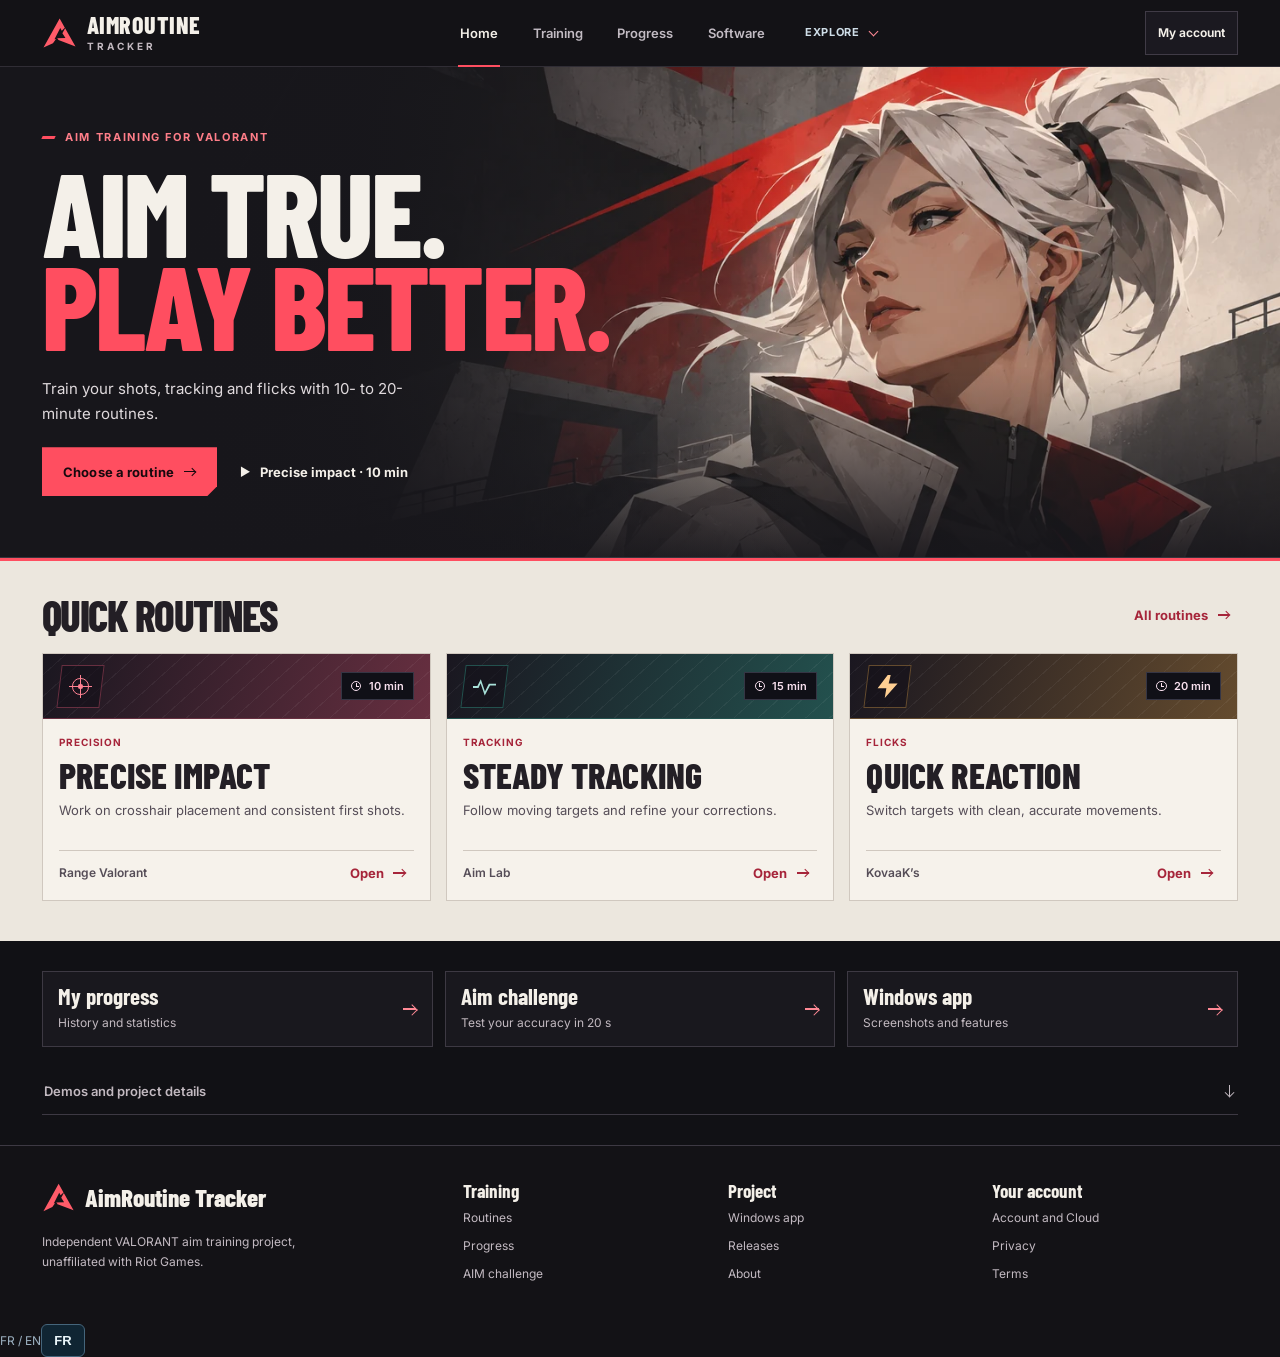
==== commit 0e2d27f3: "Allège le menu Explorer du site" ====
--- a/index.html
+++ b/index.html
@@ -25,13 +25,13 @@
 <link rel="stylesheet" href="insights-v2.css?v=1">
 <link rel="stylesheet" href="experience-v11.css?v=1">
 <link rel="stylesheet" href="aimroutine-v16.css?v=2">
-<script src="site.js?v=8" defer></script>
+<script src="site.js?v=9" defer></script>
 <script src="insights-guide.js?v=2" defer></script>
 <script src="insights-v2.js?v=1" defer></script>
 <script src="experience-v11.js?v=1" defer></script>
 <script src="aimroutine-v16.js?v=6" defer></script>
 <link rel="stylesheet" href="site-presentation-v30.css?v=1">
-<link rel="stylesheet" href="site-global-v31.css?v=3">
+<link rel="stylesheet" href="site-global-v31.css?v=4">
 <link rel="stylesheet" href="site-polish-v33.css?v=3">
 
 <link rel="stylesheet" href="site-shared-v5.css?v=3">
@@ -60,7 +60,7 @@
 <link rel="stylesheet" href="site-interface-v19.css?v=1">
 <link rel="stylesheet" href="site-reference-v20.css?v=1">
 <link rel="stylesheet" href="site-valorant-ui.css?v=1">
-<link rel="stylesheet" href="site-valorant-theme.css?v=1">
+<link rel="stylesheet" href="site-valorant-theme.css?v=2">
 <link rel="stylesheet" href="site-home-v21.css?v=1">
 <link rel="stylesheet" href="site-v22.css?v=5">
 </head>
@@ -658,7 +658,7 @@
     </nav>
   </div>
 </footer>
-<script src="site-quality-v34.js?v=1" defer></script>
+<script src="site-quality-v34.js?v=2" defer></script>
 <script src="site-motion-v10.js?v=1" defer></script>
 <script src="site-arcade-v12.js?v=1" defer></script>
 <script src="site-future-v13.js?v=1" defer></script>
--- a/site-global-v31.css
+++ b/site-global-v31.css
@@ -127,13 +127,13 @@
 
 /* v3.6 — shared cut-corner buttons for all site navigation items */
 .site31 .site31-links{gap:8px}
-.site31 .site31-links a,.site31 .site31-links a[href="training.html"]{
+.site31 .site31-links > a,.site31 .site31-links > a[href="training.html"]{
 display:inline-flex;align-items:center;justify-content:center;min-height:36px;padding:7px 10px;
 background:#ff5369;border:1px solid #ff5369;color:#0b141f;font-size:12px;font-weight:800;
 text-decoration:none;white-space:nowrap;clip-path:polygon(0 0,calc(100% - 7px) 0,100% 7px,100% 100%,0 100%);
 transition:background-color .17s ease,color .17s ease}
-.site31 .site31-links a:hover,.site31 .site31-links a[href="training.html"]:hover{background:#ff8c9b;color:#0b141f}
-.site31 .site31-links a[aria-current="page"],.site31 .site31-links a[href="training.html"][aria-current="page"]{
+.site31 .site31-links > a:hover,.site31 .site31-links > a[href="training.html"]:hover{background:#ff8c9b;color:#0b141f}
+.site31 .site31-links > a[aria-current="page"],.site31 .site31-links > a[href="training.html"][aria-current="page"]{
 background:#ffd4da;color:#14202b;box-shadow:inset 0 -3px #0b141f}
 .site31 .site31-mobile-links{gap:6px}
 .site31 .site31-mobile-links a,.site31 .site31-mobile-links a[href="training.html"]{
@@ -144,6 +144,6 @@
 background:#ffd4da;color:#14202b;border-left-color:#ffd4da}
 @media (max-width:1140px) and (min-width:961px){
 .site31 .site31-links{gap:6px}
-.site31 .site31-links a,.site31 .site31-links a[href="training.html"]{padding-inline:7px;font-size:11px}}
+.site31 .site31-links > a,.site31 .site31-links > a[href="training.html"]{padding-inline:7px;font-size:11px}}
 @media(max-width:1070px){.site31 .site31-links{display:none}.site31 .site31-mobile-nav{display:block}.site31 .site31-controls{margin-left:auto}}
 @media(prefers-reduced-motion:reduce){.site31 .site31-links a{transition:none!important}}
--- a/site-valorant-theme.css
+++ b/site-valorant-theme.css
@@ -124,17 +124,96 @@
 }
 body.site31.site-valorant .site31-links > .ar5-nav-explore { display: block !important; }
 body.site31.site-valorant .ar5-nav-explore > summary { border-color: transparent !important; background: transparent !important; }
+body.site31.site-valorant .site31-header .ar5-nav-explore[open] > summary {
+  border-color: var(--valorant-line) !important;
+  background: var(--valorant-raised) !important;
+  border-radius: 6px !important;
+}
+body.site31.site-valorant .site31-header .ar5-nav-explore > summary::after {
+  content: "";
+  width: 6px;
+  height: 6px;
+  margin: -3px 2px 0 4px;
+  border-right: 1.5px solid var(--valorant-accent-soft);
+  border-bottom: 1.5px solid var(--valorant-accent-soft);
+  transform: rotate(45deg);
+}
+body.site31.site-valorant .site31-header .ar5-nav-explore[open] > summary::after {
+  margin-top: 3px;
+  transform: rotate(225deg);
+}
 body.site31.site-valorant .site31-controls :is(.site31-lang,.valorant-account,.site31-mobile-nav > summary):hover,
 body.site31.site-valorant .ar5-nav-explore > summary:hover { border-color: var(--valorant-accent-soft) !important; background: #2c242d !important; }
 body.site31.site-valorant .site31-controls .valorant-account[aria-current="page"] { border-color: var(--valorant-accent) !important; }
-body.site31.site-valorant :is(.ar5-nav-dropdown,.site31-mobile-links) {
-  background: #1c1a21 !important;
+body.site31.site-valorant .site31-header :is(.ar5-nav-dropdown,.site31-mobile-links) {
+  gap: 2px;
+  padding: 6px !important;
+  max-height: calc(100dvh - 80px);
+  overflow-y: auto;
+  overscroll-behavior: contain;
+  background: var(--valorant-panel) !important;
   border: 1px solid var(--valorant-line) !important;
-  border-top: 2px solid var(--valorant-accent) !important;
-  border-radius: 0 !important;
-}
-body.site31.site-valorant :is(.ar5-nav-dropdown,.site31-mobile-links) a:hover,
-body.site31.site-valorant :is(.ar5-nav-dropdown,.site31-mobile-links) a[aria-current="page"] { background: #39262f !important; color: #ffd0d7 !important; }
+  border-radius: 10px !important;
+  box-shadow: 0 12px 30px #0007 !important;
+}
+body.site31.site-valorant .site31-header .ar5-nav-dropdown {
+  top: calc(100% + 6px);
+  width: min(218px, calc(100vw - 24px));
+}
+body.site31.site-valorant .site31-header .site31-mobile-links {
+  width: min(286px, calc(100vw - 24px));
+}
+body.site31.site-valorant .site31-header :is(.ar5-nav-dropdown,.site31-mobile-links) > a {
+  display: flex;
+  align-items: center;
+  justify-content: flex-start;
+  position: relative;
+  min-height: 32px;
+  padding: 6px 10px;
+  background: transparent !important;
+  color: var(--valorant-text) !important;
+  border: 1px solid transparent !important;
+  border-radius: 5px !important;
+  box-shadow: none !important;
+  clip-path: none !important;
+  font-size: 13px;
+  font-weight: 650 !important;
+  line-height: 1.25;
+  text-decoration: none;
+}
+body.site31.site-valorant .site31-header .site31-mobile-links > a {
+  min-height: 44px;
+}
+body.site31.site-valorant .site31-header :is(.ar5-nav-dropdown,.site31-mobile-links) > a:is(
+  [href="releases.html"], [href="privacy.html"]
+),
+body.site31.site-valorant .site31-header .site31-mobile-links > a[href="index.html#aim-challenge"] {
+  margin-top: 7px;
+}
+body.site31.site-valorant .site31-header :is(.ar5-nav-dropdown,.site31-mobile-links) > a:is(
+  [href="releases.html"], [href="privacy.html"]
+)::before,
+body.site31.site-valorant .site31-header .site31-mobile-links > a[href="index.html#aim-challenge"]::before {
+  content: "";
+  position: absolute;
+  inset-inline: 2px;
+  top: -5px;
+  height: 1px;
+  background: var(--valorant-line);
+  pointer-events: none;
+}
+body.site31.site-valorant .site31-header :is(.ar5-nav-dropdown,.site31-mobile-links) > a:is(
+  :hover, :focus-visible, [aria-current="page"]
+) {
+  background: #32252e !important;
+  color: #ffd0d7 !important;
+}
+body.site31.site-valorant .site31-header :is(.ar5-nav-dropdown,.site31-mobile-links) > a[aria-current="page"] {
+  border-inline-start-color: var(--valorant-accent) !important;
+}
+body.site31.site-valorant .site31-header :is(.ar5-nav-dropdown,.site31-mobile-links) > a:focus-visible {
+  outline-offset: -2px !important;
+}
 body.site31.site-valorant .site31-mobile-nav { display: none !important; }
 body.site31.site-valorant :is(a,button,input,select,textarea,summary):focus-visible {
   outline: 2px solid #ffe3df !important;
@@ -297,7 +376,6 @@
 @media (max-width: 860px) {
   body.site31.site-valorant .site31-nav .site31-links, body.site31.site-valorant .site31-controls .valorant-account { display: none !important; }
   body.site31.site-valorant .site31-mobile-nav { display: block !important; }
-  body.site31.site-valorant .site31-mobile-links { max-height: calc(100dvh - 88px); overflow: auto; }
   .valorant-hero-layout { min-height: 460px; }
 }
 @media (max-width: 720px) {
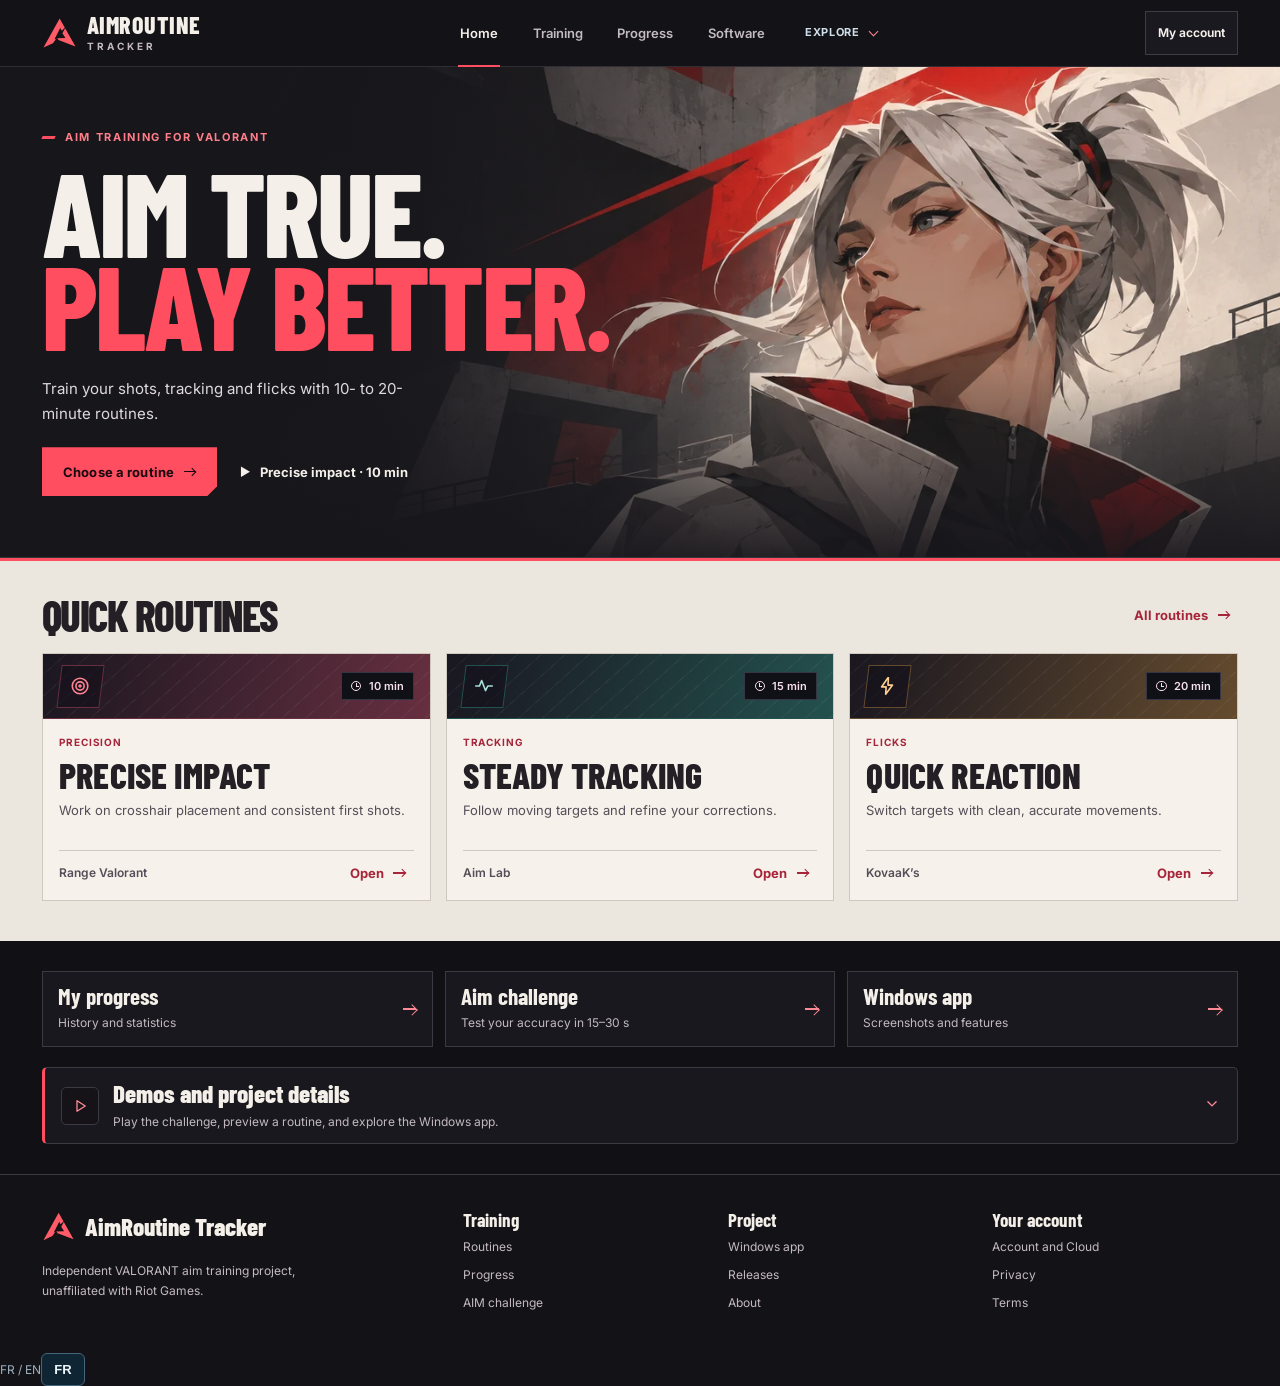
==== commit 0dfc0a48: "Retravailler les démos de l’accueil et harmoniser les icônes" ====
--- a/index.html
+++ b/index.html
@@ -6,17 +6,17 @@
 <link rel="preconnect" href="https://cmsassets.rgpub.io" crossorigin>
 <link rel="preload" as="image" href="valorant-hero.webp" fetchpriority="high">
 <meta name="theme-color" content="#111115">
-<meta name="description" content="AimRoutine Tracker 2.9 : logiciel Windows d’entraînement AIM pour VALORANT. Captures authentiques, routines de démonstration et présentation transparente du projet.">
+<meta name="description" content="AimRoutine Tracker 3.11.0 : logiciel Windows d’entraînement AIM pour VALORANT. Captures authentiques, routines de démonstration et présentation transparente du projet.">
 <meta property="og:type" content="website">
-<meta property="og:title" content="AimRoutine Tracker Windows 2.9.1 — AIM et patch notes">
-<meta property="og:description" content="AimRoutine Tracker Windows 2.9 : captures réelles, entraînement personnalisé et démos web fictives. La connexion Riot reste à venir.">
+<meta property="og:title" content="AimRoutine Tracker Windows 3.11.0 — AIM et patch notes">
+<meta property="og:description" content="AimRoutine Tracker Windows 3.11.0 : captures réelles, entraînement personnalisé et démos web fictives. Connexion au compte AimRoutine et synchronisation de l’entraînement.">
 <meta property="og:url" content="https://aimroutine-tracker.github.io/">
-<meta name="twitter:title" content="AimRoutine Tracker 2.9 — Coach AIM pour VALORANT">
+<meta name="twitter:title" content="AimRoutine Tracker 3.11.0 — Coach AIM pour VALORANT">
 <meta name="twitter:description" content="Routines d’entraînement, démonstration interactive et aperçu authentique du logiciel Windows V2.">
 <link rel="manifest" href="manifest.webmanifest?v=2">
 <script type="application/ld+json">{"@context":"https://schema.org","@type":"WebSite","name":"AimRoutine Tracker","url":"https://aimroutine-tracker.github.io/","inLanguage":["fr","en"],"description":"Projet Windows de coaching AIM pour VALORANT, démonstrations web fictives et informations sur le développement."}</script>
 <link rel="canonical" href="https://aimroutine-tracker.github.io/">
-<title>AimRoutine Tracker Windows 2.9.1 — AIM et patch notes</title>
+<title>AimRoutine Tracker Windows 3.11.0 — AIM et patch notes</title>
 <link rel="stylesheet" href="styles.css">
 <link rel="stylesheet" href="design.css">
 <link rel="stylesheet" href="v5.css">
@@ -29,7 +29,7 @@
 <script src="insights-guide.js?v=2" defer></script>
 <script src="insights-v2.js?v=1" defer></script>
 <script src="experience-v11.js?v=1" defer></script>
-<script src="aimroutine-v16.js?v=6" defer></script>
+<script src="aimroutine-v16.js?v=7" defer></script>
 <link rel="stylesheet" href="site-presentation-v30.css?v=1">
 <link rel="stylesheet" href="site-global-v31.css?v=4">
 <link rel="stylesheet" href="site-polish-v33.css?v=3">
@@ -59,9 +59,9 @@
 <link rel="stylesheet" href="site-interface-v18.css?v=1">
 <link rel="stylesheet" href="site-interface-v19.css?v=1">
 <link rel="stylesheet" href="site-reference-v20.css?v=1">
-<link rel="stylesheet" href="site-valorant-ui.css?v=1">
+<link rel="stylesheet" href="site-valorant-ui.css?v=2">
 <link rel="stylesheet" href="site-valorant-theme.css?v=2">
-<link rel="stylesheet" href="site-home-v21.css?v=1">
+<link rel="stylesheet" href="site-home-v21.css?v=2">
 <link rel="stylesheet" href="site-v22.css?v=5">
 </head>
 <body class="v5-landing site31 site31-home site-valorant">
@@ -131,7 +131,7 @@
       <div class="valorant-routine-grid">
         <article class="ar-drill ar-drill--precision">
           <div class="ar-drill-visual">
-            <span class="ar-drill-symbol" aria-hidden="true"><span class="ar-icon i-target"></span></span>
+            <span class="ar-drill-symbol" aria-hidden="true"><span class="ar-ui-icon ar-ui-icon--target"></span></span>
             <span class="ar-tag ar-drill-time"><span class="ar-icon i-clock" aria-hidden="true"></span>10 min</span>
           </div>
           <div class="ar-drill-body">
@@ -146,7 +146,7 @@
         </article>
         <article class="ar-drill ar-drill--tracking">
           <div class="ar-drill-visual">
-            <span class="ar-drill-symbol" aria-hidden="true"><span class="ar-icon i-tracking"></span></span>
+            <span class="ar-drill-symbol" aria-hidden="true"><span class="ar-ui-icon ar-ui-icon--activity"></span></span>
             <span class="ar-tag ar-drill-time"><span class="ar-icon i-clock" aria-hidden="true"></span>15 min</span>
           </div>
           <div class="ar-drill-body">
@@ -161,7 +161,7 @@
         </article>
         <article class="ar-drill ar-drill--flicks">
           <div class="ar-drill-visual">
-            <span class="ar-drill-symbol" aria-hidden="true"><span class="ar-icon i-bolt"></span></span>
+            <span class="ar-drill-symbol" aria-hidden="true"><span class="ar-ui-icon ar-ui-icon--zap"></span></span>
             <span class="ar-tag ar-drill-time"><span class="ar-icon i-clock" aria-hidden="true"></span>20 min</span>
           </div>
           <div class="ar-drill-body">
@@ -182,14 +182,193 @@
 <div class="valorant-shell home-discovery">
   <nav class="home-destinations" aria-label="Autres activités / More to explore">
     <a href="progress.html"><span><strong><span class="fr">Ma progression</span><span class="en">My progress</span></strong><small><span class="fr">Historique et statistiques</span><span class="en">History and statistics</span></small></span><span class="ar-icon i-arrow" aria-hidden="true"></span></a>
-    <a href="#aim-challenge"><span><strong><span class="fr">Défi AIM</span><span class="en">Aim challenge</span></strong><small><span class="fr">Teste ta précision en 20 s</span><span class="en">Test your accuracy in 20 s</span></small></span><span class="ar-icon i-arrow" aria-hidden="true"></span></a>
+    <a href="#aim-challenge"><span><strong><span class="fr">Défi AIM</span><span class="en">Aim challenge</span></strong><small><span class="fr">Teste ta précision en 15 à 30 s</span><span class="en">Test your accuracy in 15–30 s</span></small></span><span class="ar-icon i-arrow" aria-hidden="true"></span></a>
     <a href="product.html"><span><strong><span class="fr">Logiciel Windows</span><span class="en">Windows app</span></strong><small><span class="fr">Captures et fonctionnalités</span><span class="en">Screenshots and features</span></small></span><span class="ar-icon i-arrow" aria-hidden="true"></span></a>
   </nav>
 </div>
 
 <details id="home-details">
-  <summary class="valorant-shell home-details-summary"><span class="fr">Démos et détails du projet</span><span class="en">Demos and project details</span><span class="ar-icon i-arrow" aria-hidden="true"></span></summary>
+  <summary class="valorant-shell home-details-summary">
+    <span class="home-demo-icon"><span class="ar-ui-icon ar-ui-icon--play" aria-hidden="true"></span></span>
+    <span class="home-details-heading"><strong><span class="fr">Démos et détails du projet</span><span class="en">Demos and project details</span></strong><small><span class="fr">Joue au défi, compose un exemple de routine et découvre le logiciel.</span><span class="en">Play the challenge, preview a routine, and explore the Windows app.</span></small></span>
+    <span class="home-details-chevron"><span class="ar-ui-icon ar-ui-icon--chevron" aria-hidden="true"></span></span>
+  </summary>
   <div class="home-details-content">
+    <nav class="valorant-shell home-demo-directory" aria-label="Démos et projet / Demos and project">
+      <a class="home-demo-entry" href="#aim-challenge">
+        <span class="home-demo-icon"><span class="ar-ui-icon ar-ui-icon--target" aria-hidden="true"></span></span>
+        <span><strong><span class="fr">Défi AIM</span><span class="en">AIM challenge</span></strong><small><span class="fr">Un défi de 15 à 30 secondes</span><span class="en">A 15–30 second challenge</span></small></span>
+        <span class="ar-ui-icon ar-ui-icon--arrow-right" aria-hidden="true"></span>
+      </a>
+      <a class="home-demo-entry" href="#routine">
+        <span class="home-demo-icon"><span class="ar-ui-icon ar-ui-icon--calendar" aria-hidden="true"></span></span>
+        <span><strong><span class="fr">Démo de routine</span><span class="en">Routine demo</span></strong><small><span class="fr">Configure les exercices et la durée</span><span class="en">Adjust the drills and duration</span></small></span>
+        <span class="ar-ui-icon ar-ui-icon--arrow-right" aria-hidden="true"></span>
+      </a>
+      <a class="home-demo-entry" href="#project-overview">
+        <span class="home-demo-icon"><span class="ar-ui-icon ar-ui-icon--desktop" aria-hidden="true"></span></span>
+        <span><strong><span class="fr">Le projet</span><span class="en">The project</span></strong><small><span class="fr">Captures du logiciel Windows</span><span class="en">Windows app screenshots</span></small></span>
+        <span class="ar-ui-icon ar-ui-icon--arrow-right" aria-hidden="true"></span>
+      </a>
+    </nav>
+<section class="ar11-challenge v5-container" id="aim-challenge" aria-labelledby="ar11-title" data-ar11-game data-state="idle" data-mode="precision">
+ <div class="ar11-head">
+  <div class="ar11-intro">
+   <h2 id="ar11-title"><span class="fr">Défi AIM</span><span class="en">AIM challenge</span></h2>
+   <p><span class="fr">Choisis une durée puis touche le plus de cibles possible. Tu peux jouer en invité.</span><span class="en">Choose a duration and hit as many targets as you can. You can play as a guest.</span></p>
+  </div>
+  <div class="ar11-mode-card">
+   <span class="ar11-mode-heading"><span class="fr">CHOISIS TON DÉFI</span><span class="en">CHOOSE YOUR MODE</span></span>
+   <div class="ar11-modes" role="group" aria-label="Mode du mini-jeu / Mini-game mode">
+    <button type="button" data-ar11-mode="precision" aria-pressed="true"><span class="fr">Précision</span><span class="en">Precision</span></button>
+    <button type="button" data-ar11-mode="reflex" aria-pressed="false"><span class="fr">Réflexes</span><span class="en">Reflexes</span></button>
+   </div>
+   <small><span class="fr">Précision : cible réduite. Réflexes : cible mobile toutes les secondes.</span><span class="en">Precision: smaller target. Reflexes: target moves every second.</span></small>
+   <div class="ar12-duration-picker" role="group" aria-label="Durée du défi / Challenge duration">
+    <span><span class="fr">DURÉE</span><span class="en">DURATION</span></span>
+    <div class="ar12-duration-buttons">
+     <button type="button" data-ar12-duration="15000" aria-pressed="false">15 s</button>
+     <button type="button" data-ar12-duration="20000" aria-pressed="true">20 s</button>
+     <button type="button" data-ar12-duration="30000" aria-pressed="false">30 s</button>
+    </div>
+   </div>
+   <div class="ar11-control-actions">
+    <button class="ar11-start" type="button" data-ar11-start><span class="fr">Démarrer le défi</span><span class="en">Start challenge</span></button>
+    <button class="ar11-pause" type="button" data-ar11-pause hidden><span class="fr">Pause</span><span class="en">Pause</span></button>
+    <button class="ar12-copy" type="button" data-ar12-copy hidden><span class="fr">Copier mon score</span><span class="en">Copy my score</span></button>
+   </div>
+  </div>
+ </div>
+ <div class="ar11-game-layout">
+  <div class="ar11-field-wrap">
+   <div class="ar11-field-top" aria-hidden="true"><span><span class="fr">Zone de jeu</span><span class="en">Practice area</span></span></div>
+   <div class="ar11-field" data-ar11-field>
+    <div class="ar11-cross ar11-cross--tl" aria-hidden="true"></div>
+    <div class="ar11-cross ar11-cross--tr" aria-hidden="true"></div>
+    <div class="ar11-cross ar11-cross--bl" aria-hidden="true"></div>
+    <div class="ar11-cross ar11-cross--br" aria-hidden="true"></div>
+    <button class="ar11-target" data-ar11-target type="button" aria-label="Toucher la cible / Hit target" hidden><span aria-hidden="true"></span></button>
+    <div class="ar11-overlay" data-ar11-overlay>
+     <div class="ar11-overlay-reticle" aria-hidden="true"><span></span></div>
+     <strong data-ar11-overlay-title><span class="fr">Prêt pour le défi ?</span><span class="en">Ready for the challenge?</span></strong>
+     <p data-ar11-overlay-copy><span class="fr">Sélectionne un mode, puis démarre pour faire apparaître les cibles.</span><span class="en">Choose a mode, then start to reveal the targets.</span></p>
+    </div>
+   </div>
+   <div class="ar11-field-foot"><span><span class="fr">SOURIS · TACTILE · CLAVIER</span><span class="en">MOUSE · TOUCH · KEYBOARD</span></span><span class="ar11-field-sign"><span class="fr">P / ÉCHAP = PAUSE</span><span class="en">P / ESC = PAUSE</span></span></div>
+  </div>
+  <div class="ar11-control-panel">
+   <div class="ar11-stat-grid">
+    <div class="ar11-stat ar11-stat--time"><span><span class="fr">TEMPS RESTANT</span><span class="en">TIME LEFT</span></span><strong><span data-ar11-time>20</span><small>s</small></strong></div>
+    <div class="ar11-stat"><span><span class="fr">CIBLES TOUCHÉES</span><span class="en">TARGETS HIT</span></span><strong data-ar11-hits>0</strong></div>
+    <div class="ar11-stat"><span><span class="fr">RATÉS</span><span class="en">MISSES</span></span><strong data-ar11-misses>0</strong></div>
+    <div class="ar11-stat"><span><span class="fr">PRÉCISION</span><span class="en">ACCURACY</span></span><strong data-ar11-accuracy>—</strong></div>
+   </div>
+   <div class="ar12-extra-stats" aria-label="Statistiques supplémentaires / Additional stats">
+    <div><span><span class="fr">COMBO ACTUEL</span><span class="en">CURRENT STREAK</span></span><strong data-ar12-combo>0</strong></div>
+    <div><span><span class="fr">MEILLEUR SCORE*</span><span class="en">BEST SCORE*</span></span><strong data-ar12-best>—</strong></div>
+    <div><span><span class="fr">RÉACTION MOY.</span><span class="en">AVG. REACTION</span></span><strong data-ar12-reaction>—</strong></div>
+   </div>
+   <p class="ar12-best-note"><span class="fr">* Cette visite seulement, pour le mode et la durée sélectionnés.</span><span class="en">* This visit only, for the selected mode and duration.</span></p>
+   <div class="ar11-time-track" role="progressbar" aria-label="Temps restant / Remaining time" aria-valuemin="0" aria-valuemax="20" aria-valuenow="20" data-ar11-progress><span data-ar11-progress-bar></span></div>
+   <p class="ar11-status" role="status" aria-live="polite" data-ar11-status><span class="fr">Tes résultats s'affichent ici après le défi.</span><span class="en">Your results will appear here after the challenge.</span></p>
+   <a class="ar11-more" href="training.html"><span class="fr">Créer une vraie routine AIM</span><span class="en">Build a real AIM routine</span><span class="ar-ui-icon ar-ui-icon--arrow-right" aria-hidden="true"></span></a>
+  </div>
+ </div>
+</section>
+<span id="product-tour" class="v33-legacy-anchor" aria-hidden="true"></span>
+<section class="v5-section v5-container" id="routine">
+  <div class="v5-routine-layout">
+   <div class="v5-routine-copy">
+    <h2><span class="fr">Simule une routine</span><span class="en">Preview a routine</span></h2>
+    <p><span class="fr">Choisis un rang, un objectif et un logiciel. Les trois exercices et leur durée se recalculent à chaque réglage.</span><span class="en">Choose a rank, focus, and tool. The three drills and their durations update as you adjust your settings.</span></p>
+    <a class="v5-btn secondary" href="training.html#panel-builder"><span class="fr">Créer ma routine</span><span class="en">Build my routine</span> <span class="ar-ui-icon ar-ui-icon--arrow-right" aria-hidden="true"></span></a>
+   </div>
+   <div class="v5-routine-card">
+    <div class="v5-card-top"><strong><span class="en">Example training routine</span><span class="fr">Exemple de routine AIM</span></strong><span class="home-demo-meta"><span class="ar-ui-icon ar-ui-icon--info" aria-hidden="true"></span><span class="fr">Exemple indicatif</span><span class="en">Illustrative example</span></span></div>
+    <div class="v5-ranks" role="group" aria-label="Select an example VALORANT rank">
+      <button type="button" data-demo-rank="iron" aria-pressed="false"><span class="en">Iron</span><span class="fr">Fer</span></button>
+      <button type="button" data-demo-rank="gold" aria-pressed="true"><span class="en">Gold</span><span class="fr">Or</span></button>
+      <button type="button" data-demo-rank="immortal" aria-pressed="false"><span class="en">Immortal</span><span class="fr">Immortel</span></button>
+    </div>
+    <div class="experience-trainer-inputs">
+ <label for="exp-goal"><span class="en">TRAINING FOCUS</span><span class="fr">OBJECTIF À TRAVAILLER</span>
+  <select id="exp-goal" data-exp-goal><option value="precision" data-en="Precision & clicking" data-fr="Précision et clicking">Precision & clicking</option><option value="tracking" data-en="Tracking & smoothness" data-fr="Tracking et fluidité">Tracking & smoothness</option><option value="switching" data-en="Target switching" data-fr="Transitions entre cibles">Target switching</option></select>
+ </label>
+ <label for="exp-duration"><span class="en">SESSION DURATION</span><span class="fr">TEMPS DISPONIBLE</span>
+  <select id="exp-duration" data-exp-duration><option value="15">15 min</option><option value="30" selected>30 min</option><option value="45">45 min</option></select>
+ </label>
+ <label for="exp-tool"><span class="en">AVAILABLE TOOL</span><span class="fr">LOGICIEL DISPONIBLE</span>
+  <select id="exp-tool" data-exp-tool><option value="valorant">VALORANT</option><option value="aimlab">Aim Lab</option><option value="kovaaks">KovaaK's</option><option value="oblivity">Oblivity</option></select>
+ </label>
+ <label for="exp-pace"><span class="en">TRAINING PACE</span><span class="fr">RYTHME DE SÉANCE</span>
+  <select id="exp-pace" data-exp-pace><option value="warmup" data-en="Quick warm-up" data-fr="Échauffement">Quick warm-up</option><option value="balanced" selected data-en="Balanced practice" data-fr="Entraînement équilibré">Balanced practice</option></select>
+ </label>
+</div>
+    <div class="v14-timeline"><div class="v14-timeline-meta"><span><span class="en">TIME ALLOCATION · EXAMPLE</span><span class="fr">RÉPARTITION DU TEMPS · EXEMPLE</span></span><strong data-v14-allocation>30 MIN</strong></div>
+<div class="v14-timeline-track" role="img" aria-label="Fictional 30-minute training split across three exercises">
+<span class="v14-part v14-part-one" data-v14-part="0" style="flex-grow:8"></span>
+<span class="v14-part v14-part-two" data-v14-part="1" style="flex-grow:10"></span>
+<span class="v14-part v14-part-three" data-v14-part="2" style="flex-grow:12"></span>
+</div><div class="v14-timeline-legend"><span><i></i><span class="en">Drill 1</span><span class="fr">Exercice 1</span></span><span><i></i><span class="en">Drill 2</span><span class="fr">Exercice 2</span></span><span><i></i><span class="en">Drill 3</span><span class="fr">Exercice 3</span></span></div></div>
+    <div class="v5-routine-summary" aria-live="polite"><b data-routine-title><span class="en">Precision and consistency</span><span class="fr">Précision et régularité</span></b><span data-routine-total>30 MIN</span></div>
+    <div class="v5-routine-lines" aria-live="polite">
+      <div class="v5-line"><span class="v5-line-index">01</span><span class="v5-line-title" data-exercise-title="0">Controlled flicks</span><span class="v5-line-time" data-exercise-time="0">08m</span></div>
+      <div class="v5-line"><span class="v5-line-index">02</span><span class="v5-line-title" data-exercise-title="1">Dynamic clicking</span><span class="v5-line-time" data-exercise-time="1">10m</span></div>
+      <div class="v5-line"><span class="v5-line-index">03</span><span class="v5-line-title" data-exercise-title="2">In-game transfer</span><span class="v5-line-time" data-exercise-time="2">12m</span></div>
+    </div>
+    <p class="v5-routine-note" data-routine-note aria-live="polite"><span class="en">Focus on controlled accuracy before adding speed. Exact scenarios depend on your available tools.</span><span class="fr">Privilégie la précision contrôlée avant d'augmenter la vitesse. Les scénarios dépendent des logiciels disponibles.</span></p>
+    <div class="experience-demo-action"><button type="button" class="experience-mini-btn" data-exp-reset><span class="en">Reset example</span><span class="fr">Réinitialiser l’exemple</span></button><a class="experience-text-link" href="#insights"><span class="en">See how progress could be tracked</span><span class="fr">Comprendre le suivi de progression</span> →</a></div>
+   </div>
+  </div>
+ </section>
+ <section class="valorant-shell home-project" id="project-overview" aria-labelledby="home-project-title">
+  <div><h2 id="home-project-title"><span class="fr">AimRoutine sur Windows</span><span class="en">AimRoutine on Windows</span></h2>
+  <p><span class="fr">Prépare tes séances, suis ton historique et retrouve tes données après connexion à ton compte AimRoutine.</span><span class="en">Plan sessions, follow your history, and access your data when you sign in to AimRoutine.</span></p></div>
+  <div class="home-project-links">
+    <a href="product.html"><span class="ar-ui-icon ar-ui-icon--desktop" aria-hidden="true"></span><span class="fr">Voir le logiciel</span><span class="en">Explore the app</span><span class="ar-ui-icon ar-ui-icon--arrow-right" aria-hidden="true"></span></a>
+    <a href="presentation.html"><span class="ar-ui-icon ar-ui-icon--info" aria-hidden="true"></span><span class="fr">Présentation du projet</span><span class="en">Project overview</span><span class="ar-ui-icon ar-ui-icon--arrow-right" aria-hidden="true"></span></a>
+  </div>
+</section>
+<section class="v16-gallery v5-container" id="app-gallery" aria-labelledby="v16-gallery-title">
+ <div class="v16-section-heading">
+  <div><span class="v5-kicker">WINDOWS 3.11.0</span>
+   <h2 id="v16-gallery-title"><span class="fr">Le logiciel en images</span><span class="en">The Windows app on screen</span></h2>
+   <p><span class="fr">Quatre captures réelles d’AimRoutine Tracker, avec un profil et des données de démonstration.</span><span class="en">Four real screenshots of AimRoutine Tracker with a demo profile and data.</span></p>
+  </div>
+  <a class="v16-text-link" href="product.html"><span class="fr">Découvrir le logiciel</span><span class="en">Explore the app</span> <span aria-hidden="true">↗</span></a>
+ </div>
+ <div class="v16-gallery-shell">
+  <div class="v16-gallery-tabs" role="tablist" aria-label="Vues du logiciel Windows / Windows app views">
+   <button type="button" class="v16-gallery-tab" role="tab" id="v16-gallery-tab-dashboard" aria-selected="true" aria-controls="v16-gallery-dashboard" tabindex="0" data-v16-gallery="dashboard"><span class="fr">Accueil</span><span class="en">Dashboard</span></button>
+   <button type="button" class="v16-gallery-tab" role="tab" id="v16-gallery-tab-startup" aria-selected="false" aria-controls="v16-gallery-startup" tabindex="-1" data-v16-gallery="startup"><span class="fr">Démarrage</span><span class="en">First launch</span></button>
+   <button type="button" class="v16-gallery-tab" role="tab" id="v16-gallery-tab-training" aria-selected="false" aria-controls="v16-gallery-training" tabindex="-1" data-v16-gallery="training"><span class="fr">Entraînement</span><span class="en">Training</span></button>
+   <button type="button" class="v16-gallery-tab" role="tab" id="v16-gallery-tab-matches" aria-selected="false" aria-controls="v16-gallery-matches" tabindex="-1" data-v16-gallery="matches"><span class="fr">Parties VALORANT</span><span class="en">VALORANT matches</span></button>
+  </div>
+  <div class="v16-gallery-stage">
+   <div class="v16-gallery-panel" role="tabpanel" id="v16-gallery-dashboard" aria-labelledby="v16-gallery-tab-dashboard"><img class="v16-real-shot" src="aimroutine-311-dashboard.webp" data-v16-full-src="aimroutine-311-dashboard.webp" width="1440" height="960" loading="lazy" decoding="async" alt="Accueil du logiciel Windows avec une routine, un profil fictif et ses statistiques d’entraînement"></div>
+   <div class="v16-gallery-panel" role="tabpanel" id="v16-gallery-startup" aria-labelledby="v16-gallery-tab-startup" hidden><img class="v16-real-shot" src="aimroutine-311-startup.webp" data-v16-full-src="aimroutine-311-startup.webp" width="1440" height="960" loading="lazy" decoding="async" alt="Écran de démarrage avec connexion, création de compte, Google et mode hors ligne"></div>
+   <div class="v16-gallery-panel" role="tabpanel" id="v16-gallery-training" aria-labelledby="v16-gallery-tab-training" hidden><img class="v16-real-shot" src="aimroutine-311-training.webp" data-v16-full-src="aimroutine-311-training.webp" width="1440" height="960" loading="lazy" decoding="async" alt="Page Entraînement d’AimRoutine Tracker avec une routine guidée"></div>
+   <div class="v16-gallery-panel" role="tabpanel" id="v16-gallery-matches" aria-labelledby="v16-gallery-tab-matches" hidden><img class="v16-real-shot" src="aimroutine-311-matches.webp" data-v16-full-src="aimroutine-311-matches.webp" width="1440" height="960" loading="lazy" decoding="async" alt="Historique VALORANT avec les cartes et scores des parties de démonstration"></div>
+  </div>
+  <div class="v33-gallery-captions" aria-live="polite">
+   <p class="v33-gallery-caption" data-v33-caption="dashboard"><span class="fr">La prochaine séance et les résultats récents.</span><span class="en">Your next session and recent results.</span></p>
+   <p class="v33-gallery-caption" data-v33-caption="startup" hidden><span class="fr">Les quatre choix pour accéder au logiciel.</span><span class="en">The four ways to get started.</span></p>
+   <p class="v33-gallery-caption" data-v33-caption="training" hidden><span class="fr">Les exercices, la durée et les pauses de la routine.</span><span class="en">Drills, timings and breaks for the routine.</span></p>
+   <p class="v33-gallery-caption" data-v33-caption="matches" hidden><span class="fr">Les cartes et scores de parties fictives dans le logiciel.</span><span class="en">Maps and scores for fictional matches in the app.</span></p>
+  </div>
+  <div class="v16-gallery-foot">
+   <div class="v16-gallery-dots" aria-hidden="true"><span class="active"></span><span></span><span></span><span></span></div>
+   <button class="v16-expand" type="button" data-v16-expand><span class="fr">Agrandir la capture</span><span class="en">Enlarge screenshot</span> <span aria-hidden="true">↗</span></button>
+  </div>
+ </div>
+ <dialog class="v16-lightbox" id="v16-real-shot-dialog" aria-label="Capture agrandie / Enlarged screenshot">
+  <div class="v16-lightbox-inner"><button type="button" class="v16-close" data-v16-close aria-label="Fermer la capture">×</button><img src="aimroutine-311-dashboard.webp" loading="lazy" decoding="async" alt="Accueil du logiciel Windows avec une routine, un profil fictif et ses statistiques d’entraînement" width="1440" height="960"></div>
+ </dialog>
+</section>
+
+ <details class="home-detail-group">
+  <summary class="valorant-shell"><span class="fr">Autres parcours et exemples</span><span class="en">More training paths and examples</span><span class="ar-ui-icon ar-ui-icon--chevron" aria-hidden="true"></span></summary>
+  <div class="home-detail-group-content">
 <section class="v14-signal-strip v5-container" aria-label="Statistiques AIM réelles / Actual AIM metrics">
 <div><span class="v14-strip-icon">▦</span><strong data-v15-stat="sessions">—</strong><small><span class="fr">SÉANCES</span><span class="en">SESSIONS</span> · <span class="fr">historique personnel</span><span class="en">your history</span></small></div>
 <div><span class="v14-strip-icon">⌖</span><strong data-v15-stat="accuracy">—</strong><small><span class="fr">PRÉCISION</span><span class="en">ACCURACY</span> · <span class="fr">résultats saisis</span><span class="en">reported scores</span></small></div>
@@ -266,125 +445,6 @@
 </div>
 </section>
 
-<section class="ar11-challenge v5-container" id="aim-challenge" aria-labelledby="ar11-title" data-ar11-game data-state="idle" data-mode="precision">
- <div class="ar11-head">
-  <div class="ar11-intro">
-   <span class="ar11-eyebrow"><span class="ar11-live-dot" aria-hidden="true"></span>AIM LAB / MINI CHALLENGE</span>
-   <h2 id="ar11-title"><span class="fr">Et si tu testais tes réflexes <em>maintenant ?</em></span><span class="en">Why not test your reflexes <em>right now?</em></span></h2>
-   <p><span class="fr">Un mini-jeu original de 20 secondes pour découvrir l'univers AIM : clique ou touche les cibles. Aucun compte nécessaire.</span><span class="en">An original 20-second mini-game to explore AIM: click or tap targets. No account required.</span></p>
-  </div>
-  <div class="ar11-mode-card">
-   <span class="ar11-mode-heading"><span class="fr">CHOISIS TON DÉFI</span><span class="en">CHOOSE YOUR MODE</span></span>
-   <div class="ar11-modes" role="group" aria-label="Mode du mini-jeu / Mini-game mode">
-    <button type="button" data-ar11-mode="precision" aria-pressed="true"><span class="fr">Précision</span><span class="en">Precision</span></button>
-    <button type="button" data-ar11-mode="reflex" aria-pressed="false"><span class="fr">Réflexes</span><span class="en">Reflexes</span></button>
-   </div>
-   <small><span class="fr">Précision : cible réduite. Réflexes : cible mobile toutes les secondes.</span><span class="en">Precision: smaller target. Reflexes: target moves every second.</span></small>
-   <div class="ar12-duration-picker" role="group" aria-label="Durée du défi / Challenge duration">
-    <span><span class="fr">DURÉE</span><span class="en">DURATION</span></span>
-    <div class="ar12-duration-buttons">
-     <button type="button" data-ar12-duration="15000" aria-pressed="false">15 s</button>
-     <button type="button" data-ar12-duration="20000" aria-pressed="true">20 s</button>
-     <button type="button" data-ar12-duration="30000" aria-pressed="false">30 s</button>
-    </div>
-   </div>
-  </div>
- </div>
- <div class="ar11-game-layout">
-  <div class="ar11-field-wrap">
-   <div class="ar11-field-top" aria-hidden="true"><span>AR // REACTION ARENA</span><span data-ar12-field-duration>20 SEC / NO RANKING</span></div>
-   <div class="ar11-field" data-ar11-field>
-    <div class="ar11-cross ar11-cross--tl" aria-hidden="true"></div>
-    <div class="ar11-cross ar11-cross--tr" aria-hidden="true"></div>
-    <div class="ar11-cross ar11-cross--bl" aria-hidden="true"></div>
-    <div class="ar11-cross ar11-cross--br" aria-hidden="true"></div>
-    <button class="ar11-target" data-ar11-target type="button" aria-label="Toucher la cible / Hit target" hidden><span aria-hidden="true"></span></button>
-    <div class="ar11-overlay" data-ar11-overlay>
-     <div class="ar11-overlay-reticle" aria-hidden="true"><span></span></div>
-     <strong data-ar11-overlay-title><span class="fr">Prêt pour le défi ?</span><span class="en">Ready for the challenge?</span></strong>
-     <p data-ar11-overlay-copy><span class="fr">Sélectionne un mode, puis démarre pour faire apparaître les cibles.</span><span class="en">Choose a mode, then start to reveal the targets.</span></p>
-    </div>
-   </div>
-   <div class="ar11-field-foot"><span><span class="fr">SOURIS · TACTILE · CLAVIER</span><span class="en">MOUSE · TOUCH · KEYBOARD</span></span><span class="ar11-field-sign"><span class="fr">P / ÉCHAP = PAUSE</span><span class="en">P / ESC = PAUSE</span></span></div>
-  </div>
-  <div class="ar11-control-panel">
-   <div class="ar11-stat-grid">
-    <div class="ar11-stat ar11-stat--time"><span><span class="fr">TEMPS RESTANT</span><span class="en">TIME LEFT</span></span><strong><span data-ar11-time>20</span><small>s</small></strong></div>
-    <div class="ar11-stat"><span><span class="fr">CIBLES TOUCHÉES</span><span class="en">TARGETS HIT</span></span><strong data-ar11-hits>0</strong></div>
-    <div class="ar11-stat"><span><span class="fr">RATÉS</span><span class="en">MISSES</span></span><strong data-ar11-misses>0</strong></div>
-    <div class="ar11-stat"><span><span class="fr">PRÉCISION</span><span class="en">ACCURACY</span></span><strong data-ar11-accuracy>—</strong></div>
-   </div>
-   <div class="ar12-extra-stats" aria-label="Statistiques supplémentaires / Additional stats">
-    <div><span><span class="fr">COMBO ACTUEL</span><span class="en">CURRENT STREAK</span></span><strong data-ar12-combo>0</strong></div>
-    <div><span><span class="fr">MEILLEUR SCORE*</span><span class="en">BEST SCORE*</span></span><strong data-ar12-best>—</strong></div>
-    <div><span><span class="fr">RÉACTION MOY.</span><span class="en">AVG. REACTION</span></span><strong data-ar12-reaction>—</strong></div>
-   </div>
-   <p class="ar12-best-note"><span class="fr">* Cette visite seulement, pour le mode et la durée sélectionnés.</span><span class="en">* This visit only, for the selected mode and duration.</span></p>
-   <div class="ar11-time-track" role="progressbar" aria-label="Temps restant / Remaining time" aria-valuemin="0" aria-valuemax="20" aria-valuenow="20" data-ar11-progress><span data-ar11-progress-bar></span></div>
-   <div class="ar11-control-actions">
-    <button class="ar11-start" type="button" data-ar11-start><span class="fr">Démarrer le défi</span><span class="en">Start challenge</span> <span aria-hidden="true">↗</span></button>
-    <button class="ar11-pause" type="button" data-ar11-pause hidden><span class="fr">Pause</span><span class="en">Pause</span></button>
-    <button class="ar12-copy" type="button" data-ar12-copy hidden><span class="fr">Copier mon score</span><span class="en">Copy my score</span></button>
-   </div>
-   <p class="ar11-status" role="status" aria-live="polite" data-ar11-status><span class="fr">Tes résultats s'affichent ici après le défi.</span><span class="en">Your results will appear here after the challenge.</span></p>
-   <div class="ar11-disclaimer"><span aria-hidden="true">ⓘ</span><span><span class="fr">Défi ludique indépendant : le score n'est pas sauvegardé et ne mesure pas ton niveau sur VALORANT.</span><span class="en">Independent casual challenge: scores aren't saved and don't measure your VALORANT skill.</span></span></div>
-   <a class="ar11-more" href="training.html"><span class="fr">Créer une vraie routine AIM</span><span class="en">Build a real AIM routine</span><span aria-hidden="true">↗</span></a>
-  </div>
- </div>
-</section>
-<section id="windows-notes" class="v5-container ar-notes-home" aria-label="Patch notes Windows 2.9.1">
- <div><span class="ar-notes-recent">WINDOWS / 2.9.1</span>
- <h2><span class="fr">Le logiciel évolue.<br>Découvre toutes les nouveautés.</span><span class="en">The app keeps evolving.<br>See every update.</span></h2>
- <p><span class="fr">Du premier suivi d’entraînement au coach, aux rapports de matchs et au nouveau logo Windows : retrouve l’historique intégral de la série 1.x jusqu'à 2.9.1.</span><span class="en">From early training tracking to coaching, detailed match reports and the official Windows logo: explore the full original French history from 1.x to 2.9.1.</span></p>
- <a href="changelog.html"><span class="fr">Consulter les patch notes complets</span><span class="en">Read the full patch notes</span> ↗</a>
- </div><div class="ar-notes-home-logo"><img src="aimroutine-logo.png?v=3" alt="Logo AimRoutine Tracker" width="128" height="128"><span>WINDOWS 2.9.1</span></div>
-</section>
-<section class="v16-gallery v5-container" id="app-gallery" aria-labelledby="v16-gallery-title">
-<div class="v16-section-heading"><div><span class="v5-kicker"><span class="en">FROM THE ACTUAL WINDOWS 2.9 INTERFACE</span><span class="fr">DÉCOUVRE L’INTERFACE WINDOWS 2.9</span></span>
-<h2 id="v16-gallery-title"><span class="fr">Le vrai logiciel, en images.</span><span class="en">The real app, on screen.</span></h2>
-<p><span class="fr">Captures de la version 2.9 en fonctionnement, avec un profil fictif. Sélectionne une vue pour la découvrir ; les vues Routines et Statistiques sont des illustrations conceptuelles.</span><span class="en">Screenshots of version 2.9 running with a fictional profile. Select a view to explore; Routines and Statistics are illustrative concepts.</span></p></div>
-<a class="v16-text-link" href="product.html"><span class="en">Discover the full product</span><span class="fr">Découvrir le logiciel</span> <span aria-hidden="true">↗</span></a></div>
-<div class="v16-gallery-shell">
- <div class="v16-gallery-tabs" role="tablist" aria-label="Windows V2 interface gallery">
-  <button type="button" class="v16-gallery-tab" role="tab" id="v16-gallery-tab-dashboard" aria-selected="true" aria-controls="v16-gallery-dashboard" tabindex="0" data-v16-gallery="dashboard"><span class="en">Dashboard</span><span class="fr">Dashboard</span><small><span class="en">REAL CAPTURE</span><span class="fr">CAPTURE RÉELLE</span></small></button>
-  <button type="button" class="v16-gallery-tab" role="tab" id="v16-gallery-tab-coach" aria-selected="false" aria-controls="v16-gallery-coach" tabindex="-1" data-v16-gallery="coach"><span class="en">My coach</span><span class="fr">Mon coach</span><small><span class="en">REAL CAPTURE</span><span class="fr">CAPTURE RÉELLE</span></small></button>
-  <button type="button" class="v16-gallery-tab" role="tab" id="v16-gallery-tab-routines" aria-selected="false" aria-controls="v16-gallery-routines" tabindex="-1" data-v16-gallery="routines"><span class="en">My routines</span><span class="fr">Mes routines</span><small><span class="en">ILLUSTRATION</span><span class="fr">ILLUSTRATION</span></small></button>
-  <button type="button" class="v16-gallery-tab" role="tab" id="v16-gallery-tab-stats" aria-selected="false" aria-controls="v16-gallery-stats" tabindex="-1" data-v16-gallery="stats"><span class="en">Statistics</span><span class="fr">Statistiques</span><small><span class="en">ILLUSTRATION</span><span class="fr">ILLUSTRATION</span></small></button>
- </div>
- <div class="v16-gallery-stage">
-  <div class="v16-gallery-panel" role="tabpanel" id="v16-gallery-dashboard" aria-labelledby="v16-gallery-tab-dashboard">
-   <div class="v16-window-chrome"><span><img class="ar-brand-mark ar-brand-small" src="aimroutine-logo.png?v=3" width="18" height="18" alt=""> AimRoutine Tracker V2</span><small><span class="en">DASHBOARD 2.9 · FICTIONAL PROFILE</span><span class="fr">DASHBOARD 2.9 · PROFIL FICTIF</span></small></div>
-   <img class="v16-real-shot" src="aimroutine-29-dashboard-preview.webp" data-v16-full-src="aimroutine-29-dashboard.webp" loading="lazy" decoding="async" width="1440" height="1000" alt="Capture réelle de l'application AimRoutine Tracker V2 sous Windows, affichant le Dashboard, le menu, la bannière d'entraînement et les statistiques."/>
-  </div>
-  <div class="v16-gallery-panel" role="tabpanel" id="v16-gallery-coach" aria-labelledby="v16-gallery-tab-coach" hidden><div class="v16-window-chrome"><span>AimRoutine Tracker 2.9 / <span class="fr">MON COACH</span><span class="en">MY COACH</span></span><small><span class="fr">CAPTURE RÉELLE · PROFIL FICTIF</span><span class="en">REAL CAPTURE · FICTIONAL PROFILE</span></small></div><img class="v16-real-shot" src="aimroutine-29-coach-preview.webp" data-v16-full-src="aimroutine-29-coach.webp" loading="lazy" decoding="async" width="1440" height="1000" alt="Mon coach dans AimRoutine Tracker 2.9, profil fictif Alex de rang Or 2"></div>
-  <div class="v16-gallery-panel" role="tabpanel" id="v16-gallery-routines" aria-labelledby="v16-gallery-tab-routines" hidden>
-    <div class="v16-window-chrome"><span><img class="ar-brand-mark ar-brand-small" src="aimroutine-logo.png?v=3" width="18" height="18" alt=""> AimRoutine V2 / <span class="en">ROUTINES</span><span class="fr">ROUTINES</span></span><small><span class="en">CONCEPTUAL VIEW — NOT A SCREENSHOT</span><span class="fr">VUE CONCEPTUELLE — PAS UNE CAPTURE</span></small></div>
-    <div class="v16-concept-scene"><span class="v16-concept-kicker">ROUTINES / CONCEPT</span><strong><span class="en">A session you can actually follow.</span><span class="fr">Une séance facile à suivre.</span></strong><p><span class="en">Illustrative layout showing the idea of a structured session.</span><span class="fr">Exemple visuel fictif présentant le principe d'une séance structurée.</span></p><div class="v16-concept-drills"><div><b>01</b><span class="en">Controlled clicking</span><span class="fr">Clicking contrôlé</span><em>08 min</em></div><div><b>02</b>Tracking<em>10 min</em></div><div><b>03</b><span class="en">In-game transfer</span><span class="fr">Mise en application</span><em>12 min</em></div></div></div>
-  </div>
-  <div class="v16-gallery-panel" role="tabpanel" id="v16-gallery-stats" aria-labelledby="v16-gallery-tab-stats" hidden>
-    <div class="v16-window-chrome"><span><img class="ar-brand-mark ar-brand-small" src="aimroutine-logo.png?v=3" width="18" height="18" alt=""> AimRoutine V2 / <span class="en">STATISTICS</span><span class="fr">STATISTIQUES</span></span><small><span class="en">CONCEPTUAL VIEW — NOT A SCREENSHOT</span><span class="fr">VUE CONCEPTUELLE — PAS UNE CAPTURE</span></small></div>
-    <div class="v16-concept-scene"><span class="v16-concept-kicker">STATISTICS / CONCEPT</span><strong><span class="en">See your practice patterns.</span><span class="fr">Comprends tes habitudes d'entraînement.</span></strong><p><span class="en">Fictional values shown for educational purposes only.</span><span class="fr">Toutes les valeurs présentées dans cette illustration sont fictives.</span></p><div class="v16-concept-chart" aria-hidden="true"><i style="height:26%"></i><i style="height:41%"></i><i style="height:35%"></i><i style="height:64%"></i><i style="height:50%"></i><i style="height:79%"></i><i style="height:65%"></i><i style="height:87%"></i></div></div>
-  </div>
- </div>
- <div class="v33-gallery-captions" aria-live="polite">
- <p class="v33-gallery-caption" data-v33-caption="dashboard"><strong><span class="fr">Dashboard — capture authentique 2.9</span><span class="en">Dashboard — authentic 2.9 screenshot</span></strong> <span class="fr">Vue d’ensemble de ton espace d’entraînement, avec un profil de démonstration fictif.</span><span class="en">An overview of the training workspace with a fictional demo profile.</span></p>
- <p class="v33-gallery-caption" data-v33-caption="coach" hidden><strong><span class="fr">Mon coach — capture authentique 2.9</span><span class="en">My Coach — authentic 2.9 screenshot</span></strong> <span class="fr">Un aperçu du suivi et de l’organisation des séances dans le vrai logiciel.</span><span class="en">A preview of session guidance and organization in the actual app.</span></p>
- <p class="v33-gallery-caption" data-v33-caption="routines" hidden><strong><span class="fr">Routines — illustration conceptuelle</span><span class="en">Routines — concept illustration</span></strong> <span class="fr">Exemple fictif du format d’une séance. Il ne s’agit pas d’une capture Windows.</span><span class="en">An illustrative session layout, not an actual Windows screenshot.</span></p>
- <p class="v33-gallery-caption" data-v33-caption="stats" hidden><strong><span class="fr">Statistiques — illustration conceptuelle</span><span class="en">Statistics — concept illustration</span></strong> <span class="fr">Données inventées uniquement pour expliquer le principe de suivi.</span><span class="en">Invented values used only to explain progress tracking.</span></p>
- </div>
-<div class="v16-gallery-foot"><div class="v16-gallery-dots" aria-hidden="true"><span class="active"></span><span></span><span></span><span></span></div>
- <p><span class="en">Dashboard and My Coach: running version 2.9, fictional profile. Other views: conceptual illustrations.</span><span class="fr">Dashboard et Mon coach : version 2.9 en fonctionnement, profil fictif. Autres vues : illustrations conceptuelles.</span></p>
- <button class="v16-expand" type="button" data-v16-expand><span class="en">Enlarge screenshot</span><span class="fr">Agrandir la capture</span> <span aria-hidden="true">↗</span></button></div>
-</div>
-<dialog class="v16-lightbox" id="v16-real-shot-dialog" aria-label="AimRoutine Tracker Windows V2 Dashboard screenshot">
-  <div class="v16-lightbox-inner"><button type="button" class="v16-close" data-v16-close aria-label="Close enlarged screenshot">×</button><img src="aimroutine-29-dashboard.webp" loading="lazy" decoding="async" alt="Capture authentique du Dashboard AimRoutine Tracker V2." width="1440" height="1000"/><p><span class="en">Screenshot of version 2.9 running with a fictional profile; the image is not interactive.</span><span class="fr">Capture de la version 2.9 en fonctionnement avec un profil fictif ; l’image n’est pas interactive.</span></p></div>
-</dialog>
-</section>
-
- <aside class="v33-quick-status v5-container" aria-label="État du projet / Project status">
- <div><span class="v33-label"><span class="fr">VERSION WINDOWS PRÉSENTÉE</span><span class="en">WINDOWS VERSION SHOWN</span></span><strong>2.9</strong><span class="v33-dot" aria-hidden="true"></span><span class="fr">Captures réelles, profils fictifs</span><span class="en">Real screenshots, fictional profiles</span></div>
- <a href="updates.html"><span class="fr">Voir l’avancement et les versions</span><span class="en">See progress and version history</span><span aria-hidden="true">↗</span></a>
-</aside>
 <nav class="v14-chapters v5-container" aria-label="Sections du site / Website sections"><div class="v14-chapters-title"><img class="v14-chapters-mark ar-brand-mark" src="aimroutine-logo.png?v=3" width="30" height="30" alt=""><span><span class="fr">DÉCOUVRE AIMROUTINE</span><span class="en">EXPLORE AIMROUTINE</span></span></div><div class="v14-chapters-links">
 <a href="#choose-focus" data-v14-section="choose-focus"><small>01</small><span class="fr">Objectif</span><span class="en">Focus</span></a>
 <a href="#routine" data-v14-section="routine"><small>02</small><span class="fr">Démo</span><span class="en">Demo</span></a>
@@ -424,56 +484,7 @@
 <div class="v15-focus-footer"><span class="v15-focus-pulse" aria-hidden="true"></span><span class="en">Interactive web demonstration only · exercise examples are fictional</span><span class="fr">Démonstration web uniquement · exemples d’exercices fictifs</span></div>
 </section>
  
-<span id="product-tour" class="v33-legacy-anchor" aria-hidden="true"></span>
-<section class="v5-section v5-container" id="routine">
-  <div class="v5-routine-layout">
-   <div class="v5-routine-copy">
-    <span class="v5-kicker"><span class="en">MADE FOR EVERY SKILL LEVEL</span><span class="fr">POUR CHAQUE NIVEAU</span></span>
-    <h2><span class="en">One goal.<br><span class='v5-gradient-text'>Your own path.</span></span><span class="fr">Le même objectif.<br><span class='v5-gradient-text'>Ton propre parcours.</span></span></h2>
-    <p><span class="en">Someone learning basic crosshair control should not train like an Immortal player refining advanced precision. Explore how the training focus can adapt to different ranks.</span><span class="fr">Un joueur qui apprend à bien placer son viseur ne doit pas s'entraîner exactement comme un Immortel qui perfectionne ses micro-ajustements. Découvre comment les priorités peuvent évoluer selon le rang.</span></p>
-    <p><span class="en">These examples are educational concepts, not proven plans or actual data from Riot.</span><span class="fr">Ces exemples sont des maquettes pédagogiques, pas des programmes validés par Riot ni des statistiques réelles.</span></p>
-    <a class="v5-btn secondary" href="product.html#ranks"><span class="en">See all ranks</span><span class="fr">Voir tous les rangs</span> <span aria-hidden="true">↗</span></a>
-   </div>
-   <div class="v5-routine-card">
-    <div class="v5-card-top"><strong><span class="en">Example training routine</span><span class="fr">Exemple de routine AIM</span></strong><span class="v5-demo-badge"><span class="en">INTERACTIVE DEMO</span><span class="fr">DÉMO INTERACTIVE</span></span></div>
-    <div class="v5-ranks" role="group" aria-label="Select an example VALORANT rank">
-      <button type="button" data-demo-rank="iron" aria-pressed="false"><span class="en">Iron</span><span class="fr">Fer</span></button>
-      <button type="button" data-demo-rank="gold" aria-pressed="true"><span class="en">Gold</span><span class="fr">Or</span></button>
-      <button type="button" data-demo-rank="immortal" aria-pressed="false"><span class="en">Immortal</span><span class="fr">Immortel</span></button>
-    </div>
-    <div class="experience-trainer-inputs">
- <label for="exp-goal"><span class="en">TRAINING FOCUS</span><span class="fr">OBJECTIF À TRAVAILLER</span>
-  <select id="exp-goal" data-exp-goal><option value="precision" data-en="Precision & clicking" data-fr="Précision et clicking">Precision & clicking</option><option value="tracking" data-en="Tracking & smoothness" data-fr="Tracking et fluidité">Tracking & smoothness</option><option value="switching" data-en="Target switching" data-fr="Transitions entre cibles">Target switching</option></select>
- </label>
- <label for="exp-duration"><span class="en">SESSION DURATION</span><span class="fr">TEMPS DISPONIBLE</span>
-  <select id="exp-duration" data-exp-duration><option value="15">15 min</option><option value="30" selected>30 min</option><option value="45">45 min</option></select>
- </label>
- <label for="exp-tool"><span class="en">AVAILABLE TOOL</span><span class="fr">LOGICIEL DISPONIBLE</span>
-  <select id="exp-tool" data-exp-tool><option value="valorant">VALORANT</option><option value="aimlab">Aim Lab</option><option value="kovaaks">KovaaK's</option><option value="oblivity">Oblivity</option></select>
- </label>
- <label for="exp-pace"><span class="en">TRAINING PACE</span><span class="fr">RYTHME DE SÉANCE</span>
-  <select id="exp-pace" data-exp-pace><option value="warmup" data-en="Quick warm-up" data-fr="Échauffement">Quick warm-up</option><option value="balanced" selected data-en="Balanced practice" data-fr="Entraînement équilibré">Balanced practice</option></select>
- </label>
-</div>
-<div class="experience-how"><span class="en">Pick a rank, focus, time and trainer: the three exercises and their duration update instantly. This is an illustrative routine, not verified training advice.</span><span class="fr">Choisis un rang, un objectif, une durée et un logiciel : les trois exercices s’adaptent instantanément. C’est un exemple pédagogique, pas un programme validé scientifiquement.</span></div>
-    <div class="v14-timeline"><div class="v14-timeline-meta"><span><span class="en">TIME ALLOCATION · EXAMPLE</span><span class="fr">RÉPARTITION DU TEMPS · EXEMPLE</span></span><strong data-v14-allocation>30 MIN</strong></div>
-<div class="v14-timeline-track" role="img" aria-label="Fictional 30-minute training split across three exercises">
-<span class="v14-part v14-part-one" data-v14-part="0" style="flex-grow:8"></span>
-<span class="v14-part v14-part-two" data-v14-part="1" style="flex-grow:10"></span>
-<span class="v14-part v14-part-three" data-v14-part="2" style="flex-grow:12"></span>
-</div><div class="v14-timeline-legend"><span><i></i><span class="en">Drill 1</span><span class="fr">Exercice 1</span></span><span><i></i><span class="en">Drill 2</span><span class="fr">Exercice 2</span></span><span><i></i><span class="en">Drill 3</span><span class="fr">Exercice 3</span></span></div></div>
-    <div class="v5-routine-summary" aria-live="polite"><b data-routine-title><span class="en">Precision and consistency</span><span class="fr">Précision et régularité</span></b><span data-routine-total>30 MIN</span></div>
-    <div class="v5-routine-lines" aria-live="polite">
-      <div class="v5-line"><span class="v5-line-index">01</span><span class="v5-line-title" data-exercise-title="0">Controlled flicks</span><span class="v5-line-time" data-exercise-time="0">08m</span></div>
-      <div class="v5-line"><span class="v5-line-index">02</span><span class="v5-line-title" data-exercise-title="1">Dynamic clicking</span><span class="v5-line-time" data-exercise-time="1">10m</span></div>
-      <div class="v5-line"><span class="v5-line-index">03</span><span class="v5-line-title" data-exercise-title="2">In-game transfer</span><span class="v5-line-time" data-exercise-time="2">12m</span></div>
-    </div>
-    <p class="v5-routine-note" data-routine-note aria-live="polite"><span class="en">Focus on controlled accuracy before adding speed. Exact scenarios depend on your available tools.</span><span class="fr">Privilégie la précision contrôlée avant d'augmenter la vitesse. Les scénarios dépendent des logiciels disponibles.</span></p>
-    <div class="experience-demo-action"><button type="button" class="experience-mini-btn" data-exp-reset><span class="en">Reset example</span><span class="fr">Réinitialiser l’exemple</span></button><a class="experience-text-link" href="#insights"><span class="en">See how progress could be tracked</span><span class="fr">Comprendre le suivi de progression</span> →</a></div>
-   </div>
-  </div>
- </section>
- <span id="tools" class="v33-legacy-anchor" aria-hidden="true"></span>
+<span id="tools" class="v33-legacy-anchor" aria-hidden="true"></span>
 <section class="v5-section v5-container" id="features">
   <div class="v5-section-head">
    <span class="v5-kicker"><span class="en">BUILT AROUND YOUR PROGRESSION</span><span class="fr">PENSÉ POUR TA PROGRESSION</span></span>
@@ -587,6 +598,23 @@
 </div>
 <p class="ti-outro"><span class="en">Inspired by the clarity of modern gaming analytics — designed specifically for aim training.</span><span class="fr">La lisibilité des dashboards gaming modernes, pensée ici spécialement pour l'entraînement AIM.</span></p>
 </section>
+  </div>
+</details>
+<details class="home-detail-group">
+  <summary class="valorant-shell"><span class="fr">Avancement, versions et communauté</span><span class="en">Development, releases and community</span><span class="ar-ui-icon ar-ui-icon--chevron" aria-hidden="true"></span></summary>
+  <div class="home-detail-group-content">
+<section id="windows-notes" class="v5-container ar-notes-home" aria-label="Nouveautés Windows 3.11.0 / Windows 3.11.0 release notes">
+ <div><span class="ar-notes-recent">WINDOWS 3.11.0</span>
+  <h2><span class="fr">Retrouve ton historique dès la connexion</span><span class="en">Find your training history when you sign in</span></h2>
+  <p><span class="fr">Connecte-toi, crée un compte ou utilise Google au démarrage. La synchronisation de l’entraînement se lance après validation du compte. Le mode hors ligne reste disponible.</span><span class="en">Sign in, create an account or use Google on first launch. Training history starts syncing after account verification. Offline mode is still available.</span></p>
+  <a href="changelog.html#version-3-11-0"><span class="fr">Ce qui change dans la version 3.11.0</span><span class="en">What’s new in 3.11.0</span> <span aria-hidden="true">↗</span></a>
+ </div>
+ <div class="ar-notes-home-logo"><img src="aimroutine-logo.png?v=3" alt="" width="128" height="128" loading="lazy" decoding="async"></div>
+</section>
+<aside class="v33-quick-status v5-container" aria-label="État du projet / Project status">
+ <div><span class="v33-label"><span class="fr">VERSION WINDOWS PRÉSENTÉE</span><span class="en">WINDOWS VERSION SHOWN</span></span><strong>3.11.0</strong><span class="v33-dot" aria-hidden="true"></span><span class="fr">Captures réelles, profils fictifs</span><span class="en">Real screenshots, fictional profiles</span></div>
+ <a href="updates.html"><span class="fr">Voir l’avancement et les versions</span><span class="en">See progress and version history</span><span aria-hidden="true">↗</span></a>
+</aside>
 <section class="v5-section v5-container" id="riot">
   <div class="v5-riot-layout">
    <div>
@@ -610,8 +638,8 @@
 <div class="v16-section-heading"><div><span class="v5-kicker"><span class="en">OPEN DEVELOPMENT ROADMAP</span><span class="fr">FEUILLE DE ROUTE DU PROJET</span></span><h2 id="v16-roadmap-title"><span class="en">Know what's real.<br><span class='v5-gradient-text'>And what's next.</span></span><span class="fr">Ce qui existe.<br><span class='v5-gradient-text'>Et ce qui reste à construire.</span></span></h2><p><span class="en">An honest view of the website and planned product features, without release dates or unverified promises.</span><span class="fr">Un état clair des démonstrations du site et des fonctions envisagées, sans fausses dates de sortie ni promesses non vérifiées.</span></p></div><a href="riot-integration.html" class="v16-text-link"><span class="en">Riot integration details</span><span class="fr">Détails de l'intégration Riot</span> ↗</a></div>
 <div class="v16-roadmap-grid">
  <article class="v16-roadmap-stage"><span class="v16-roadmap-label ready"><span class="en">AVAILABLE ON THE SITE</span><span class="fr">DISPONIBLE SUR LE SITE</span></span><h3><span class="en">Try the concept today</span><span class="fr">Découvre le concept</span></h3><p><span class="en">Illustrative routine builder, fictional Training Insights and public documentation, with no login.</span><span class="fr">Configurateur de routines fictives, Training Insights et documentation publique, sans compte.</span></p><div class="v16-roadmap-sub"><span class="en">Website demonstrations only</span><span class="fr">Démonstrations web uniquement</span></div></article>
- <article class="v16-roadmap-stage"><span class="v16-roadmap-label progress"><span class="en">WINDOWS V2 PROJECT</span><span class="fr">PROJET WINDOWS V2</span></span><h3><span class="en">The desktop experience</span><span class="fr">L'expérience sur PC</span></h3><p><span class="en">Portable version 2.9 includes local profiles, routines, timers, results and JSON match imports. Discover its actual screenshots and current features.</span><span class="fr">La version portable 2.9 comprend profils locaux, routines, chronomètre, résultats et import JSON de parties. Découvre ses vraies captures et ses fonctions actuelles.</span></p><div class="v16-roadmap-sub"><span class="en">Portable 2.9 · no public download here</span><span class="fr">Portable 2.9 · aucun téléchargement public ici</span></div></article>
- <article class="v16-roadmap-stage"><span class="v16-roadmap-label waiting"><span class="en">PENDING EXTERNAL APPROVAL</span><span class="fr">EN ATTENTE D'AUTORISATION</span></span><h3>Riot API / Riot Sign On</h3><p><span class="en">Production API access application remains under review. No real Riot OAuth or match-history sync is active on this website.</span><span class="fr">La demande d'API de production reste en cours d'examen. Aucune authentification Riot ni synchronisation d'historique n'est active sur ce site.</span></p><div class="v16-roadmap-sub"><span class="en">No live account integration</span><span class="fr">Aucune connexion réelle à un compte</span></div></article>
+ <article class="v16-roadmap-stage"><span class="v16-roadmap-label progress"><span class="en">WINDOWS V2 PROJECT</span><span class="fr">PROJET WINDOWS V2</span></span><h3><span class="en">The desktop experience</span><span class="fr">L'expérience sur PC</span></h3><p><span class="en">Portable version 3.11.0 includes local profiles, routines, timers, results and JSON match imports. Discover its actual screenshots and current features.</span><span class="fr">La version portable 3.11.0 comprend profils locaux, routines, chronomètre, résultats et import JSON de parties. Découvre ses vraies captures et ses fonctions actuelles.</span></p><div class="v16-roadmap-sub"><span class="en">Portable 3.11.0 · no public download here</span><span class="fr">Portable 3.11.0 · aucun téléchargement public ici</span></div></article>
+ <article class="v16-roadmap-stage"><span class="v16-roadmap-label waiting"><span class="en">PENDING EXTERNAL APPROVAL</span><span class="fr">EN ATTENTE D'AUTORISATION</span></span><h3>Riot API / Riot Sign On</h3><p><span class="en">Production API access application remains under review. No real Riot OAuth or match-history sync is active on this website.</span><span class="fr">La demande d'API de production reste en cours d'examen. Aucune authentification Riot ni synchronisation d'historique n'est active sur ce site.</span></p><div class="v16-roadmap-sub"><span class="en">No live Riot account integration</span><span class="fr">Aucune connexion réelle à un compte Riot</span></div></article>
  <article class="v16-roadmap-stage"><span class="v16-roadmap-label future"><span class="en">NOT ANNOUNCED</span><span class="fr">NON ANNONCÉ</span></span><h3><span class="en">Verified public release</span><span class="fr">Sortie publique vérifiée</span></h3><p><span class="en">A real download, release notes and genuine training footage can be published after the software and distribution have been verified.</span><span class="fr">Un vrai téléchargement, les notes de version et une vidéo authentique pourront être publiés après validation du logiciel et de sa distribution.</span></p><div class="v16-roadmap-sub"><span class="en">No official release date</span><span class="fr">Aucune date de sortie officielle</span></div></article>
 </div></section>
 <section class="experience-section v5-container" id="questions">
@@ -630,6 +658,8 @@
 <h2><span class="fr">Une communauté pour progresser ensemble.</span><span class="en">A community to improve together.</span></h2>
 <p><span class="fr">Partage de routines et discussions autour de l’entraînement AIM : cet espace communautaire est en préparation.</span><span class="en">Routine sharing and aim-training discussions: the community area is in preparation.</span> <a href="presentation.html"><span class="fr">Découvrir le projet</span><span class="en">Explore the project</span> ↗</a></p>
 </section>
+  </div>
+</details>
   </div>
 </details>
 </main>
@@ -668,6 +698,6 @@
 <script defer src="site-interface-v18.js?v=2"></script>
 <script type="module" src="site-interface-v19.mjs?v=1"></script>
 <script type="module" src="site-reference-v20.mjs?v=1"></script>
-<script src="site-home-v21.js?v=1" defer></script>
+<script src="site-home-v21.js?v=2" defer></script>
 </body>
 </html>
--- a/site-valorant-ui.css
+++ b/site-valorant-ui.css
@@ -185,6 +185,45 @@
 .i-tracking { background: currentColor; clip-path: polygon(0 48%, 19% 48%, 34% 18%, 52% 72%, 69% 38%, 100% 38%, 100% 46%, 74% 46%, 51% 89%, 33% 36%, 24% 56%, 0 56%); }
 .i-bolt { background: currentColor; clip-path: polygon(51% 0, 7% 58%, 45% 58%, 38% 100%, 94% 37%, 55% 37%, 64% 0); }
 .i-check { background: currentColor; clip-path: polygon(7% 48%, 16% 39%, 39% 62%, 84% 17%, 93% 26%, 39% 81%); }
+/* The site tool icons share a single size, stroke and current text color. */
+.ar-ui-icon {
+  display: inline-block;
+  flex: none;
+  inline-size: var(--ar-ui-icon-size, 1.125rem);
+  block-size: var(--ar-ui-icon-size, 1.125rem);
+  background-color: currentColor;
+  vertical-align: -.2em;
+  -webkit-mask: var(--ar-ui-icon-mask) center / contain no-repeat;
+  mask: var(--ar-ui-icon-mask) center / contain no-repeat;
+}
+@media (forced-colors: active) {
+  .ar-ui-icon { forced-color-adjust: none; background-color: CanvasText; }
+}
+
+.ar-ui-icon--levels { --ar-ui-icon-mask: url("data:image/svg+xml,%3Csvg xmlns='http%3A%2F%2Fwww.w3.org%2F2000%2Fsvg' viewBox='0 0 24 24' fill='none' stroke='black' stroke-width='1.75' stroke-linecap='round' stroke-linejoin='round'%3E%3Cpath d='M4 19h16M7 16v-4m5 4V8m5 8V4'%2F%3E%3C%2Fsvg%3E"); }
+.ar-ui-icon--layers { --ar-ui-icon-mask: url("data:image/svg+xml,%3Csvg xmlns='http%3A%2F%2Fwww.w3.org%2F2000%2Fsvg' viewBox='0 0 24 24' fill='none' stroke='black' stroke-width='1.75' stroke-linecap='round' stroke-linejoin='round'%3E%3Cpath d='m12 3 8.5 4.5L12 12 3.5 7.5 12 3ZM4 12l8 4.3 8-4.3M4 16.5l8 4.3 8-4.3'%2F%3E%3C%2Fsvg%3E"); }
+.ar-ui-icon--trophy { --ar-ui-icon-mask: url("data:image/svg+xml,%3Csvg xmlns='http%3A%2F%2Fwww.w3.org%2F2000%2Fsvg' viewBox='0 0 24 24' fill='none' stroke='black' stroke-width='1.75' stroke-linecap='round' stroke-linejoin='round'%3E%3Cpath d='M8 4h8v6a4 4 0 0 1-8 0V4Zm0 2H4.5v2A3.5 3.5 0 0 0 8 11m8-5h3.5v2A3.5 3.5 0 0 1 16 11m-4 3v5m-4 1h8'%2F%3E%3C%2Fsvg%3E"); }
+.ar-ui-icon--target { --ar-ui-icon-mask: url("data:image/svg+xml,%3Csvg xmlns='http%3A%2F%2Fwww.w3.org%2F2000%2Fsvg' viewBox='0 0 24 24' fill='none' stroke='black' stroke-width='1.75' stroke-linecap='round' stroke-linejoin='round'%3E%3Ccircle cx='12' cy='12' r='8.5'%2F%3E%3Ccircle cx='12' cy='12' r='4.5'%2F%3E%3Ccircle cx='12' cy='12' r='1'%2F%3E%3C%2Fsvg%3E"); }
+.ar-ui-icon--play { --ar-ui-icon-mask: url("data:image/svg+xml,%3Csvg xmlns='http%3A%2F%2Fwww.w3.org%2F2000%2Fsvg' viewBox='0 0 24 24' fill='none' stroke='black' stroke-width='1.75' stroke-linecap='round' stroke-linejoin='round'%3E%3Cpath d='m8 5 11 7-11 7V5Z'%2F%3E%3C%2Fsvg%3E"); }
+.ar-ui-icon--calendar { --ar-ui-icon-mask: url("data:image/svg+xml,%3Csvg xmlns='http%3A%2F%2Fwww.w3.org%2F2000%2Fsvg' viewBox='0 0 24 24' fill='none' stroke='black' stroke-width='1.75' stroke-linecap='round' stroke-linejoin='round'%3E%3Crect x='4' y='6' width='16' height='14' rx='2'%2F%3E%3Cpath d='M8 4v4m8-4v4M4 10h16m-12 4h3m2 0h3m-8 3h3'%2F%3E%3C%2Fsvg%3E"); }
+.ar-ui-icon--info { --ar-ui-icon-mask: url("data:image/svg+xml,%3Csvg xmlns='http%3A%2F%2Fwww.w3.org%2F2000%2Fsvg' viewBox='0 0 24 24' fill='none' stroke='black' stroke-width='1.75' stroke-linecap='round' stroke-linejoin='round'%3E%3Ccircle cx='12' cy='12' r='8.5'%2F%3E%3Cpath d='M12 11v5m0-8v.2'%2F%3E%3C%2Fsvg%3E"); }
+.ar-ui-icon--activity { --ar-ui-icon-mask: url("data:image/svg+xml,%3Csvg xmlns='http%3A%2F%2Fwww.w3.org%2F2000%2Fsvg' viewBox='0 0 24 24' fill='none' stroke='black' stroke-width='1.75' stroke-linecap='round' stroke-linejoin='round'%3E%3Cpath d='M3 12h4l2.4-6 4.2 11 2.5-5H21'%2F%3E%3C%2Fsvg%3E"); }
+.ar-ui-icon--clock { --ar-ui-icon-mask: url("data:image/svg+xml,%3Csvg xmlns='http%3A%2F%2Fwww.w3.org%2F2000%2Fsvg' viewBox='0 0 24 24' fill='none' stroke='black' stroke-width='1.75' stroke-linecap='round' stroke-linejoin='round'%3E%3Ccircle cx='12' cy='12' r='8.5'%2F%3E%3Cpath d='M12 7.5V12l3.2 2'%2F%3E%3C%2Fsvg%3E"); }
+.ar-ui-icon--chart { --ar-ui-icon-mask: url("data:image/svg+xml,%3Csvg xmlns='http%3A%2F%2Fwww.w3.org%2F2000%2Fsvg' viewBox='0 0 24 24' fill='none' stroke='black' stroke-width='1.75' stroke-linecap='round' stroke-linejoin='round'%3E%3Cpath d='M4 4v15h16M8 15v-3m4 3V9m4 6V6'%2F%3E%3C%2Fsvg%3E"); }
+.ar-ui-icon--desktop { --ar-ui-icon-mask: url("data:image/svg+xml,%3Csvg xmlns='http%3A%2F%2Fwww.w3.org%2F2000%2Fsvg' viewBox='0 0 24 24' fill='none' stroke='black' stroke-width='1.75' stroke-linecap='round' stroke-linejoin='round'%3E%3Crect x='3.5' y='5' width='17' height='11' rx='1.5'%2F%3E%3Cpath d='M12 16v3.5M8 20h8'%2F%3E%3C%2Fsvg%3E"); }
+.ar-ui-icon--crosshair { --ar-ui-icon-mask: url("data:image/svg+xml,%3Csvg xmlns='http%3A%2F%2Fwww.w3.org%2F2000%2Fsvg' viewBox='0 0 24 24' fill='none' stroke='black' stroke-width='1.75' stroke-linecap='round' stroke-linejoin='round'%3E%3Ccircle cx='12' cy='12' r='5'%2F%3E%3Cpath d='M12 3.5V8m0 8v4.5m-8.5-8.5H8m8 0h4.5'%2F%3E%3C%2Fsvg%3E"); }
+.ar-ui-icon--flag { --ar-ui-icon-mask: url("data:image/svg+xml,%3Csvg xmlns='http%3A%2F%2Fwww.w3.org%2F2000%2Fsvg' viewBox='0 0 24 24' fill='none' stroke='black' stroke-width='1.75' stroke-linecap='round' stroke-linejoin='round'%3E%3Cpath d='M6 21V4m0 1c4-2.8 7-2 10 0 1.2.8 2.4.8 3.5.4v8c-1.1.4-2.3.4-3.5-.4-3-2-6-2.8-10 0'%2F%3E%3C%2Fsvg%3E"); }
+.ar-ui-icon--cloud { --ar-ui-icon-mask: url("data:image/svg+xml,%3Csvg xmlns='http%3A%2F%2Fwww.w3.org%2F2000%2Fsvg' viewBox='0 0 24 24' fill='none' stroke='black' stroke-width='1.75' stroke-linecap='round' stroke-linejoin='round'%3E%3Cpath d='M7 18.5a4 4 0 0 1-.5-8 5.5 5.5 0 0 1 10.7-1.1A4.6 4.6 0 0 1 17 18.5H7Z'%2F%3E%3C%2Fsvg%3E"); }
+.ar-ui-icon--arrow-out { --ar-ui-icon-mask: url("data:image/svg+xml,%3Csvg xmlns='http%3A%2F%2Fwww.w3.org%2F2000%2Fsvg' viewBox='0 0 24 24' fill='none' stroke='black' stroke-width='1.75' stroke-linecap='round' stroke-linejoin='round'%3E%3Cpath d='M8 16 17.5 6.5M9.5 6.5h8v8'%2F%3E%3C%2Fsvg%3E"); }
+.ar-ui-icon--chevron { --ar-ui-icon-mask: url("data:image/svg+xml,%3Csvg xmlns='http%3A%2F%2Fwww.w3.org%2F2000%2Fsvg' viewBox='0 0 24 24' fill='none' stroke='black' stroke-width='1.75' stroke-linecap='round' stroke-linejoin='round'%3E%3Cpath d='m6.5 9 5.5 5.5L17.5 9'%2F%3E%3C%2Fsvg%3E"); }
+.ar-ui-icon--user { --ar-ui-icon-mask: url("data:image/svg+xml,%3Csvg xmlns='http%3A%2F%2Fwww.w3.org%2F2000%2Fsvg' viewBox='0 0 24 24' fill='none' stroke='black' stroke-width='1.75' stroke-linecap='round' stroke-linejoin='round'%3E%3Ccircle cx='12' cy='8' r='3'%2F%3E%3Cpath d='M5.5 19.5v-1.2a4.3 4.3 0 0 1 4.3-4.3h4.4a4.3 4.3 0 0 1 4.3 4.3v1.2'%2F%3E%3C%2Fsvg%3E"); }
+.ar-ui-icon--spark { --ar-ui-icon-mask: url("data:image/svg+xml,%3Csvg xmlns='http%3A%2F%2Fwww.w3.org%2F2000%2Fsvg' viewBox='0 0 24 24' fill='none' stroke='black' stroke-width='1.75' stroke-linecap='round' stroke-linejoin='round'%3E%3Cpath d='M11 4.5c.8 4.2 2.3 5.7 6.5 6.5-4.2.8-5.7 2.3-6.5 6.5-.8-4.2-2.3-5.7-6.5-6.5 4.2-.8 5.7-2.3 6.5-6.5Zm7.5 10V20m-2.7-2.7h5.4'%2F%3E%3C%2Fsvg%3E"); }
+.ar-ui-icon--sessions { --ar-ui-icon-mask: url("data:image/svg+xml,%3Csvg xmlns='http%3A%2F%2Fwww.w3.org%2F2000%2Fsvg' viewBox='0 0 24 24' fill='none' stroke='black' stroke-width='1.75' stroke-linecap='round' stroke-linejoin='round'%3E%3Crect x='5.5' y='4.5' width='13' height='15' rx='2'%2F%3E%3Cpath d='m8.5 10 1 1 2-2m1.5 1h2.5m-7 5h7'%2F%3E%3C%2Fsvg%3E"); }
+.ar-ui-icon--control { --ar-ui-icon-mask: url("data:image/svg+xml,%3Csvg xmlns='http%3A%2F%2Fwww.w3.org%2F2000%2Fsvg' viewBox='0 0 24 24' fill='none' stroke='black' stroke-width='1.75' stroke-linecap='round' stroke-linejoin='round'%3E%3Cpath d='M9 4.5H5.5V8m9-3.5h4V8m0 8v3.5h-4m-5.5 0H5.5V16M12 9v6m-3-3h6'%2F%3E%3C%2Fsvg%3E"); }
+.ar-ui-icon--zap { --ar-ui-icon-mask: url("data:image/svg+xml,%3Csvg xmlns='http%3A%2F%2Fwww.w3.org%2F2000%2Fsvg' viewBox='0 0 24 24' fill='none' stroke='black' stroke-width='1.75' stroke-linecap='round' stroke-linejoin='round'%3E%3Cpath d='m13 3-7 10h5l-.5 8L18 11h-5l.5-8Z'%2F%3E%3C%2Fsvg%3E"); }
+.ar-ui-icon--trending { --ar-ui-icon-mask: url("data:image/svg+xml,%3Csvg xmlns='http%3A%2F%2Fwww.w3.org%2F2000%2Fsvg' viewBox='0 0 24 24' fill='none' stroke='black' stroke-width='1.75' stroke-linecap='round' stroke-linejoin='round'%3E%3Cpath d='m4.5 16 5-5 3.5 3.5 6-6M14 8.5h5v5'%2F%3E%3C%2Fsvg%3E"); }
+.ar-ui-icon--arrow-right { --ar-ui-icon-mask: url("data:image/svg+xml,%3Csvg xmlns='http%3A%2F%2Fwww.w3.org%2F2000%2Fsvg' viewBox='0 0 24 24' fill='none' stroke='black' stroke-width='1.75' stroke-linecap='round' stroke-linejoin='round'%3E%3Cpath d='M4.5 12h14.5m-6-6 6 6-6 6'%2F%3E%3C%2Fsvg%3E"); }
+
 .ar-spinner {
   width: 14px;
   height: 14px;
--- a/site-home-v21.css
+++ b/site-home-v21.css
@@ -21,6 +21,7 @@
 .valorant-home .ar-drill-visual { min-height: 65px; padding-block: 8px; }
 .valorant-home .ar-drill-visual::after { opacity: .065; }
 .valorant-home .ar-drill-symbol { width: 43px; height: 43px; font-size: 23px; }
+.valorant-home .ar-drill-symbol .ar-ui-icon { --ar-ui-icon-size: 1.4rem; transform: skewX(7deg); }
 .valorant-home .ar-drill-time { align-self: center; }
 .valorant-home .ar-drill-body { padding: 15px 16px 5px; }
 .valorant-home .ar-drill-description { min-height: 3em; }
@@ -45,27 +46,6 @@
 .home-destinations a strong { display: block; font: 700 23px/1 var(--ar-display); }
 .home-destinations a small { display: block; margin-top: 5px; color: var(--valorant-muted); font-size: 12px; }
 .home-destinations a > .ar-icon { color: var(--valorant-accent-soft); }
-
-#home-details { padding-block: 0 30px; }
-#home-details .home-details-summary {
-  display: flex;
-  align-items: center;
-  justify-content: space-between;
-  min-height: 48px;
-  padding: 10px 2px;
-  border: 0;
-  border-bottom: 1px solid var(--valorant-line);
-  color: var(--valorant-muted);
-  font: 600 13px/1.4 var(--ar-body);
-  cursor: pointer;
-  list-style: none;
-}
-#home-details .home-details-summary::-webkit-details-marker { display: none; }
-#home-details .home-details-summary:hover { color: var(--valorant-text); border-color: var(--valorant-accent-soft); }
-#home-details .home-details-summary .ar-icon { transform: rotate(90deg); transition: transform 160ms; }
-#home-details[open] .home-details-summary .ar-icon { transform: rotate(-90deg); }
-.home-details-content { padding-top: 24px; }
-.home-details-content [id] { scroll-margin-top: 95px; }
 
 @media (max-width: 720px) {
   .valorant-home .valorant-hero-layout { min-height: 0; padding-block: 106px 40px; }
@@ -85,6 +65,273 @@
   .valorant-home .valorant-hero-actions .ar-btn { flex: 0 1 auto; }
   .valorant-home .valorant-hero-actions .ar-btn--primary { padding-inline: 12px !important; }
 }
-@media (prefers-reduced-motion: reduce) {
-  #home-details .home-details-summary .ar-icon { transition: none; }
-}
+
+#home-details { padding-block: 0 30px; }
+#home-details .home-details-summary,
+#home-details .home-demo-entry,
+#home-details .home-detail-group > summary {
+  display: flex;
+  align-items: center;
+  gap: 14px;
+  min-width: 0;
+  min-height: 48px;
+  padding: 12px 16px;
+  border: 1px solid var(--valorant-line);
+  border-radius: 5px;
+  background: var(--valorant-panel);
+  color: var(--valorant-text);
+  text-decoration: none;
+  list-style: none;
+}
+#home-details :is(.home-details-summary, .home-detail-group > summary) { cursor: pointer; }
+#home-details :is(.home-details-summary, .home-detail-group > summary)::-webkit-details-marker { display: none; }
+#home-details :is(.home-details-summary, .home-demo-entry, .home-detail-group > summary):hover {
+  border-color: var(--valorant-accent-soft);
+  background: var(--valorant-raised);
+}
+#home-details :is(summary, a):focus-visible { outline: 2px solid var(--valorant-accent-soft); outline-offset: 3px; }
+#home-details .home-details-summary { border-inline-start: 3px solid var(--valorant-accent); }
+.home-details-heading { flex: 1 1 auto; }
+.home-details-heading strong,
+.home-demo-entry strong { display: block; font: 800 25px/1.06 var(--ar-display); }
+.home-details-heading small,
+.home-demo-entry small { display: block; margin-top: 5px; color: var(--valorant-muted); font-size: 12px; }
+.home-details-chevron,
+.home-demo-entry > .ar-ui-icon { flex: none; margin-inline-start: auto; color: var(--valorant-accent-soft); }
+#home-details[open] > .home-details-summary .home-details-chevron,
+.home-detail-group[open] > summary .ar-ui-icon { transform: rotate(180deg); }
+.home-demo-icon {
+  display: grid;
+  place-items: center;
+  flex: none;
+  inline-size: 38px;
+  block-size: 38px;
+  border: 1px solid var(--valorant-line);
+  border-radius: 5px;
+  color: var(--valorant-accent-soft);
+  background: #151318;
+}
+.home-details-content { padding-top: 14px; }
+.home-details-content :is(section[id], span[id]) { scroll-margin-top: 10px; }
+.home-demo-directory { display: grid; grid-template-columns: repeat(3, minmax(0, 1fr)); gap: 10px; margin-bottom: 24px; }
+.home-demo-directory .home-demo-entry strong { font-size: 22px; }
+.home-detail-group { margin-block: 12px; }
+#home-details .home-detail-group > summary { justify-content: space-between; font-weight: 700; }
+#home-details .home-detail-group > summary > .ar-ui-icon { color: var(--valorant-accent-soft); }
+.home-detail-group-content { padding-top: 16px; }
+#home-details .home-detail-group-content :is(.ar-notes-home, .v33-quick-status, .v16-roadmap-stage, .experience-accordion details, .v15-community-summary) {
+  border-color: var(--valorant-line) !important;
+  background: var(--valorant-panel) !important;
+}
+#home-details .home-detail-group-content :is(.ar-notes-home, .v16-roadmap-stage, .experience-accordion details, .v15-community-summary) p {
+  color: var(--valorant-muted);
+}
+#home-details .home-detail-group-content .v16-roadmap-stage::before,
+#home-details .home-detail-group-content .v33-dot { background: var(--valorant-accent); }
+#home-details .home-detail-group-content :is(.v14-kicker, .v5-kicker, .ar-notes-recent) { color: var(--valorant-accent-soft); }
+
+#home-details :is(#aim-challenge, #routine, #app-gallery) {
+  width: var(--v22-edge) !important;
+  max-width: 1240px !important;
+  margin: 0 auto 24px !important;
+}
+#home-details :is(#aim-challenge, #routine) {
+  border: 1px solid var(--valorant-line) !important;
+  border-radius: 6px !important;
+  background: var(--valorant-panel) !important;
+  box-shadow: none !important;
+  padding: clamp(16px, 2.6vw, 32px) !important;
+}
+
+/* The playable challenge and routine preview retain their native controls. */
+#aim-challenge::before { content: none; }
+#home-details #aim-challenge .ar11-head { gap: 16px; margin-bottom: 16px; }
+#home-details #aim-challenge .ar11-intro h2 {
+  margin: 0 0 8px;
+  font: 800 clamp(34px, 5vw, 56px)/.98 var(--ar-display);
+  letter-spacing: 0;
+  color: var(--valorant-text);
+}
+#home-details #aim-challenge .ar11-intro p { color: var(--valorant-muted); }
+#aim-challenge :is(.ar11-mode-card, .ar11-control-panel, .ar11-field-wrap, .ar11-stat, .ar12-extra-stats > div, .ar11-modes, .ar12-duration-buttons, .ar11-time-track) {
+  border-color: var(--valorant-line) !important;
+  border-radius: 5px !important;
+  background: var(--valorant-raised) !important;
+  box-shadow: none !important;
+}
+#home-details #aim-challenge .ar11-mode-card { max-width: none; padding: 12px; }
+#aim-challenge .ar11-control-actions { margin-top: 10px; }
+#aim-challenge .ar12-duration-picker { border-color: var(--valorant-line); }
+#aim-challenge .ar11-mode-heading,
+#aim-challenge .ar12-duration-picker > span { color: var(--valorant-text); }
+#aim-challenge :is(.ar11-mode-card small, .ar11-stat > span, .ar12-extra-stats > div > span, .ar12-best-note, .ar11-stat strong small) { color: var(--valorant-muted); }
+#aim-challenge :is(.ar11-modes button, .ar12-duration-buttons button, .ar11-pause, .ar12-copy) {
+  min-height: 44px;
+  border: 1px solid var(--valorant-line) !important;
+  border-radius: 4px !important;
+  color: var(--valorant-text) !important;
+  background: #151318 !important;
+  box-shadow: none !important;
+}
+#aim-challenge :is(.ar11-modes button, .ar12-duration-buttons button)[aria-pressed="true"],
+#aim-challenge :is(.ar11-pause, .ar12-copy):hover {
+  border-color: var(--valorant-accent) !important;
+  background: #38242c !important;
+}
+#home-details #aim-challenge .ar11-field-wrap { display: flex; flex-direction: column; }
+#home-details #aim-challenge .ar11-field {
+  flex: 1 1 auto;
+  min-height: clamp(240px, 32vw, 450px);
+  border-color: var(--valorant-line) !important;
+  border-radius: 4px !important;
+  background:
+    linear-gradient(90deg, #ffffff08 1px, transparent 1px) 50% 50% / 30px 30px,
+    linear-gradient(#ffffff08 1px, transparent 1px) 50% 50% / 30px 30px,
+    radial-gradient(circle at center, #29212c, #131216 68%) !important;
+  box-shadow: none;
+}
+#home-details #aim-challenge[data-state="playing"] .ar11-field { border-color: var(--valorant-accent-soft) !important; }
+#aim-challenge .ar11-field::before { border-color: #ff95a136; box-shadow: 0 0 0 34px #ff95a10a; }
+#aim-challenge .ar11-field::after { content: none; }
+#aim-challenge :is(.ar11-cross, .ar11-overlay-reticle) { border-color: var(--valorant-accent-soft); box-shadow: none; }
+#aim-challenge .ar11-overlay-reticle { width: 58px; height: 58px; margin-bottom: 3px; }
+#aim-challenge .ar11-overlay strong { font: 800 clamp(24px, 3.3vw, 32px)/1 var(--ar-display); }
+#aim-challenge .ar11-overlay p { color: var(--valorant-muted); }
+#aim-challenge :is(.ar11-field-foot, .ar11-field-top, .ar11-field-top span:first-child, .ar11-field-sign) { color: var(--valorant-muted) !important; }
+#aim-challenge .ar11-stat { min-height: 70px; padding: 10px; }
+#aim-challenge .ar11-stat--time { border-color: var(--valorant-accent) !important; }
+#aim-challenge .ar11-stat strong { font-family: var(--ar-display); }
+#aim-challenge .ar12-extra-stats strong { color: var(--valorant-text); font-family: var(--ar-display); }
+#aim-challenge .ar12-best-note { color: var(--valorant-muted); }
+#aim-challenge .ar11-time-track span { background: var(--valorant-accent); }
+#aim-challenge .ar11-start {
+  display: inline-flex;
+  justify-content: center;
+  align-items: center;
+  gap: 7px;
+  background: var(--valorant-accent) !important;
+  border-color: var(--valorant-accent) !important;
+  border-radius: 4px !important;
+  color: var(--ar-ink) !important;
+  box-shadow: none !important;
+}
+#aim-challenge .ar11-start:hover { background: var(--valorant-accent-soft) !important; }
+#aim-challenge .ar11-target:focus-visible { outline-color: var(--valorant-accent-soft) !important; }
+#aim-challenge :is(.ar11-status, .ar11-more) { color: var(--valorant-accent-soft) !important; }
+#aim-challenge .ar11-more { border-color: var(--valorant-line); padding-top: 10px; }
+
+#home-details #routine .v5-routine-layout {
+  display: grid;
+  grid-template-columns: minmax(190px, .72fr) minmax(0, 1.5fr);
+  align-items: start;
+  gap: clamp(16px, 3vw, 44px);
+}
+#home-details #routine .v5-routine-copy h2,
+.home-project h2 { margin: 0 0 8px; font: 800 clamp(27px, 4vw, 48px)/1.05 var(--ar-display); }
+#home-details #routine .v5-routine-copy p,
+.home-project p { max-width: 54ch; margin: 0 0 14px; color: var(--valorant-muted); }
+#home-details #routine .v5-routine-card {
+  padding: clamp(12px, 2vw, 22px);
+  border: 1px solid var(--valorant-line) !important;
+  border-radius: 5px !important;
+  background: var(--valorant-raised) !important;
+  box-shadow: none !important;
+}
+#routine .v5-card-top { display: flex; flex-wrap: wrap; gap: 5px 12px; }
+#routine .v5-card-top strong { font: 800 23px/1.05 var(--ar-display); }
+#routine .home-demo-meta { display: inline-flex; align-items: center; gap: 5px; color: var(--valorant-muted); font-size: 12px; }
+#routine .home-demo-meta .ar-ui-icon { color: var(--valorant-accent-soft); --ar-ui-icon-size: 1rem; }
+#home-details #routine :is(.v14-timeline, .v5-line, .v5-ranks button, .experience-mini-btn) {
+  border-color: var(--valorant-line) !important;
+  background: var(--valorant-panel) !important;
+  color: var(--valorant-text) !important;
+  box-shadow: none !important;
+}
+#home-details #routine .v5-ranks button { min-height: 44px; border-radius: 4px !important; }
+#home-details #routine .v5-ranks button[aria-pressed="true"] {
+  border-color: var(--valorant-accent) !important;
+  background: #38242c !important;
+}
+#routine .v14-timeline-track .v14-part-three,
+#routine .v14-timeline-legend span:nth-child(3) i { background: var(--valorant-accent-soft); }
+#routine :is(.v5-line-time, .experience-text-link, .v5-routine-summary > span) { color: var(--valorant-accent-soft) !important; }
+#routine :is(.v5-card-top, .v5-routine-summary, .v5-routine-copy a) { border-color: var(--valorant-line) !important; }
+#routine :is(.experience-trainer-inputs label, .v5-routine-note, .v14-timeline-meta > span) { color: var(--valorant-muted); }
+#routine .experience-trainer-inputs select { appearance: auto; }
+
+.home-project {
+  display: flex;
+  align-items: center;
+  justify-content: space-between;
+  gap: 15px;
+  margin-block: 0 10px;
+  padding: clamp(16px, 3vw, 28px);
+  border-inline-start: 3px solid var(--valorant-accent);
+  background: var(--valorant-panel);
+}
+.home-project p { margin: 0; }
+.home-project-links { display: grid; flex: none; gap: 6px; }
+.home-project-links a {
+  display: flex;
+  align-items: center;
+  gap: 8px;
+  min-height: 44px;
+  padding: 8px 12px;
+  border: 1px solid var(--valorant-line);
+  color: var(--valorant-text);
+  text-decoration: none;
+  font-size: 13px;
+  font-weight: 700;
+}
+.home-project-links a:hover { border-color: var(--valorant-accent-soft); }
+.home-project-links .ar-ui-icon { color: var(--valorant-accent-soft); }
+.home-project-links .ar-ui-icon:last-child { margin-inline-start: auto; }
+#home-details #app-gallery { padding: clamp(14px, 2.4vw, 26px); border: 1px solid var(--valorant-line); background: var(--valorant-panel); }
+#home-details #app-gallery .v16-section-heading { gap: 10px; margin-bottom: 15px; }
+#home-details #app-gallery :is(.v16-gallery-shell, .v16-gallery-stage, .v16-gallery-panel, .v16-gallery-tab) {
+  border-color: var(--valorant-line) !important;
+  background: #151318 !important;
+}
+#home-details #app-gallery .v16-gallery-tab[aria-selected="true"] { background: #38242c !important; }
+#home-details #app-gallery .v5-kicker { color: var(--valorant-accent-soft); }
+#home-details #app-gallery .v16-section-heading p { color: var(--valorant-muted); }
+
+body.site31.site31-home .ar10-scroll-progress__bar { background: var(--valorant-accent); box-shadow: none; }
+body.site31.site31-home .site34-top { color: var(--valorant-text); border-color: var(--valorant-line); background: var(--valorant-panel); }
+body.site31.site31-home .site34-top:hover { border-color: var(--valorant-accent-soft); }
+
+@media (min-width: 821px) {
+  #home-details #aim-challenge .ar11-head { grid-template-columns: minmax(190px, .8fr) minmax(410px, 1.3fr); }
+  #home-details #aim-challenge .ar11-mode-card {
+    display: grid;
+    grid-template-columns: 1fr 1fr;
+    gap: 6px 12px;
+    align-items: center;
+  }
+  #aim-challenge .ar11-mode-heading { grid-column: 1; margin: 0; }
+  #aim-challenge .ar11-modes { grid-column: 1; grid-row: 2; }
+  #aim-challenge .ar11-mode-card small { grid-column: 1; grid-row: 3; margin: 0; }
+  #aim-challenge .ar12-duration-picker { grid-column: 2; grid-row: 1 / span 2; margin: 0; padding: 0; border: 0; }
+  #aim-challenge .ar11-control-actions { grid-column: 2; grid-row: 3; margin: 0; }
+}
+@media (max-width: 820px) {
+  #home-details #routine .v5-routine-layout { grid-template-columns: minmax(0, 1fr); }
+  #home-details #aim-challenge .ar11-game-layout { grid-template-columns: minmax(0, 1fr); }
+  #home-details #aim-challenge .ar11-field { min-height: clamp(245px, 49vw, 380px); }
+}
+@media (max-width: 640px) {
+  .home-demo-directory { grid-template-columns: minmax(0, 1fr); gap: 7px; }
+  #home-details .home-demo-entry { padding-block: 8px; }
+  #home-details .home-details-summary { padding: 10px; gap: 8px; }
+  .home-details-heading strong { font-size: 23px; }
+  .home-project { align-items: stretch; flex-direction: column; }
+  #home-details #aim-challenge .ar11-game-layout { gap: 10px; }
+  #home-details #aim-challenge .ar11-field-wrap { padding: 8px; }
+  #home-details #aim-challenge .ar11-control-panel { padding: 10px; }
+  #aim-challenge .ar11-control-actions { grid-template-columns: minmax(0, 1fr) auto; }
+}
+@media (max-width: 365px) {
+  #home-details :is(#aim-challenge, #routine) { padding: 11px !important; }
+  #home-details #aim-challenge .ar11-field-foot { flex-wrap: wrap; }
+  .home-details-heading small { font-size: 11px; }
+}
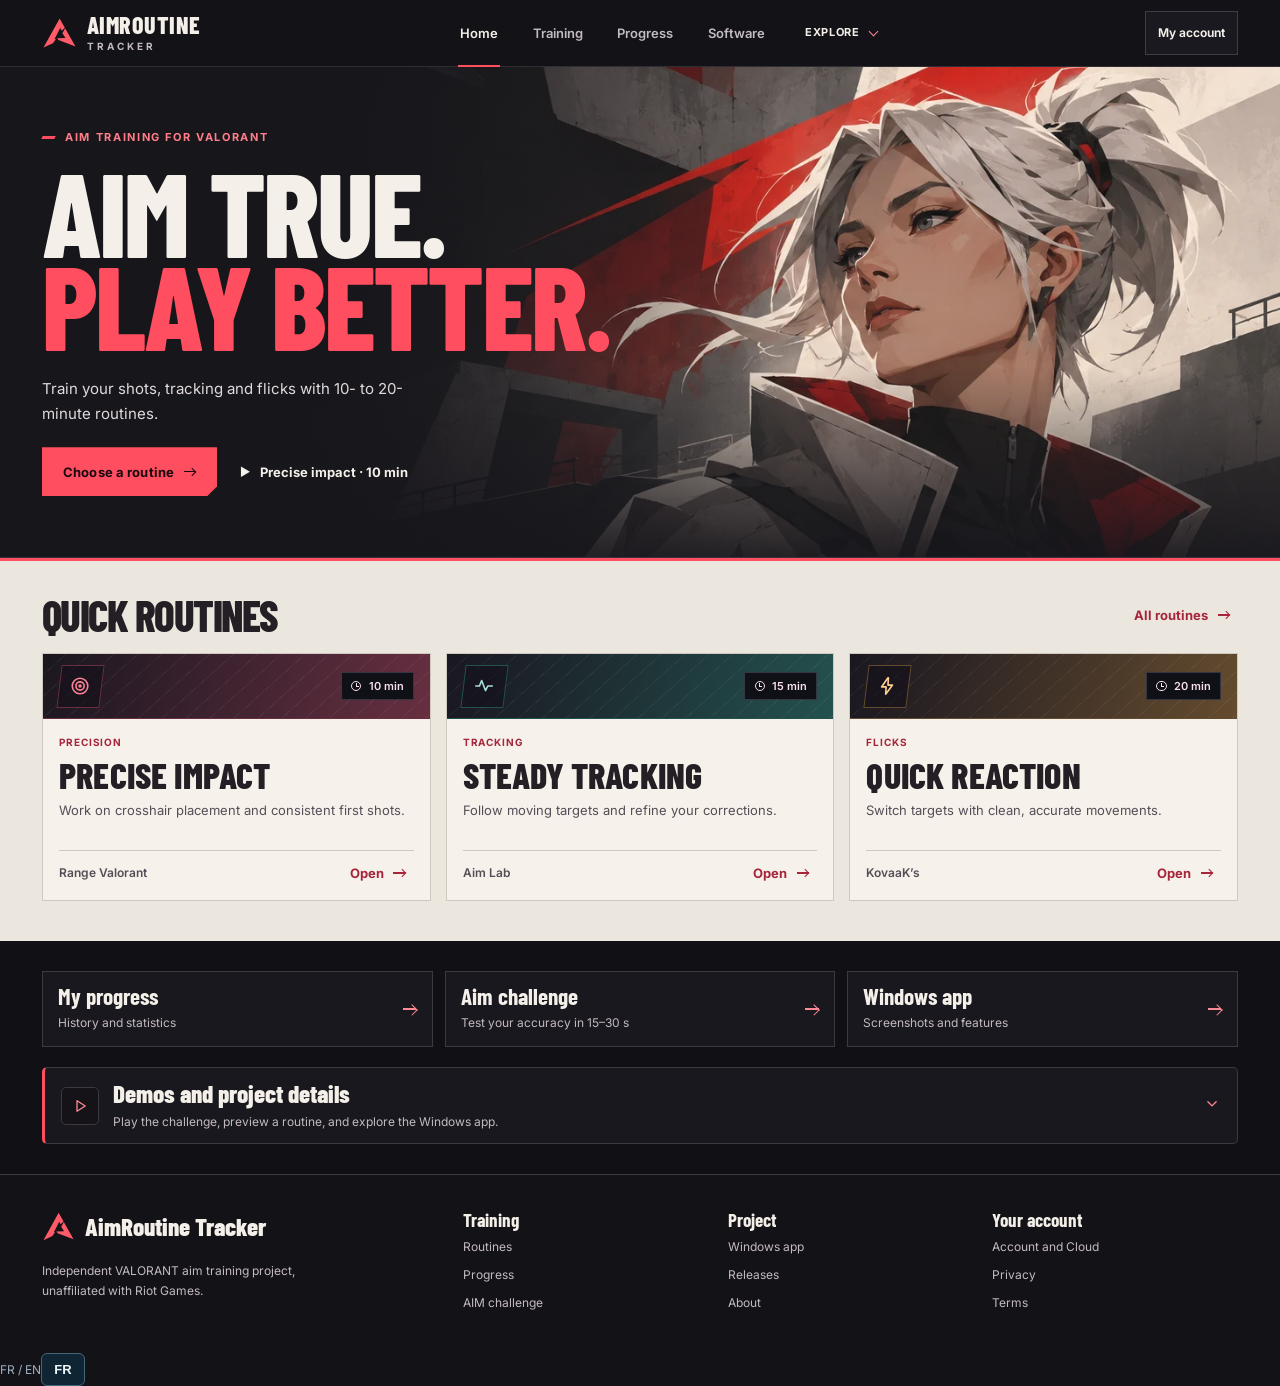
==== commit 79b3f3be: "Harmoniser les états de survol et de focus du menu Explorer" ====
--- a/index.html
+++ b/index.html
@@ -60,8 +60,8 @@
 <link rel="stylesheet" href="site-interface-v19.css?v=1">
 <link rel="stylesheet" href="site-reference-v20.css?v=1">
 <link rel="stylesheet" href="site-valorant-ui.css?v=2">
-<link rel="stylesheet" href="site-valorant-theme.css?v=2">
-<link rel="stylesheet" href="site-home-v21.css?v=2">
+<link rel="stylesheet" href="site-valorant-theme.css?v=3">
+<link rel="stylesheet" href="site-home-v21.css?v=3">
 <link rel="stylesheet" href="site-v22.css?v=5">
 </head>
 <body class="v5-landing site31 site31-home site-valorant">
--- a/site-valorant-theme.css
+++ b/site-valorant-theme.css
@@ -123,11 +123,19 @@
   cursor: pointer;
 }
 body.site31.site-valorant .site31-links > .ar5-nav-explore { display: block !important; }
-body.site31.site-valorant .ar5-nav-explore > summary { border-color: transparent !important; background: transparent !important; }
-body.site31.site-valorant .site31-header .ar5-nav-explore[open] > summary {
+body.site31.site-valorant .site31-header .site31-links > .ar5-nav-explore > summary {
+  border-color: transparent !important;
+  border-radius: 6px !important;
+  background: transparent !important;
+  color: var(--valorant-text) !important;
+}
+body.site31.site-valorant .site31-header .site31-links > .ar5-nav-explore[open] > summary {
   border-color: var(--valorant-line) !important;
   background: var(--valorant-raised) !important;
-  border-radius: 6px !important;
+}
+body.site31.site-valorant .site31-header .site31-links > .ar5-nav-explore > summary:is(:hover, :focus-visible) {
+  border-color: var(--valorant-accent-soft) !important;
+  background: var(--valorant-raised) !important;
 }
 body.site31.site-valorant .site31-header .ar5-nav-explore > summary::after {
   content: "";
@@ -142,8 +150,7 @@
   margin-top: 3px;
   transform: rotate(225deg);
 }
-body.site31.site-valorant .site31-controls :is(.site31-lang,.valorant-account,.site31-mobile-nav > summary):hover,
-body.site31.site-valorant .ar5-nav-explore > summary:hover { border-color: var(--valorant-accent-soft) !important; background: #2c242d !important; }
+body.site31.site-valorant .site31-controls :is(.site31-lang,.valorant-account,.site31-mobile-nav > summary):hover { border-color: var(--valorant-accent-soft) !important; background: #2c242d !important; }
 body.site31.site-valorant .site31-controls .valorant-account[aria-current="page"] { border-color: var(--valorant-accent) !important; }
 body.site31.site-valorant .site31-header :is(.ar5-nav-dropdown,.site31-mobile-links) {
   gap: 2px;
--- a/site-home-v21.css
+++ b/site-home-v21.css
@@ -286,15 +286,48 @@
 .home-project-links a:hover { border-color: var(--valorant-accent-soft); }
 .home-project-links .ar-ui-icon { color: var(--valorant-accent-soft); }
 .home-project-links .ar-ui-icon:last-child { margin-inline-start: auto; }
-#home-details #app-gallery { padding: clamp(14px, 2.4vw, 26px); border: 1px solid var(--valorant-line); background: var(--valorant-panel); }
+#home-details #app-gallery {
+  --gallery-inset: #151318;
+  --gallery-selected: #38242c;
+  padding: clamp(14px, 2.4vw, 26px);
+  border: 1px solid var(--valorant-line);
+  background: var(--valorant-panel);
+}
 #home-details #app-gallery .v16-section-heading { gap: 10px; margin-bottom: 15px; }
-#home-details #app-gallery :is(.v16-gallery-shell, .v16-gallery-stage, .v16-gallery-panel, .v16-gallery-tab) {
-  border-color: var(--valorant-line) !important;
-  background: #151318 !important;
-}
-#home-details #app-gallery .v16-gallery-tab[aria-selected="true"] { background: #38242c !important; }
+#home-details #app-gallery :is(
+  .v16-gallery-shell, .v16-gallery-tabs, .v16-gallery-stage, .v16-gallery-panel,
+  .v16-gallery-tab, .v16-gallery-foot, .v33-gallery-captions, .v16-lightbox
+) {
+  border-color: var(--valorant-line) !important;
+  background: var(--gallery-inset) !important;
+}
+#home-details #app-gallery :is(.v16-real-shot, .v16-lightbox img) {
+  background-color: var(--valorant-bg);
+}
+#home-details #app-gallery .v16-gallery-tabs { scrollbar-color: var(--valorant-line) var(--gallery-inset); }
+#home-details #app-gallery :is(.v16-gallery-tab, .v16-expand) { color: var(--valorant-text); }
+#home-details #app-gallery .v16-gallery-tab:hover { background: var(--valorant-raised) !important; }
+#home-details #app-gallery .v16-gallery-tab[aria-selected="true"] {
+  background: var(--gallery-selected) !important;
+  box-shadow: inset 0 -2px var(--valorant-accent);
+}
+#home-details #app-gallery .v16-gallery-tab[aria-selected="true"]::after { background: var(--valorant-accent); }
+#home-details #app-gallery :is(.v16-gallery-tab, .v16-expand, .v16-close):focus-visible {
+  outline-color: var(--valorant-accent-soft);
+}
+#home-details #app-gallery .v16-gallery-dots span { background: var(--valorant-line); }
+#home-details #app-gallery .v16-gallery-dots .active { background: var(--valorant-accent); }
+#home-details #app-gallery .v16-expand {
+  min-height: 44px;
+  border-color: var(--valorant-line);
+  background: var(--valorant-raised);
+}
+#home-details #app-gallery .v16-expand:hover { border-color: var(--valorant-accent-soft); }
+#home-details #app-gallery .v16-gallery-foot { color: var(--valorant-muted); }
+#home-details #app-gallery .v16-lightbox .v16-close { color: var(--valorant-bg); }
+#home-details #app-gallery .v16-lightbox::backdrop { background: #111115e6; }
 #home-details #app-gallery .v5-kicker { color: var(--valorant-accent-soft); }
-#home-details #app-gallery .v16-section-heading p { color: var(--valorant-muted); }
+#home-details #app-gallery :is(.v16-section-heading p, .v33-gallery-caption) { color: var(--valorant-muted); }
 
 body.site31.site31-home .ar10-scroll-progress__bar { background: var(--valorant-accent); box-shadow: none; }
 body.site31.site31-home .site34-top { color: var(--valorant-text); border-color: var(--valorant-line); background: var(--valorant-panel); }
